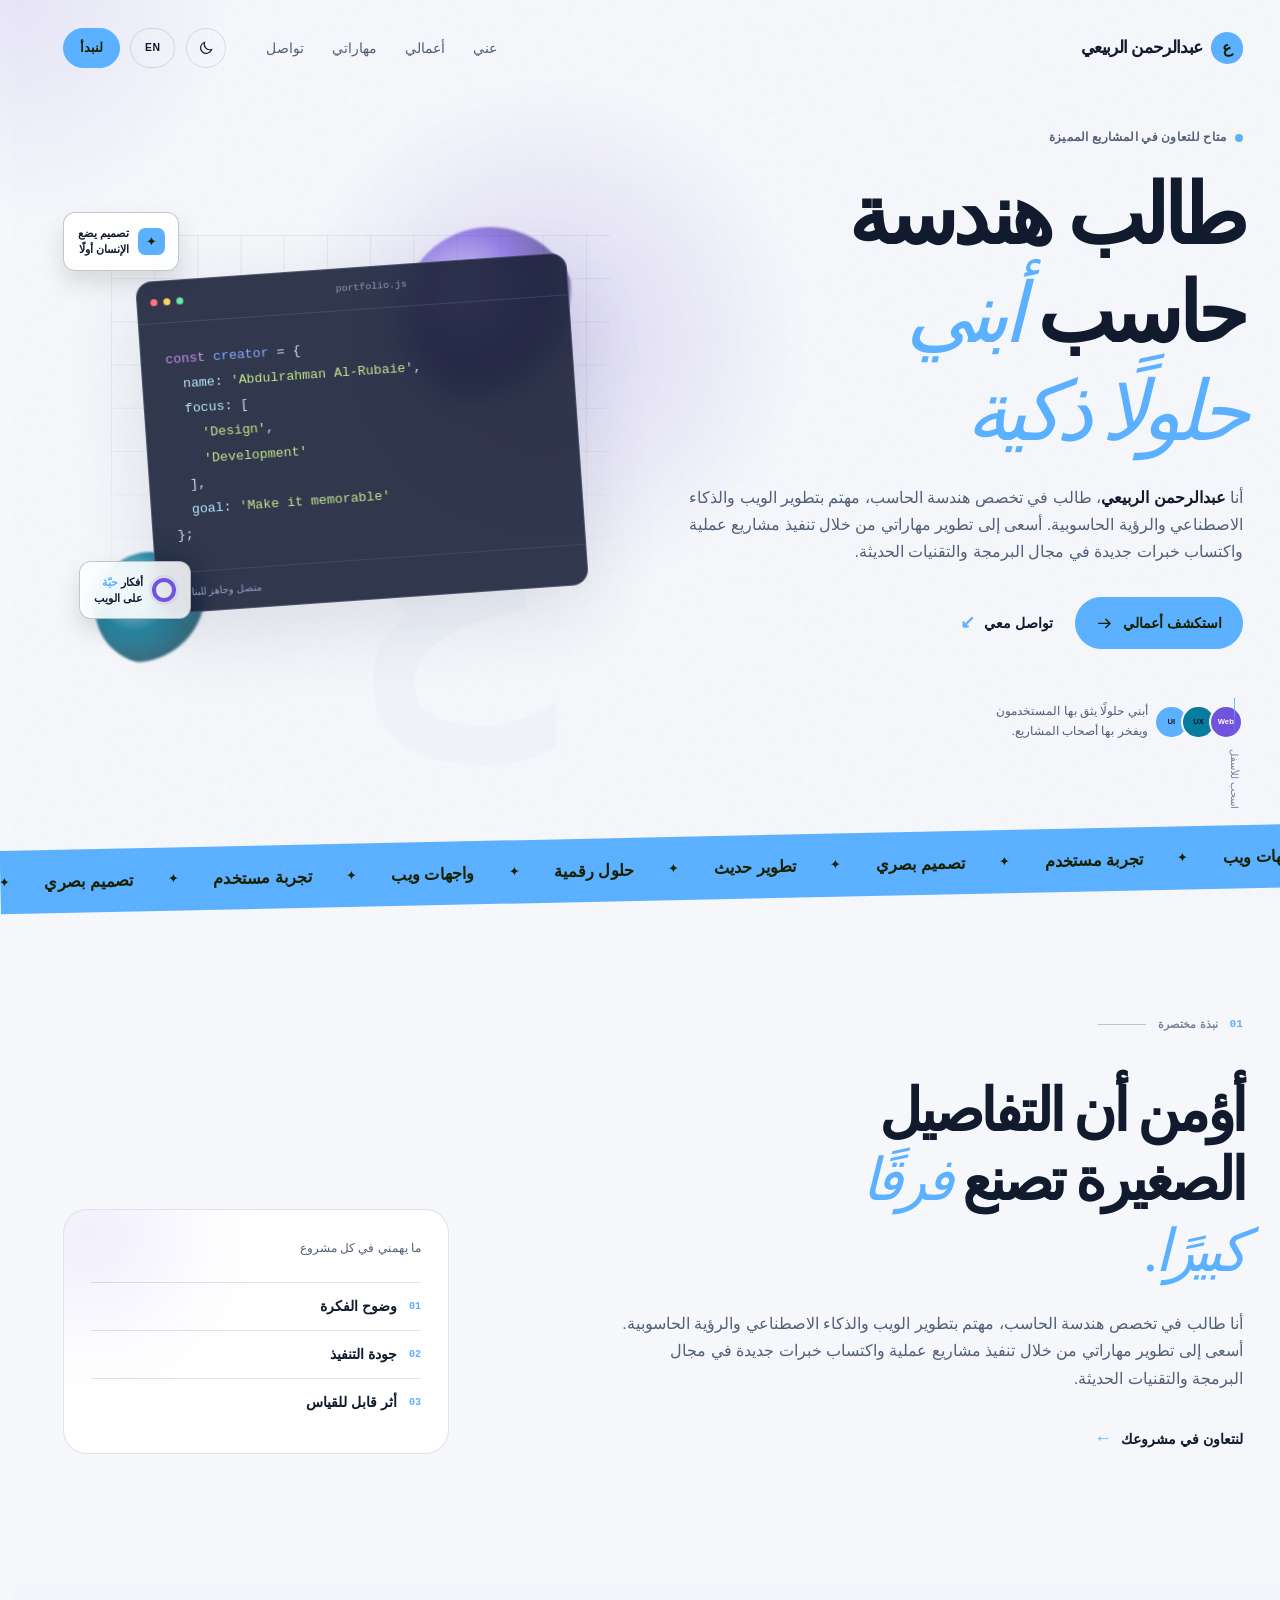
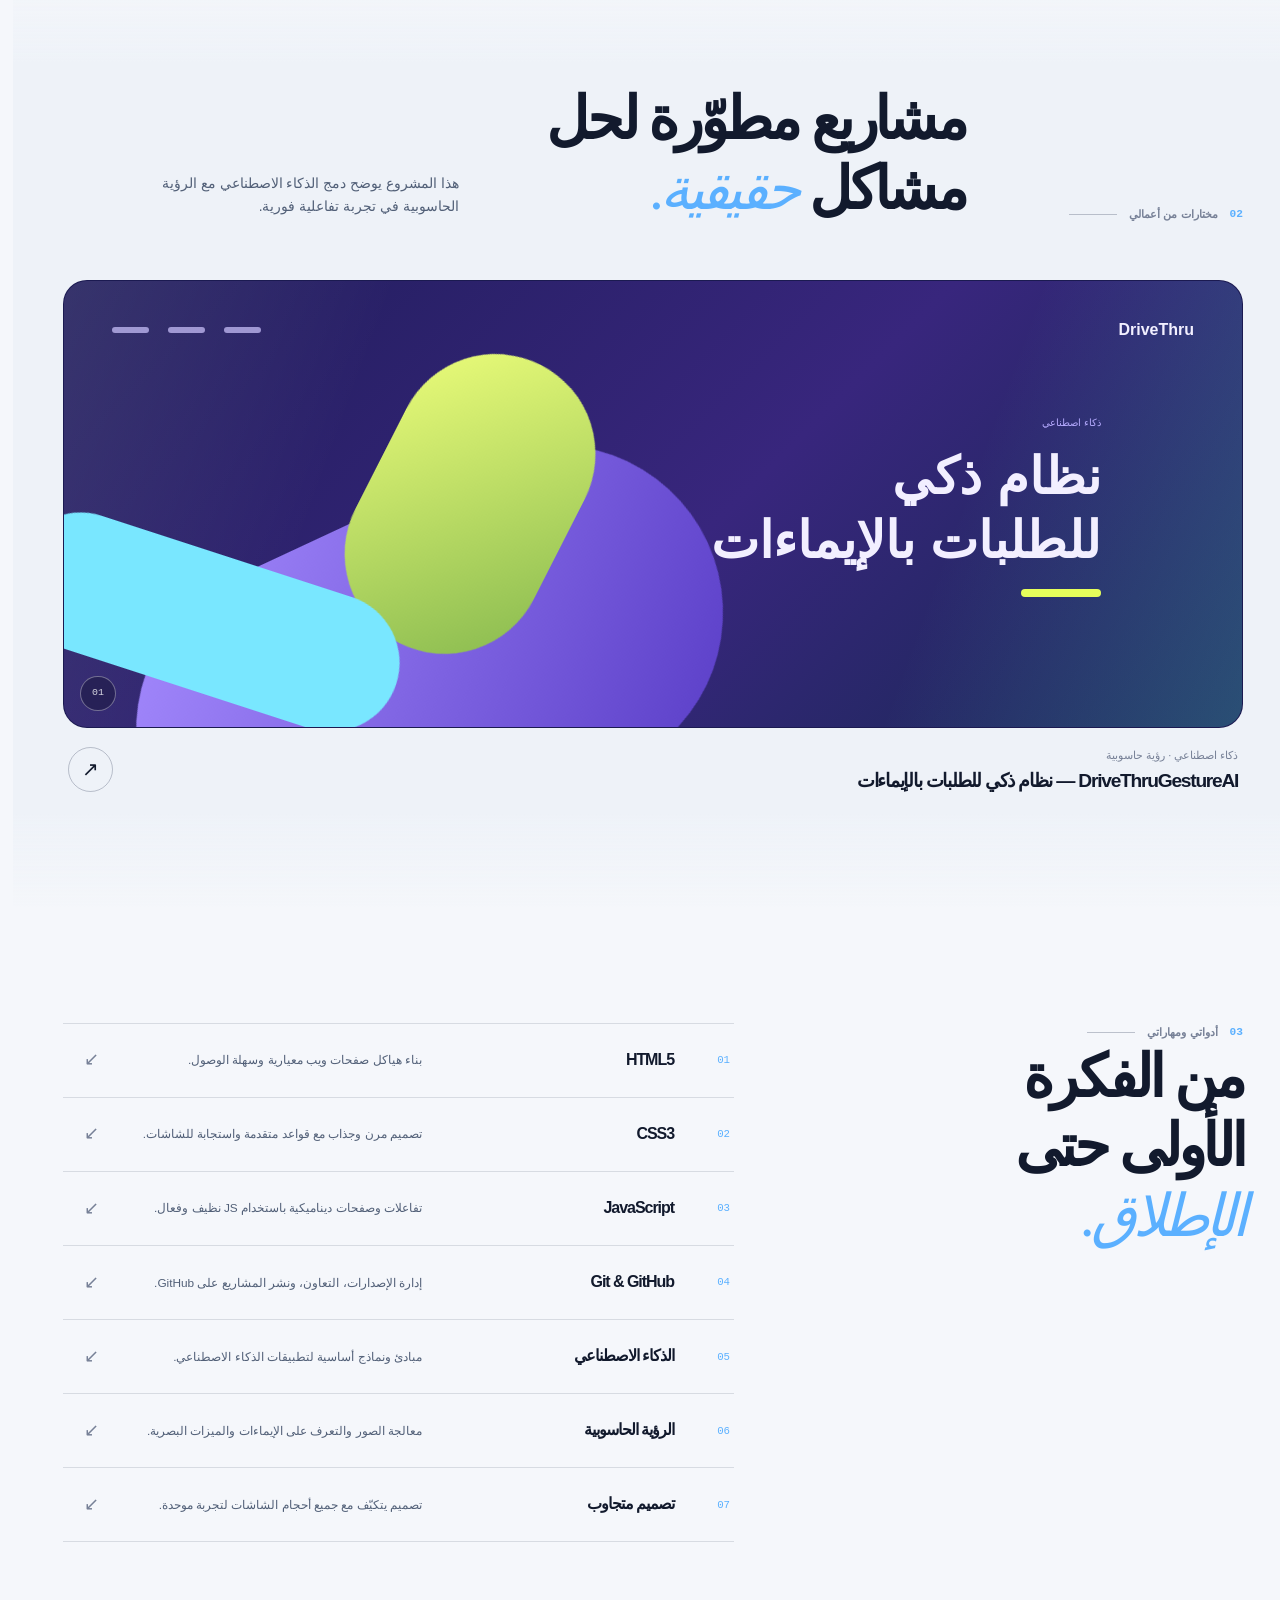
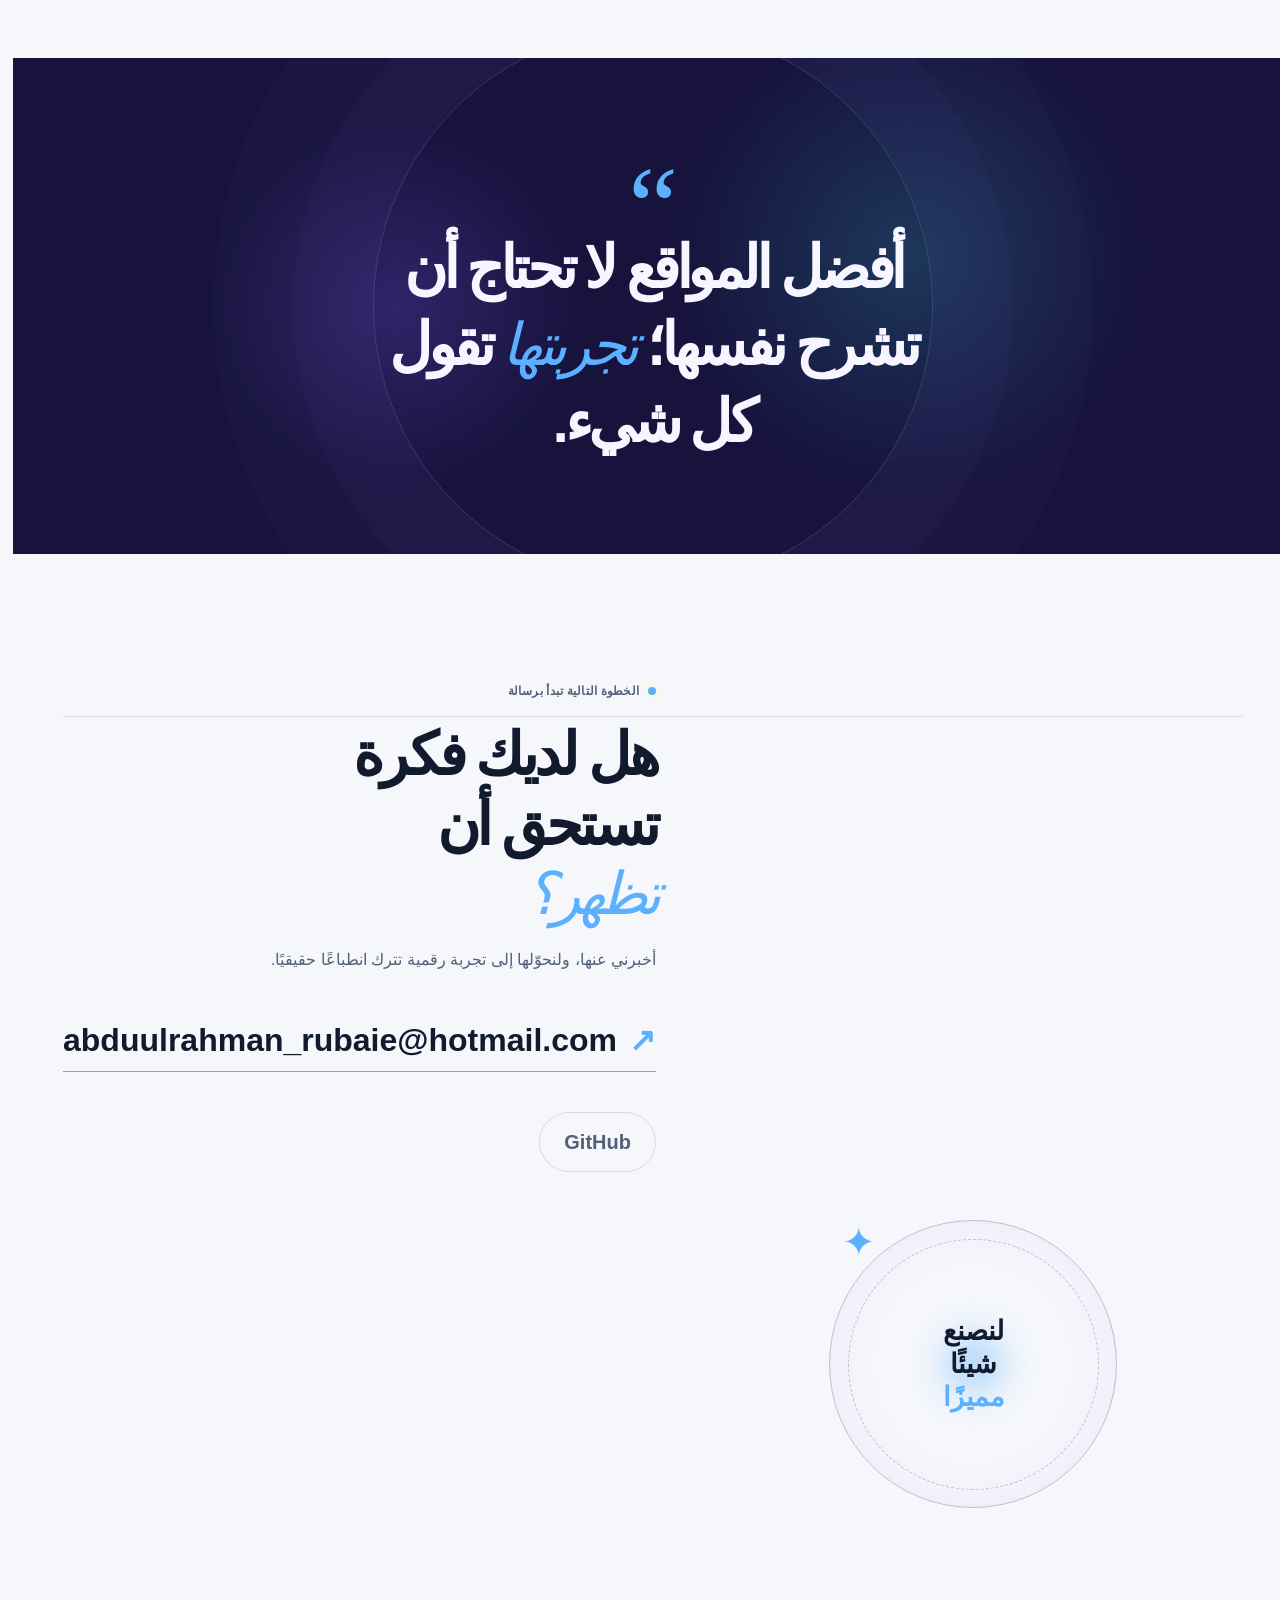
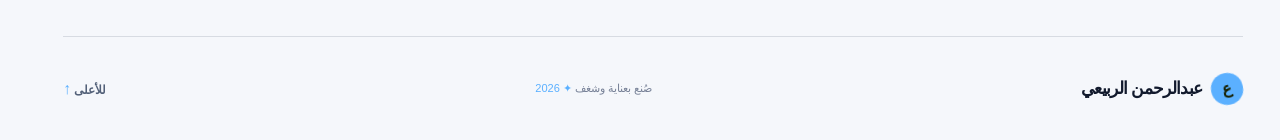
==== projects/portfolio/index.html @ 21cde270 "Reorganize web repository structure" ====
<!doctype html>
<html lang="ar" dir="rtl">
  <head>
    <meta charset="UTF-8" />
    <meta name="viewport" content="width=device-width, initial-scale=1.0" />
    <meta
      name="description"
      content=" عبدالرحمن الربيعي — مطور واجهات ويب يصمم تجارب رقمية واضحة وسريعة."
    />
    <meta name="theme-color" content="#0b1020" />
    <meta property="og:title" content="عبدالرحمن الربيعي  " />
    <meta
      property="og:description"
      content="مطور واجهات ويب يصمم تجارب رقمية واضحة وسريعة."
    />
    <meta property="og:type" content="website" />
    <title>عبدالرحمن الربيعي  </title>
    <link rel="icon" href="assets/favicon.svg" type="image/svg+xml" />
    <link rel="stylesheet" href="css/styles.css" />
    <script src="js/main.js" defer></script>
  </head>

  <body>
    <a class="skip-link" href="#main-content">تخطَّ إلى المحتوى</a>

    <div class="page-noise" aria-hidden="true"></div>
    <div class="cursor-glow" aria-hidden="true"></div>

    <header class="site-header" id="top">
      <nav class="nav shell" aria-label="التنقل الرئيسي">
        <a class="brand" href="#top" aria-label="العودة إلى بداية الصفحة">
          <span class="brand-mark" aria-hidden="true">ع</span>
          <span>عبدالرحمن الربيعي</span> 
        </a>

        <div class="nav-links" id="nav-menu">
          <a href="#about">عني</a>
          <a href="#work">أعمالي</a>
          <a href="#skills">مهاراتي</a>
          <a href="#contact">تواصل</a>
        </div>

        <div class="nav-actions">
          <button class="theme-toggle" type="button" aria-label="تبديل المظهر" title="تبديل المظهر">
            <svg class="sun-icon" viewBox="0 0 24 24" aria-hidden="true">
              <circle cx="12" cy="12" r="3.5"></circle>
              <path d="M12 2v2.1M12 19.9V22M4.93 4.93l1.48 1.48M17.59 17.59l1.48 1.48M2 12h2.1M19.9 12H22M4.93 19.07l1.48-1.48M17.59 6.41l1.48-1.48"></path>
            </svg>
            <svg class="moon-icon" viewBox="0 0 24 24" aria-hidden="true">
              <path d="M20.5 14.2A8.5 8.5 0 0 1 9.8 3.5 8.5 8.5 0 1 0 20.5 14.2Z"></path>
            </svg>
          </button>
          <button class="lang-toggle" type="button" aria-label="تبديل اللغة" title="Switch language">EN</button>
          <a class="button button-small nav-cta" href="#contact">لنبدأ</a>
          <button class="menu-toggle" type="button" aria-expanded="false" aria-controls="nav-menu">
            <span></span><span></span><span></span>
            <span class="sr-only">فتح القائمة</span>
          </button>
        </div>
      </nav>
    </header>

    <main id="main-content">
      <section class="hero shell" aria-labelledby="hero-title">
        <div class="hero-copy" data-reveal>
          <p class="eyebrow"><span class="status-dot"></span> متاح للتعاون في المشاريع المميزة</p>
          <h1 id="hero-title">طالب هندسة حاسب <em>أبني حلولًا ذكية</em></h1>
          <p class="hero-intro">
            أنا <strong>عبدالرحمن الربيعي</strong>، طالب في تخصص هندسة الحاسب، مهتم بتطوير الويب والذكاء الاصطناعي والرؤية الحاسوبية. أسعى لتطوير مهاراتي من خلال مشاريع عملية واكتساب خبرات جديدة.
          </p>
          <div class="hero-actions">
            <a class="button" href="#work">
              استكشف أعمالي
              <svg viewBox="0 0 24 24" aria-hidden="true"><path d="M4 12h15M14 6l6 6-6 6"></path></svg>
            </a>
            <a class="text-link" href="#contact">تواصل معي <span aria-hidden="true">↙</span></a>
          </div>
          <div class="hero-footnote">
            <div class="avatar-stack" aria-hidden="true">
              <span>UI</span><span>UX</span><span>Web</span>
            </div>
            <p>أبني حلولًا يثق بها المستخدمون<br />ويفخر بها أصحاب المشاريع.</p>
          </div>
        </div>

        <div class="hero-art" data-reveal data-delay="150">
          <div class="orb orb-one"></div>
          <div class="orb orb-two"></div>
          <div class="art-grid" aria-hidden="true"></div>
          <div class="code-window">
            <div class="window-bar"><span></span><span></span><span></span><p>portfolio.js</p></div>
            <pre aria-hidden="true"><code><span class="code-key">const</span> <span class="code-variable">creator</span> = {
  <span class="code-property">name</span>: <span class="code-string">'Abdulrahman Al-Rubaie'</span>,
  <span class="code-property">focus</span>: [
    <span class="code-string">'Design'</span>,
    <span class="code-string">'Development'</span>
  ],
  <span class="code-property">goal</span>: <span class="code-string">'Make it memorable'</span>
};</code></pre>
            <div class="code-footer"><span>●</span> متصل وجاهز للبناء</div>
          </div>
          <div class="floating-card card-top"><span class="card-icon">✦</span><p>تصميم يضع<br />الإنسان أولًا</p></div>
          <div class="floating-card card-bottom"><span class="pulse-ring"></span><p>أفكار <strong>حيّة</strong><br />على الويب</p></div>
          <div class="hero-monogram" aria-hidden="true">ع</div>
        </div>

        <a class="scroll-cue" href="#about" aria-label="انتقل إلى قسم عني">
          <span>اسحب للأسفل</span><i></i>
        </a>
      </section>

      <section class="marquee" aria-label="مجالات العمل">
        <div class="marquee-track">
          <span>واجهات ويب</span><i>✦</i><span>تجربة مستخدم</span><i>✦</i><span>تصميم بصري</span><i>✦</i><span>تطوير حديث</span><i>✦</i><span>حلول رقمية</span><i>✦</i>
          <span aria-hidden="true">واجهات ويب</span><i aria-hidden="true">✦</i><span aria-hidden="true">تجربة مستخدم</span><i aria-hidden="true">✦</i><span aria-hidden="true">تصميم بصري</span><i aria-hidden="true">✦</i><span aria-hidden="true">تطوير حديث</span><i aria-hidden="true">✦</i><span aria-hidden="true">حلول رقمية</span><i aria-hidden="true">✦</i>
        </div>
      </section>

      <section class="section about shell" id="about" aria-labelledby="about-title">
        <div class="section-label" data-reveal><span>01</span><p>نبذة مختصرة</p></div>
        <div class="about-layout">
          <div class="about-copy" data-reveal>
            <h2 id="about-title">نبذة عني</h2>
            <p>
              أنا طالب في تخصص هندسة الحاسب، مهتم بتطوير الويب والذكاء الاصطناعي والرؤية الحاسوبية. أسعى إلى تطوير مهاراتي من خلال تنفيذ مشاريع عملية واكتساب خبرات جديدة في مجال البرمجة والتقنيات الحديثة.
            </p>
            <p>
              I am a Computer Engineering student interested in Web Development, Artificial Intelligence, and Computer Vision. I enjoy building practical projects and continuously improving my programming skills.
            </p>
            <a class="inline-link" href="#contact">لنتعاون في مشروعك <span aria-hidden="true">←</span></a>
          </div>
          <aside class="fact-card" data-reveal data-delay="120" aria-label="قيم العمل">
            <p class="fact-card-title">ما يهمني في كل مشروع</p>
            <ul>
              <li><span>01</span> وضوح الفكرة</li>
              <li><span>02</span> جودة التنفيذ</li>
              <li><span>03</span> أثر قابل للقياس</li>
            </ul>
            
          </aside>
        </div>
      </section>

      <section class="section work" id="work" aria-labelledby="work-title">
        <div class="shell">
          <div class="section-heading" data-reveal>
              <div class="section-label"><span>02</span><p>مختارات من أعمالي</p></div>
              <h2 id="work-title">مشاريع مطوّرة لحل مشاكل <em>حقيقية.</em></h2>
              <p>هذا المشروع يوضح دمج الذكاء الاصطناعي مع الرؤية الحاسوبية في تجربة تفاعلية فورية.</p>
          </div>

          <div class="project-grid">
            <article class="project project-featured" data-reveal>
                <div class="project-preview preview-aurora" aria-hidden="true">
                  <div class="aurora-ui">
                    <div class="aurora-nav"><b>DriveThru</b><span></span><span></span><span></span></div>
                    <div class="aurora-copy"><small id="aurora-label">ذكاء اصطناعي</small><b id="aurora-title">نظام ذكي<br />للطلبات بالإيماءات</b><i></i></div>
                    <div class="aurora-shape one"></div><div class="aurora-shape two"></div><div class="aurora-shape three"></div>
                  </div>
                  <span class="project-number">01</span>
                </div>
                <div class="project-info">
                  <div><p class="project-type">ذكاء اصطناعي · رؤية حاسوبية</p><h3>DriveThruGestureAI — نظام ذكي للطلبات بالإيماءات</h3></div>
                  <a class="round-button" href="https://github.com/DevRah0/Ai-and-Robotics/tree/main/DriveThruGestureAI" target="_blank" rel="noopener noreferrer" aria-label="فتح مشروع DriveThruGestureAI على GitHub"><span>↗</span></a>
                </div>
            </article>

            <!-- Only DriveThruGestureAI is shown as the real project -->
          </div>
        </div>
      </section>

      <section class="section skills shell" id="skills" aria-labelledby="skills-title">
        <div class="skills-intro" data-reveal>
          <div class="section-label"><span>03</span><p>أدواتي ومهاراتي</p></div>
          <h2 id="skills-title">من الفكرة الأولى حتى <em>الإطلاق.</em></h2>
          <p>أختار الأدوات التي تجعل النتيجة أوضح، أسرع، وأسهل في التطوير مستقبلًا.</p>
        </div>
        <div class="skill-list" data-reveal data-delay="100">
          <article><span class="skill-index">01</span><h3>HTML5</h3><p>بناء هياكل صفحات ويب معيارية وسهلة الوصول.</p><span class="skill-arrow">↙</span></article>
          <article><span class="skill-index">02</span><h3>CSS3</h3><p>تصميم مرن وجذاب مع قواعد متقدمة واستجابة للشاشات.</p><span class="skill-arrow">↙</span></article>
          <article><span class="skill-index">03</span><h3>JavaScript</h3><p>تفاعلات وصفحات ديناميكية باستخدام JS نظيف وفعال.</p><span class="skill-arrow">↙</span></article>
          <article><span class="skill-index">04</span><h3>Git & GitHub</h3><p>إدارة الإصدارات، التعاون، ونشر المشاريع على GitHub.</p><span class="skill-arrow">↙</span></article>
          <article><span class="skill-index">05</span><h3>الذكاء الاصطناعي</h3><p>مبادئ ونماذج أساسية لتطبيقات الذكاء الاصطناعي.</p><span class="skill-arrow">↙</span></article>
          <article><span class="skill-index">06</span><h3>الرؤية الحاسوبية</h3><p>معالجة الصور والتعرف على الإيماءات والميزات البصرية.</p><span class="skill-arrow">↙</span></article>
          <article><span class="skill-index">07</span><h3>تصميم متجاوب</h3><p>تصميم يتكيّف مع جميع أحجام الشاشات لتجربة موحدة.</p><span class="skill-arrow">↙</span></article>
        </div>
      </section>

      <section class="quote-section">
        <div class="quote-orb" aria-hidden="true"></div>
        <blockquote class="shell" data-reveal>
          <span class="quote-mark">“</span>
          <p>أفضل المواقع لا تحتاج أن تشرح نفسها؛ <em>تجربتها</em> تقول كل شيء.</p>
        </blockquote>
      </section>

      <section class="contact shell" id="contact" aria-labelledby="contact-title">
        <div class="contact-glow" aria-hidden="true"></div>
        <div class="contact-content" data-reveal>
          <p class="eyebrow"><span class="status-dot"></span> الخطوة التالية تبدأ برسالة</p>
          <h2 id="contact-title">هل لديك فكرة تستحق أن <em>تظهر؟</em></h2>
          <p>أخبرني عنها، ولنحوّلها إلى تجربة رقمية تترك انطباعًا حقيقيًا.</p>
          <a class="email-link" href="mailto:abduulrahman_rubaie@hotmail.com">abduulrahman_rubaie@hotmail.com <span>↗</span></a>
          <div class="social-links" aria-label="روابط التواصل الاجتماعي">
            <a href="https://github.com/DevRah0" target="_blank" rel="noopener noreferrer">GitHub</a>
          </div>
        </div>
        <div class="contact-art" data-reveal data-delay="150" aria-hidden="true">
          <div class="contact-circle"><span>لنصنع<br />شيئًا<br /><i>مميزًا</i></span></div>
          <span class="contact-star">✦</span>
        </div>
      </section>
    </main>

    <footer class="site-footer shell">
    <a class="brand" href="#top" aria-label="العودة إلى بداية الصفحة"><span class="brand-mark" aria-hidden="true">ع</span><span>عبدالرحمن الربيعي<span class="brand-dot">.</span></span></a>
      <p>صُنع بعناية وشغف <span aria-hidden="true">✦</span> <span id="year"></span></p>
      <a class="footer-top" href="#top">للأعلى <span aria-hidden="true">↑</span></a>
    </footer>

    <button class="back-to-top" type="button" aria-label="العودة إلى أعلى الصفحة"><span>↑</span></button>

    <dialog class="project-dialog" aria-labelledby="dialog-title">
      <button class="dialog-close" type="button" aria-label="إغلاق نافذة المشروع">×</button>
      <p class="eyebrow">نموذج مشروع</p>
      <h2 id="dialog-title">مشروع</h2>
      <p>
        هذه بطاقة عرض تجريبية. استبدلها لاحقًا برابط المشروع وصوره ووصف مختصر للدور الذي قمت به والنتائج التي حققها المشروع.
      </p>
      <button class="button dialog-close-text" type="button">حسنًا</button>
    </dialog>
  </body>
</html>
---- projects/portfolio/css/styles.css ----
/*
  Portfolio — static, responsive, GitHub Pages friendly.
  Edit colors and spacing through the variables below.
*/
:root {
  --ink: #edf0f8;
  --muted: #9ba5ba;
  --faint: #68728a;
  --bg: #0b1020;
  --surface: #131a2d;
  --surface-soft: #171f34;
  --line: rgba(215, 225, 255, 0.14);
  --line-bright: rgba(215, 225, 255, 0.24);
  --accent: #5bb0ff;
  --accent-dark: #202800;
  --purple: #a68cff;
  --cyan: #78e7ff;
  --shadow: 0 24px 80px rgba(0, 0, 0, 0.28);
  --radius: 1.5rem;
  --shell: min(1180px, calc(100% - 3rem));
}

:root[data-theme="light"] {
  --ink: #121a2d;
  --muted: #526078;
  --faint: #778197;
  --bg: #f5f7fb;
  --surface: #ffffff;
  --surface-soft: #eef2f8;
  --line: rgba(22, 35, 65, 0.13);
  --line-bright: rgba(22, 35, 65, 0.25);
  --accent: #5bb0ff;
  --accent-dark: #172000;
  --purple: #7154dd;
  --cyan: #087c9e;
  --shadow: 0 24px 75px rgba(32, 47, 83, 0.12);
}

* { box-sizing: border-box; }
html { scroll-behavior: smooth; }
body {
  margin: 0;
  overflow-x: hidden;
  color: var(--ink);
  background: var(--bg);
  font-family: Tahoma, "Segoe UI", Arial, sans-serif;
  line-height: 1.7;
  text-rendering: optimizeLegibility;
}
body.menu-open { overflow: hidden; }
button, a { -webkit-tap-highlight-color: transparent; }
a { color: inherit; text-decoration: none; }
button { color: inherit; font: inherit; }
button, a { outline-offset: 4px; }
button:focus-visible, a:focus-visible { outline: 2px solid var(--accent); }
::selection { color: var(--accent-dark); background: var(--accent); }

.shell { width: var(--shell); margin-inline: auto; }
.sr-only { position: absolute; width: 1px; height: 1px; overflow: hidden; clip: rect(0, 0, 0, 0); white-space: nowrap; }
.skip-link { position: fixed; z-index: 100; top: 1rem; right: 1rem; transform: translateY(-200%); padding: .65rem 1rem; color: var(--accent-dark); background: var(--accent); border-radius: .5rem; transition: transform .2s; }
.skip-link:focus { transform: translateY(0); }
.page-noise { position: fixed; inset: 0; z-index: -1; opacity: .035; pointer-events: none; background-image: url("data:image/svg+xml,%3Csvg viewBox='0 0 160 160' xmlns='http://www.w3.org/2000/svg'%3E%3Cfilter id='n'%3E%3CfeTurbulence type='fractalNoise' baseFrequency='.9' numOctaves='4' stitchTiles='stitch'/%3E%3C/filter%3E%3Crect width='100%25' height='100%25' filter='url(%23n)' opacity='.8'/%3E%3C/svg%3E"); }
.cursor-glow { position: fixed; z-index: -1; top: 0; left: 0; width: 28rem; height: 28rem; border-radius: 50%; pointer-events: none; opacity: .11; background: radial-gradient(circle, var(--purple) 0%, transparent 68%); transform: translate(-50%, -50%); transition: opacity .3s; }

.site-header { position: absolute; z-index: 20; top: 0; right: 0; left: 0; }
.nav { height: 6rem; display: flex; align-items: center; justify-content: space-between; gap: 1rem; }
.brand { display: inline-flex; align-items: center; gap: .55rem; font-size: 1.08rem; font-weight: 800; letter-spacing: -.04em; }
.brand-mark { display: grid; width: 2rem; height: 2rem; place-items: center; color: var(--accent-dark); background: var(--accent); border-radius: 50% 50% 48% 52%; font-size: 1rem; font-weight: 900; transform: rotate(-12deg); }
.brand-dot { color: var(--accent); }
.nav-links { display: flex; align-items: center; gap: 1.75rem; margin-right: auto; margin-left: 1.5rem; }
.nav-links a { position: relative; color: var(--muted); font-size: .9rem; transition: color .25s; }
.nav-links a::after { position: absolute; right: 0; bottom: -.45rem; left: 0; height: 1px; background: var(--accent); content: ""; transform: scaleX(0); transform-origin: right; transition: transform .25s; }
.nav-links a:hover, .nav-links a.active { color: var(--ink); }
.nav-links a:hover::after, .nav-links a.active::after { transform: scaleX(1); }
.nav-actions { display: flex; align-items: center; gap: .65rem; }
.theme-toggle, .lang-toggle, .menu-toggle { display: grid; width: 2.5rem; height: 2.5rem; padding: 0; place-items: center; cursor: pointer; color: var(--ink); background: transparent; border: 1px solid var(--line); border-radius: 50%; transition: color .25s, background .25s, border-color .25s; }
.theme-toggle:hover { color: var(--accent-dark); background: var(--accent); border-color: var(--accent); }
.theme-toggle svg { width: 1rem; height: 1rem; fill: none; stroke: currentColor; stroke-width: 1.7; stroke-linecap: round; }
.lang-toggle { min-width: 2.8rem; width: auto; padding: 0 .55rem; border-radius: 999px; font-size: .65rem; font-weight: 900; letter-spacing: .06em; }
.lang-toggle:hover { color: var(--accent-dark); background: var(--accent); border-color: var(--accent); }
.moon-icon { display: none; }
:root[data-theme="light"] .sun-icon { display: none; }
:root[data-theme="light"] .moon-icon { display: block; }
.menu-toggle { display: none; border-radius: .55rem; }
.menu-toggle span:not(.sr-only) { display: block; width: 1.15rem; height: 1.5px; margin: 2px; background: currentColor; transition: transform .25s, opacity .25s; }
.button { display: inline-flex; min-height: 3.25rem; align-items: center; justify-content: center; gap: .65rem; padding: .8rem 1.25rem; cursor: pointer; color: var(--accent-dark); background: var(--accent); border: 1px solid var(--accent); border-radius: 999px; font-size: .9rem; font-weight: 800; transition: transform .25s, box-shadow .25s, background .25s; }
.button:hover { box-shadow: 0 10px 30px rgba(230, 255, 91, .19); transform: translateY(-3px); }
.button svg { width: 1.05rem; fill: none; stroke: currentColor; stroke-width: 2; stroke-linecap: round; stroke-linejoin: round; }
.button-small { min-height: 2.5rem; padding: .5rem 1rem; font-size: .8rem; }

.hero { position: relative; display: grid; min-height: clamp(36rem, 92svh, 53rem); grid-template-columns: 1.02fr .98fr; align-items: center; gap: clamp(1.75rem, 5vw, 4rem); padding-top: clamp(6.5rem, 10vw, 8.5rem); padding-bottom: clamp(3.5rem, 8vw, 6rem); }
.hero::before { position: absolute; top: 4.2rem; left: 18%; z-index: -1; width: 34rem; height: 34rem; border-radius: 50%; background: radial-gradient(circle, rgba(115, 86, 214, .2), transparent 66%); content: ""; filter: blur(10px); }
.eyebrow { display: flex; align-items: center; gap: .55rem; margin: 0 0 1.2rem; color: var(--muted); font-size: .72rem; font-weight: 700; letter-spacing: .02em; }
.status-dot { display: inline-block; width: .5rem; height: .5rem; border-radius: 50%; background: var(--accent); box-shadow: 0 0 0 .22rem rgba(230, 255, 91, .12); }
h1, h2, h3, p { margin-top: 0; }
h1, h2, h3 { line-height: 1.18; letter-spacing: -.065em; }
h1 { max-width: 9ch; margin-bottom: 1.4rem; font-size: clamp(3rem, 6.5vw, 6.1rem); font-weight: 800; }
h1 em, h2 em, blockquote em { color: var(--accent); font-family: Georgia, "Times New Roman", serif; font-weight: 400; letter-spacing: -.08em; }
.hero-intro { max-width: 35rem; margin-bottom: 2rem; color: var(--muted); font-size: 1rem; }
.hero-intro strong { color: var(--ink); }
.hero-actions { display: flex; flex-wrap: wrap; align-items: center; gap: 1.35rem; }
.text-link, .inline-link { display: inline-flex; align-items: center; gap: .55rem; color: var(--ink); font-size: .9rem; font-weight: 700; }
.text-link span, .inline-link span { color: var(--accent); font-size: 1.1rem; transition: transform .25s; }
.text-link:hover span, .inline-link:hover span { transform: translate(-.25rem, .25rem); }
.hero-footnote { display: flex; align-items: center; gap: .85rem; margin-top: 3.3rem; color: var(--muted); font-size: .75rem; line-height: 1.65; }
.hero-footnote p { margin: 0; }
.avatar-stack { display: flex; direction: ltr; }
.avatar-stack span { display: grid; width: 2.15rem; height: 2.15rem; margin-left: -.45rem; place-items: center; border: 2px solid var(--bg); border-radius: 50%; color: #15172a; background: var(--accent); font-size: .48rem; font-weight: 900; }
.avatar-stack span:nth-child(2) { background: var(--cyan); }
.avatar-stack span:nth-child(3) { color: white; background: var(--purple); }

.hero-art { position: relative; min-height: clamp(22rem, 46vw, 31rem); }
.art-grid { position: absolute; inset: 3rem 0 0 3rem; background-image: linear-gradient(var(--line) 1px, transparent 1px), linear-gradient(90deg, var(--line) 1px, transparent 1px); background-size: 2.7rem 2.7rem; -webkit-mask-image: linear-gradient(to bottom, black 30%, transparent 90%); mask-image: linear-gradient(to bottom, black 30%, transparent 90%); opacity: .5; }
.orb { position: absolute; border-radius: 50%; filter: blur(1px); }
.orb-one { top: 2.5rem; right: 2rem; width: 11rem; height: 11rem; opacity: .7; background: radial-gradient(circle at 35% 35%, #d5c7ff, var(--purple) 36%, #433275 65%, transparent 67%); }
.orb-two { bottom: 1.2rem; left: 2rem; width: 7rem; height: 7rem; opacity: .85; background: radial-gradient(circle at 35% 35%, #cefbff, var(--cyan) 38%, #16566a 68%, transparent 70%); }
.code-window { position: absolute; z-index: 2; top: 5rem; right: 2rem; width: min(100%, 27rem); overflow: hidden; direction: ltr; color: #cbd7f5; background: rgba(18, 25, 45, .84); border: 1px solid rgba(205, 216, 255, .2); border-radius: 1rem; box-shadow: var(--shadow); backdrop-filter: blur(15px); transform: rotate(-4deg); }
:root[data-theme="light"] .code-window { color: #d6def7; background: rgba(25, 32, 56, .89); }
.window-bar { display: flex; align-items: center; gap: .35rem; height: 2.6rem; padding: 0 .8rem; border-bottom: 1px solid rgba(205, 216, 255, .13); }
.window-bar span { width: .46rem; height: .46rem; border-radius: 50%; background: #ff757b; }
.window-bar span:nth-child(2) { background: #ffd166; }.window-bar span:nth-child(3) { background: #6ce6a4; }
.window-bar p { margin: 0 auto; color: #8f9abc; font-family: ui-monospace, SFMono-Regular, Consolas, monospace; font-size: .62rem; }
.code-window pre { margin: 0; padding: 1.5rem; overflow: hidden; text-align: left; font-family: ui-monospace, SFMono-Regular, Consolas, monospace; font-size: clamp(.68rem, 1.4vw, .83rem); line-height: 1.9; }
.code-key { color: #c792ea; }.code-variable { color: #82aaff; }.code-property { color: #b6e9ff; }.code-string { color: #c3e88d; }
.code-footer { display: flex; align-items: center; gap: .4rem; padding: .65rem 1rem; color: #91a0c8; border-top: 1px solid rgba(205, 216, 255, .1); font-size: .64rem; }.code-footer span { color: #78e7a7; }
.hero-monogram { position: absolute; z-index: 1; bottom: 0; right: 4rem; color: var(--surface-soft); font-family: Georgia, serif; font-size: 20rem; font-weight: bold; line-height: .65; opacity: .8; }
.floating-card { position: absolute; z-index: 3; display: flex; align-items: center; gap: .6rem; padding: .75rem .85rem; color: var(--ink); background: color-mix(in srgb, var(--surface) 86%, transparent); border: 1px solid var(--line-bright); border-radius: .75rem; box-shadow: 0 12px 25px rgba(0, 0, 0, .12); backdrop-filter: blur(12px); }
.floating-card p { margin: 0; font-size: .67rem; font-weight: 700; line-height: 1.5; }.card-top { top: 1.6rem; left: 0; }.card-bottom { bottom: 4rem; left: 1rem; }.card-icon { display: grid; width: 1.65rem; height: 1.65rem; place-items: center; color: var(--accent-dark); background: var(--accent); border-radius: .45rem; font-size: .8rem; }.pulse-ring { width: 1.5rem; height: 1.5rem; border: 4px solid var(--purple); border-radius: 50%; box-shadow: 0 0 0 3px rgba(166, 140, 255, .18); }.floating-card strong { color: var(--accent); }
.scroll-cue { position: absolute; bottom: 1.8rem; right: 0; display: flex; align-items: center; gap: .6rem; color: var(--faint); font-size: .65rem; writing-mode: vertical-rl; }.scroll-cue i { display: block; width: 1px; height: 2.6rem; background: linear-gradient(var(--accent), transparent); }

body.lang-en .nav-links { margin-right: 1.5rem; margin-left: auto; }
body.lang-en .nav-links a::after { transform-origin: left; }
body.lang-en .marquee-track { direction: ltr; }
body.lang-en .scroll-cue { right: auto; left: 0; writing-mode: vertical-lr; }

.marquee { overflow: hidden; padding: 1.1rem 0; color: var(--accent-dark); background: var(--accent); transform: rotate(-1.2deg) scale(1.02); }
.marquee-track { display: flex; width: max-content; align-items: center; gap: 2.1rem; direction: rtl; white-space: nowrap; animation: marquee 25s linear infinite; }.marquee span { font-size: 1rem; font-weight: 800; }.marquee i { font-style: normal; font-size: .8rem; }

.section { padding: clamp(5rem, 9vw, 8.5rem) 0; }
.section-label { display: flex; align-items: center; gap: .75rem; color: var(--faint); font-size: .7rem; font-weight: 700; }.section-label span { color: var(--accent); font-family: ui-monospace, Consolas, monospace; }.section-label p { margin: 0; }.section-label::after { width: 3rem; height: 1px; background: var(--line-bright); content: ""; }
.about-layout { display: grid; grid-template-columns: 1.12fr .65fr; gap: 8rem; align-items: end; padding-top: 2.6rem; }.about-copy h2, .section-heading h2, .skills-intro h2, .contact h2 { max-width: 13ch; margin-bottom: 1.5rem; font-size: clamp(2.15rem, 4.6vw, 4rem); font-weight: 800; }.about-copy > p { max-width: 39rem; color: var(--muted); font-size: 1rem; }.about-copy .inline-link { margin-top: 1rem; }
.fact-card { position: relative; overflow: hidden; padding: 1.7rem; background: var(--surface); border: 1px solid var(--line); border-radius: var(--radius); }.fact-card::before { position: absolute; top: -3rem; left: -3rem; width: 9rem; height: 9rem; border-radius: 50%; background: var(--purple); content: ""; filter: blur(60px); opacity: .16; }.fact-card-title { position: relative; margin-bottom: 1.5rem; color: var(--muted); font-size: .75rem; }.fact-card ul { position: relative; padding: 0; margin: 0; list-style: none; }.fact-card li { display: flex; gap: .75rem; align-items: center; padding: .7rem 0; border-top: 1px solid var(--line); font-size: .9rem; font-weight: 700; }.fact-card li span { color: var(--accent); font-family: ui-monospace, Consolas, monospace; font-size: .63rem; }.fact-card-signature { margin-top: 1.15rem; color: var(--accent); font-family: Georgia, serif; font-size: 3rem; line-height: 1; text-align: left; }

.work { background: linear-gradient(180deg, transparent, var(--surface-soft) 10%, var(--surface-soft) 90%, transparent); }.section-heading { display: grid; grid-template-columns: .62fr 1.2fr 1fr; gap: 2rem; align-items: end; margin-bottom: 3.5rem; }.section-heading h2 { margin: 0; }.section-heading > p { max-width: 20rem; margin: 0 0 .35rem; color: var(--muted); font-size: .86rem; }
.project-grid { display: grid; grid-template-columns: repeat(2, 1fr); gap: 3.7rem 1.3rem; }.project-featured { grid-column: 1 / -1; }.project-preview { position: relative; overflow: hidden; height: 22rem; border: 1px solid var(--line); border-radius: var(--radius); }.project-featured .project-preview { height: min(40vw, 28rem); min-height: 22rem; }.project-info { display: flex; align-items: center; justify-content: space-between; gap: 1rem; padding: 1.15rem .3rem 0; }.project-type { margin: 0 0 .3rem; color: var(--faint); font-size: .68rem; }.project-info h3 { margin: 0; font-size: 1.2rem; font-weight: 800; }.round-button { display: grid; flex: 0 0 auto; width: 2.85rem; height: 2.85rem; padding: 0; place-items: center; cursor: pointer; color: var(--ink); background: transparent; border: 1px solid var(--line-bright); border-radius: 50%; transition: background .25s, color .25s, transform .25s; }.round-button span { direction: ltr; font-size: 1.25rem; }.round-button:hover { color: var(--accent-dark); background: var(--accent); border-color: var(--accent); transform: rotate(45deg); }.project-number { position: absolute; z-index: 3; bottom: 1rem; left: 1rem; display: grid; width: 2.2rem; height: 2.2rem; place-items: center; color: rgba(255,255,255,.82); background: rgba(8, 12, 26, .3); border: 1px solid rgba(255,255,255,.35); border-radius: 50%; backdrop-filter: blur(7px); font-family: ui-monospace, Consolas, monospace; font-size: .62rem; }

.preview-aurora { background: #1d1954; }.aurora-ui { position: absolute; inset: 0; overflow: hidden; padding: 2.2rem 3rem; color: #f2efff; background: linear-gradient(135deg, #201d5b, #38267d 55%, #162952); }.aurora-ui::before { position: absolute; inset: 0; background: linear-gradient(110deg, rgba(255,255,255,.1), transparent 25%, transparent 73%, rgba(120,231,255,.2)); content: ""; }.aurora-nav { position: relative; z-index: 2; display: flex; align-items: center; gap: 1.2rem; direction: rtl; }.aurora-nav b { margin-left: auto; font-size: 1rem; }.aurora-nav span { width: 2.3rem; height: .35rem; opacity: .7; background: #cfc7ff; border-radius: 10px; }.aurora-copy { position: absolute; z-index: 2; top: 30%; right: 12%; }.aurora-copy small { display: block; margin-bottom: .8rem; color: #b6abff; font-size: .62rem; }.aurora-copy b { font-size: clamp(1.8rem, 4vw, 3.4rem); line-height: 1.25; }.aurora-copy i { display: block; width: 5rem; height: .5rem; margin-top: 1rem; border-radius: 10px; background: #e6ff5b; }.aurora-shape { position: absolute; border-radius: 999px; filter: blur(.2px); }.aurora-shape.one { bottom: -25%; left: 5%; width: 52%; height: 75%; background: linear-gradient(135deg, #a68cff, #573bc5); transform: rotate(-25deg); }.aurora-shape.two { top: 15%; left: 26%; width: 17%; height: 70%; background: linear-gradient(135deg, #efff7b, #85b84e); transform: rotate(27deg); }.aurora-shape.three { bottom: 8%; left: -5%; width: 34%; height: 31%; background: #79e7ff; transform: rotate(18deg); }
.preview-nawa { background: #dae3d8; }.nawa-ui { position: absolute; inset: 1.3rem; display: grid; grid-template-columns: 4.1rem 1fr; overflow: hidden; direction: ltr; background: #f8fbf6; border-radius: .8rem; box-shadow: 0 12px 35px rgba(36, 75, 44, .18); }.nawa-sidebar { display: flex; flex-direction: column; align-items: center; gap: 1rem; padding-top: 1.25rem; color: #234e36; background: #d4e7cf; }.nawa-sidebar b { margin-bottom: .9rem; font-size: .66rem; }.nawa-sidebar span { width: 1.3rem; height: 1.3rem; background: #aacba3; border-radius: .35rem; }.nawa-sidebar .active { background: #39714c; }.nawa-dashboard { padding: 1.5rem; color: #244231; }.nawa-dashboard p { margin: 0 0 1.1rem; font-size: clamp(.7rem, 1.6vw, 1rem); font-weight: 800; }.nawa-dashboard p span { color: #e3aa32; }.chart { position: relative; height: 55%; padding-top: 1.1rem; overflow: hidden; border-bottom: 1px solid #dce8dc; background: repeating-linear-gradient(to bottom, transparent 0 25%, #e5eee4 25.5% 26%); }.chart i { display: inline-block; width: 2.3rem; height: .25rem; margin: 0 .25rem; background: #cbdcca; border-radius: 3px; }.chart i:first-child { width: 3.3rem; background: #39714c; }.chart svg { position: absolute; right: 0; bottom: 0; left: 0; width: 100%; height: 65%; overflow: visible; fill: none; stroke: #447958; stroke-width: 4; }.mini-cards { display: flex; gap: .75rem; padding-top: 1rem; }.mini-cards i { display: block; width: 35%; height: 1.8rem; background: #e0edde; border-radius: .35rem; }.mini-cards i:last-child { width: 22%; background: #fbecbf; }
.preview-wasl { background: #f7d8c3; }.wasl-ui { position: absolute; inset: 1.4rem 2rem 0; overflow: hidden; color: #263047; background: #fff7ee; border-radius: 1rem 1rem 0 0; box-shadow: 0 10px 30px rgba(137, 72, 44, .17); }.wasl-top { display: flex; align-items: center; justify-content: space-between; padding: 1.1rem 1.3rem; border-bottom: 1px solid #f0ded0; font-size: .7rem; }.wasl-top b { color: #ee704e; font-size: .95rem; }.wasl-top span { color: #9b7e70; }.wasl-main { position: relative; padding: 1.5rem 1.4rem; }.delivery-bike { position: absolute; top: 1rem; left: 1rem; color: #ee704e; font-size: 4.4rem; font-weight: bold; transform: rotate(-20deg); }.wasl-main h4 { max-width: 8ch; margin: .5rem 0 1.8rem; font-size: clamp(1rem, 2.2vw, 1.45rem); line-height: 1.45; }.route { position: relative; height: 2.4rem; margin-bottom: .3rem; border-bottom: 2px dashed #e9c2ad; }.route i, .route b { position: absolute; bottom: -.33rem; display: block; width: .65rem; height: .65rem; border-radius: 50%; }.route i { right: 0; background: #ee704e; }.route b { left: 5%; background: #434b67; }.route span { position: absolute; bottom: -.8rem; right: 43%; width: 1.4rem; height: 1.4rem; background: #f6c84f; border: 3px solid #fff7ee; border-radius: 50%; }.wasl-main p { color: #9b7e70; font-size: .63rem; }

.skills { display: grid; grid-template-columns: .78fr 1.22fr; gap: 5rem; }.skills-intro h2 { max-width: 10ch; }.skills-intro > p { max-width: 22rem; color: var(--muted); font-size: .9rem; }.skill-list { border-top: 1px solid var(--line); }.skill-list article { position: relative; display: grid; grid-template-columns: 2.5rem 1fr 1.3fr 2rem; gap: 1rem; align-items: center; padding: 1.35rem .25rem; border-bottom: 1px solid var(--line); transition: padding .25s, background .25s; }.skill-list article:hover { padding-inline: .8rem; background: var(--surface); }.skill-index { color: var(--accent); font-family: ui-monospace, Consolas, monospace; font-size: .67rem; }.skill-list h3 { margin: 0; font-size: 1rem; }.skill-list p { margin: 0; color: var(--muted); font-size: .74rem; }.skill-arrow { color: var(--faint); font-size: 1.1rem; transition: color .25s, transform .25s; }.skill-list article:hover .skill-arrow { color: var(--accent); transform: translate(-.25rem, .25rem); }
.quote-section { position: relative; display: grid; min-height: clamp(18rem, 48vw, 31rem); place-items: center; overflow: hidden; background: #17133d; }.quote-section::after { position: absolute; inset: 0; content: ""; opacity: .35; background: radial-gradient(circle at 30% 50%, #5f45ba, transparent 20%), radial-gradient(circle at 70% 40%, #297b90, transparent 25%); }.quote-orb { position: absolute; width: min(46vw, 35rem); aspect-ratio: 1; border: 1px solid rgba(227, 219, 255, .18); border-radius: 50%; box-shadow: 0 0 0 5rem rgba(166,140,255,.03), 0 0 0 10rem rgba(166,140,255,.02); }.quote-section blockquote { position: relative; z-index: 1; margin: 0; text-align: center; }.quote-mark { display: block; height: 5rem; color: var(--accent); font-family: Georgia, serif; font-size: 7rem; line-height: 1; }.quote-section p { max-width: 18ch; margin: 0 auto; color: #f7f5ff; font-size: clamp(2rem, 4.6vw, 4.1rem); font-weight: 800; line-height: 1.3; letter-spacing: -.075em; }.quote-section em { color: var(--accent); }

.contact { position: relative; display: grid; grid-template-columns: 1.15fr .65fr; gap: clamp(1.5rem, 4vw, 3rem); align-items: center; min-height: clamp(25rem, 56vw, 42rem); overflow: hidden; padding-top: clamp(5.5rem, 10vw, 8rem); padding-bottom: clamp(5rem, 10vw, 8rem); }.contact::before { position: absolute; top: 15%; right: 0; left: 0; height: 1px; background: var(--line); content: ""; }.contact-content { position: relative; z-index: 1; }.contact h2 { max-width: 11ch; margin-bottom: 1rem; }.contact-content > p:not(.eyebrow) { max-width: 31rem; color: var(--muted); }.email-link { display: inline-flex; align-items: center; gap: .75rem; margin-top: 1.5rem; padding-bottom: .25rem; border-bottom: 1px solid var(--accent); font-size: clamp(1.25rem, 2.5vw, 2rem); font-weight: 800; direction: ltr; }.email-link span { color: var(--accent); transition: transform .25s; }.email-link:hover span { transform: translate(-.3rem, -.3rem); }.social-links { display: flex; flex-wrap: wrap; gap: 1.2rem; margin-top: 2.5rem; }.social-links a {
    display: inline-flex;
    align-items: center;
    justify-content: center;
    color: var(--muted);
    font-size: 1.25rem;
    font-weight: 700;
    padding: 12px 24px;
    border: 1px solid var(--line);
    border-radius: 999px;
    transition: color .2s, background .2s, transform .2s;
}

.social-links a:hover { color: var(--accent); }.contact-art { position: relative; justify-self: center; width: min(18rem, 100%); aspect-ratio: 1; }.contact-circle { position: absolute; inset: 0; display: grid; place-items: center; border: 1px solid var(--line-bright); border-radius: 50%; box-shadow: inset 0 0 3rem rgba(166, 140, 255, .12); }.contact-circle::before, .contact-circle::after { position: absolute; border-radius: 50%; content: ""; }.contact-circle::before { inset: 1.1rem; border: 1px dashed var(--line-bright); }.contact-circle::after { width: 3.5rem; height: 3.5rem; background: var(--accent); filter: blur(18px); opacity: .5; }.contact-circle span { position: relative; z-index: 1; color: var(--ink); font-family: Georgia, "Times New Roman", serif; font-size: 1.7rem; font-weight: bold; line-height: 1.2; text-align: center; }.contact-circle i { color: var(--accent); font-style: normal; }.contact-star { position: absolute; top: -.8rem; left: .8rem; color: var(--accent); font-size: 2.5rem; animation: spin 12s linear infinite; }
.site-footer { display: flex; align-items: center; justify-content: space-between; gap: 1rem; min-height: 6.5rem; border-top: 1px solid var(--line); }.site-footer p { margin: 0; color: var(--faint); font-size: .69rem; }.site-footer p span { color: var(--accent); }.footer-top { color: var(--muted); font-size: .74rem; font-weight: 700; }.footer-top span { color: var(--accent); font-size: 1rem; }.back-to-top { position: fixed; z-index: 15; bottom: 1.3rem; left: 1.3rem; display: grid; width: 2.7rem; height: 2.7rem; padding: 0; place-items: center; cursor: pointer; color: var(--accent-dark); visibility: hidden; background: var(--accent); border: 0; border-radius: 50%; box-shadow: 0 8px 24px rgba(0,0,0,.2); opacity: 0; transform: translateY(1rem); transition: opacity .25s, transform .25s, visibility .25s; }.back-to-top.visible { visibility: visible; opacity: 1; transform: translateY(0); }

.project-dialog { width: min(92vw, 34rem); padding: 2.5rem; color: var(--ink); background: var(--surface); border: 1px solid var(--line-bright); border-radius: 1.25rem; box-shadow: var(--shadow); }.project-dialog::backdrop { background: rgba(4, 7, 17, .75); backdrop-filter: blur(4px); }.project-dialog h2 { margin-bottom: 1rem; font-size: 2rem; }.project-dialog > p:not(.eyebrow) { color: var(--muted); font-size: .9rem; }.dialog-close { position: absolute; top: .8rem; left: .8rem; display: grid; width: 2rem; height: 2rem; padding: 0; place-items: center; cursor: pointer; color: var(--muted); background: transparent; border: 0; border-radius: 50%; font-size: 1.6rem; line-height: 1; }.dialog-close:hover { color: var(--accent); }.dialog-close-text { margin-top: .5rem; }

[data-reveal] { opacity: 0; transform: translateY(1.25rem); transition: opacity .7s cubic-bezier(.2,.7,.2,1), transform .7s cubic-bezier(.2,.7,.2,1); transition-delay: var(--reveal-delay, 0ms); } [data-reveal].is-visible { opacity: 1; transform: translateY(0); }

@keyframes marquee { to { transform: translateX(50%); } }
@keyframes spin { to { transform: rotate(360deg); } }

@media (max-width: 900px) {
  .hero { grid-template-columns: 1fr; gap: 1rem; padding-top: 9rem; }.hero-art { width: min(100%, 35rem); min-height: 25rem; margin-inline: auto; }.scroll-cue { display: none; }.about-layout { gap: 3rem; }.section-heading { grid-template-columns: 1fr 1.2fr; }.section-heading > p { grid-column: 2; }.skills { gap: 3rem; }.contact { min-height: 34rem; }
}

@media (max-width: 680px) {
  :root { --shell: min(100% - 2.25rem, 1180px); }.nav { height: 5rem; }.nav-cta { display: none; }.menu-toggle { display: grid; }.nav-links { position: fixed; inset: 5.35rem 1.1rem auto; display: grid; gap: 0; padding: .5rem 1rem; visibility: hidden; background: color-mix(in srgb, var(--surface) 96%, transparent); border: 1px solid var(--line-bright); border-radius: 1rem; box-shadow: var(--shadow); opacity: 0; transform: translateY(-.7rem); transition: opacity .2s, transform .2s, visibility .2s; backdrop-filter: blur(16px); }.nav-links a { padding: .85rem .2rem; border-bottom: 1px solid var(--line); font-size: .9rem; }.nav-links a:last-child { border: 0; }.nav-links a::after { display: none; }.nav-links.is-open { visibility: visible; opacity: 1; transform: translateY(0); }.menu-toggle.is-open span:nth-child(1) { transform: translateY(5.5px) rotate(45deg); }.menu-toggle.is-open span:nth-child(2) { opacity: 0; }.menu-toggle.is-open span:nth-child(3) { transform: translateY(-5.5px) rotate(-45deg); }
  h1 { font-size: clamp(2.85rem, 13vw, 4.3rem); }.hero { min-height: auto; padding-bottom: 4rem; }.hero-art { min-height: 22rem; }.code-window { top: 4rem; right: 1.4rem; width: calc(100% - 3.2rem); }.code-window pre { padding: 1rem; }.art-grid { inset: 2rem 0 0 0; }.orb-one { right: 0; width: 8rem; height: 8rem; }.orb-two { left: 0; }.card-top { left: -.2rem; }.card-bottom { bottom: .8rem; left: 0; }.hero-monogram { right: 1.5rem; font-size: 14rem; }.hero-footnote { margin-top: 2.2rem; }.marquee { margin-top: 0; }
  .section { padding: 5.5rem 0; }.about-layout, .skills, .contact { grid-template-columns: 1fr; }.about-layout { padding-top: 1.8rem; }.fact-card { max-width: 27rem; }.section-heading { display: block; margin-bottom: 2.4rem; }.section-heading h2 { margin: 1.1rem 0; }.project-grid { grid-template-columns: 1fr; gap: 2.5rem; }.project-featured { grid-column: auto; }.project-preview, .project-featured .project-preview { height: min(62vw, 24rem); min-height: 15rem; }.aurora-ui { padding: 1.3rem; }.aurora-copy { right: 10%; }.aurora-nav span { width: 1.5rem; }.nawa-ui { inset: .8rem; }.nawa-dashboard { padding: 1rem; }.wasl-ui { inset: .8rem 1rem 0; }.skill-list article { grid-template-columns: 2rem 1fr 1.3rem; }.skill-list p { display: none; }.quote-section { min-height: 22rem; }.quote-orb { width: 70vw; }.contact { gap: 2rem; min-height: auto; padding-top: 6rem; padding-bottom: 5.5rem; }.contact::before { top: 2.5rem; }.contact-art { width: 14rem; }.site-footer { flex-wrap: wrap; justify-content: space-between; padding-top: 1.3rem; padding-bottom: 1.3rem; }.site-footer p { order: 3; flex-basis: 100%; }.project-dialog { padding: 2.2rem 1.35rem 1.35rem; }.cursor-glow { display: none; }
}

@media (prefers-reduced-motion: reduce) {
  html { scroll-behavior: auto; }.marquee-track, .contact-star { animation: none; } [data-reveal] { opacity: 1; transform: none; transition: none; }.button, .round-button, .text-link span, .inline-link span, .email-link span { transition: none; }
}
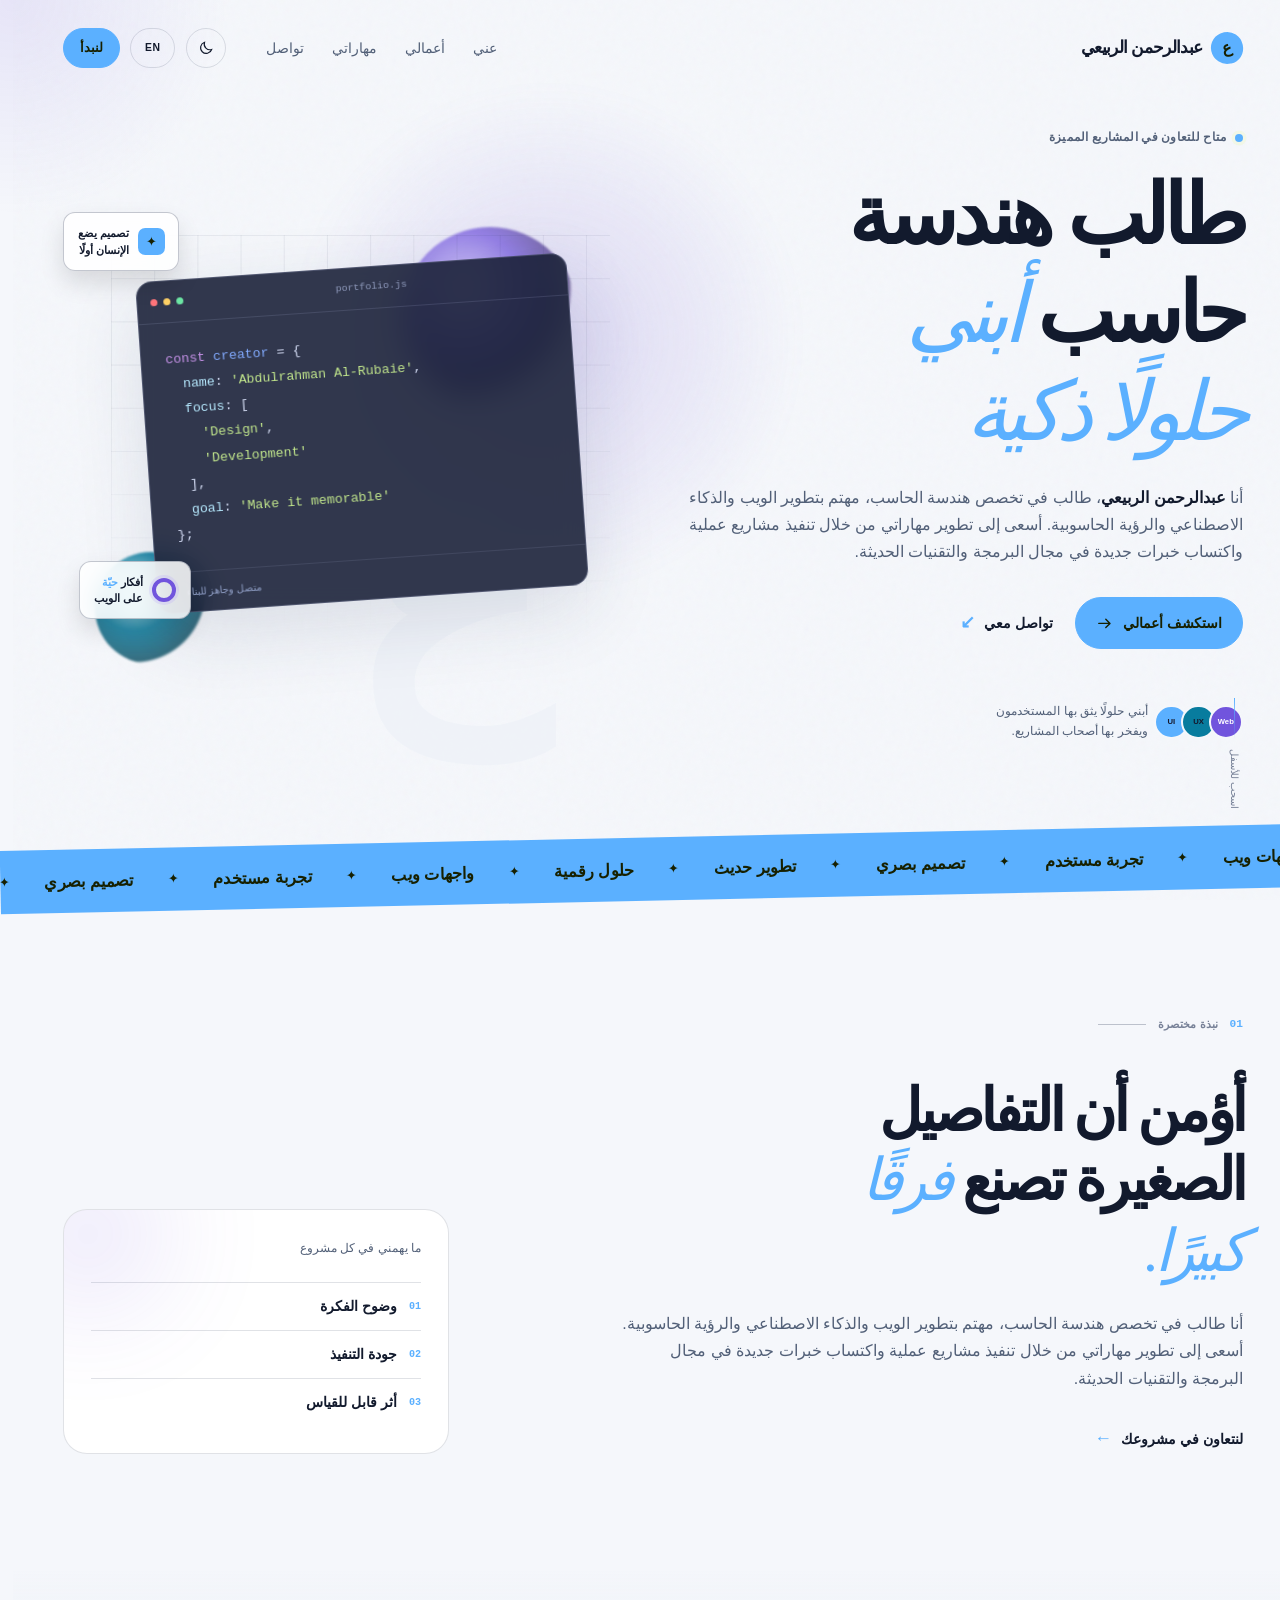
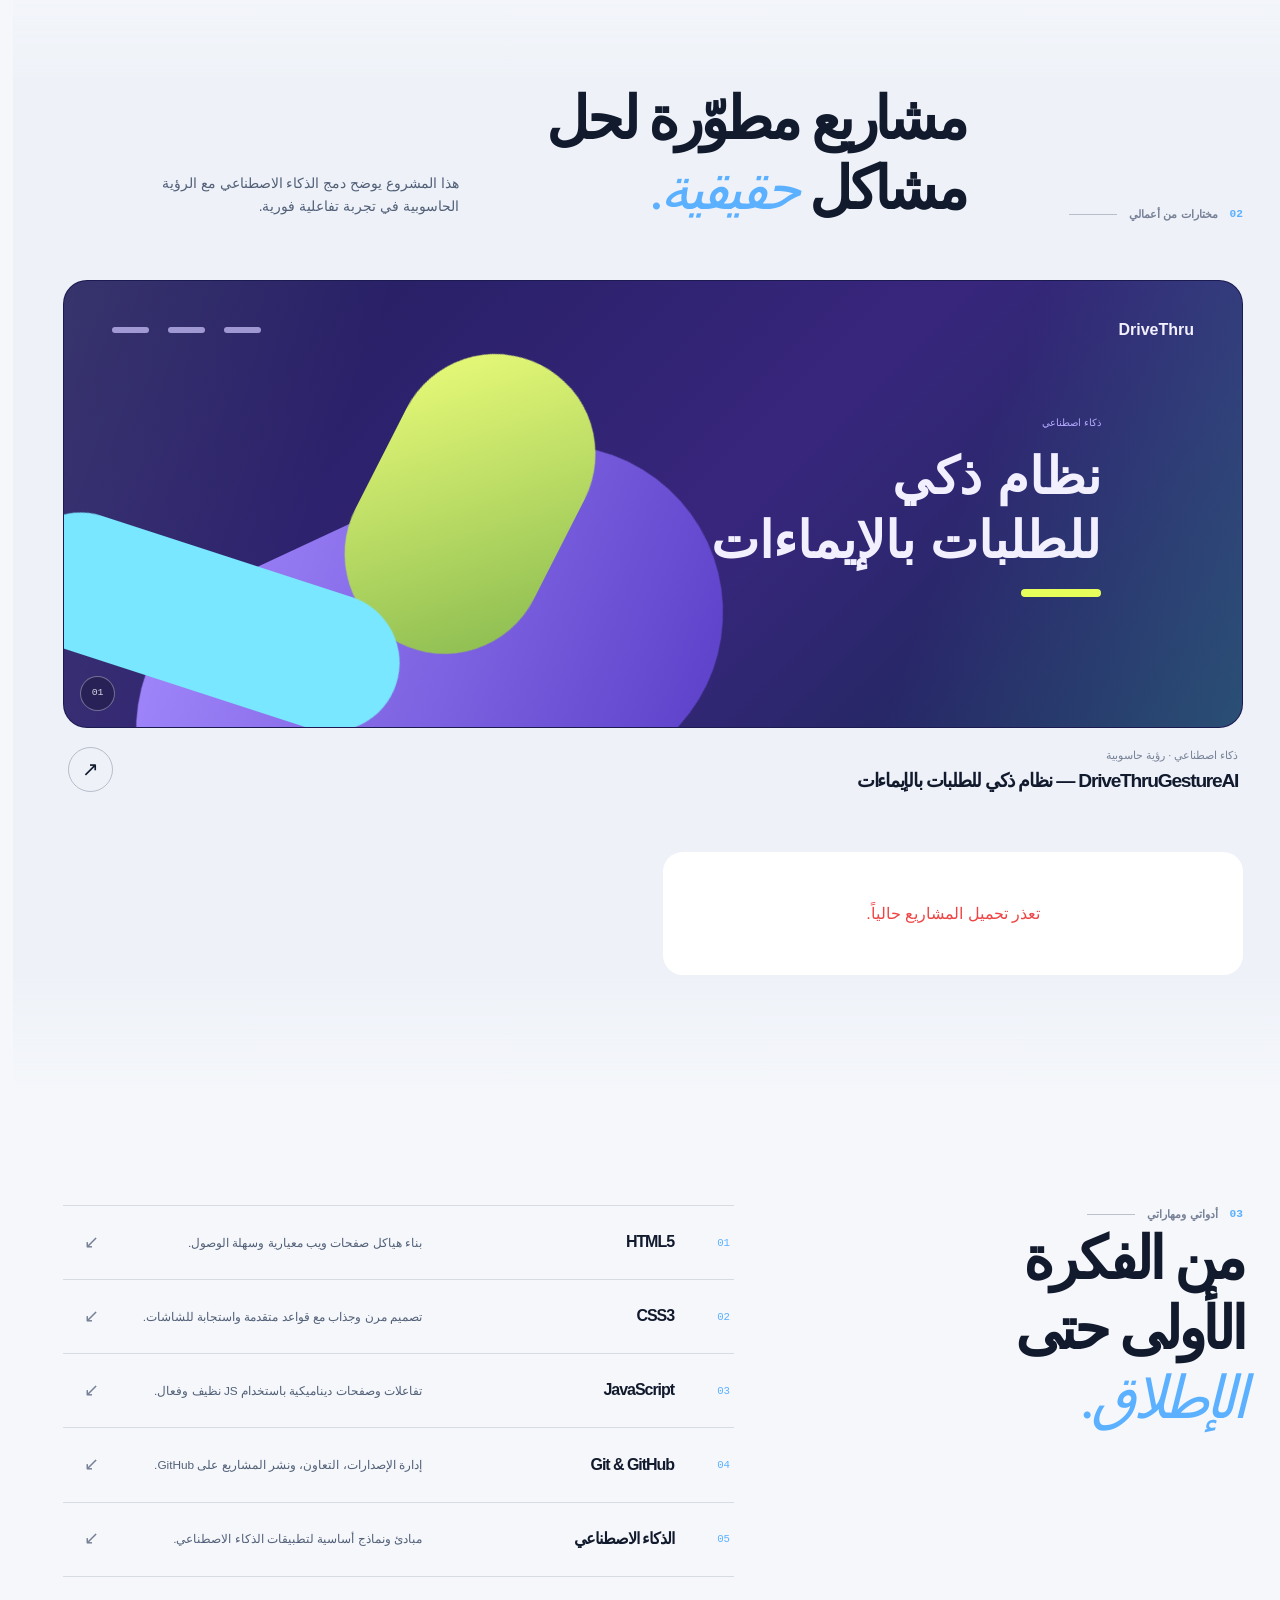
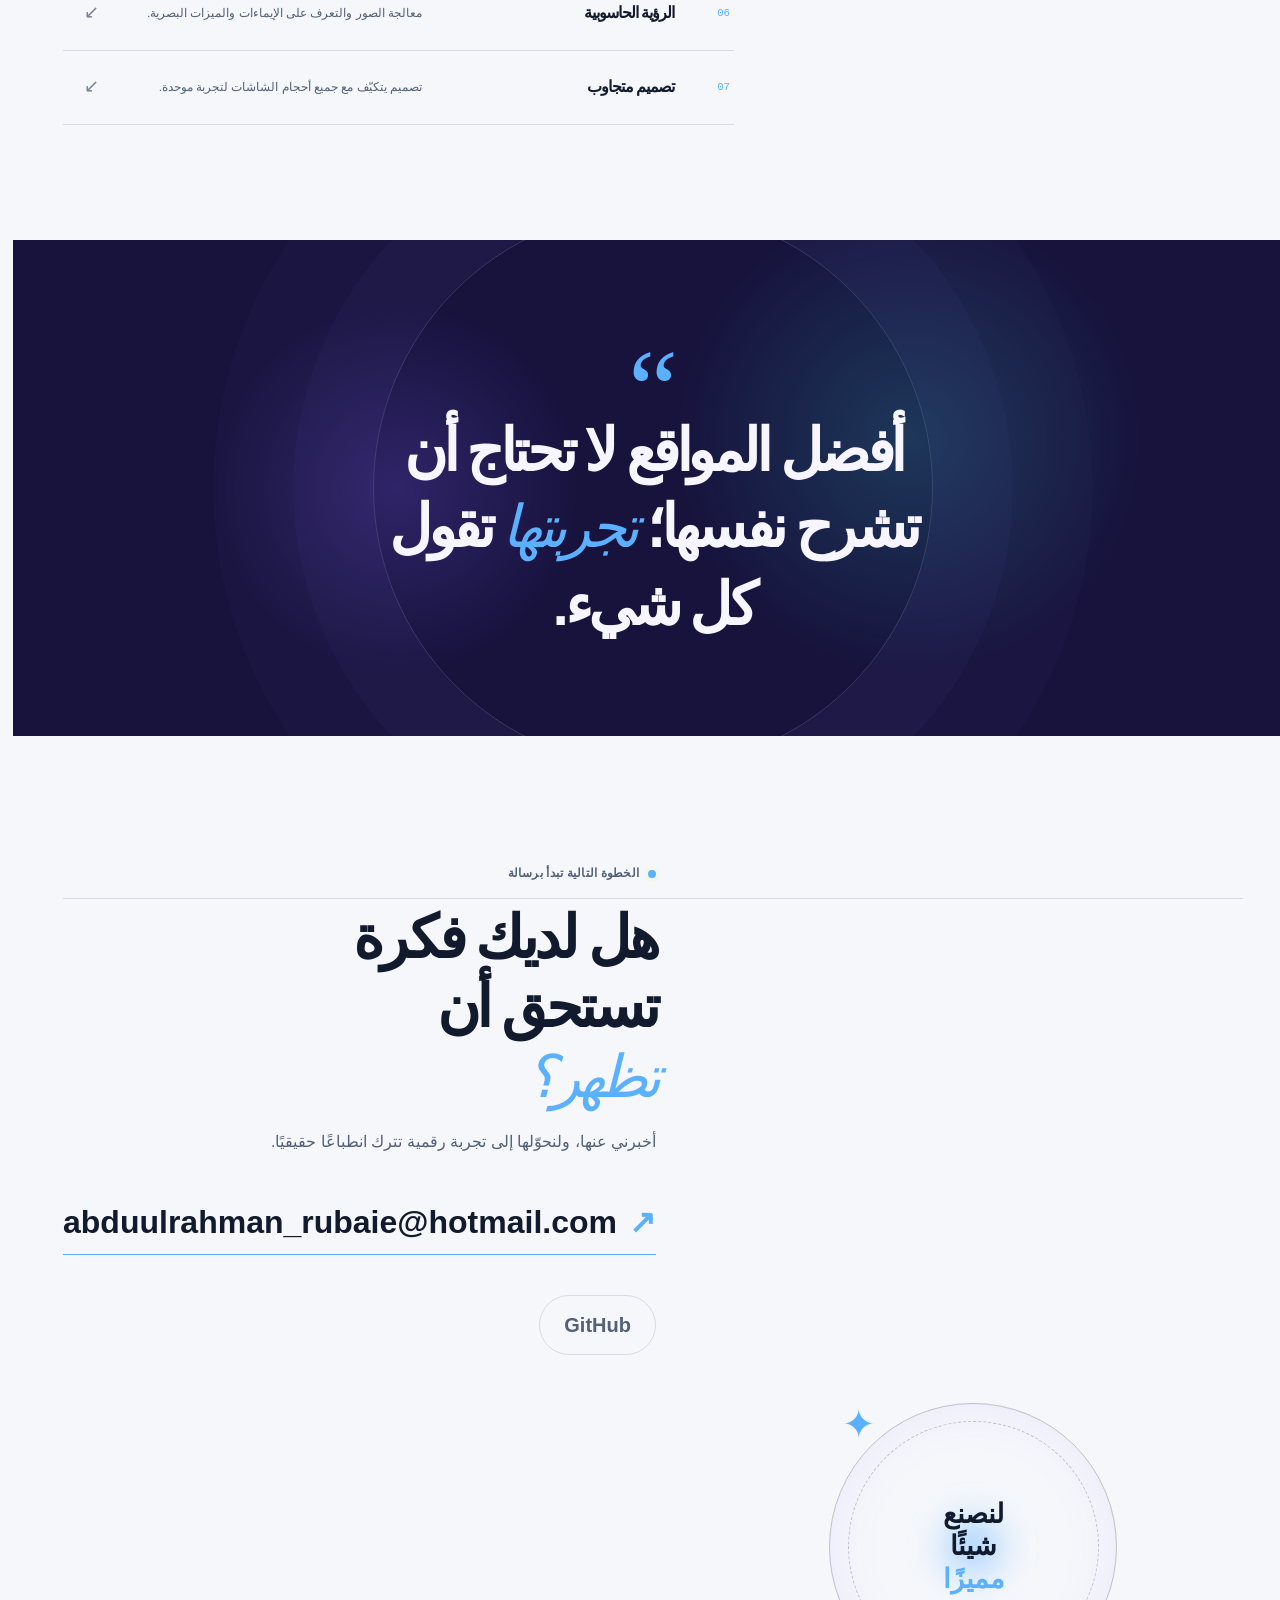
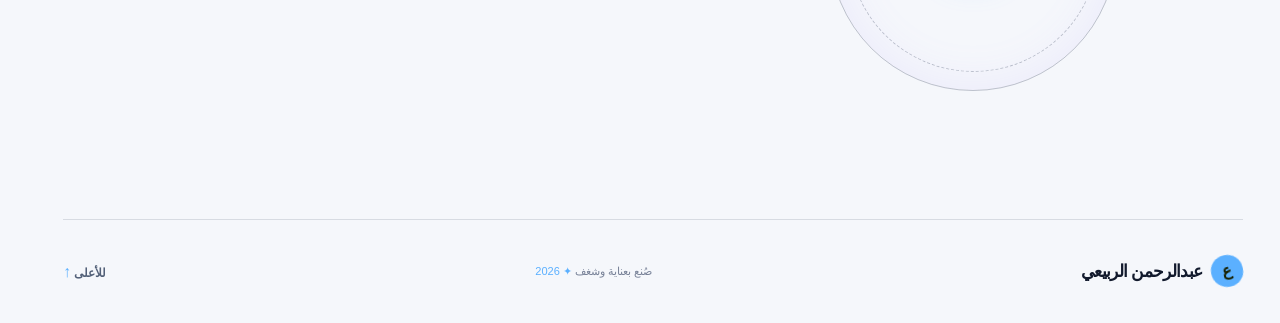
==== commit 0b1a4521: "Improve dynamic GitHub projects section" ====
--- a/projects/portfolio/index.html
+++ b/projects/portfolio/index.html
@@ -149,7 +149,7 @@
               <p>هذا المشروع يوضح دمج الذكاء الاصطناعي مع الرؤية الحاسوبية في تجربة تفاعلية فورية.</p>
           </div>
 
-          <div class="project-grid">
+          <div class="project-grid" id="projects-container">
             <article class="project project-featured" data-reveal>
                 <div class="project-preview preview-aurora" aria-hidden="true">
                   <div class="aurora-ui">
@@ -164,6 +164,7 @@
                   <a class="round-button" href="https://github.com/DevRah0/Ai-and-Robotics/tree/main/DriveThruGestureAI" target="_blank" rel="noopener noreferrer" aria-label="فتح مشروع DriveThruGestureAI على GitHub"><span>↗</span></a>
                 </div>
             </article>
+            <div class="project-grid" id="github-projects"></div>
 
             <!-- Only DriveThruGestureAI is shown as the real project -->
           </div>
--- a/projects/portfolio/css/styles.css
+++ b/projects/portfolio/css/styles.css
@@ -188,3 +188,477 @@
   html { scroll-behavior: auto; }.marquee-track, .contact-star { animation: none; } [data-reveal] { opacity: 1; transform: none; transition: none; }.button, .round-button, .text-link span, .inline-link span, .email-link span { transition: none; }
 }
 
+
+@media (max-width: 768px) {
+
+  /* منع أي عنصر من تجاوز عرض الشاشة */
+  html,
+  body {
+    overflow-x: hidden;
+  }
+
+  body * {
+    max-width: 100%;
+  }
+
+  img,
+  svg,
+  video,
+  canvas {
+    max-width: 100%;
+    height: auto;
+  }
+
+  /* مساحة مريحة للجوال */
+  .shell {
+    width: calc(100% - 32px);
+    margin-inline: auto;
+  }
+
+  /* Hero */
+  .hero {
+    text-align: center;
+    gap: 2rem;
+  }
+
+  .hero-content,
+  .hero-intro {
+    margin-inline: auto;
+  }
+
+  h1 {
+    max-width: none;
+  }
+
+  .hero-actions {
+    justify-content: center;
+  }
+
+  .hero-footnote {
+    justify-content: center;
+    flex-wrap: wrap;
+  }
+
+  /* العناصر الزخرفية */
+  .hero-monogram {
+    opacity: .15;
+    font-size: 9rem;
+    right: 50%;
+    transform: translateX(50%);
+  }
+
+  .floating-card {
+    transform: scale(.9);
+  }
+
+  .orb-one,
+  .orb-two {
+    opacity: .45;
+  }
+
+}
+
+
+@media (max-width: 768px) {
+
+  /* بطاقات المشاريع */
+  .project-grid {
+    display: grid;
+    grid-template-columns: 1fr;
+    gap: 2rem;
+  }
+
+  .project-featured {
+    grid-column: auto;
+  }
+
+  .project-preview,
+  .project-featured .project-preview {
+    width: 100%;
+    height: auto;
+    aspect-ratio: 16 / 10;
+    min-height: 0;
+  }
+
+  .project-info {
+    display: flex;
+    flex-direction: column;
+    align-items: flex-start;
+    gap: .8rem;
+    padding-top: 1rem;
+  }
+
+  .project-info h3 {
+    font-size: 1.2rem;
+  }
+
+  .round-button {
+    align-self: flex-end;
+  }
+
+}
+
+
+@media (max-width: 768px) {
+
+  .contact {
+    text-align: center;
+    gap: 3rem;
+  }
+
+  .contact-content {
+    display: flex;
+    flex-direction: column;
+    align-items: center;
+  }
+
+  .contact h2 {
+    max-width: 100%;
+  }
+
+  .contact-content > p:not(.eyebrow) {
+    max-width: 100%;
+  }
+
+  .email-link {
+    justify-content: center;
+    font-size: 1.15rem;
+    text-align: center;
+    word-break: break-word;
+  }
+
+  .social-links {
+    justify-content: center;
+    gap: .8rem;
+  }
+
+  .social-links a {
+    padding: 12px 18px;
+    min-width: 120px;
+  }
+
+  .contact-art {
+    width: min(220px, 70vw);
+  }
+
+  .contact-circle span {
+    font-size: 1.3rem;
+  }
+
+}
+
+
+@media (max-width: 768px) {
+
+  /* عنوان الأقسام */
+  .section-heading,
+  .about-layout,
+  .skills,
+  .contact {
+    text-align: center;
+  }
+
+  .section-heading h2,
+  .about-copy h2,
+  .skills-intro h2,
+  .contact h2 {
+    max-width: 100%;
+  }
+
+  /* تحسين الأزرار */
+  .button {
+    width: 100%;
+    max-width: 320px;
+  }
+
+  .hero-actions {
+    flex-direction: column;
+    align-items: center;
+    gap: 1rem;
+  }
+
+  /* تحسين القوائم */
+  .skill-list article {
+    padding: 1rem;
+    border-radius: 14px;
+  }
+
+  .skill-list article + article {
+    margin-top: .8rem;
+  }
+
+  /* تحسين بطاقات About */
+  .fact-card {
+    margin-inline: auto;
+  }
+
+  /* تحسين Footer */
+  .site-footer {
+    text-align: center;
+  }
+
+  .site-footer>* {
+    width: 100%;
+  }
+
+  /* إخفاء بعض الزخارف الثقيلة */
+  .cursor-glow,
+  .art-grid {
+    display: none;
+  }
+
+}
+
+
+@media (max-width: 768px) {
+
+  .skip-link {
+    top: .75rem;
+    right: 50%;
+    transform: translate(50%, -200%);
+    width: calc(100% - 32px);
+    max-width: 320px;
+    text-align: center;
+    font-size: .9rem;
+    padding: .8rem 1rem;
+    border-radius: 12px;
+  }
+
+  .skip-link:focus {
+    transform: translate(50%, 0);
+  }
+
+}
+@media (hover: none) and (pointer: coarse) {
+  .skip-link {
+    display: none;
+  }
+}
+/* ===========================
+   GitHub Repository Cards
+=========================== */
+
+.repo-card{
+    display:flex;
+    flex-direction:column;
+    justify-content:space-between;
+
+    height:100%;
+
+    padding:1.4rem;
+
+    background:var(--surface);
+
+    border:1px solid var(--line);
+
+    border-radius:1.25rem;
+
+    transition:
+        transform .25s,
+        border-color .25s,
+        box-shadow .25s;
+}
+
+.repo-card:hover{
+    transform:translateY(-6px);
+
+    border-color:var(--accent);
+
+    box-shadow:0 18px 45px rgba(0,0,0,.18);
+}
+
+.repo-header{
+    display:flex;
+    gap:1rem;
+    align-items:center;
+}
+
+.repo-icon{
+
+    width:52px;
+    height:52px;
+
+    display:flex;
+    align-items:center;
+    justify-content:center;
+
+    border-radius:14px;
+
+    background:rgba(91,176,255,.12);
+
+    font-size:1.35rem;
+}
+
+.repo-header h3{
+
+    margin:0;
+
+    font-size:1.05rem;
+
+    font-weight:700;
+
+    word-break:break-word;
+}
+
+.repo-language{
+
+    display:inline-block;
+
+    margin-top:.35rem;
+
+    color:var(--muted);
+
+    font-size:.82rem;
+}
+
+.repo-footer{
+
+    margin-top:2rem;
+
+    display:flex;
+
+    justify-content:space-between;
+
+    align-items:center;
+
+    gap:1rem;
+
+    flex-wrap:wrap;
+}
+
+.repo-footer small{
+
+    color:var(--muted);
+
+    font-size:.8rem;
+}
+
+.repo-actions{
+
+    display:flex;
+
+    gap:.6rem;
+
+    flex-wrap:wrap;
+}
+
+.repo-actions a{
+
+    padding:.55rem 1rem;
+
+    border-radius:999px;
+
+    border:1px solid var(--line);
+
+    font-size:.82rem;
+
+    transition:.25s;
+}
+
+.repo-actions a:hover{
+
+    background:var(--accent);
+
+    color:var(--accent-dark);
+
+    border-color:var(--accent);
+}
+.repo-meta {
+    display: flex;
+    align-items: center;
+    gap: .6rem;
+    margin-top: .4rem;
+    flex-wrap: wrap;
+}
+
+.repo-category {
+    padding: .25rem .7rem;
+    border-radius: 999px;
+    background: var(--accent);
+    color: #fff;
+    font-size: .72rem;
+    font-weight: 600;
+    letter-spacing: .03em;
+}
+
+.repo-language {
+    font-size: .8rem;
+    color: var(--text-muted);
+}
+.repo-category.web {
+    background: #2563eb;
+}
+
+.repo-category.ai {
+    background: #7c3aed;
+}
+
+.repo-category.mechanical {
+    background: #ea580c;
+}
+
+.repo-category.electronics {
+    background: #ca8a04;
+}
+
+.repo-category.other {
+    background: #6b7280;
+}
+.repo-category {
+    display: inline-flex;
+    align-items: center;
+    padding: 4px 10px;
+    border-radius: 999px;
+    font-size: 0.78rem;
+    font-weight: 600;
+    border: 1px solid transparent;
+}
+
+.repo-category.web {
+    color: #3b82f6;
+    background: rgba(59,130,246,.12);
+    border-color: rgba(59,130,246,.25);
+}
+
+.repo-category.ai {
+    color: #8b5cf6;
+    background: rgba(139,92,246,.12);
+    border-color: rgba(139,92,246,.25);
+}
+
+.repo-category.mechanical {
+    color: #f59e0b;
+    background: rgba(245,158,11,.12);
+    border-color: rgba(245,158,11,.25);
+}
+
+.repo-category.electronics {
+    color: #22c55e;
+    background: rgba(34,197,94,.12);
+    border-color: rgba(34,197,94,.25);
+}
+
+.repo-category.other {
+    color: #94a3b8;
+    background: rgba(148,163,184,.12);
+    border-color: rgba(148,163,184,.25);
+}
+.repo-loading,
+.repo-error {
+    width: 100%;
+    text-align: center;
+    padding: 3rem 1rem;
+    border-radius: 20px;
+    background: var(--surface);
+    border: 1px solid var(--border);
+    color: var(--text-secondary);
+    font-size: 1rem;
+    font-weight: 500;
+}
+
+.repo-error {
+    color: #ef4444;
+}
+#github-projects {
+    grid-column: 1 / -1;
+}
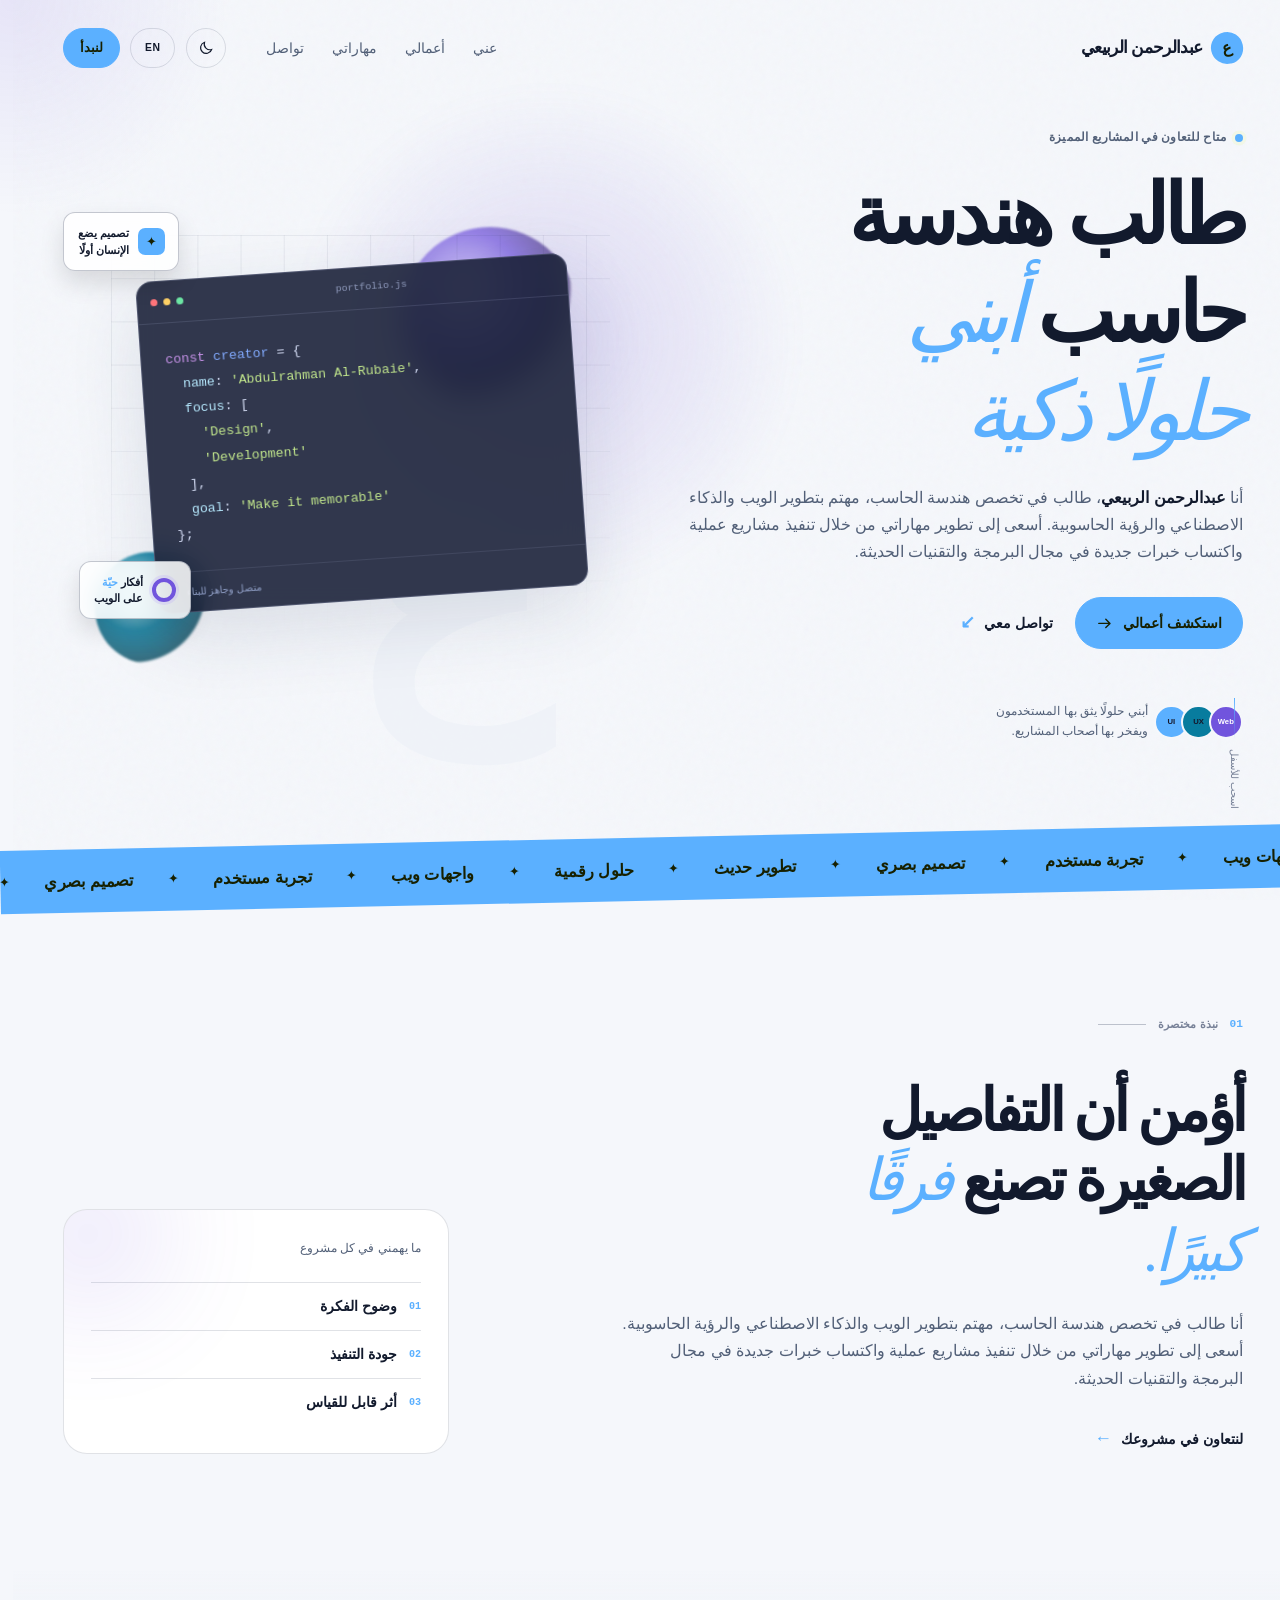
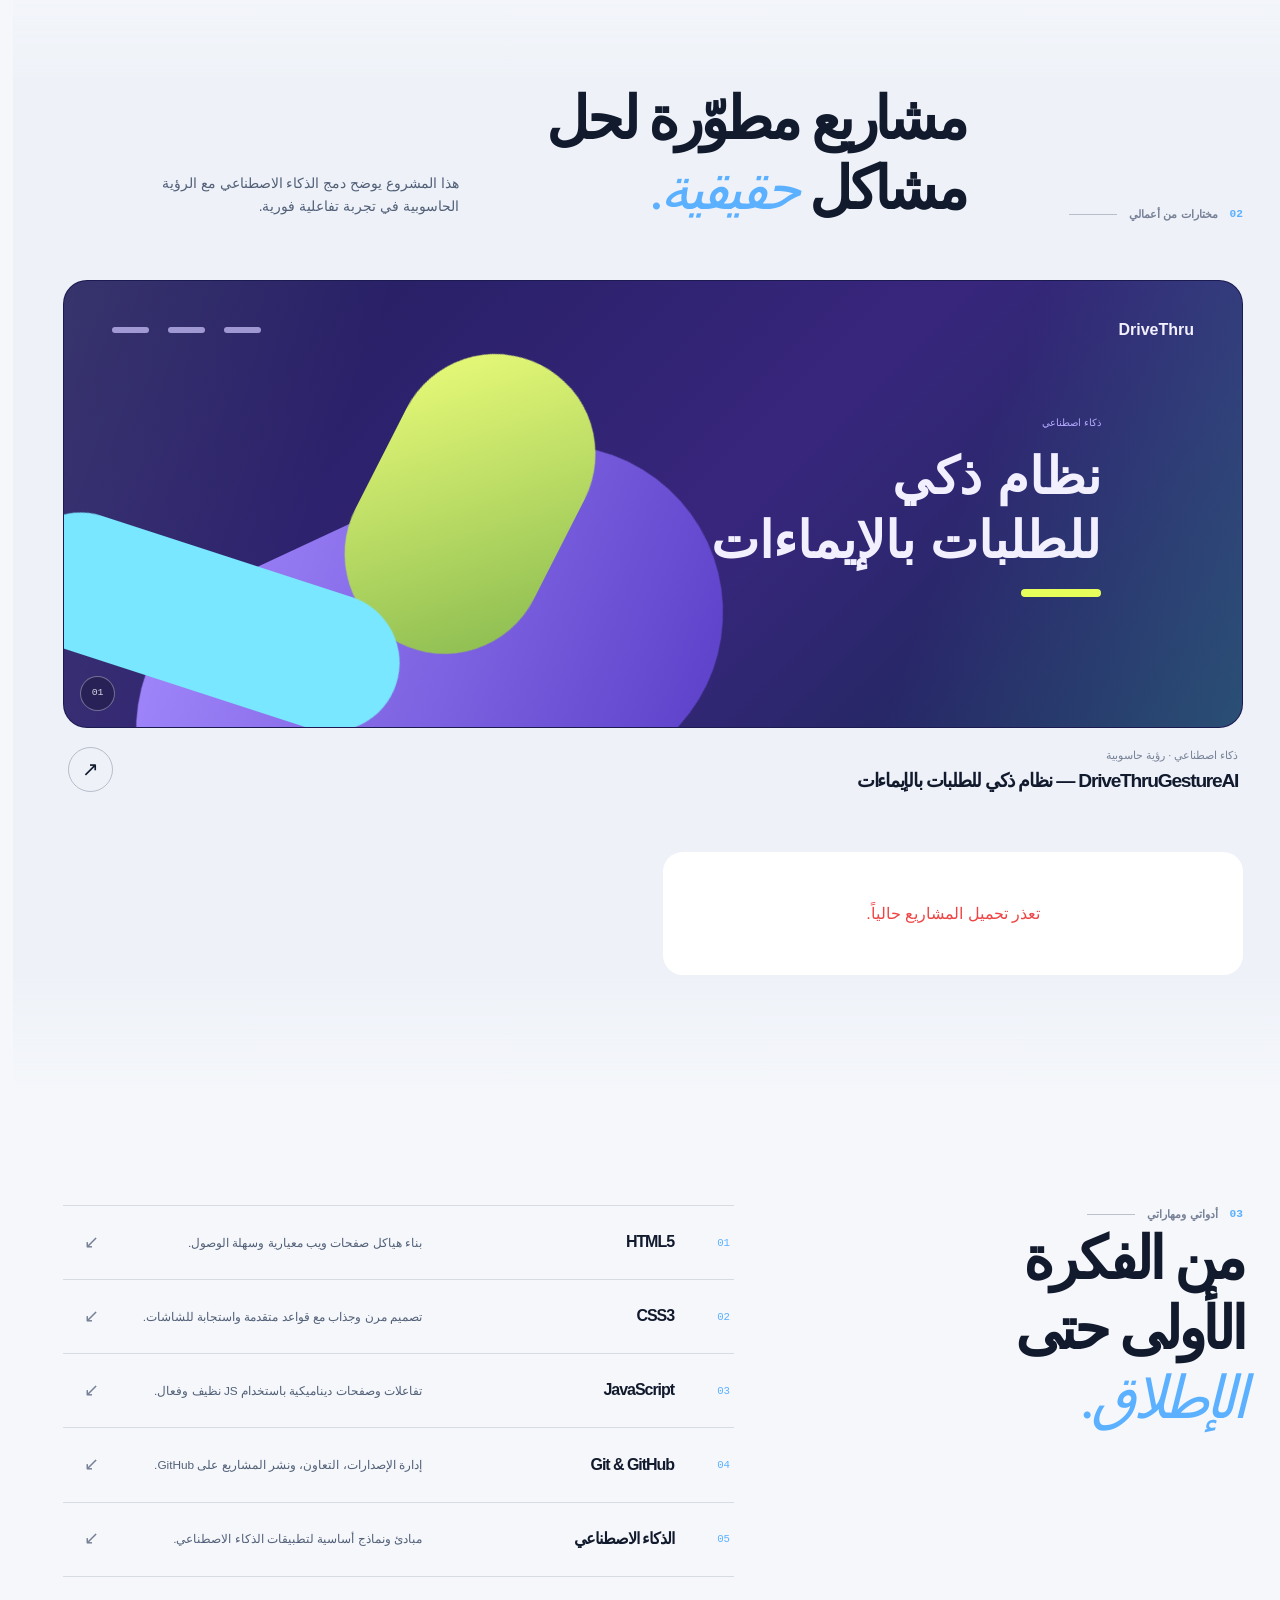
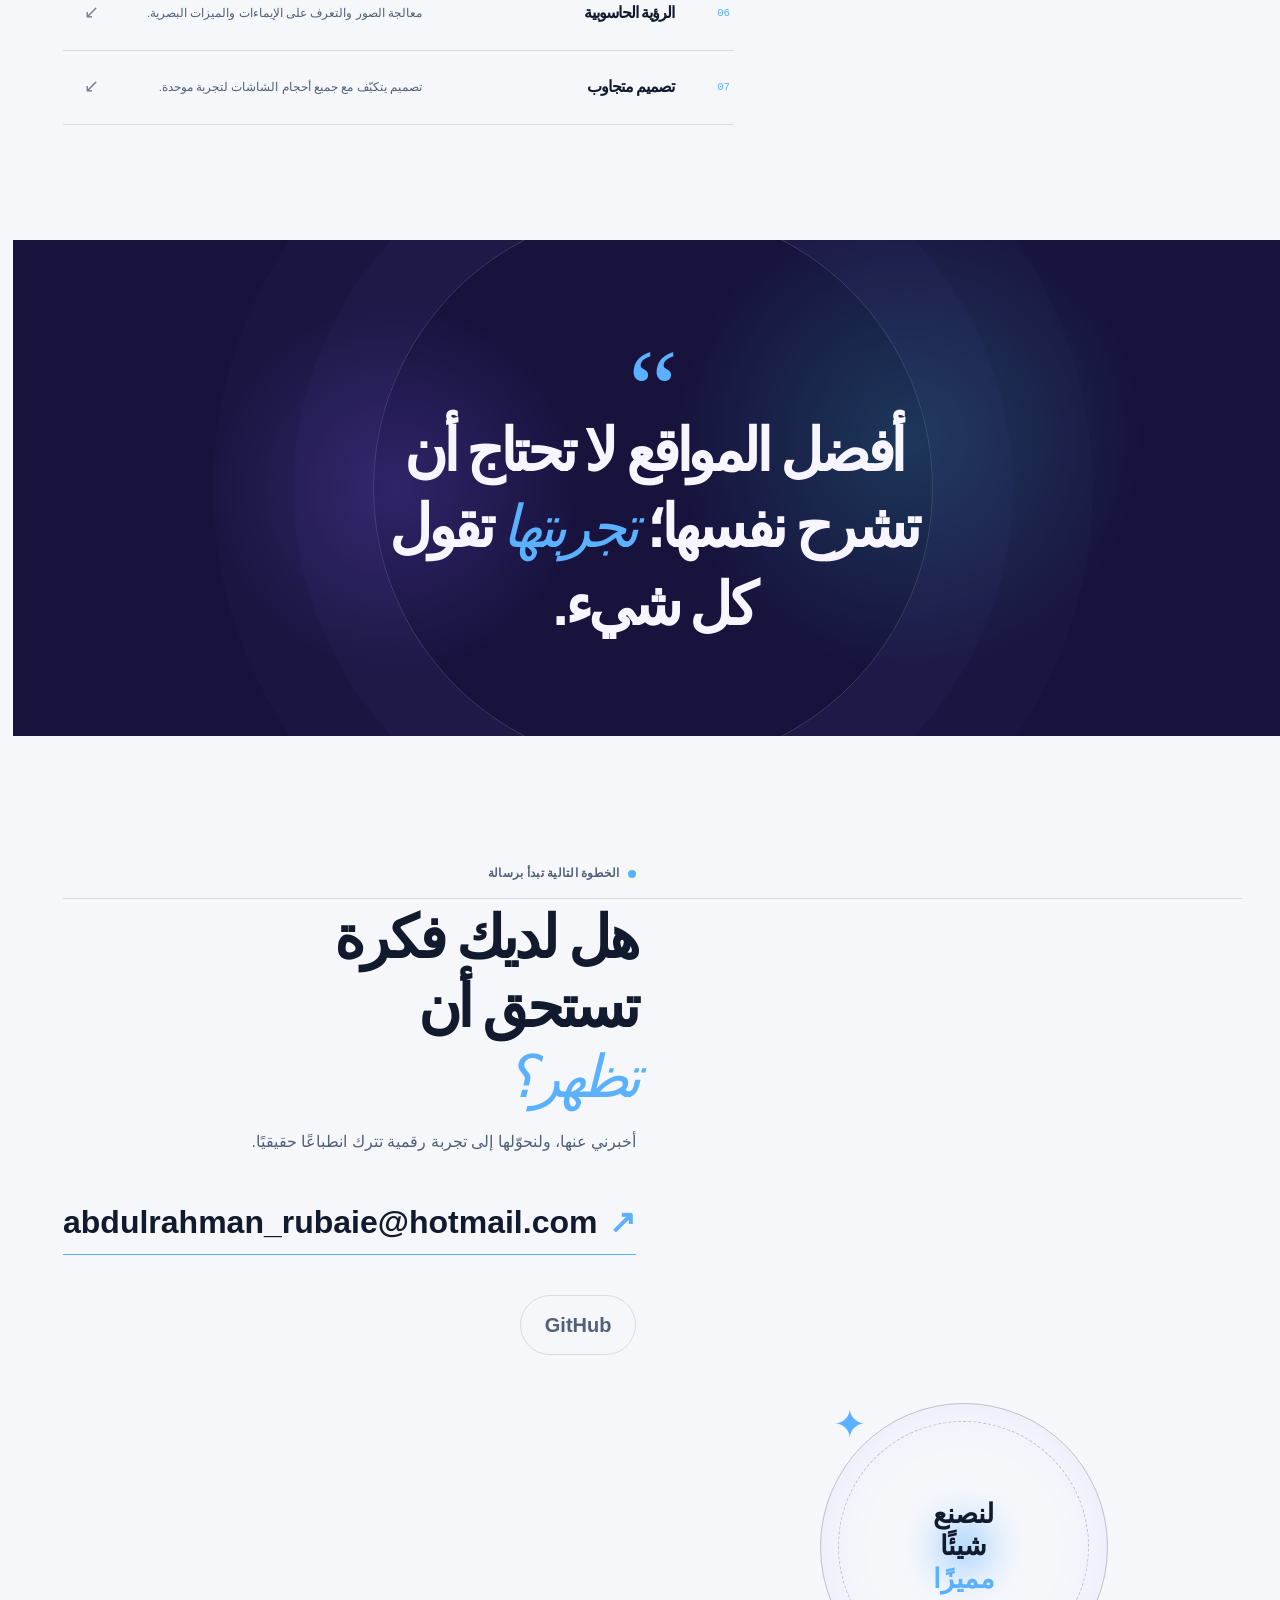
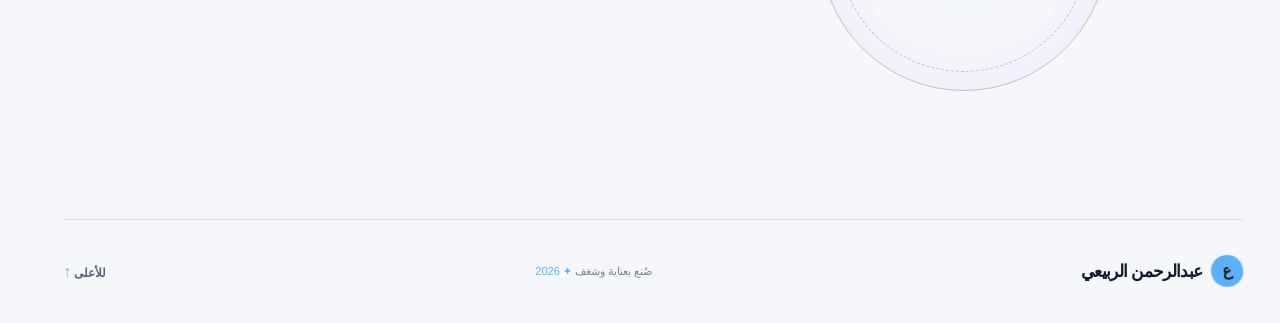
==== commit 0db72237: "Portfolio: update to Computer Engineering graduate (professional wording) + fix email typo" ====
--- a/projects/portfolio/index.html
+++ b/projects/portfolio/index.html
@@ -64,9 +64,9 @@
       <section class="hero shell" aria-labelledby="hero-title">
         <div class="hero-copy" data-reveal>
           <p class="eyebrow"><span class="status-dot"></span> متاح للتعاون في المشاريع المميزة</p>
-          <h1 id="hero-title">طالب هندسة حاسب <em>أبني حلولًا ذكية</em></h1>
+          <h1 id="hero-title">خريج هندسة الحاسب <em>أبني حلولًا ذكية</em></h1>
           <p class="hero-intro">
-            أنا <strong>عبدالرحمن الربيعي</strong>، طالب في تخصص هندسة الحاسب، مهتم بتطوير الويب والذكاء الاصطناعي والرؤية الحاسوبية. أسعى لتطوير مهاراتي من خلال مشاريع عملية واكتساب خبرات جديدة.
+            أنا <strong>عبدالرحمن الربيعي</strong>، خريج هندسة الحاسب، مهتم بتطوير الويب والذكاء الاصطناعي والرؤية الحاسوبية. أطوّر حلولًا عملية وأكتسب خبرات جديدة باستمرار.
           </p>
           <div class="hero-actions">
             <a class="button" href="#work">
@@ -122,10 +122,10 @@
           <div class="about-copy" data-reveal>
             <h2 id="about-title">نبذة عني</h2>
             <p>
-              أنا طالب في تخصص هندسة الحاسب، مهتم بتطوير الويب والذكاء الاصطناعي والرؤية الحاسوبية. أسعى إلى تطوير مهاراتي من خلال تنفيذ مشاريع عملية واكتساب خبرات جديدة في مجال البرمجة والتقنيات الحديثة.
+              أنا خريج هندسة الحاسب، مهتم بتطوير الويب والذكاء الاصطناعي والرؤية الحاسوبية. أسعى إلى تطوير مهاراتي من خلال تنفيذ مشاريع عملية واكتساب خبرات جديدة في مجال البرمجة والتقنيات الحديثة.
             </p>
             <p>
-              I am a Computer Engineering student interested in Web Development, Artificial Intelligence, and Computer Vision. I enjoy building practical projects and continuously improving my programming skills.
+              I am a Computer Engineering graduate interested in Web Development, Artificial Intelligence, and Computer Vision. I enjoy building practical projects and continuously improving my programming skills.
             </p>
             <a class="inline-link" href="#contact">لنتعاون في مشروعك <span aria-hidden="true">←</span></a>
           </div>
@@ -202,7 +202,7 @@
           <p class="eyebrow"><span class="status-dot"></span> الخطوة التالية تبدأ برسالة</p>
           <h2 id="contact-title">هل لديك فكرة تستحق أن <em>تظهر؟</em></h2>
           <p>أخبرني عنها، ولنحوّلها إلى تجربة رقمية تترك انطباعًا حقيقيًا.</p>
-          <a class="email-link" href="mailto:abduulrahman_rubaie@hotmail.com">abduulrahman_rubaie@hotmail.com <span>↗</span></a>
+          <a class="email-link" href="mailto:abdulrahman_rubaie@hotmail.com">abdulrahman_rubaie@hotmail.com <span>↗</span></a>
           <div class="social-links" aria-label="روابط التواصل الاجتماعي">
             <a href="https://github.com/DevRah0" target="_blank" rel="noopener noreferrer">GitHub</a>
           </div>
--- a/projects/portfolio/css/styles.css
+++ b/projects/portfolio/css/styles.css
@@ -601,6 +601,9 @@
     background: #ca8a04;
 }
 
+.repo-category.iot {
+    background: #0891b2;
+}
 .repo-category.other {
     background: #6b7280;
 }
@@ -638,6 +641,11 @@
     border-color: rgba(34,197,94,.25);
 }
 
+.repo-category.iot {
+    color: #06b6d4;
+    background: rgba(6,182,212,.12);
+    border-color: rgba(6,182,212,.25);
+}
 .repo-category.other {
     color: #94a3b8;
     background: rgba(148,163,184,.12);
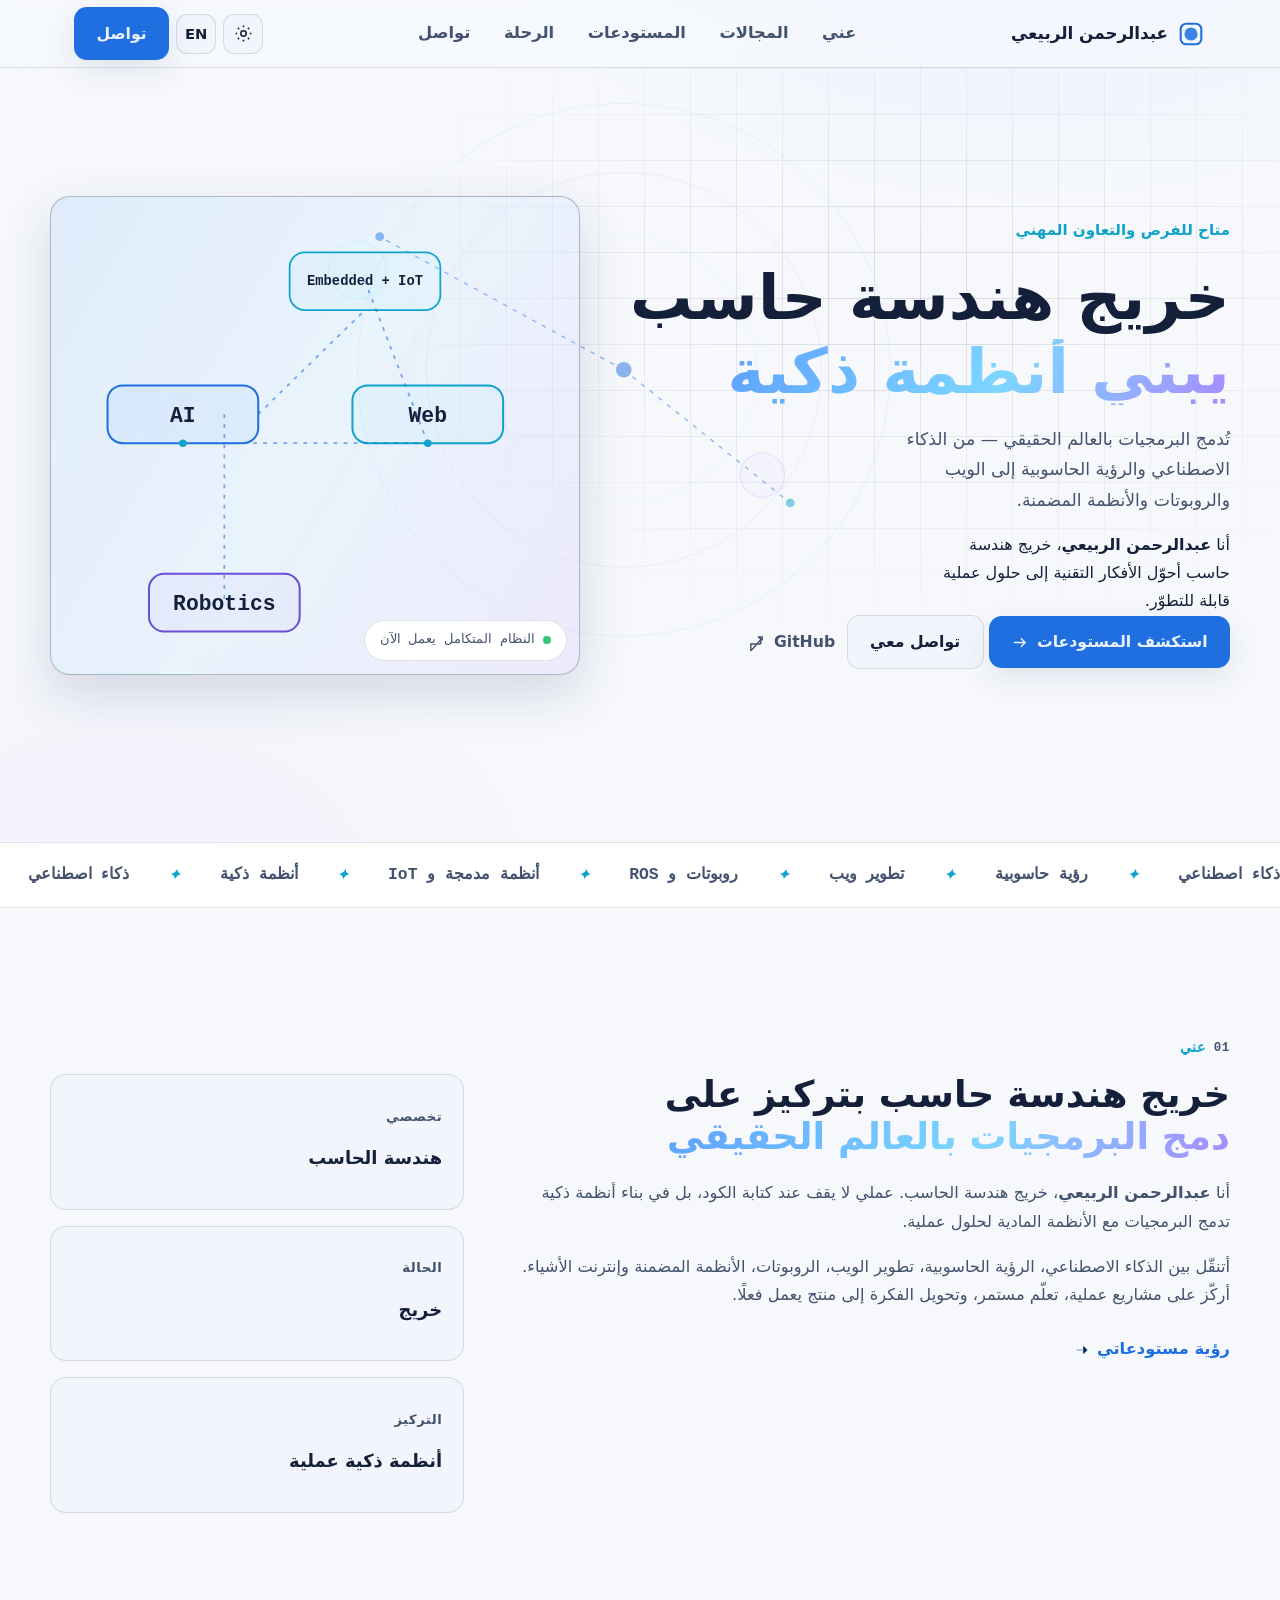
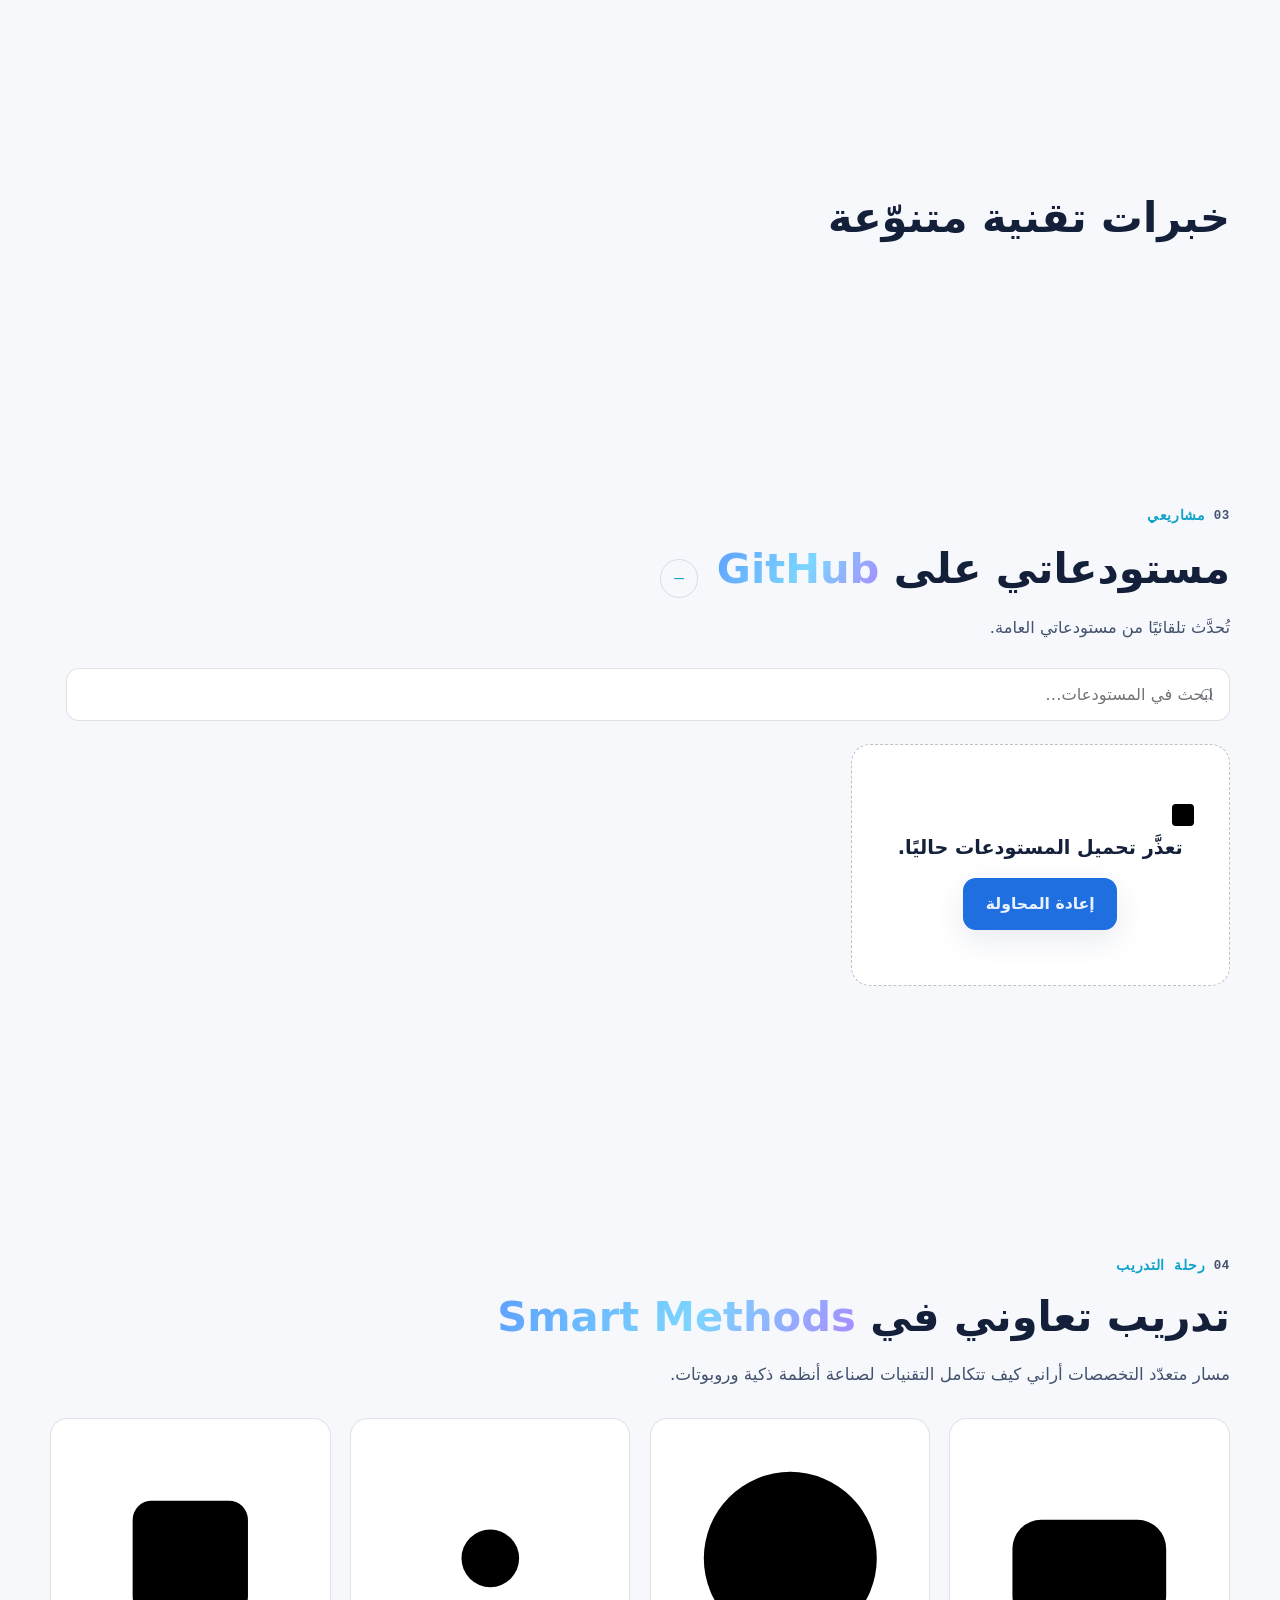
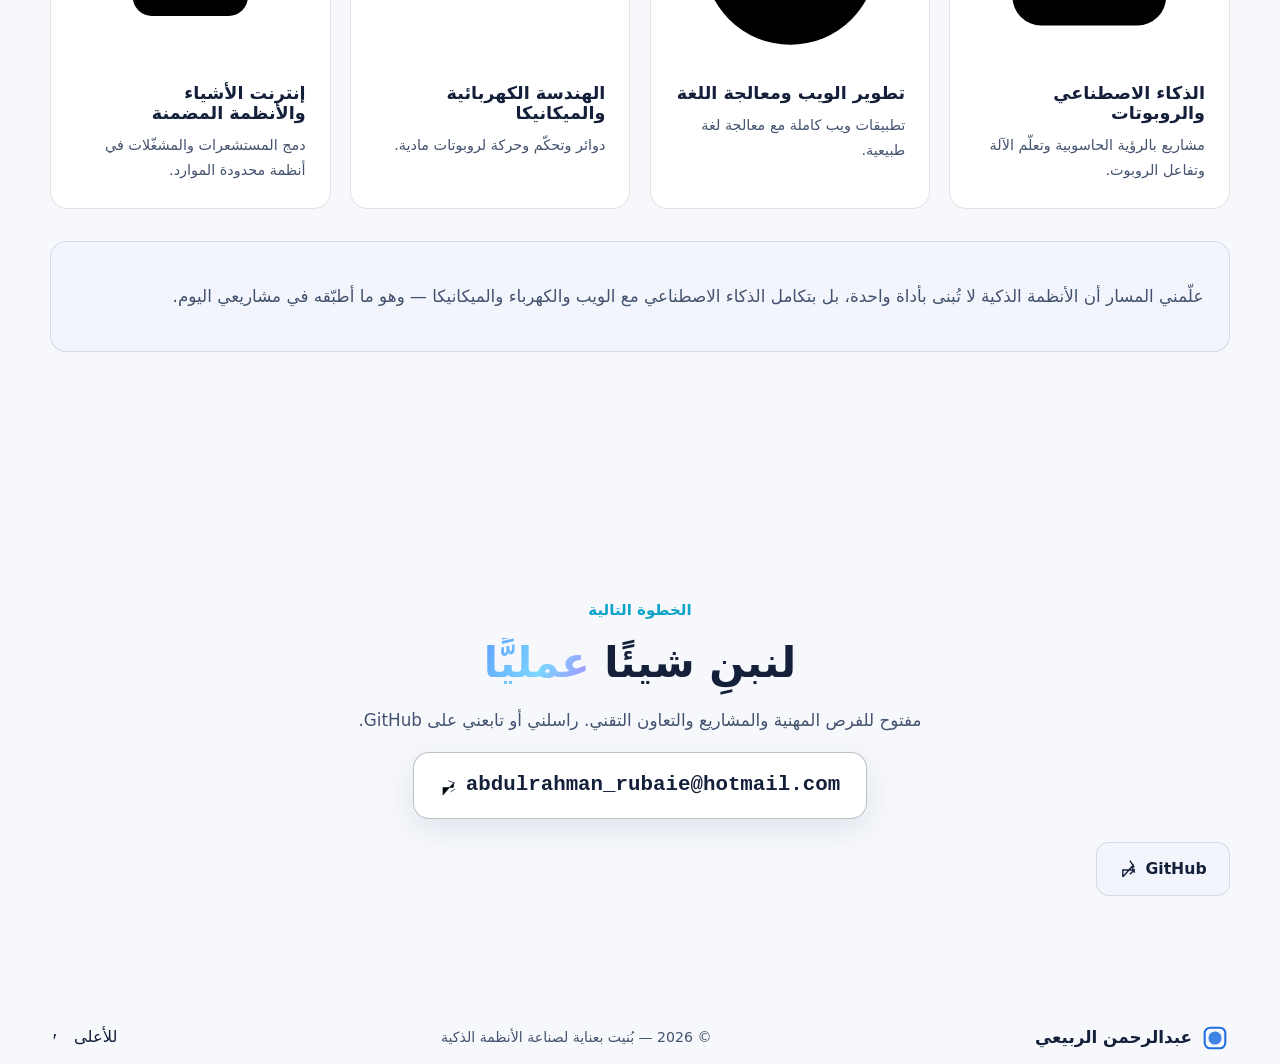
==== commit 9bdd68bc: "Portfolio: complete premium redesign for Computer Engineering graduate - Rebuild index.html: semanti" ====
--- a/projects/portfolio/index.html
+++ b/projects/portfolio/index.html
@@ -1,235 +1,325 @@
 <!doctype html>
-<html lang="ar" dir="rtl">
+<html lang="ar" dir="rtl" data-theme="dark">
   <head>
     <meta charset="UTF-8" />
-    <meta name="viewport" content="width=device-width, initial-scale=1.0" />
+    <meta name="viewport" content="width=device-width, initial-scale=1.0, viewport-fit=cover" />
+    <title>عبدالرحمن الربيعي — خريج هندسة الحاسب</title>
     <meta
       name="description"
-      content=" عبدالرحمن الربيعي — مطور واجهات ويب يصمم تجارب رقمية واضحة وسريعة."
+      content="خريج هندسة الحاسب يبني أنظمة ذكية تربط البرمجيات بالعالم الحقيقي: الذكاء الاصطناعي، الرؤية الحاسوبية، تطوير الويب، الروبوتات والأنظمة المضمنة."
     />
-    <meta name="theme-color" content="#0b1020" />
-    <meta property="og:title" content="عبدالرحمن الربيعي  " />
+    <meta name="author" content="Abdulrahman Al-Rubaie" />
+    <meta name="theme-color" content="#070a16" />
+    <link rel="icon" href="assets/favicon.svg" type="image/svg+xml" />
+
+    <!-- Canonical + Open Graph -->
+    <link rel="canonical" href="https://devrah0.github.io/Web/" />
+    <meta property="og:type" content="website" />
+    <meta property="og:site_name" content="Abdulrahman Al-Rubaie" />
+    <meta property="og:title" content="Abdulrahman Al-Rubaie — Computer Engineering Graduate" />
     <meta
       property="og:description"
-      content="مطور واجهات ويب يصمم تجارب رقمية واضحة وسريعة."
+      content="Computer Engineering graduate building intelligent systems that connect software with the real world — AI, computer vision, web, robotics, and embedded systems."
     />
-    <meta property="og:type" content="website" />
-    <title>عبدالرحمن الربيعي  </title>
-    <link rel="icon" href="assets/favicon.svg" type="image/svg+xml" />
+    <meta property="og:url" content="https://devrah0.github.io/Web/" />
+    <meta property="og:image" content="https://devrah0.github.io/Web/assets/og-image.png" />
+    <meta property="og:image:width" content="1200" />
+    <meta property="og:image:height" content="630" />
+    <meta property="og:image:alt" content="عبدالرحمن الربيعي — خريج هندسة الحاسب" />
+    <meta property="og:locale" content="ar_AR" />
+    <meta property="og:locale:alternate" content="en_US" />
+
+    <!-- Twitter -->
+    <meta name="twitter:card" content="summary_large_image" />
+    <meta name="twitter:title" content="Abdulrahman Al-Rubaie — Computer Engineering Graduate" />
+    <meta
+      name="twitter:description"
+      content="Building intelligent systems that connect software with the real world: AI, web, robotics, and embedded systems."
+    />
+    <meta name="twitter:image" content="https://devrah0.github.io/Web/assets/og-image.png" />
+
     <link rel="stylesheet" href="css/styles.css" />
     <script src="js/main.js" defer></script>
+
+    <script type="application/ld+json">
+      {
+        "@context": "https://schema.org",
+        "@type": "Person",
+        "name": "Abdulrahman Al-Rubaie",
+        "alternateName": "عبدالرحمن الربيعي",
+        "url": "https://devrah0.github.io/Web/",
+        "email": "mailto:abdulrahman_rubaie@hotmail.com",
+        "jobTitle": "Computer Engineering Graduate",
+        "alumniOf": { "@type": "CollegeOrUniversity", "name": "Taif University" },
+        "knowsAbout": [
+          "Artificial Intelligence", "Computer Vision", "Web Development",
+          "Robotics", "Embedded Systems", "Internet of Things", "ROS"
+        ],
+        "sameAs": ["https://github.com/DevRah0"]
+      }
+    </script>
   </head>
 
   <body>
-    <a class="skip-link" href="#main-content">تخطَّ إلى المحتوى</a>
-
-    <div class="page-noise" aria-hidden="true"></div>
-    <div class="cursor-glow" aria-hidden="true"></div>
+    <a class="skip-link" href="#main-content">تخطَّ إلى المحتوى</a>
+
+    <div class="page-backdrop" aria-hidden="true"></div>
 
     <header class="site-header" id="top">
-      <nav class="nav shell" aria-label="التنقل الرئيسي">
+      <nav class="nav-shell" aria-label="التنقل الرئيسي">
         <a class="brand" href="#top" aria-label="العودة إلى بداية الصفحة">
-          <span class="brand-mark" aria-hidden="true">ع</span>
-          <span>عبدالرحمن الربيعي</span> 
+          <svg class="brand-mark" viewBox="0 0 32 32" aria-hidden="true">
+            <rect x="5" y="5" width="22" height="22" rx="6" fill="none" stroke="var(--accent)" stroke-width="2.2" />
+            <circle cx="16" cy="16" r="7" fill="var(--accent)" opacity="0.85" />
+          </svg>
+          <span class="brand-name">عبدالرحمن الربيعي</span>
         </a>
 
         <div class="nav-links" id="nav-menu">
-          <a href="#about">عني</a>
-          <a href="#work">أعمالي</a>
-          <a href="#skills">مهاراتي</a>
-          <a href="#contact">تواصل</a>
+          <a href="#about" data-nav>عني</a>
+          <a href="#expertise" data-nav>المجالات</a>
+          <a href="#projects" data-nav>المستودعات</a>
+          <a href="#journey" data-nav>الرحلة</a>
+          <a href="#contact" data-nav>تواصل</a>
         </div>
 
         <div class="nav-actions">
           <button class="theme-toggle" type="button" aria-label="تبديل المظهر" title="تبديل المظهر">
-            <svg class="sun-icon" viewBox="0 0 24 24" aria-hidden="true">
-              <circle cx="12" cy="12" r="3.5"></circle>
-              <path d="M12 2v2.1M12 19.9V22M4.93 4.93l1.48 1.48M17.59 17.59l1.48 1.48M2 12h2.1M19.9 12H22M4.93 19.07l1.48-1.48M17.59 6.41l1.48-1.48"></path>
-            </svg>
-            <svg class="moon-icon" viewBox="0 0 24 24" aria-hidden="true">
-              <path d="M20.5 14.2A8.5 8.5 0 0 1 9.8 3.5 8.5 8.5 0 1 0 20.5 14.2Z"></path>
-            </svg>
+            <svg class="icon-sun" viewBox="0 0 24 24" aria-hidden="true"><circle cx="12" cy="12" r="3.4" /><path d="M12 2v2.1M12 19.9V22M4.9 4.9l1.5 1.5M17.6 17.6l1.5 1.5M2 12h2.1M19.9 12H22M4.9 19.1l1.5-1.5M17.6 6.4l1.5-1.5" /></svg>
+            <svg class="icon-moon" viewBox="0 0 24 24" aria-hidden="true"><path d="M20.5 14.2A8.5 8.5 0 0 1 9.8 3.5 8.5 8.5 0 1 0 20.5 14.2Z" /></svg>
           </button>
-          <button class="lang-toggle" type="button" aria-label="تبديل اللغة" title="Switch language">EN</button>
-          <a class="button button-small nav-cta" href="#contact">لنبدأ</a>
-          <button class="menu-toggle" type="button" aria-expanded="false" aria-controls="nav-menu">
+          <button class="lang-toggle" type="button" aria-label="التبديل إلى الإنجليزية" title="التبديل إلى الإنجليزية">EN</button>
+          <a class="btn btn-primary nav-cta" href="#contact">تواصل</a>
+          <button class="menu-toggle" type="button" aria-expanded="false" aria-controls="nav-menu" aria-label="فتح القائمة">
             <span></span><span></span><span></span>
-            <span class="sr-only">فتح القائمة</span>
           </button>
         </div>
       </nav>
     </header>
 
     <main id="main-content">
-      <section class="hero shell" aria-labelledby="hero-title">
-        <div class="hero-copy" data-reveal>
-          <p class="eyebrow"><span class="status-dot"></span> متاح للتعاون في المشاريع المميزة</p>
-          <h1 id="hero-title">خريج هندسة الحاسب <em>أبني حلولًا ذكية</em></h1>
-          <p class="hero-intro">
-            أنا <strong>عبدالرحمن الربيعي</strong>، خريج هندسة الحاسب، مهتم بتطوير الويب والذكاء الاصطناعي والرؤية الحاسوبية. أطوّر حلولًا عملية وأكتسب خبرات جديدة باستمرار.
-          </p>
-          <div class="hero-actions">
-            <a class="button" href="#work">
-              استكشف أعمالي
-              <svg viewBox="0 0 24 24" aria-hidden="true"><path d="M4 12h15M14 6l6 6-6 6"></path></svg>
-            </a>
-            <a class="text-link" href="#contact">تواصل معي <span aria-hidden="true">↙</span></a>
-          </div>
-          <div class="hero-footnote">
-            <div class="avatar-stack" aria-hidden="true">
-              <span>UI</span><span>UX</span><span>Web</span>
+      <!-- ============ HERO ============ -->
+      <section class="hero" aria-labelledby="hero-title">
+        <div class="hero-bg" aria-hidden="true">
+          <div class="hero-grid"></div>
+          <div class="hero-rings" aria-hidden="true">
+            <svg viewBox="0 0 900 620" class="hero-rings-svg">
+              <g stroke="rgba(120,180,255,0.2)" fill="none"><circle cx="620" cy="300" r="240" /></g>
+              <g stroke="rgba(168,140,255,0.18)" fill="none"><circle cx="620" cy="300" r="178" /></g>
+              <g stroke="rgba(120,231,255,0.16)" fill="none"><circle cx="620" cy="300" r="120" /></g>
+              <circle class="hero-dot" cx="400" cy="180" r="4" fill="var(--accent)" />
+              <circle class="hero-dot" cx="770" cy="420" r="4" fill="var(--accent-2)" />
+              <circle class="hero-node" cx="620" cy="300" r="7" fill="var(--accent)" />
+              <path class="hero-link" d="M620 300 L400 180" />
+              <path class="hero-link" d="M620 300 L770 420" />
+              <circle cx="380" cy="210" r="26" fill="rgba(120,231,255,0.06)" stroke="rgba(120,231,255,0.4)" />
+              <circle cx="745" cy="395" r="20" fill="rgba(168,140,255,0.06)" stroke="rgba(168,140,255,0.4)" />
+            </svg>
+          </div>
+        </div>
+
+        <div class="hero-content shell">
+          <div class="hero-copy">
+            <p class="kicker"><span class="dot"></span> متاح للفرص والتعاون المهني</p>
+            <h1 id="hero-title">
+              <span id="hero-title-a" class="hero-title-main">خريج هندسة حاسب</span>
+              <span id="hero-title-b" class="grad-text hero-title-grad">يبني أنظمة ذكية</span>
+            </h1>
+            <p class="hero-sub">تُدمج البرمجيات بالعالم الحقيقي — من الذكاء الاصطناعي والرؤية الحاسوبية إلى الويب والروبوتات والأنظمة المضمنة.</p>
+            <p class="hero-identity">أنا <strong>عبدالرحمن الربيعي</strong>، خريج هندسة حاسب أحوّل الأفكار التقنية إلى حلول عملية قابلة للتطوّر.</p>
+            <div class="hero-actions">
+              <a class="btn btn-primary primary" href="#projects">
+                <span class="lbl">استكشف المستودعات</span>
+                <svg viewBox="0 0 24 24" aria-hidden="true"><path d="M4 12h15M14 6l6 6-6 6" /></svg>
+              </a>
+              <a class="btn btn-ghost ghost" href="#contact">
+                <span class="lbl">تواصل معي</span>
+              </a>
+              <a class="btn btn-link link" href="https://github.com/DevRah0" target="_blank" rel="noopener noreferrer">
+                <span class="lbl">GitHub</span>
+                <svg viewBox="0 0 24 24" aria-hidden="true"><path d="M14 4h6v5M20 8l-6-4M18 8v5a1 1 0 0 1-1 1H4v12a1 1 0 0 1-1-1z" /></svg>
+              </a>
             </div>
-            <p>أبني حلولًا يثق بها المستخدمون<br />ويفخر بها أصحاب المشاريع.</p>
-          </div>
-        </div>
-
-        <div class="hero-art" data-reveal data-delay="150">
-          <div class="orb orb-one"></div>
-          <div class="orb orb-two"></div>
-          <div class="art-grid" aria-hidden="true"></div>
-          <div class="code-window">
-            <div class="window-bar"><span></span><span></span><span></span><p>portfolio.js</p></div>
-            <pre aria-hidden="true"><code><span class="code-key">const</span> <span class="code-variable">creator</span> = {
-  <span class="code-property">name</span>: <span class="code-string">'Abdulrahman Al-Rubaie'</span>,
-  <span class="code-property">focus</span>: [
-    <span class="code-string">'Design'</span>,
-    <span class="code-string">'Development'</span>
-  ],
-  <span class="code-property">goal</span>: <span class="code-string">'Make it memorable'</span>
-};</code></pre>
-            <div class="code-footer"><span>●</span> متصل وجاهز للبناء</div>
-          </div>
-          <div class="floating-card card-top"><span class="card-icon">✦</span><p>تصميم يضع<br />الإنسان أولًا</p></div>
-          <div class="floating-card card-bottom"><span class="pulse-ring"></span><p>أفكار <strong>حيّة</strong><br />على الويب</p></div>
-          <div class="hero-monogram" aria-hidden="true">ع</div>
-        </div>
-
-        <a class="scroll-cue" href="#about" aria-label="انتقل إلى قسم عني">
-          <span>اسحب للأسفل</span><i></i>
-        </a>
-      </section>
-
+          </div>
+
+          <div class="hero-visual" aria-hidden="true">
+            <div class="system-visual">
+              <svg viewBox="0 0 420 380" class="system-svg">
+                <defs>
+                  <linearGradient id="lineGrad" x1="0" y1="0" x2="1" y2="1">
+                    <stop offset="0" stop-color="var(--accent)" />
+                    <stop offset="1" stop-color="var(--accent-2)" />
+                  </linearGradient>
+                </defs>
+                <g>
+                  <rect x="45" y="150" width="120" height="46" rx="12" fill="rgba(94,160,255,0.08)" stroke="var(--accent)" stroke-width="1.6" />
+                  <text x="105" y="179" text-anchor="middle" class="node-label">AI</text>
+                </g>
+                <g>
+                  <rect x="240" y="150" width="120" height="46" rx="12" fill="rgba(124,214,255,0.07)" stroke="var(--accent-2)" stroke-width="1.6" />
+                  <text x="300" y="179" text-anchor="middle" class="node-label">Web</text>
+                </g>
+                <g>
+                  <rect x="78" y="300" width="120" height="46" rx="12" fill="rgba(167,139,255,0.07)" stroke="var(--violet)" stroke-width="1.6" />
+                  <text x="138" y="329" text-anchor="middle" class="node-label">Robotics</text>
+                </g>
+                <g>
+                  <rect x="190" y="44" width="120" height="46" rx="12" fill="rgba(124,214,255,0.05)" stroke="var(--accent-2)" stroke-width="1.4" />
+                  <text x="250" y="70" text-anchor="middle" class="node-label xl">Embedded + IoT</text>
+                </g>
+                <g class="l-edge" stroke="url(#lineGrad)" stroke-width="1.4" stroke-dasharray="3 5">
+                  <path d="M105 196 L300 196" />
+                  <path d="M165 173 L250 90" />
+                  <path d="M138 173 L138 323" />
+                  <path d="M300 196 L250 67" />
+                </g>
+                <circle class="pulse" cx="105" cy="196" r="3" />
+                <circle class="pulse" cx="300" cy="196" r="3" />
+              </svg>
+              <div class="visual-caption">
+                <span class="caption-dot"></span>
+                <span class="caption-text">النظام المتكامل يعمل الآن</span>
+              </div>
+            </div>
+          </div>
+        </div>
+      </section>
+
+      <!-- ============ MARQUEE ============ -->
       <section class="marquee" aria-label="مجالات العمل">
         <div class="marquee-track">
-          <span>واجهات ويب</span><i>✦</i><span>تجربة مستخدم</span><i>✦</i><span>تصميم بصري</span><i>✦</i><span>تطوير حديث</span><i>✦</i><span>حلول رقمية</span><i>✦</i>
-          <span aria-hidden="true">واجهات ويب</span><i aria-hidden="true">✦</i><span aria-hidden="true">تجربة مستخدم</span><i aria-hidden="true">✦</i><span aria-hidden="true">تصميم بصري</span><i aria-hidden="true">✦</i><span aria-hidden="true">تطوير حديث</span><i aria-hidden="true">✦</i><span aria-hidden="true">حلول رقمية</span><i aria-hidden="true">✦</i>
-        </div>
-      </section>
-
-      <section class="section about shell" id="about" aria-labelledby="about-title">
-        <div class="section-label" data-reveal><span>01</span><p>نبذة مختصرة</p></div>
-        <div class="about-layout">
-          <div class="about-copy" data-reveal>
-            <h2 id="about-title">نبذة عني</h2>
-            <p>
-              أنا خريج هندسة الحاسب، مهتم بتطوير الويب والذكاء الاصطناعي والرؤية الحاسوبية. أسعى إلى تطوير مهاراتي من خلال تنفيذ مشاريع عملية واكتساب خبرات جديدة في مجال البرمجة والتقنيات الحديثة.
-            </p>
-            <p>
-              I am a Computer Engineering graduate interested in Web Development, Artificial Intelligence, and Computer Vision. I enjoy building practical projects and continuously improving my programming skills.
-            </p>
-            <a class="inline-link" href="#contact">لنتعاون في مشروعك <span aria-hidden="true">←</span></a>
-          </div>
-          <aside class="fact-card" data-reveal data-delay="120" aria-label="قيم العمل">
-            <p class="fact-card-title">ما يهمني في كل مشروع</p>
-            <ul>
-              <li><span>01</span> وضوح الفكرة</li>
-              <li><span>02</span> جودة التنفيذ</li>
-              <li><span>03</span> أثر قابل للقياس</li>
-            </ul>
-            
-          </aside>
-        </div>
-      </section>
-
-      <section class="section work" id="work" aria-labelledby="work-title">
+          <span>ذكاء اصطناعي</span><i>✦</i><span>رؤية حاسوبية</span><i>✦</i><span>تطوير ويب</span><i>✦</i>
+        </div>
+      </section>
+
+      <!-- ============ ABOUT ============ -->
+      <section class="section" id="about" aria-labelledby="about-title">
         <div class="shell">
-          <div class="section-heading" data-reveal>
-              <div class="section-label"><span>02</span><p>مختارات من أعمالي</p></div>
-              <h2 id="work-title">مشاريع مطوّرة لحل مشاكل <em>حقيقية.</em></h2>
-              <p>هذا المشروع يوضح دمج الذكاء الاصطناعي مع الرؤية الحاسوبية في تجربة تفاعلية فورية.</p>
-          </div>
-
-          <div class="project-grid" id="projects-container">
-            <article class="project project-featured" data-reveal>
-                <div class="project-preview preview-aurora" aria-hidden="true">
-                  <div class="aurora-ui">
-                    <div class="aurora-nav"><b>DriveThru</b><span></span><span></span><span></span></div>
-                    <div class="aurora-copy"><small id="aurora-label">ذكاء اصطناعي</small><b id="aurora-title">نظام ذكي<br />للطلبات بالإيماءات</b><i></i></div>
-                    <div class="aurora-shape one"></div><div class="aurora-shape two"></div><div class="aurora-shape three"></div>
-                  </div>
-                  <span class="project-number">01</span>
-                </div>
-                <div class="project-info">
-                  <div><p class="project-type">ذكاء اصطناعي · رؤية حاسوبية</p><h3>DriveThruGestureAI — نظام ذكي للطلبات بالإيماءات</h3></div>
-                  <a class="round-button" href="https://github.com/DevRah0/Ai-and-Robotics/tree/main/DriveThruGestureAI" target="_blank" rel="noopener noreferrer" aria-label="فتح مشروع DriveThruGestureAI على GitHub"><span>↗</span></a>
-                </div>
-            </article>
-            <div class="project-grid" id="github-projects"></div>
-
-            <!-- Only DriveThruGestureAI is shown as the real project -->
-          </div>
-        </div>
-      </section>
-
-      <section class="section skills shell" id="skills" aria-labelledby="skills-title">
-        <div class="skills-intro" data-reveal>
-          <div class="section-label"><span>03</span><p>أدواتي ومهاراتي</p></div>
-          <h2 id="skills-title">من الفكرة الأولى حتى <em>الإطلاق.</em></h2>
-          <p>أختار الأدوات التي تجعل النتيجة أوضح، أسرع، وأسهل في التطوير مستقبلًا.</p>
-        </div>
-        <div class="skill-list" data-reveal data-delay="100">
-          <article><span class="skill-index">01</span><h3>HTML5</h3><p>بناء هياكل صفحات ويب معيارية وسهلة الوصول.</p><span class="skill-arrow">↙</span></article>
-          <article><span class="skill-index">02</span><h3>CSS3</h3><p>تصميم مرن وجذاب مع قواعد متقدمة واستجابة للشاشات.</p><span class="skill-arrow">↙</span></article>
-          <article><span class="skill-index">03</span><h3>JavaScript</h3><p>تفاعلات وصفحات ديناميكية باستخدام JS نظيف وفعال.</p><span class="skill-arrow">↙</span></article>
-          <article><span class="skill-index">04</span><h3>Git & GitHub</h3><p>إدارة الإصدارات، التعاون، ونشر المشاريع على GitHub.</p><span class="skill-arrow">↙</span></article>
-          <article><span class="skill-index">05</span><h3>الذكاء الاصطناعي</h3><p>مبادئ ونماذج أساسية لتطبيقات الذكاء الاصطناعي.</p><span class="skill-arrow">↙</span></article>
-          <article><span class="skill-index">06</span><h3>الرؤية الحاسوبية</h3><p>معالجة الصور والتعرف على الإيماءات والميزات البصرية.</p><span class="skill-arrow">↙</span></article>
-          <article><span class="skill-index">07</span><h3>تصميم متجاوب</h3><p>تصميم يتكيّف مع جميع أحجام الشاشات لتجربة موحدة.</p><span class="skill-arrow">↙</span></article>
-        </div>
-      </section>
-
-      <section class="quote-section">
-        <div class="quote-orb" aria-hidden="true"></div>
-        <blockquote class="shell" data-reveal>
-          <span class="quote-mark">“</span>
-          <p>أفضل المواقع لا تحتاج أن تشرح نفسها؛ <em>تجربتها</em> تقول كل شيء.</p>
-        </blockquote>
-      </section>
-
-      <section class="contact shell" id="contact" aria-labelledby="contact-title">
-        <div class="contact-glow" aria-hidden="true"></div>
-        <div class="contact-content" data-reveal>
-          <p class="eyebrow"><span class="status-dot"></span> الخطوة التالية تبدأ برسالة</p>
-          <h2 id="contact-title">هل لديك فكرة تستحق أن <em>تظهر؟</em></h2>
-          <p>أخبرني عنها، ولنحوّلها إلى تجربة رقمية تترك انطباعًا حقيقيًا.</p>
-          <a class="email-link" href="mailto:abdulrahman_rubaie@hotmail.com">abdulrahman_rubaie@hotmail.com <span>↗</span></a>
-          <div class="social-links" aria-label="روابط التواصل الاجتماعي">
-            <a href="https://github.com/DevRah0" target="_blank" rel="noopener noreferrer">GitHub</a>
-          </div>
-        </div>
-        <div class="contact-art" data-reveal data-delay="150" aria-hidden="true">
-          <div class="contact-circle"><span>لنصنع<br />شيئًا<br /><i>مميزًا</i></span></div>
-          <span class="contact-star">✦</span>
+          <p class="section-tag" data-reveal><span class="tag-num">01</span><span class="tag-text">عني</span></p>
+          <div class="about-layout">
+            <div class="about-copy" data-reveal>
+              <h2 id="about-title">
+                <span id="about-title-a" data-reveal>خريج هندسة حاسب بتركيز على</span>
+                <span id="about-title-b" class="grad-text" data-reveal>دمج البرمجيات بالعالم الحقيقي</span>
+              </h2>
+              <div class="about-paragraphs">
+                <p class="lead">أنا <strong>عبدالرحمن الربيعي</strong>، خريج هندسة الحاسب. عملي لا يقف عند كتابة الكود، بل في بناء أنظمة ذكية تدمج البرمجيات مع الأنظمة المادية لحلول عملية.</p>
+                <p>أتنقّل بين الذكاء الاصطناعي، الرؤية الحاسوبية، تطوير الويب، الروبوتات، الأنظمة المضمنة وإنترنت الأشياء. أركّز على مشاريع عملية، تعلّم مستمر، وتحويل الفكرة إلى منتج يعمل فعلًا.</p>
+              </div>
+              <a class="inline-link" href="#projects">
+                <span class="lbl">رؤية مستودعاتي</span>
+                <svg viewBox="0 0 24 24" aria-hidden="true"><path d="M4 12h15M14 6l6 6-6 6" /></svg>
+              </a>
+            </div>
+            <aside class="about-facts" aria-label="حقائق موجزة">
+              <div class="fact-card"><p class="fact-label">تخصصي</p><p class="fact-value">هندسة الحاسب</p></div>
+              <div class="fact-card"><p class="fact-label">الحالة</p><p class="fact-value">خريج</p></div>
+              <div class="fact-card"><p class="fact-label">التركيز</p><p class="fact-value">أنظمة ذكية عملية</p></div>
+            </aside>
+          </div>
+        </div>
+      </section>
+
+      <!-- ============ EXPERTISE ============ -->
+      <section class="section" id="expertise" aria-labelledby="expertise-title">
+        <div class="shell">
+          <p class="section-tag" data-reveal><span class="tag-num">02</span><span class="tag-text">المجالات</span></p>
+          <h2 class="section-title" id="expertise-title" data-reveal>خبرات تقنية <span class="grad-text">متنوّعة</span></h2>
+          <div class="expertise-grid" id="expertise-grid"><!-- generated by JS --></div>
+        </div>
+      </section>
+
+      <!-- ============ REPOS ============ -->
+      <section class="section" id="projects" aria-labelledby="repos-title">
+        <div class="shell">
+          <p class="section-tag" data-reveal><span class="tag-num">03</span><span class="tag-text">مشاريعي</span></p>
+          <div class="repos-heading">
+            <h2 class="section-title" id="repos-title">
+              <span data-reveal>مستودعاتي على <span class="grad-text" id="repos-title-grad">GitHub</span></span>
+            </h2>
+            <p class="repos-count" id="repos-count">—</p>
+          </div>
+          <p class="repos-sub" data-reveal>تُحدَّث تلقائيًا من مستودعاتي العامة.</p>
+
+          <div class="repos-toolbar" data-reveal>
+            <label class="search-wrap">
+              <svg viewBox="0 0 24 24" class="search-icon" aria-hidden="true"><circle cx="11" cy="11" r="7" /><path d="m20 20-3.5-3.5" /></svg>
+              <input type="search" id="repo-search" placeholder="ابحث في المستودعات…" aria-label="ابحث في المستودعات" />
+            </label>
+            <div class="filters" id="repo-filters" role="group" aria-label="تصفية المستودعات"></div>
+          </div>
+
+          <div class="repo-list" id="repo-list" aria-live="polite"></div>
+          <nav class="pagination" id="repo-pagination" aria-label="تنقّل المستودعات"></nav>
+        </div>
+      </section>
+
+      <!-- ============ JOURNEY ============ -->
+      <section class="section" id="journey" aria-labelledby="journey-title">
+        <div class="shell">
+          <p class="section-tag" data-reveal><span class="tag-num">04</span><span class="tag-text">رحلة التدريب</span></p>
+          <div class="journey-heading" data-reveal>
+            <h2 class="section-title" id="journey-title">
+              <span id="journey-title-a">تدريب تعاوني في</span>
+              <span class="grad-text">Smart Methods</span>
+            </h2>
+            <p class="journey-sub">مسار متعدّد التخصصات أراني كيف تتكامل التقنيات لصناعة أنظمة ذكية وروبوتات.</p>
+          </div>
+          <div class="journey-grid" id="journey-grid"><!-- generated by JS --></div>
+          <div class="journey-note" data-reveal>
+            <p>علّمني المسار أن الأنظمة الذكية لا تُبنى بأداة واحدة، بل بتكامل الذكاء الاصطناعي مع الويب والكهرباء والميكانيكا — وهو ما أطبّقه في مشاريعي اليوم.</p>
+          </div>
+        </div>
+      </section>
+
+      <!-- ============ CONTACT ============ -->
+      <section class="section contact" id="contact" aria-labelledby="contact-title">
+        <div class="shell contact-shell">
+          <div class="contact-copy" data-reveal>
+            <p class="kicker"><span class="dot"></span> الخطوة التالية</p>
+            <h2 class="section-title" id="contact-title">
+              <span id="contact-title-a">لنبنِ شيئًا</span>
+              <span class="grad-text">عمليًّا</span>
+            </h2>
+            <p class="contact-sub">مفتوح للفرص المهنية والمشاريع والتعاون التقني. راسلني أو تابعني على GitHub.</p>
+            <a class="email-link" href="mailto:abdulrahman_rubaie@hotmail.com">
+              <span>abdulrahman_rubaie@hotmail.com</span>
+              <svg viewBox="0 0 24 24" aria-hidden="true"><path d="M14 20l6-4M20 8l-9-3M18 8v5a1 1 0 0 1-1 1H4v12a1 1 0 0 1-1-1z" /></svg>
+            </a>
+            <div class="contact-links">
+              <a class="btn btn-ghost github-btn" href="https://github.com/DevRah0" target="_blank" rel="noopener noreferrer">
+                <span class="lbl">GitHub</span>
+                <svg viewBox="0 0 24 24" aria-hidden="true"><path d="M14 20l6-6v4M20 10l-6-9M18 8v5a1 1 0 0 1-1 1H4v12a1 1 0 0 1-1-1z" /></svg>
+              </a>
+            </div>
+          </div>
         </div>
       </section>
     </main>
 
-    <footer class="site-footer shell">
-    <a class="brand" href="#top" aria-label="العودة إلى بداية الصفحة"><span class="brand-mark" aria-hidden="true">ع</span><span>عبدالرحمن الربيعي<span class="brand-dot">.</span></span></a>
-      <p>صُنع بعناية وشغف <span aria-hidden="true">✦</span> <span id="year"></span></p>
-      <a class="footer-top" href="#top">للأعلى <span aria-hidden="true">↑</span></a>
+    <footer class="site-footer">
+      <div class="shell footer-shell">
+        <a class="brand foot-brand" href="#top" aria-label="العودة إلى بداية الصفحة">
+          <svg class="brand-mark" viewBox="0 0 32 32" aria-hidden="true">
+            <rect x="5" y="5" width="22" height="22" rx="6" fill="none" stroke="var(--accent)" stroke-width="2.2" />
+            <circle cx="16" cy="16" r="7" fill="var(--accent)" opacity="0.85" />
+          </svg>
+          <span class="brand-name">عبدالرحمن الربيعي</span>
+        </a>
+        <p class="footer-note">© <span id="year"></span> — بُنيت بعناية لصناعة الأنظمة الذكية.</p>
+        <a class="footer-top" href="#top" aria-label="العودة إلى الأعلى">
+          <span>للأعلى</span>
+          <svg viewBox="0 0 24 24" aria-hidden="true"><path d="M6 6 8 8 6 12 8 6 6 14" /></svg>
+        </a>
+      </div>
     </footer>
 
-    <button class="back-to-top" type="button" aria-label="العودة إلى أعلى الصفحة"><span>↑</span></button>
-
-    <dialog class="project-dialog" aria-labelledby="dialog-title">
-      <button class="dialog-close" type="button" aria-label="إغلاق نافذة المشروع">×</button>
-      <p class="eyebrow">نموذج مشروع</p>
-      <h2 id="dialog-title">مشروع</h2>
-      <p>
-        هذه بطاقة عرض تجريبية. استبدلها لاحقًا برابط المشروع وصوره ووصف مختصر للدور الذي قمت به والنتائج التي حققها المشروع.
-      </p>
-      <button class="button dialog-close-text" type="button">حسنًا</button>
-    </dialog>
+    <button class="to-top" type="button" aria-label="العودة إلى الأعلى">
+      <svg viewBox="0 0 24 24" aria-hidden="true"><path d="M12 3v2M12 4 8 12 10 21 8 12 12 12" /></svg>
+    </button>
+
+    <noscript>
+      <p class="noscript-note">الموقع يعمل بشكل أفضل مع تفعيل JavaScript لعرض مستودعات GitHub مباشرة.</p>
+    </noscript>
   </body>
-</html>
+</html>
--- a/projects/portfolio/css/styles.css
+++ b/projects/portfolio/css/styles.css
@@ -1,672 +1,638 @@
-/*
-  Portfolio — static, responsive, GitHub Pages friendly.
-  Edit colors and spacing through the variables below.
-*/
+/* ============================================================
+   Portfolio — Premium computer-engineering identity
+   Dark-first, AI/Web/Robotics visual language, WCAG-conscious
+   Single source of variables; responsive 320px → desktop.
+   ============================================================ */
+
+/* ---------- Design tokens ---------- */
 :root {
-  --ink: #edf0f8;
-  --muted: #9ba5ba;
-  --faint: #68728a;
-  --bg: #0b1020;
-  --surface: #131a2d;
-  --surface-soft: #171f34;
-  --line: rgba(215, 225, 255, 0.14);
-  --line-bright: rgba(215, 225, 255, 0.24);
-  --accent: #5bb0ff;
-  --accent-dark: #202800;
-  --purple: #a68cff;
-  --cyan: #78e7ff;
-  --shadow: 0 24px 80px rgba(0, 0, 0, 0.28);
-  --radius: 1.5rem;
+  --bg: #070a16; --green: #35c778; --radius-sm: 0.5rem; --violet-ink: #6a4fd0; --violet-soft: rgba(167,139,255,0.16);
+  --bg-soft: #0b1020;
+  --surface: #0e1427;
+  --surface-2: #131b31;
+  --text: #e9eef8;
+  --text-muted: #a7b1c8;
+  --text-secondary: #8290ab;
+  --border: rgba(140, 160, 220, 0.16);
+  --border-strong: rgba(140, 160, 220, 0.3);
+  --accent: #5ea0ff;
+  --accent-2: #7cd6ff;
+  --violet: #a78bff;
+  --accent-ink: #06121f;
+
+  --grad: linear-gradient(120deg, #5ea0ff 0%, #7cd6ff 55%, #a78bff 100%);
+  --grad-soft: linear-gradient(120deg, rgba(94,160,255,0.14), rgba(123,213,255,0.1), rgba(167,139,255,0.12));
+
+  --font: "Cairo", "Segoe UI", Tahoma, system-ui, -apple-system, "Helvetica Neue", Arial, sans-serif;
+  --font-mono: ui-monospace, "SF Mono", "Cascadia Mono", Consolas, monospace;
+
   --shell: min(1180px, calc(100% - 3rem));
-}
-
+  --shell-pad: 1.5rem;
+  --nav-h: 4.2rem;
+  --ease: cubic-bezier(0.22, 1, 0.36, 1);
+  --shadow: 0 18px 50px rgba(3, 8, 20, 0.45);
+  --shadow-soft: 0 10px 30px rgba(3, 8, 20, 0.28);
+  --focus: 0 0 0 3px rgba(124, 214, 255, 0.55);
+}
+
+/* Light theme — full re-map of every token (no orphan ui-vars) */
 :root[data-theme="light"] {
-  --ink: #121a2d;
-  --muted: #526078;
-  --faint: #778197;
-  --bg: #f5f7fb;
+  --bg: #f6f8fc;
+  --bg-soft: #eef2f9;
   --surface: #ffffff;
-  --surface-soft: #eef2f8;
-  --line: rgba(22, 35, 65, 0.13);
-  --line-bright: rgba(22, 35, 65, 0.25);
-  --accent: #5bb0ff;
-  --accent-dark: #172000;
-  --purple: #7154dd;
-  --cyan: #087c9e;
-  --shadow: 0 24px 75px rgba(32, 47, 83, 0.12);
-}
-
-* { box-sizing: border-box; }
-html { scroll-behavior: smooth; }
+  --surface-2: #f2f5fb;
+  --text: #14203a;
+  --text-muted: #43526e;
+  --text-secondary: #6b7a93;
+  --border: rgba(20, 32, 58, 0.13);
+  --border-strong: rgba(20, 32, 58, 0.28);
+  --accent: #1f6fe0;
+  --accent-2: #0fa3c9;
+  --violet: #6a4fd0;
+  --accent-soft: #eaf2ff;
+
+  --radius: 1.25rem;
+  --shadow: 0 18px 50px rgba(30, 50, 90, 0.16);
+  --shadow-soft: 0 10px 30px rgba(30, 50, 90, 0.1);
+}
+
+/* ---------- Reset / base ---------- */
+*,
+*::before,
+*::after { box-sizing: border-box; }
+
+html {
+  scroll-behavior: smooth;
+  -webkit-text-size-adjust: 100%;
+}
+
+html[dir="rtl"] { direction: rtl; }
+html[dir="ltr"] { direction: ltr; }
+
 body {
   margin: 0;
+  min-height: 100vh;
+  color: var(--text);
+  background: var(--bg);
+  font-family: var(--font);
+  font-size: 1.02rem;
+  line-height: 1.75;
+  text-rendering: optimizeLegibility;
+  -webkit-font-smoothing: antialiased;
   overflow-x: hidden;
-  color: var(--ink);
-  background: var(--bg);
-  font-family: Tahoma, "Segoe UI", Arial, sans-serif;
-  line-height: 1.7;
-  text-rendering: optimizeLegibility;
-}
+}
+
 body.menu-open { overflow: hidden; }
-button, a { -webkit-tap-highlight-color: transparent; }
+
 a { color: inherit; text-decoration: none; }
-button { color: inherit; font: inherit; }
-button, a { outline-offset: 4px; }
-button:focus-visible, a:focus-visible { outline: 2px solid var(--accent); }
-::selection { color: var(--accent-dark); background: var(--accent); }
-
-.shell { width: var(--shell); margin-inline: auto; }
-.sr-only { position: absolute; width: 1px; height: 1px; overflow: hidden; clip: rect(0, 0, 0, 0); white-space: nowrap; }
-.skip-link { position: fixed; z-index: 100; top: 1rem; right: 1rem; transform: translateY(-200%); padding: .65rem 1rem; color: var(--accent-dark); background: var(--accent); border-radius: .5rem; transition: transform .2s; }
-.skip-link:focus { transform: translateY(0); }
-.page-noise { position: fixed; inset: 0; z-index: -1; opacity: .035; pointer-events: none; background-image: url("data:image/svg+xml,%3Csvg viewBox='0 0 160 160' xmlns='http://www.w3.org/2000/svg'%3E%3Cfilter id='n'%3E%3CfeTurbulence type='fractalNoise' baseFrequency='.9' numOctaves='4' stitchTiles='stitch'/%3E%3C/filter%3E%3Crect width='100%25' height='100%25' filter='url(%23n)' opacity='.8'/%3E%3C/svg%3E"); }
-.cursor-glow { position: fixed; z-index: -1; top: 0; left: 0; width: 28rem; height: 28rem; border-radius: 50%; pointer-events: none; opacity: .11; background: radial-gradient(circle, var(--purple) 0%, transparent 68%); transform: translate(-50%, -50%); transition: opacity .3s; }
-
-.site-header { position: absolute; z-index: 20; top: 0; right: 0; left: 0; }
-.nav { height: 6rem; display: flex; align-items: center; justify-content: space-between; gap: 1rem; }
-.brand { display: inline-flex; align-items: center; gap: .55rem; font-size: 1.08rem; font-weight: 800; letter-spacing: -.04em; }
-.brand-mark { display: grid; width: 2rem; height: 2rem; place-items: center; color: var(--accent-dark); background: var(--accent); border-radius: 50% 50% 48% 52%; font-size: 1rem; font-weight: 900; transform: rotate(-12deg); }
-.brand-dot { color: var(--accent); }
-.nav-links { display: flex; align-items: center; gap: 1.75rem; margin-right: auto; margin-left: 1.5rem; }
-.nav-links a { position: relative; color: var(--muted); font-size: .9rem; transition: color .25s; }
-.nav-links a::after { position: absolute; right: 0; bottom: -.45rem; left: 0; height: 1px; background: var(--accent); content: ""; transform: scaleX(0); transform-origin: right; transition: transform .25s; }
-.nav-links a:hover, .nav-links a.active { color: var(--ink); }
-.nav-links a:hover::after, .nav-links a.active::after { transform: scaleX(1); }
-.nav-actions { display: flex; align-items: center; gap: .65rem; }
-.theme-toggle, .lang-toggle, .menu-toggle { display: grid; width: 2.5rem; height: 2.5rem; padding: 0; place-items: center; cursor: pointer; color: var(--ink); background: transparent; border: 1px solid var(--line); border-radius: 50%; transition: color .25s, background .25s, border-color .25s; }
-.theme-toggle:hover { color: var(--accent-dark); background: var(--accent); border-color: var(--accent); }
-.theme-toggle svg { width: 1rem; height: 1rem; fill: none; stroke: currentColor; stroke-width: 1.7; stroke-linecap: round; }
-.lang-toggle { min-width: 2.8rem; width: auto; padding: 0 .55rem; border-radius: 999px; font-size: .65rem; font-weight: 900; letter-spacing: .06em; }
-.lang-toggle:hover { color: var(--accent-dark); background: var(--accent); border-color: var(--accent); }
-.moon-icon { display: none; }
-:root[data-theme="light"] .sun-icon { display: none; }
-:root[data-theme="light"] .moon-icon { display: block; }
-.menu-toggle { display: none; border-radius: .55rem; }
-.menu-toggle span:not(.sr-only) { display: block; width: 1.15rem; height: 1.5px; margin: 2px; background: currentColor; transition: transform .25s, opacity .25s; }
-.button { display: inline-flex; min-height: 3.25rem; align-items: center; justify-content: center; gap: .65rem; padding: .8rem 1.25rem; cursor: pointer; color: var(--accent-dark); background: var(--accent); border: 1px solid var(--accent); border-radius: 999px; font-size: .9rem; font-weight: 800; transition: transform .25s, box-shadow .25s, background .25s; }
-.button:hover { box-shadow: 0 10px 30px rgba(230, 255, 91, .19); transform: translateY(-3px); }
-.button svg { width: 1.05rem; fill: none; stroke: currentColor; stroke-width: 2; stroke-linecap: round; stroke-linejoin: round; }
-.button-small { min-height: 2.5rem; padding: .5rem 1rem; font-size: .8rem; }
-
-.hero { position: relative; display: grid; min-height: clamp(36rem, 92svh, 53rem); grid-template-columns: 1.02fr .98fr; align-items: center; gap: clamp(1.75rem, 5vw, 4rem); padding-top: clamp(6.5rem, 10vw, 8.5rem); padding-bottom: clamp(3.5rem, 8vw, 6rem); }
-.hero::before { position: absolute; top: 4.2rem; left: 18%; z-index: -1; width: 34rem; height: 34rem; border-radius: 50%; background: radial-gradient(circle, rgba(115, 86, 214, .2), transparent 66%); content: ""; filter: blur(10px); }
-.eyebrow { display: flex; align-items: center; gap: .55rem; margin: 0 0 1.2rem; color: var(--muted); font-size: .72rem; font-weight: 700; letter-spacing: .02em; }
-.status-dot { display: inline-block; width: .5rem; height: .5rem; border-radius: 50%; background: var(--accent); box-shadow: 0 0 0 .22rem rgba(230, 255, 91, .12); }
-h1, h2, h3, p { margin-top: 0; }
-h1, h2, h3 { line-height: 1.18; letter-spacing: -.065em; }
-h1 { max-width: 9ch; margin-bottom: 1.4rem; font-size: clamp(3rem, 6.5vw, 6.1rem); font-weight: 800; }
-h1 em, h2 em, blockquote em { color: var(--accent); font-family: Georgia, "Times New Roman", serif; font-weight: 400; letter-spacing: -.08em; }
-.hero-intro { max-width: 35rem; margin-bottom: 2rem; color: var(--muted); font-size: 1rem; }
-.hero-intro strong { color: var(--ink); }
-.hero-actions { display: flex; flex-wrap: wrap; align-items: center; gap: 1.35rem; }
-.text-link, .inline-link { display: inline-flex; align-items: center; gap: .55rem; color: var(--ink); font-size: .9rem; font-weight: 700; }
-.text-link span, .inline-link span { color: var(--accent); font-size: 1.1rem; transition: transform .25s; }
-.text-link:hover span, .inline-link:hover span { transform: translate(-.25rem, .25rem); }
-.hero-footnote { display: flex; align-items: center; gap: .85rem; margin-top: 3.3rem; color: var(--muted); font-size: .75rem; line-height: 1.65; }
-.hero-footnote p { margin: 0; }
-.avatar-stack { display: flex; direction: ltr; }
-.avatar-stack span { display: grid; width: 2.15rem; height: 2.15rem; margin-left: -.45rem; place-items: center; border: 2px solid var(--bg); border-radius: 50%; color: #15172a; background: var(--accent); font-size: .48rem; font-weight: 900; }
-.avatar-stack span:nth-child(2) { background: var(--cyan); }
-.avatar-stack span:nth-child(3) { color: white; background: var(--purple); }
-
-.hero-art { position: relative; min-height: clamp(22rem, 46vw, 31rem); }
-.art-grid { position: absolute; inset: 3rem 0 0 3rem; background-image: linear-gradient(var(--line) 1px, transparent 1px), linear-gradient(90deg, var(--line) 1px, transparent 1px); background-size: 2.7rem 2.7rem; -webkit-mask-image: linear-gradient(to bottom, black 30%, transparent 90%); mask-image: linear-gradient(to bottom, black 30%, transparent 90%); opacity: .5; }
-.orb { position: absolute; border-radius: 50%; filter: blur(1px); }
-.orb-one { top: 2.5rem; right: 2rem; width: 11rem; height: 11rem; opacity: .7; background: radial-gradient(circle at 35% 35%, #d5c7ff, var(--purple) 36%, #433275 65%, transparent 67%); }
-.orb-two { bottom: 1.2rem; left: 2rem; width: 7rem; height: 7rem; opacity: .85; background: radial-gradient(circle at 35% 35%, #cefbff, var(--cyan) 38%, #16566a 68%, transparent 70%); }
-.code-window { position: absolute; z-index: 2; top: 5rem; right: 2rem; width: min(100%, 27rem); overflow: hidden; direction: ltr; color: #cbd7f5; background: rgba(18, 25, 45, .84); border: 1px solid rgba(205, 216, 255, .2); border-radius: 1rem; box-shadow: var(--shadow); backdrop-filter: blur(15px); transform: rotate(-4deg); }
-:root[data-theme="light"] .code-window { color: #d6def7; background: rgba(25, 32, 56, .89); }
-.window-bar { display: flex; align-items: center; gap: .35rem; height: 2.6rem; padding: 0 .8rem; border-bottom: 1px solid rgba(205, 216, 255, .13); }
-.window-bar span { width: .46rem; height: .46rem; border-radius: 50%; background: #ff757b; }
-.window-bar span:nth-child(2) { background: #ffd166; }.window-bar span:nth-child(3) { background: #6ce6a4; }
-.window-bar p { margin: 0 auto; color: #8f9abc; font-family: ui-monospace, SFMono-Regular, Consolas, monospace; font-size: .62rem; }
-.code-window pre { margin: 0; padding: 1.5rem; overflow: hidden; text-align: left; font-family: ui-monospace, SFMono-Regular, Consolas, monospace; font-size: clamp(.68rem, 1.4vw, .83rem); line-height: 1.9; }
-.code-key { color: #c792ea; }.code-variable { color: #82aaff; }.code-property { color: #b6e9ff; }.code-string { color: #c3e88d; }
-.code-footer { display: flex; align-items: center; gap: .4rem; padding: .65rem 1rem; color: #91a0c8; border-top: 1px solid rgba(205, 216, 255, .1); font-size: .64rem; }.code-footer span { color: #78e7a7; }
-.hero-monogram { position: absolute; z-index: 1; bottom: 0; right: 4rem; color: var(--surface-soft); font-family: Georgia, serif; font-size: 20rem; font-weight: bold; line-height: .65; opacity: .8; }
-.floating-card { position: absolute; z-index: 3; display: flex; align-items: center; gap: .6rem; padding: .75rem .85rem; color: var(--ink); background: color-mix(in srgb, var(--surface) 86%, transparent); border: 1px solid var(--line-bright); border-radius: .75rem; box-shadow: 0 12px 25px rgba(0, 0, 0, .12); backdrop-filter: blur(12px); }
-.floating-card p { margin: 0; font-size: .67rem; font-weight: 700; line-height: 1.5; }.card-top { top: 1.6rem; left: 0; }.card-bottom { bottom: 4rem; left: 1rem; }.card-icon { display: grid; width: 1.65rem; height: 1.65rem; place-items: center; color: var(--accent-dark); background: var(--accent); border-radius: .45rem; font-size: .8rem; }.pulse-ring { width: 1.5rem; height: 1.5rem; border: 4px solid var(--purple); border-radius: 50%; box-shadow: 0 0 0 3px rgba(166, 140, 255, .18); }.floating-card strong { color: var(--accent); }
-.scroll-cue { position: absolute; bottom: 1.8rem; right: 0; display: flex; align-items: center; gap: .6rem; color: var(--faint); font-size: .65rem; writing-mode: vertical-rl; }.scroll-cue i { display: block; width: 1px; height: 2.6rem; background: linear-gradient(var(--accent), transparent); }
-
-body.lang-en .nav-links { margin-right: 1.5rem; margin-left: auto; }
-body.lang-en .nav-links a::after { transform-origin: left; }
-body.lang-en .marquee-track { direction: ltr; }
-body.lang-en .scroll-cue { right: auto; left: 0; writing-mode: vertical-lr; }
-
-.marquee { overflow: hidden; padding: 1.1rem 0; color: var(--accent-dark); background: var(--accent); transform: rotate(-1.2deg) scale(1.02); }
-.marquee-track { display: flex; width: max-content; align-items: center; gap: 2.1rem; direction: rtl; white-space: nowrap; animation: marquee 25s linear infinite; }.marquee span { font-size: 1rem; font-weight: 800; }.marquee i { font-style: normal; font-size: .8rem; }
-
-.section { padding: clamp(5rem, 9vw, 8.5rem) 0; }
-.section-label { display: flex; align-items: center; gap: .75rem; color: var(--faint); font-size: .7rem; font-weight: 700; }.section-label span { color: var(--accent); font-family: ui-monospace, Consolas, monospace; }.section-label p { margin: 0; }.section-label::after { width: 3rem; height: 1px; background: var(--line-bright); content: ""; }
-.about-layout { display: grid; grid-template-columns: 1.12fr .65fr; gap: 8rem; align-items: end; padding-top: 2.6rem; }.about-copy h2, .section-heading h2, .skills-intro h2, .contact h2 { max-width: 13ch; margin-bottom: 1.5rem; font-size: clamp(2.15rem, 4.6vw, 4rem); font-weight: 800; }.about-copy > p { max-width: 39rem; color: var(--muted); font-size: 1rem; }.about-copy .inline-link { margin-top: 1rem; }
-.fact-card { position: relative; overflow: hidden; padding: 1.7rem; background: var(--surface); border: 1px solid var(--line); border-radius: var(--radius); }.fact-card::before { position: absolute; top: -3rem; left: -3rem; width: 9rem; height: 9rem; border-radius: 50%; background: var(--purple); content: ""; filter: blur(60px); opacity: .16; }.fact-card-title { position: relative; margin-bottom: 1.5rem; color: var(--muted); font-size: .75rem; }.fact-card ul { position: relative; padding: 0; margin: 0; list-style: none; }.fact-card li { display: flex; gap: .75rem; align-items: center; padding: .7rem 0; border-top: 1px solid var(--line); font-size: .9rem; font-weight: 700; }.fact-card li span { color: var(--accent); font-family: ui-monospace, Consolas, monospace; font-size: .63rem; }.fact-card-signature { margin-top: 1.15rem; color: var(--accent); font-family: Georgia, serif; font-size: 3rem; line-height: 1; text-align: left; }
-
-.work { background: linear-gradient(180deg, transparent, var(--surface-soft) 10%, var(--surface-soft) 90%, transparent); }.section-heading { display: grid; grid-template-columns: .62fr 1.2fr 1fr; gap: 2rem; align-items: end; margin-bottom: 3.5rem; }.section-heading h2 { margin: 0; }.section-heading > p { max-width: 20rem; margin: 0 0 .35rem; color: var(--muted); font-size: .86rem; }
-.project-grid { display: grid; grid-template-columns: repeat(2, 1fr); gap: 3.7rem 1.3rem; }.project-featured { grid-column: 1 / -1; }.project-preview { position: relative; overflow: hidden; height: 22rem; border: 1px solid var(--line); border-radius: var(--radius); }.project-featured .project-preview { height: min(40vw, 28rem); min-height: 22rem; }.project-info { display: flex; align-items: center; justify-content: space-between; gap: 1rem; padding: 1.15rem .3rem 0; }.project-type { margin: 0 0 .3rem; color: var(--faint); font-size: .68rem; }.project-info h3 { margin: 0; font-size: 1.2rem; font-weight: 800; }.round-button { display: grid; flex: 0 0 auto; width: 2.85rem; height: 2.85rem; padding: 0; place-items: center; cursor: pointer; color: var(--ink); background: transparent; border: 1px solid var(--line-bright); border-radius: 50%; transition: background .25s, color .25s, transform .25s; }.round-button span { direction: ltr; font-size: 1.25rem; }.round-button:hover { color: var(--accent-dark); background: var(--accent); border-color: var(--accent); transform: rotate(45deg); }.project-number { position: absolute; z-index: 3; bottom: 1rem; left: 1rem; display: grid; width: 2.2rem; height: 2.2rem; place-items: center; color: rgba(255,255,255,.82); background: rgba(8, 12, 26, .3); border: 1px solid rgba(255,255,255,.35); border-radius: 50%; backdrop-filter: blur(7px); font-family: ui-monospace, Consolas, monospace; font-size: .62rem; }
-
-.preview-aurora { background: #1d1954; }.aurora-ui { position: absolute; inset: 0; overflow: hidden; padding: 2.2rem 3rem; color: #f2efff; background: linear-gradient(135deg, #201d5b, #38267d 55%, #162952); }.aurora-ui::before { position: absolute; inset: 0; background: linear-gradient(110deg, rgba(255,255,255,.1), transparent 25%, transparent 73%, rgba(120,231,255,.2)); content: ""; }.aurora-nav { position: relative; z-index: 2; display: flex; align-items: center; gap: 1.2rem; direction: rtl; }.aurora-nav b { margin-left: auto; font-size: 1rem; }.aurora-nav span { width: 2.3rem; height: .35rem; opacity: .7; background: #cfc7ff; border-radius: 10px; }.aurora-copy { position: absolute; z-index: 2; top: 30%; right: 12%; }.aurora-copy small { display: block; margin-bottom: .8rem; color: #b6abff; font-size: .62rem; }.aurora-copy b { font-size: clamp(1.8rem, 4vw, 3.4rem); line-height: 1.25; }.aurora-copy i { display: block; width: 5rem; height: .5rem; margin-top: 1rem; border-radius: 10px; background: #e6ff5b; }.aurora-shape { position: absolute; border-radius: 999px; filter: blur(.2px); }.aurora-shape.one { bottom: -25%; left: 5%; width: 52%; height: 75%; background: linear-gradient(135deg, #a68cff, #573bc5); transform: rotate(-25deg); }.aurora-shape.two { top: 15%; left: 26%; width: 17%; height: 70%; background: linear-gradient(135deg, #efff7b, #85b84e); transform: rotate(27deg); }.aurora-shape.three { bottom: 8%; left: -5%; width: 34%; height: 31%; background: #79e7ff; transform: rotate(18deg); }
-.preview-nawa { background: #dae3d8; }.nawa-ui { position: absolute; inset: 1.3rem; display: grid; grid-template-columns: 4.1rem 1fr; overflow: hidden; direction: ltr; background: #f8fbf6; border-radius: .8rem; box-shadow: 0 12px 35px rgba(36, 75, 44, .18); }.nawa-sidebar { display: flex; flex-direction: column; align-items: center; gap: 1rem; padding-top: 1.25rem; color: #234e36; background: #d4e7cf; }.nawa-sidebar b { margin-bottom: .9rem; font-size: .66rem; }.nawa-sidebar span { width: 1.3rem; height: 1.3rem; background: #aacba3; border-radius: .35rem; }.nawa-sidebar .active { background: #39714c; }.nawa-dashboard { padding: 1.5rem; color: #244231; }.nawa-dashboard p { margin: 0 0 1.1rem; font-size: clamp(.7rem, 1.6vw, 1rem); font-weight: 800; }.nawa-dashboard p span { color: #e3aa32; }.chart { position: relative; height: 55%; padding-top: 1.1rem; overflow: hidden; border-bottom: 1px solid #dce8dc; background: repeating-linear-gradient(to bottom, transparent 0 25%, #e5eee4 25.5% 26%); }.chart i { display: inline-block; width: 2.3rem; height: .25rem; margin: 0 .25rem; background: #cbdcca; border-radius: 3px; }.chart i:first-child { width: 3.3rem; background: #39714c; }.chart svg { position: absolute; right: 0; bottom: 0; left: 0; width: 100%; height: 65%; overflow: visible; fill: none; stroke: #447958; stroke-width: 4; }.mini-cards { display: flex; gap: .75rem; padding-top: 1rem; }.mini-cards i { display: block; width: 35%; height: 1.8rem; background: #e0edde; border-radius: .35rem; }.mini-cards i:last-child { width: 22%; background: #fbecbf; }
-.preview-wasl { background: #f7d8c3; }.wasl-ui { position: absolute; inset: 1.4rem 2rem 0; overflow: hidden; color: #263047; background: #fff7ee; border-radius: 1rem 1rem 0 0; box-shadow: 0 10px 30px rgba(137, 72, 44, .17); }.wasl-top { display: flex; align-items: center; justify-content: space-between; padding: 1.1rem 1.3rem; border-bottom: 1px solid #f0ded0; font-size: .7rem; }.wasl-top b { color: #ee704e; font-size: .95rem; }.wasl-top span { color: #9b7e70; }.wasl-main { position: relative; padding: 1.5rem 1.4rem; }.delivery-bike { position: absolute; top: 1rem; left: 1rem; color: #ee704e; font-size: 4.4rem; font-weight: bold; transform: rotate(-20deg); }.wasl-main h4 { max-width: 8ch; margin: .5rem 0 1.8rem; font-size: clamp(1rem, 2.2vw, 1.45rem); line-height: 1.45; }.route { position: relative; height: 2.4rem; margin-bottom: .3rem; border-bottom: 2px dashed #e9c2ad; }.route i, .route b { position: absolute; bottom: -.33rem; display: block; width: .65rem; height: .65rem; border-radius: 50%; }.route i { right: 0; background: #ee704e; }.route b { left: 5%; background: #434b67; }.route span { position: absolute; bottom: -.8rem; right: 43%; width: 1.4rem; height: 1.4rem; background: #f6c84f; border: 3px solid #fff7ee; border-radius: 50%; }.wasl-main p { color: #9b7e70; font-size: .63rem; }
-
-.skills { display: grid; grid-template-columns: .78fr 1.22fr; gap: 5rem; }.skills-intro h2 { max-width: 10ch; }.skills-intro > p { max-width: 22rem; color: var(--muted); font-size: .9rem; }.skill-list { border-top: 1px solid var(--line); }.skill-list article { position: relative; display: grid; grid-template-columns: 2.5rem 1fr 1.3fr 2rem; gap: 1rem; align-items: center; padding: 1.35rem .25rem; border-bottom: 1px solid var(--line); transition: padding .25s, background .25s; }.skill-list article:hover { padding-inline: .8rem; background: var(--surface); }.skill-index { color: var(--accent); font-family: ui-monospace, Consolas, monospace; font-size: .67rem; }.skill-list h3 { margin: 0; font-size: 1rem; }.skill-list p { margin: 0; color: var(--muted); font-size: .74rem; }.skill-arrow { color: var(--faint); font-size: 1.1rem; transition: color .25s, transform .25s; }.skill-list article:hover .skill-arrow { color: var(--accent); transform: translate(-.25rem, .25rem); }
-.quote-section { position: relative; display: grid; min-height: clamp(18rem, 48vw, 31rem); place-items: center; overflow: hidden; background: #17133d; }.quote-section::after { position: absolute; inset: 0; content: ""; opacity: .35; background: radial-gradient(circle at 30% 50%, #5f45ba, transparent 20%), radial-gradient(circle at 70% 40%, #297b90, transparent 25%); }.quote-orb { position: absolute; width: min(46vw, 35rem); aspect-ratio: 1; border: 1px solid rgba(227, 219, 255, .18); border-radius: 50%; box-shadow: 0 0 0 5rem rgba(166,140,255,.03), 0 0 0 10rem rgba(166,140,255,.02); }.quote-section blockquote { position: relative; z-index: 1; margin: 0; text-align: center; }.quote-mark { display: block; height: 5rem; color: var(--accent); font-family: Georgia, serif; font-size: 7rem; line-height: 1; }.quote-section p { max-width: 18ch; margin: 0 auto; color: #f7f5ff; font-size: clamp(2rem, 4.6vw, 4.1rem); font-weight: 800; line-height: 1.3; letter-spacing: -.075em; }.quote-section em { color: var(--accent); }
-
-.contact { position: relative; display: grid; grid-template-columns: 1.15fr .65fr; gap: clamp(1.5rem, 4vw, 3rem); align-items: center; min-height: clamp(25rem, 56vw, 42rem); overflow: hidden; padding-top: clamp(5.5rem, 10vw, 8rem); padding-bottom: clamp(5rem, 10vw, 8rem); }.contact::before { position: absolute; top: 15%; right: 0; left: 0; height: 1px; background: var(--line); content: ""; }.contact-content { position: relative; z-index: 1; }.contact h2 { max-width: 11ch; margin-bottom: 1rem; }.contact-content > p:not(.eyebrow) { max-width: 31rem; color: var(--muted); }.email-link { display: inline-flex; align-items: center; gap: .75rem; margin-top: 1.5rem; padding-bottom: .25rem; border-bottom: 1px solid var(--accent); font-size: clamp(1.25rem, 2.5vw, 2rem); font-weight: 800; direction: ltr; }.email-link span { color: var(--accent); transition: transform .25s; }.email-link:hover span { transform: translate(-.3rem, -.3rem); }.social-links { display: flex; flex-wrap: wrap; gap: 1.2rem; margin-top: 2.5rem; }.social-links a {
-    display: inline-flex;
-    align-items: center;
-    justify-content: center;
-    color: var(--muted);
-    font-size: 1.25rem;
-    font-weight: 700;
-    padding: 12px 24px;
-    border: 1px solid var(--line);
-    border-radius: 999px;
-    transition: color .2s, background .2s, transform .2s;
-}
-
-.social-links a:hover { color: var(--accent); }.contact-art { position: relative; justify-self: center; width: min(18rem, 100%); aspect-ratio: 1; }.contact-circle { position: absolute; inset: 0; display: grid; place-items: center; border: 1px solid var(--line-bright); border-radius: 50%; box-shadow: inset 0 0 3rem rgba(166, 140, 255, .12); }.contact-circle::before, .contact-circle::after { position: absolute; border-radius: 50%; content: ""; }.contact-circle::before { inset: 1.1rem; border: 1px dashed var(--line-bright); }.contact-circle::after { width: 3.5rem; height: 3.5rem; background: var(--accent); filter: blur(18px); opacity: .5; }.contact-circle span { position: relative; z-index: 1; color: var(--ink); font-family: Georgia, "Times New Roman", serif; font-size: 1.7rem; font-weight: bold; line-height: 1.2; text-align: center; }.contact-circle i { color: var(--accent); font-style: normal; }.contact-star { position: absolute; top: -.8rem; left: .8rem; color: var(--accent); font-size: 2.5rem; animation: spin 12s linear infinite; }
-.site-footer { display: flex; align-items: center; justify-content: space-between; gap: 1rem; min-height: 6.5rem; border-top: 1px solid var(--line); }.site-footer p { margin: 0; color: var(--faint); font-size: .69rem; }.site-footer p span { color: var(--accent); }.footer-top { color: var(--muted); font-size: .74rem; font-weight: 700; }.footer-top span { color: var(--accent); font-size: 1rem; }.back-to-top { position: fixed; z-index: 15; bottom: 1.3rem; left: 1.3rem; display: grid; width: 2.7rem; height: 2.7rem; padding: 0; place-items: center; cursor: pointer; color: var(--accent-dark); visibility: hidden; background: var(--accent); border: 0; border-radius: 50%; box-shadow: 0 8px 24px rgba(0,0,0,.2); opacity: 0; transform: translateY(1rem); transition: opacity .25s, transform .25s, visibility .25s; }.back-to-top.visible { visibility: visible; opacity: 1; transform: translateY(0); }
-
-.project-dialog { width: min(92vw, 34rem); padding: 2.5rem; color: var(--ink); background: var(--surface); border: 1px solid var(--line-bright); border-radius: 1.25rem; box-shadow: var(--shadow); }.project-dialog::backdrop { background: rgba(4, 7, 17, .75); backdrop-filter: blur(4px); }.project-dialog h2 { margin-bottom: 1rem; font-size: 2rem; }.project-dialog > p:not(.eyebrow) { color: var(--muted); font-size: .9rem; }.dialog-close { position: absolute; top: .8rem; left: .8rem; display: grid; width: 2rem; height: 2rem; padding: 0; place-items: center; cursor: pointer; color: var(--muted); background: transparent; border: 0; border-radius: 50%; font-size: 1.6rem; line-height: 1; }.dialog-close:hover { color: var(--accent); }.dialog-close-text { margin-top: .5rem; }
-
-[data-reveal] { opacity: 0; transform: translateY(1.25rem); transition: opacity .7s cubic-bezier(.2,.7,.2,1), transform .7s cubic-bezier(.2,.7,.2,1); transition-delay: var(--reveal-delay, 0ms); } [data-reveal].is-visible { opacity: 1; transform: translateY(0); }
-
-@keyframes marquee { to { transform: translateX(50%); } }
-@keyframes spin { to { transform: rotate(360deg); } }
-
+button { font: inherit; color: inherit; background: none; border: 0; cursor: pointer; }
+input, button, textarea, select, a { -webkit-tap-highlight-color: transparent; }
+
+
+::selection { background: var(--accent); color: #ffffff; }
+img, svg { max-width: 100%; display: block; }
+
+:focus-visible { outline: none; }
+a:focus-visible,
+button:focus-visible,
+input:focus-visible { outline: 3px solid var(--accent-2); outline-offset: 2px; border-radius: var(--radius-sm); }
+
+h1, h2, h3, h4 { line-height: 1.15; text-wrap: balance; }
+
+/* ---------- Layout helpers ---------- */
+.shell { width: var(--shell); margin-inline: auto; padding-inline: 0; }
+
+.sr-only {
+  position: absolute; width: 1px; height: 1px; overflow: hidden;
+  clip: rect(0 0 0 0); white-space: nowrap;
+}
+
+.skip-link {
+  position: fixed; inset-inline-start: 1rem; top: 0.9rem; z-index: 200;
+  transform: translateY(-300%);
+  padding: 0.7rem 1.2rem; border-radius: 0.6rem;
+  background: var(--accent); color: #fff; font-weight: 700;
+  transition: transform 0.25s var(--ease);
+}
+.skip-link:focus-visible { transform: translateY(0); }
+
+/* ---------- Backdrop / atmosphere ---------- */
+.page-backdrop {
+  position: fixed; inset: 0; z-index: -2; pointer-events: none;
+  background:
+    radial-gradient(900px 500px at 80% -10%, rgba(94, 160, 255, 0.08), transparent 60%),
+    radial-gradient(700px 500px at 10% 100%, rgba(167, 139, 255, 0.06), transparent 60%),
+    var(--bg);
+}
+
+.noscript-note {
+  position: fixed; inset-inline-end: 1rem; bottom: 1rem; z-index: 90;
+  background: var(--surface); border: 1px solid var(--border);
+  border-radius: 0.8rem; padding: 0.7rem 1rem;
+  color: var(--text-muted); font-size: 0.85rem;
+}
+
+/* ---------- Header / nav ---------- */
+.site-header {
+  position: sticky; top: 0; z-index: 100;
+  backdrop-filter: blur(16px) saturate(140%);
+  background: color-mix(in srgb, var(--bg) 72%, transparent);
+  border-bottom: 1px solid var(--border);
+  transition: background 0.3s ease, border-color 0.3s ease;
+}
+.site-header.scrolled { background: color-mix(in srgb, var(--bg) 88%, transparent); }
+
+.nav-shell {
+  display: flex; align-items: center; gap: 0.6rem;
+  width: var(--shell); margin-inline: auto;
+  height: var(--nav-h);
+  padding-inline: var(--shell-pad, 0);
+}
+
+.brand {
+  display: inline-flex; align-items: center; gap: 0.5rem;
+  flex: none;
+}
+.brand-mark { width: 30px; height: 30px; }
+.brand-name { font-weight: 800; font-size: 1.05rem; white-space: nowrap; }
+
+.nav-links {
+  display: flex; gap: 0.4rem; align-items: center;
+  margin-inline: auto;
+}
+.nav-links a {
+  padding: 0.55rem 0.85rem; border-radius: 0.6rem;
+  font-weight: 600; color: var(--text-muted);
+  transition: color 0.2s, background 0.2s;
+}
+.nav-links a:hover { color: var(--text); background: var(--surface-2); }
+.nav-links a.active { color: var(--accent); }
+.nav-links a[data-nav].active::after {
+  content: ""; display: block; height: 2px; width: 70%;
+  background: var(--accent); margin-inline: auto; margin-top: 2px; border-radius: 2px;
+}
+
+.nav-actions { display: flex; align-items: center; gap: 0.45rem; }
+
+.icon-sun, .icon-moon { width: 19px; height: 19px; fill: none; stroke: currentColor; stroke-width: 2; }
+.theme-toggle {
+  width: 40px; height: 40px; border-radius: 0.7rem;
+  display: inline-grid; place-items: center;
+  color: var(--text); background: var(--surface-2);
+  border: 1px solid var(--border);
+}
+.theme-toggle:hover { border-color: var(--border-strong); }
+.theme-toggle .icon-sun { display: none; }
+.theme-toggle .icon-moon { display: none; }
+:root[data-theme="light"] .theme-toggle .icon-sun { display: block; }
+:root[data-theme="light"] .theme-toggle .icon-moon { display: none; }
+:root:not([data-theme="light"]) .theme-toggle .icon-sun { display: none; }
+:root:not([data-theme="light"]) .theme-toggle .icon-moon { display: block; }
+
+.lang-toggle {
+  width: 40px; height: 40px; border-radius: 0.7rem;
+  font-weight: 800; font-size: 0.92rem;
+  color: var(--text); background: var(--surface-2); border: 1px solid var(--border);
+  transition: transform 0.2s;
+}
+.lang-toggle:hover { border-color: var(--border-strong); transform: translateY(-1px); }
+
+.nav-cta {
+  padding: 0.55rem 1.1rem; border-radius: 0.7rem;
+  background: var(--accent); color: var(--accent-soft); font-weight: 700;
+}
+.nav-cta:hover { background: var(--accent-2); }
+
+.menu-toggle {
+  display: none; width: 40px; height: 40px; border-radius: 0.7rem;
+  border: 1px solid var(--border); background: var(--surface-2);
+}
+.menu-toggle span {
+  display: block; width: 18px; height: 2px; border-radius: 2px;
+  background: var(--text); margin: 2px auto;
+  transition: transform 0.25s var(--ease), opacity 0.25s;
+}
+.menu-toggle.is-open span:nth-child(1) { transform: translateY(6px) rotate(45deg); }
+.menu-toggle.is-open span:nth-child(2) { opacity: 0; }
+.menu-toggle.is-open span:nth-child(3) { transform: translateY(-6px) rotate(-45deg); }
+
+/* ---------- Buttons ---------- */
+.btn {
+  display: inline-flex; align-items: center; gap: 0.55rem;
+  padding: 0.78rem 1.4rem; border-radius: 0.8rem;
+  font-weight: 700; font-size: 0.98rem; white-space: nowrap;
+  transition: transform 0.2s var(--ease), background 0.2s, box-shadow 0.25s, color 0.2s;
+}
+.btn svg { width: 17px; height: 17px; fill: none; stroke: currentColor; stroke-width: 2; }
+.btn-primary { background: var(--accent); color: var(--accent-soft); box-shadow: var(--shadow-soft); }
+.btn-primary:hover { background: var(--accent-2); transform: translateY(-2px); }
+.btn-ghost {
+  background: var(--surface-2); color: var(--text);
+  border: 1px solid var(--border); 
+}
+.btn-ghost:hover { border-color: var(--border-strong); transform: translateY(-2px); }
+.btn-link { color: var(--text-muted); padding: 0.78rem 0.4rem; }
+.btn-link:hover { color: var(--text); transform: translateY(-2px); }
+
+/* ---------- Section scaffolding ---------- */
+.section { padding: clamp(4.5rem, 9vw, 7.5rem) 0; }
+.section-tag {
+  display: inline-flex; align-items: center; gap: 0.5rem;
+  color: var(--accent-2); font-weight: 700; font-size: 0.85rem;
+  text-transform: uppercase; letter-spacing: 0.05em;
+  font-family: var(--font-mono);
+}
+.section-tag .tag-num { font-size:0.78rem; color: var(--text-muted); }
+.section-tag .tag-text { color:inherit; }
+.section-title { font-size: clamp(1.7rem, 4.5vw, 2.6rem); margin: 0 0 1.2rem; }
+
+.grad-text {
+  background: var(--grad);
+  -webkit-background-clip: text; background-clip: text;
+  color: transparent;
+}
+.grad-text::selection { background: var(--accent); color: #fff; }
+
+/* ---------- Hero ---------- */
+.hero { position: relative; min-height: 86vh; padding: clamp(5rem, 10vw, 8rem) 0; }
+
+.hero-bg { position: absolute; inset: 0; overflow: hidden; pointer-events: none; }
+.hero { overflow: hidden; }
+.hero-grid {
+  position: absolute; inset: 0;
+  background-image:
+    linear-gradient(var(--border) 1px, transparent 1px),
+    linear-gradient(90deg, var(--border) 1px, transparent 1px);
+  background-size: 46px 46px;
+  mask-image: radial-gradient(60% 60% at 70% 30%, black, transparent 75%);
+}
+.hero-rings { position: absolute; inset: 0; }
+.hero-rings-svg { position: absolute; inset-inline-end: -5%; top: -4%; width: 78%; height: auto; opacity: 0.5; }
+.ring { opacity: 0.7; }
+.hero-node { fill: var(--accent); }
+.hero-sat { opacity: 0.8; }
+@keyframes hero-dot-pulse {
+  0%, 100% { opacity: 0.2; }
+  50% { opacity: 1; }
+}
+.hero-dot { animation: hero-dot-pulse 3.4s ease-in-out infinite; }
+@keyframes hero-link-dash { to { stroke-dashoffset: -24; } }
+.hero-link {
+  stroke: var(--accent); stroke-width: 1.2; stroke-dasharray: 4 6;
+  animation: hero-link-dash 6s linear infinite;
+}
+
+.hero-content { position: relative; display: grid; gap: 2.6rem; grid-template-columns: 1.15fr 1fr; align-items: center; }
+
+.hero-copy { position: relative; }
+.kicker {
+  display: inline-flex; align-items: center; gap: 0.5rem;
+  color: var(--accent-2); font-weight: 600; font-size: 0.94rem;
+}
+.dot { width: 9px; height: 9px; border-radius: 50%; background: var(--accent-2); box-shadow: 0 0 0 0 rgba(124,214,255,0.5); animation: dot-pulse 2.2s ease infinite; }
+@keyframes dot-pulse {
+  0%, 100% { box-shadow: 0 0 0 0 rgba(124,214,255,0.5); }
+  50% { box-shadow: 0 0 0 7px rgba(124,214,255,0); }
+}
+
+#hero-title {
+  font-size: clamp(2.1rem, 6vw, 3.9rem);
+  font-weight: 850; letter-spacing: 0.005em; line-height: 1.06;
+  margin: 0.4rem 0 0;
+}
+.hero-sub { font-size: 1.08rem; color: var(--text-muted); margin: 1.2rem 0 0; max-width: 30ch; }
+.hero-identity { font-size: 1rem; color: var(--text); margin: 1rem 0 0; max-width: 30ch; }
+
+.hero-visual { flex: none; }
+.system-visual {
+  position: relative; border-radius: 1.25rem; overflow: hidden;
+  background: var(--grad-soft); border: 1px solid var(--border-strong);
+  box-shadow: var(--shadow);
+}
+.system-svg { width: 100%; height: auto; }
+
+.node-label { fill: var(--text); font-size: 17px; font-weight: 700; text-anchor: middle; font-family: var(--font-mono); }
+
+.l-edge { stroke: var(--accent); stroke-width: 1.4; stroke-dasharray: 3 5; opacity: 0.6; }
+@keyframes l-dash { to { stroke-dashoffset: -16; } }
+.l-edge.dash-anim { animation: l-dash 5s linear infinite; }
+
+.pulse { fill: var(--accent-2); }
+@keyframes node-pulse { 0%, 100% { opacity: 0.2; } 50% { opacity: 1; } }
+.pulse { animation: node-pulse 2s ease infinite; }
+
+.visual-caption {
+  display: flex; align-items: center; gap: 0.5rem;
+  padding: 0.5rem 0.9rem; border-radius: 999px;
+  background: var(--surface); border: 1px solid var(--border);
+  position: absolute; inset-inline-start: 0.75rem; bottom: 0.85rem;
+}
+.caption-dot { width: 8px; height: 8px; border-radius: 50%; background: var(--green); }
+.caption-text { font-size: 0.82rem; color: var(--text-muted); font-family: var(--font-mono); }
+
+/* caption uses a real green token */
+:root { --green: #35c778; }
+
+@media (prefers-reduced-motion: reduce) {
+  *,
+  *::before,
+  *::after { animation-duration: 0.01ms !important; animation-iteration-count: 1 !important; transition-duration: 0.01ms !important; }
+}
+
+/* ---------- Marquee ---------- */
+.marquee {
+  overflow: hidden; padding: 1.1rem 0;
+  border-block: 1px solid var(--border);
+  background: var(--surface);
+}
+.marquee-track {
+  display: flex; gap: 2.4rem; white-space: nowrap;
+  animation: marquee 26s linear infinite;
+  width: max-content;
+}
+@keyframes marquee { from { transform: translateX(0); } to { transform: translateX(-50%); } }
+.marquee-track i { color: var(--accent-2); }
+.marquee-track span { color: var(--text-muted); font-weight: 600; font-family: var(--font-mono); }
+
+/* ---------- About ---------- */
+.about-layout { display: grid; grid-template-columns: 1.4fr 0.8fr; gap: 2.6rem; align-items: start; }
+.about-copy { display: grid; gap: 0.2rem; }
+.about-copy h2 { font-size: clamp(1.6rem, 4vw, 2.3rem); margin: 0 0 1.1rem; }
+.about-paragraphs p { color: var(--text-muted); margin: 0 0 1rem; }
+.inline-link {
+  display: inline-flex; align-items: center; gap: 0.45rem;
+  color: var(--accent); font-weight: 700; margin-top: 0.4rem;
+  transition: gap 0.25s var(--ease);
+}
+.inline-link:hover { gap: 0.7rem; }
+.inline-link svg { width: 16px; height: 16px; stroke: currentColor; }
+
+.about-facts { display: grid; gap: 1rem; }
+.fact-card {
+  padding: 1.1rem 1.3rem; border-radius: 1rem;
+  background: var(--surface-2); border: 1px solid var(--border);
+}
+.fact-label { color: var(--text-muted); font-size: 0.82rem; font-weight: 600; letter-spacing: 0.04em; }
+.fact-value { font-weight: 800; font-size: 1.12rem; color: var(--text); margin-top: 0.3rem; }
+
+/* ---------- Expertise grid ---------- */
+.expertise-grid { display: grid; grid-template-columns: repeat(auto-fit, minmax(280px, 1fr)); gap: 1.3rem; margin-top: 1rem; }
+.expertise-card {
+  position: relative; padding: 1.6rem 1.5rem; border-radius: 1.1rem;
+  background: var(--surface); border: 1px solid var(--border);
+  transition: transform 0.25s var(--ease), border-color 0.25s, box-shadow 0.25s;
+}
+.expertise-card:hover { transform: translateY(-4px); border-color: var(--border-strong); box-shadow: var(--shadow-soft); }
+.expertise-card .ex-icon { width: 34px; height: 34px; padding: 7px; border-radius: 9px; background: var(--accent-soft); }
+.expertise-card h3 { font-size: 1.18rem; margin: 0 0 0.3rem; }
+.expertise-card .ecat { color: var(--text-muted); font-size: 0.86rem; margin: 0 0 0.7rem; font-family: var(--font-mono); }
+.expertise-card ul { margin: 0; padding-inline: 0; list-style: none; display: flex; flex-wrap: wrap; gap: 0.5rem; }
+.expertise-card li {
+  background: var(--surface-2); border: 1px solid var(--border);
+  border-radius: 999px; padding: 0.3rem 0.7rem; font-size: 0.78rem;
+  color: var(--text-muted);
+}
+
+/* ---------- Repos ---------- */
+.repos-heading { display: flex; align-items: baseline; gap: 1.2rem; flex-wrap: wrap; }
+.repos-count {
+  font-family: var(--font-mono); font-size: 1rem; color: var(--accent-2);
+  border: 1px solid var(--border); border-radius: 999px; padding: 0.3rem 0.8rem;
+}
+.repos-sub { color: var(--text-muted); margin: 0 0 1.6rem; }
+
+.repos-toolbar { display: flex; flex-wrap: wrap; gap: 1rem; align-items: center; margin-bottom: 1.4rem; }
+.search-wrap {
+  position: relative; flex: 1; min-width: 220px;
+}
+.search-wrap svg {
+  position: absolute; inset-inline-start: 0.9rem; top: 50%; transform: translateY(-50%);
+  width: 17px; height: 17px; stroke: var(--text-muted); fill: none;
+}
+.search-wrap input {
+  width: 100%; padding: 0.7rem 1rem 0.7rem 2.7rem;
+  border: 1px solid var(--border); border-radius: 0.8rem;
+  background: var(--surface); color: var(--text); font: inherit;
+}
+.search-wrap input:focus { border-color: var(--accent); box-shadow: var(--focus); }
+.search-wrap.no-result { border-color: var(--accent-2); }
+
+.filters { display: flex; flex-wrap: wrap; gap: 0.55rem; }
+.filter-btn {
+  padding: 0.45rem 1rem; border-radius: 999px; font-weight: 700;
+  background: var(--surface-2); color: var(--text-muted); border: 1px solid var(--border);
+}
+.filter-btn:hover { color: var(--text); border-color: var(--border-strong); }
+.filter-btn.is-active { background: var(--accent); color: #fff; border-color: var(--accent); }
+
+/* repo cards */
+.repo-list { display: grid; grid-template-columns: repeat(auto-fill, minmax(300px, 1fr)); gap: 1.3rem; }
+.repo-card {
+  position: relative; display: flex; flex-direction: column; gap: 0.85rem;
+  padding: 1.5rem 1.5rem 1.4rem; border-radius: 1.15rem;
+  background: var(--surface); border: 1px solid var(--border);
+  border-top: 3px solid var(--border-strong);
+  box-shadow: var(--shadow-soft);
+  transition: transform 0.22s var(--ease), border-color 0.22s, box-shadow 0.25s;
+}
+.repo-card:hover { transform: translateY(-4px); border-color: var(--border-strong); box-shadow: var(--shadow); }
+.repo-card[data-archived="true"] { border-top-color: var(--text-muted); opacity: 0.86; }
+
+.repo-top {
+  display: flex; align-items: center; justify-content: space-between; gap: 0.6rem;
+}
+.repo-idx { font-family: var(--font-mono); color: var(--text-muted); font-size: 0.8rem; }
+.repo-badges { display: flex; gap: 0.4rem; flex-wrap: wrap; }
+.repo-badge {
+  font-size: 0.72rem; font-weight: 700;
+  background: var(--accent-soft); color: var(--accent); border-radius: 999px; padding: 0.2rem 0.6rem;
+}
+.repo-badge-archived { background: var(--surface-2); color: var(--text-muted); }
+.repo-badge-fork { background: var(--violet-soft); color: var(--violet-ink); }
+
+.repo-name { font-size: 1.2rem; font-weight: 800; margin: 0; font-family: var(--font-mono); display: flex; align-items: center; gap: 0.4rem; }
+
+
+.repo-desc {
+  color: var(--text-muted); font-size: 0.92rem; margin: 0;
+  display: -webkit-box; -webkit-line-clamp: 2; -webkit-box-orient: vertical; overflow: hidden;
+}
+.repo-desc.placeholder { color: var(--text-secondary); }  /* --text-secondary */
+
+.repo-stats { display: flex; align-items: center; gap: 0.9rem; flex-wrap: wrap; color: var(--text-secondary); }
+.repo-stats span { font-family: var(--font-mono); font-size: 0.82rem; display: inline-flex; align-items: center; gap: 0.35rem; }
+.repo-stats .stat-icon { width: 14px; height: 14px; stroke: currentColor; fill: none; }
+
+
+.repo-lang-inline {
+  font-family: var(--font-mono); font-size: 0.8rem;
+  border: 1px solid var(--border); border-radius: 999px; padding: 0.18rem 0.6rem;
+}
+
+.repo-actions { display: flex; gap: 0.7rem; align-items: center; margin-top: auto; }
+.btn-repo {
+  display: inline-flex; align-items: center; gap: 0.4rem;
+  padding: 0.5rem 0.9rem; border-radius: 0.65rem; font-weight: 700;
+  font-size: 0.86rem;
+}
+.btn-repo-github { background: var(--surface-2); color: var(--text); border: 1px solid var(--border); }
+.btn-repo-demo { background: var(--accent); color: var(--accent-soft); }
+
+
+.repo-subhead { color: var(--text-secondary); font-size: 0.85rem; }
+
+/* loading skeleton */
+.repo-skeleton {
+  border: 1px solid var(--border); border-radius: 1.15rem;
+  padding: 1.4rem; background: var(--surface);
+  overflow: hidden;
+  position: relative;
+}
+.repo-skeleton::after {
+  content: ""; position: absolute; inset: 0;
+  background: linear-gradient(100deg, transparent, rgba(140,160,220,0.12), transparent);
+  animation: skeleton 1.4s linear infinite;
+}
+@keyframes skeleton { from { transform: translateX(-100%); } to { transform: translateX(100%); } }
+.repo-skeleton .sk-line { height: 0.9rem; border-radius: 4px; background: var(--surface-2); display: block; }
+.repo-skeleton .sk-line.short { width: 45%; }
+.repo-skeleton .sk-line.tall { width: 90%; }
+
+/* empty / error state */
+.repo-state {
+  text-align: center; padding: 3rem 1.5rem;
+  border: 1px dashed var(--border-strong); border-radius: 1.2rem;
+  background: var(--surface);
+}
+.repo-state-icon { width: 44px; height: 44px; color: var(--text-muted); }
+.repo-state h3 { margin: 0 0 0.4rem; font-size: 1.2rem; }
+.repo-state p { color: var(--text-muted); margin: 0 0 1.2rem; }
+.repo-state .retry-btn { margin: 0 0 0.4rem; }
+
+/* ---------- Pagination ---------- */
+.pagination { display: flex; justify-content: center; gap: 0.5rem; margin-top: 1.6rem; flex-wrap: wrap; }
+.page-btn {
+  min-width: 2.5rem; height: 2.5rem; border-radius: 0.7rem;
+  font-family: var(--font-mono); font-weight: 700;
+  background: var(--surface-2); color: var(--text); border: 1px solid var(--border);
+}
+.page-btn.is-active { background: var(--accent); color: #fff; border-color: var(--accent); }
+.page-btn:disabled { opacity: 0.45; }
+
+/* ---------- Journey ---------- */
+.journey-heading { margin-bottom: 1.8rem; }
+.journey-sub { color: var(--text-muted); font-size: 1.05rem; }
+.journey-grid { display: grid; grid-template-columns: repeat(auto-fill, minmax(250px, 1fr)); gap: 1.2rem; }
+.journey-card {
+  padding: 1.5rem; border-radius: 1.1rem;
+  background: var(--surface); border: 1px solid var(--border);
+  display: flex; flex-direction: column; gap: 0.6rem;
+}
+.journey-card .jc-icon { width: 30px; height: 30px; color: var(--accent); }
+.journey-card h3 { font-size: 1.1rem; margin: 0; }
+.journey-card p { color: var(--text-muted); font-size: 0.9rem; margin: 0; }
+.journey-note {
+  margin-top: 2rem; border-radius: 1rem;
+  background: var(--surface-2); border: 1px solid var(--border);
+  padding: 1.4rem 1.6rem; color: var(--text-muted);
+  font-size: 1.05rem; line-height: 1.85;
+}
+
+/* ---------- Contact ---------- */
+.contact-shell { text-align: center; }
+.contact-sub { color: var(--text-muted); font-size: 1.05rem; }
+.email-link {
+  display: inline-flex; align-items: center; gap: 0.5rem;
+  font-family: var(--font-mono); font-weight: 700; font-size: 1.3rem;
+  color: var(--text);
+  border: 1px solid var(--border-strong); border-radius: 1rem;
+  padding: 0.9rem 1.6rem; background: var(--surface);
+  box-shadow: var(--shadow-soft);
+  transition: transform 0.2s var(--ease), border-color 0.2s;
+}
+.email-link:hover { transform: translateY(-2px); border-color: var(--accent); }
+.email-link svg { width: 18px; height: 18px; stroke: currentColor; }
+
+/* ---------- Footer ---------- */
+.footer-shell {
+  display: flex; align-items: center; justify-content: space-between; gap: 1.4rem; flex-wrap: wrap;
+}
+.foot-brand { gap: 0.5rem; }
+.footer-note { color: var(--text-muted); font-size: 0.88rem; }
+.footer-top { display: inline-flex; align-items: center; gap: 0.5rem; }
+.footer-top svg { width: 16px; height: 16px; stroke: currentColor; }
+
+.to-top {
+  position: fixed; bottom: 1.4rem; inset-inline-end: 1.4rem; z-index: 90;
+  width: 46px; height: 46px; border-radius: 50%;
+  background: var(--accent); color: #fff;
+  box-shadow: var(--shadow);
+  opacity: 0; pointer-events: none;
+  transform: translateY(20px);
+  transition: opacity 0.25s, transform 0.25s var(--ease), background 0.2s;
+}
+.to-top.visible { opacity: 1; pointer-events: auto; transform: translateY(0); }
+
+
+/* hero title composed of two spans */
+#hero-title { display: flex; flex-wrap: wrap; gap: 0.12em; align-items: baseline; }
+.hero-title-main { white-space: nowrap; }
+
+/* label spans inside buttons / links keep alignment */
+.btn .lbl, .inline-link .lbl, .footer-top span { display: inline; }
+.email-link > span { white-space: nowrap; }
+.contact-links { display:flex; gap:1rem; flex-wrap:wrap; margin-top:1.4rem; }
+.text-grad { background: var(--grad); -webkit-background-clip:text; background-clip:text; color:transparent; }
+
+.node-label.xl { font-size: 11px; }
+
+/* ---------- Reveal (JS-gated; never hides without JS) ---------- */
+/* Default: all content visible. Only when .has-js is present and [data-reveal] and
+   reduced-motion is off do we gate visibility until is-visible. */
+html.has-js [data-reveal]:not(.is-visible) {
+  opacity: 0; transform: translateY(16px);
+}
+html.has-js [data-reveal].is-visible {
+  opacity: 1; transform: none;
+  transition: opacity 0.6s var(--ease), transform 0.6s var(--ease);
+}
+
+
+[data-reveal] { transition: opacity 0.6s var(--ease), transform 0.6s var(--ease); }
+
+/* stagger helper */
+[data-reveal][data-delay] { transition-delay: var(--reveal-delay, 0ms); }
+
+/* ---------- Responsive ---------- */
 @media (max-width: 900px) {
-  .hero { grid-template-columns: 1fr; gap: 1rem; padding-top: 9rem; }.hero-art { width: min(100%, 35rem); min-height: 25rem; margin-inline: auto; }.scroll-cue { display: none; }.about-layout { gap: 3rem; }.section-heading { grid-template-columns: 1fr 1.2fr; }.section-heading > p { grid-column: 2; }.skills { gap: 3rem; }.contact { min-height: 34rem; }
-}
-
-@media (max-width: 680px) {
-  :root { --shell: min(100% - 2.25rem, 1180px); }.nav { height: 5rem; }.nav-cta { display: none; }.menu-toggle { display: grid; }.nav-links { position: fixed; inset: 5.35rem 1.1rem auto; display: grid; gap: 0; padding: .5rem 1rem; visibility: hidden; background: color-mix(in srgb, var(--surface) 96%, transparent); border: 1px solid var(--line-bright); border-radius: 1rem; box-shadow: var(--shadow); opacity: 0; transform: translateY(-.7rem); transition: opacity .2s, transform .2s, visibility .2s; backdrop-filter: blur(16px); }.nav-links a { padding: .85rem .2rem; border-bottom: 1px solid var(--line); font-size: .9rem; }.nav-links a:last-child { border: 0; }.nav-links a::after { display: none; }.nav-links.is-open { visibility: visible; opacity: 1; transform: translateY(0); }.menu-toggle.is-open span:nth-child(1) { transform: translateY(5.5px) rotate(45deg); }.menu-toggle.is-open span:nth-child(2) { opacity: 0; }.menu-toggle.is-open span:nth-child(3) { transform: translateY(-5.5px) rotate(-45deg); }
-  h1 { font-size: clamp(2.85rem, 13vw, 4.3rem); }.hero { min-height: auto; padding-bottom: 4rem; }.hero-art { min-height: 22rem; }.code-window { top: 4rem; right: 1.4rem; width: calc(100% - 3.2rem); }.code-window pre { padding: 1rem; }.art-grid { inset: 2rem 0 0 0; }.orb-one { right: 0; width: 8rem; height: 8rem; }.orb-two { left: 0; }.card-top { left: -.2rem; }.card-bottom { bottom: .8rem; left: 0; }.hero-monogram { right: 1.5rem; font-size: 14rem; }.hero-footnote { margin-top: 2.2rem; }.marquee { margin-top: 0; }
-  .section { padding: 5.5rem 0; }.about-layout, .skills, .contact { grid-template-columns: 1fr; }.about-layout { padding-top: 1.8rem; }.fact-card { max-width: 27rem; }.section-heading { display: block; margin-bottom: 2.4rem; }.section-heading h2 { margin: 1.1rem 0; }.project-grid { grid-template-columns: 1fr; gap: 2.5rem; }.project-featured { grid-column: auto; }.project-preview, .project-featured .project-preview { height: min(62vw, 24rem); min-height: 15rem; }.aurora-ui { padding: 1.3rem; }.aurora-copy { right: 10%; }.aurora-nav span { width: 1.5rem; }.nawa-ui { inset: .8rem; }.nawa-dashboard { padding: 1rem; }.wasl-ui { inset: .8rem 1rem 0; }.skill-list article { grid-template-columns: 2rem 1fr 1.3rem; }.skill-list p { display: none; }.quote-section { min-height: 22rem; }.quote-orb { width: 70vw; }.contact { gap: 2rem; min-height: auto; padding-top: 6rem; padding-bottom: 5.5rem; }.contact::before { top: 2.5rem; }.contact-art { width: 14rem; }.site-footer { flex-wrap: wrap; justify-content: space-between; padding-top: 1.3rem; padding-bottom: 1.3rem; }.site-footer p { order: 3; flex-basis: 100%; }.project-dialog { padding: 2.2rem 1.35rem 1.35rem; }.cursor-glow { display: none; }
-}
-
-@media (prefers-reduced-motion: reduce) {
-  html { scroll-behavior: auto; }.marquee-track, .contact-star { animation: none; } [data-reveal] { opacity: 1; transform: none; transition: none; }.button, .round-button, .text-link span, .inline-link span, .email-link span { transition: none; }
-}
-
-
-@media (max-width: 768px) {
-
-  /* منع أي عنصر من تجاوز عرض الشاشة */
-  html,
-  body {
-    overflow-x: hidden;
-  }
-
-  body * {
-    max-width: 100%;
-  }
-
-  img,
-  svg,
-  video,
-  canvas {
-    max-width: 100%;
-    height: auto;
-  }
-
-  /* مساحة مريحة للجوال */
-  .shell {
-    width: calc(100% - 32px);
-    margin-inline: auto;
-  }
-
-  /* Hero */
-  .hero {
-    text-align: center;
-    gap: 2rem;
-  }
-
-  .hero-content,
-  .hero-intro {
-    margin-inline: auto;
-  }
-
-  h1 {
-    max-width: none;
-  }
-
-  .hero-actions {
-    justify-content: center;
-  }
-
-  .hero-footnote {
-    justify-content: center;
-    flex-wrap: wrap;
-  }
-
-  /* العناصر الزخرفية */
-  .hero-monogram {
-    opacity: .15;
-    font-size: 9rem;
-    right: 50%;
-    transform: translateX(50%);
-  }
-
-  .floating-card {
-    transform: scale(.9);
-  }
-
-  .orb-one,
-  .orb-two {
-    opacity: .45;
-  }
-
-}
-
-
-@media (max-width: 768px) {
-
-  /* بطاقات المشاريع */
-  .project-grid {
-    display: grid;
-    grid-template-columns: 1fr;
-    gap: 2rem;
-  }
-
-  .project-featured {
-    grid-column: auto;
-  }
-
-  .project-preview,
-  .project-featured .project-preview {
-    width: 100%;
-    height: auto;
-    aspect-ratio: 16 / 10;
-    min-height: 0;
-  }
-
-  .project-info {
-    display: flex;
-    flex-direction: column;
-    align-items: flex-start;
-    gap: .8rem;
-    padding-top: 1rem;
-  }
-
-  .project-info h3 {
-    font-size: 1.2rem;
-  }
-
-  .round-button {
-    align-self: flex-end;
-  }
-
-}
-
-
-@media (max-width: 768px) {
-
-  .contact {
-    text-align: center;
-    gap: 3rem;
-  }
-
-  .contact-content {
-    display: flex;
-    flex-direction: column;
-    align-items: center;
-  }
-
-  .contact h2 {
-    max-width: 100%;
-  }
-
-  .contact-content > p:not(.eyebrow) {
-    max-width: 100%;
-  }
-
-  .email-link {
-    justify-content: center;
-    font-size: 1.15rem;
-    text-align: center;
-    word-break: break-word;
-  }
-
-  .social-links {
-    justify-content: center;
-    gap: .8rem;
-  }
-
-  .social-links a {
-    padding: 12px 18px;
-    min-width: 120px;
-  }
-
-  .contact-art {
-    width: min(220px, 70vw);
-  }
-
-  .contact-circle span {
-    font-size: 1.3rem;
-  }
-
-}
-
-
-@media (max-width: 768px) {
-
-  /* عنوان الأقسام */
-  .section-heading,
-  .about-layout,
-  .skills,
-  .contact {
-    text-align: center;
-  }
-
-  .section-heading h2,
-  .about-copy h2,
-  .skills-intro h2,
-  .contact h2 {
-    max-width: 100%;
-  }
-
-  /* تحسين الأزرار */
-  .button {
-    width: 100%;
-    max-width: 320px;
-  }
-
-  .hero-actions {
-    flex-direction: column;
-    align-items: center;
-    gap: 1rem;
-  }
-
-  /* تحسين القوائم */
-  .skill-list article {
-    padding: 1rem;
-    border-radius: 14px;
-  }
-
-  .skill-list article + article {
-    margin-top: .8rem;
-  }
-
-  /* تحسين بطاقات About */
-  .fact-card {
-    margin-inline: auto;
-  }
-
-  /* تحسين Footer */
-  .site-footer {
-    text-align: center;
-  }
-
-  .site-footer>* {
-    width: 100%;
-  }
-
-  /* إخفاء بعض الزخارف الثقيلة */
-  .cursor-glow,
-  .art-grid {
-    display: none;
-  }
-
-}
-
-
-@media (max-width: 768px) {
-
-  .skip-link {
-    top: .75rem;
-    right: 50%;
-    transform: translate(50%, -200%);
-    width: calc(100% - 32px);
-    max-width: 320px;
-    text-align: center;
-    font-size: .9rem;
-    padding: .8rem 1rem;
-    border-radius: 12px;
-  }
-
-  .skip-link:focus {
-    transform: translate(50%, 0);
-  }
-
-}
-@media (hover: none) and (pointer: coarse) {
-  .skip-link {
-    display: none;
-  }
-}
-/* ===========================
-   GitHub Repository Cards
-=========================== */
-
-.repo-card{
-    display:flex;
-    flex-direction:column;
-    justify-content:space-between;
-
-    height:100%;
-
-    padding:1.4rem;
-
-    background:var(--surface);
-
-    border:1px solid var(--line);
-
-    border-radius:1.25rem;
-
-    transition:
-        transform .25s,
-        border-color .25s,
-        box-shadow .25s;
-}
-
-.repo-card:hover{
-    transform:translateY(-6px);
-
-    border-color:var(--accent);
-
-    box-shadow:0 18px 45px rgba(0,0,0,.18);
-}
-
-.repo-header{
-    display:flex;
-    gap:1rem;
-    align-items:center;
-}
-
-.repo-icon{
-
-    width:52px;
-    height:52px;
-
-    display:flex;
-    align-items:center;
-    justify-content:center;
-
-    border-radius:14px;
-
-    background:rgba(91,176,255,.12);
-
-    font-size:1.35rem;
-}
-
-.repo-header h3{
-
-    margin:0;
-
-    font-size:1.05rem;
-
-    font-weight:700;
-
-    word-break:break-word;
-}
-
-.repo-language{
-
-    display:inline-block;
-
-    margin-top:.35rem;
-
-    color:var(--muted);
-
-    font-size:.82rem;
-}
-
-.repo-footer{
-
-    margin-top:2rem;
-
-    display:flex;
-
-    justify-content:space-between;
-
-    align-items:center;
-
-    gap:1rem;
-
-    flex-wrap:wrap;
-}
-
-.repo-footer small{
-
-    color:var(--muted);
-
-    font-size:.8rem;
-}
-
-.repo-actions{
-
-    display:flex;
-
-    gap:.6rem;
-
-    flex-wrap:wrap;
-}
-
-.repo-actions a{
-
-    padding:.55rem 1rem;
-
-    border-radius:999px;
-
-    border:1px solid var(--line);
-
-    font-size:.82rem;
-
-    transition:.25s;
-}
-
-.repo-actions a:hover{
-
-    background:var(--accent);
-
-    color:var(--accent-dark);
-
-    border-color:var(--accent);
-}
-.repo-meta {
-    display: flex;
-    align-items: center;
-    gap: .6rem;
-    margin-top: .4rem;
-    flex-wrap: wrap;
-}
-
-.repo-category {
-    padding: .25rem .7rem;
-    border-radius: 999px;
-    background: var(--accent);
-    color: #fff;
-    font-size: .72rem;
-    font-weight: 600;
-    letter-spacing: .03em;
-}
-
-.repo-language {
-    font-size: .8rem;
-    color: var(--text-muted);
-}
-.repo-category.web {
-    background: #2563eb;
-}
-
-.repo-category.ai {
-    background: #7c3aed;
-}
-
-.repo-category.mechanical {
-    background: #ea580c;
-}
-
-.repo-category.electronics {
-    background: #ca8a04;
-}
-
-.repo-category.iot {
-    background: #0891b2;
-}
-.repo-category.other {
-    background: #6b7280;
-}
-.repo-category {
-    display: inline-flex;
-    align-items: center;
-    padding: 4px 10px;
-    border-radius: 999px;
-    font-size: 0.78rem;
-    font-weight: 600;
-    border: 1px solid transparent;
-}
-
-.repo-category.web {
-    color: #3b82f6;
-    background: rgba(59,130,246,.12);
-    border-color: rgba(59,130,246,.25);
-}
-
-.repo-category.ai {
-    color: #8b5cf6;
-    background: rgba(139,92,246,.12);
-    border-color: rgba(139,92,246,.25);
-}
-
-.repo-category.mechanical {
-    color: #f59e0b;
-    background: rgba(245,158,11,.12);
-    border-color: rgba(245,158,11,.25);
-}
-
-.repo-category.electronics {
-    color: #22c55e;
-    background: rgba(34,197,94,.12);
-    border-color: rgba(34,197,94,.25);
-}
-
-.repo-category.iot {
-    color: #06b6d4;
-    background: rgba(6,182,212,.12);
-    border-color: rgba(6,182,212,.25);
-}
-.repo-category.other {
-    color: #94a3b8;
-    background: rgba(148,163,184,.12);
-    border-color: rgba(148,163,184,.25);
-}
-.repo-loading,
-.repo-error {
-    width: 100%;
-    text-align: center;
-    padding: 3rem 1rem;
-    border-radius: 20px;
-    background: var(--surface);
-    border: 1px solid var(--border);
-    color: var(--text-secondary);
-    font-size: 1rem;
-    font-weight: 500;
-}
-
-.repo-error {
-    color: #ef4444;
-}
-#github-projects {
-    grid-column: 1 / -1;
-}+  .hero-content { grid-template-columns: 1fr; gap: 2rem; }
+  .system-visual { max-width: 560px; margin-inline: auto; }
+  .about-layout { grid-template-columns: 1fr; gap: 1.8rem; }
+  .hero h1 { font-size: clamp(2rem, 7vw, 3rem); }
+}
+
+@media (max-width: 640px) {
+  .section { padding: 3.6rem 0; }
+  .nav-links { display: none; }
+  .menu-toggle { display: inline-grid; }
+  .repos-toolbar { gap: 0.8rem; }
+  .repo-list { grid-template-columns: 1fr; }
+}
+
+/* mobile nav overlay */
+.nav-links.is-open {
+  position: fixed; inset: 0; z-index: 150;
+  display: flex; flex-direction: column; align-items: center; justify-content: center; gap: 1.1rem;
+  background: color-mix(in srgb, var(--bg) 92%, transparent);
+  backdrop-filter: blur(18px);
+}
+.nav-links.is-open a { font-size: 1.3rem; padding: 0.7rem 1.2rem; }
+
+/* ---------- Global print ---------- */
+@media print {
+  .site-header, .to-top, .marquee, .page-backdrop { display: none; }
+  body { background: #fff; color: #000; }
+  .section { padding: 2rem 0; }
+}
+
+
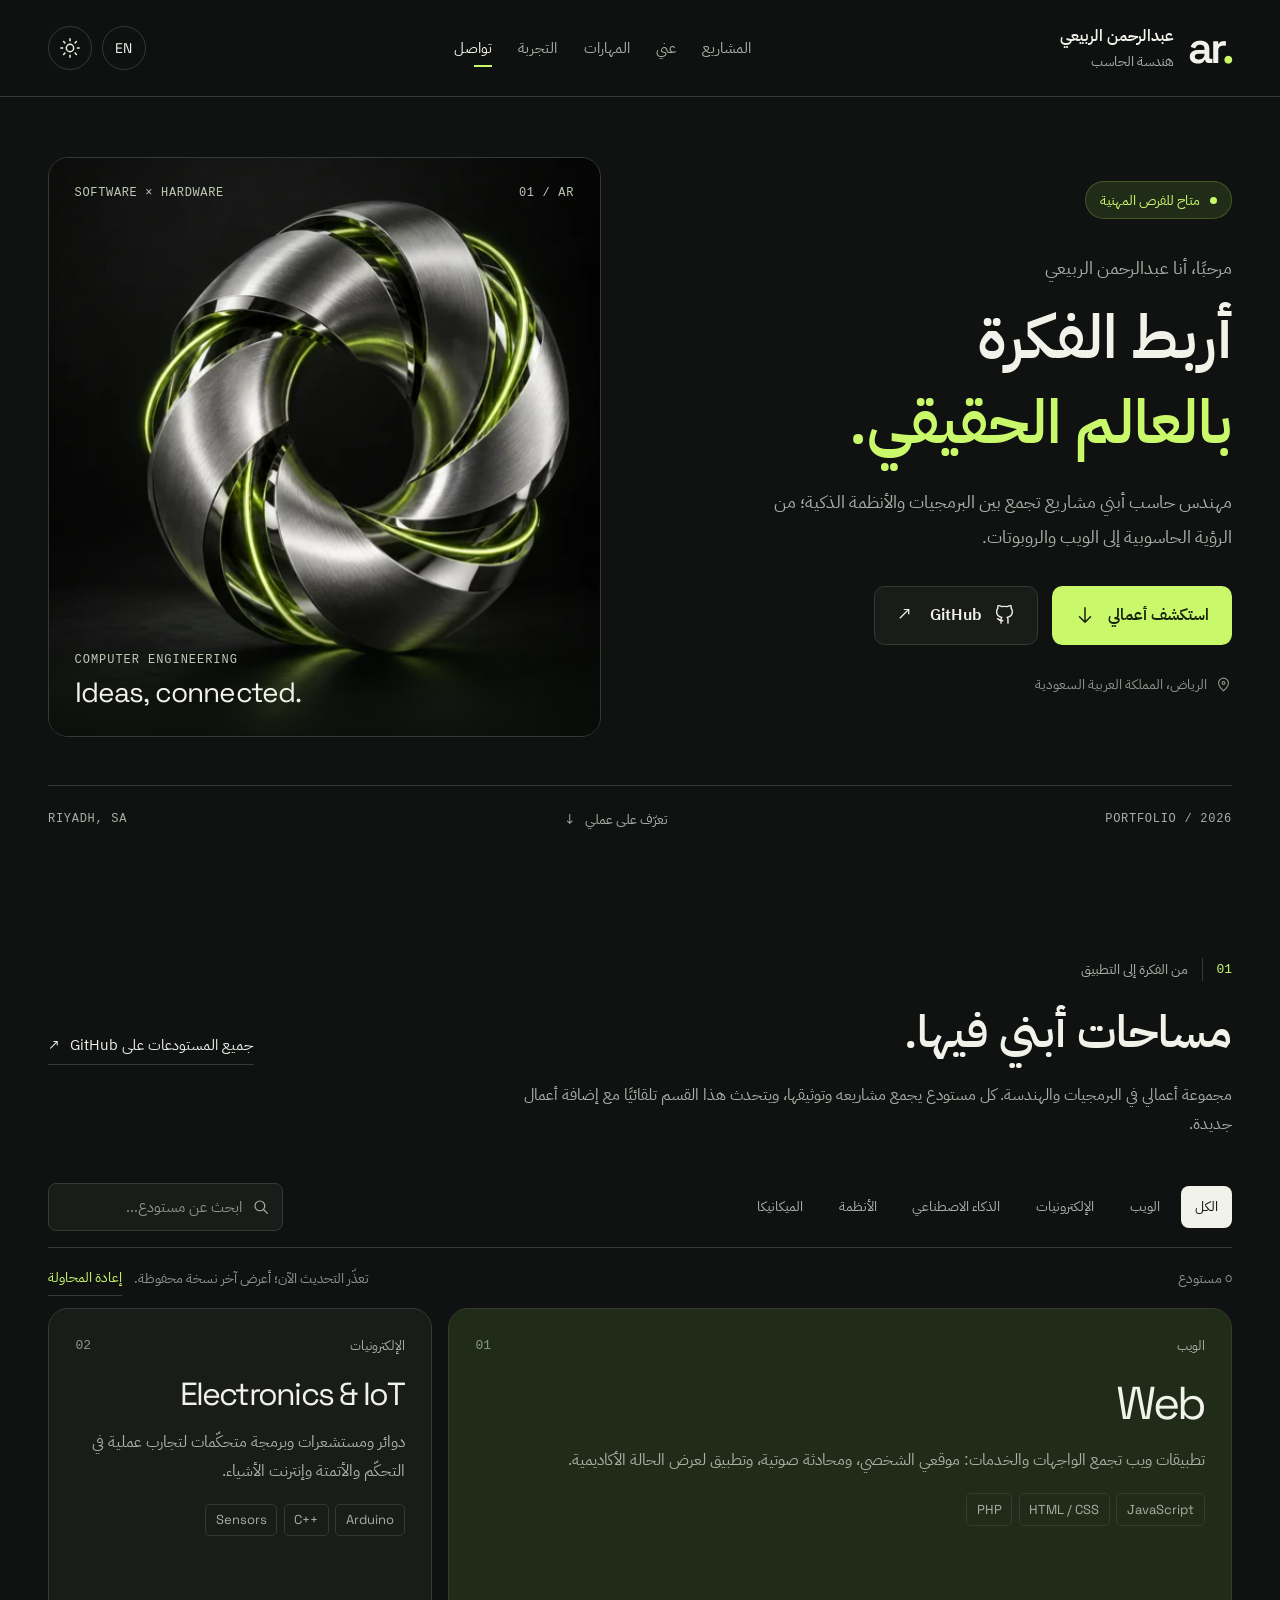
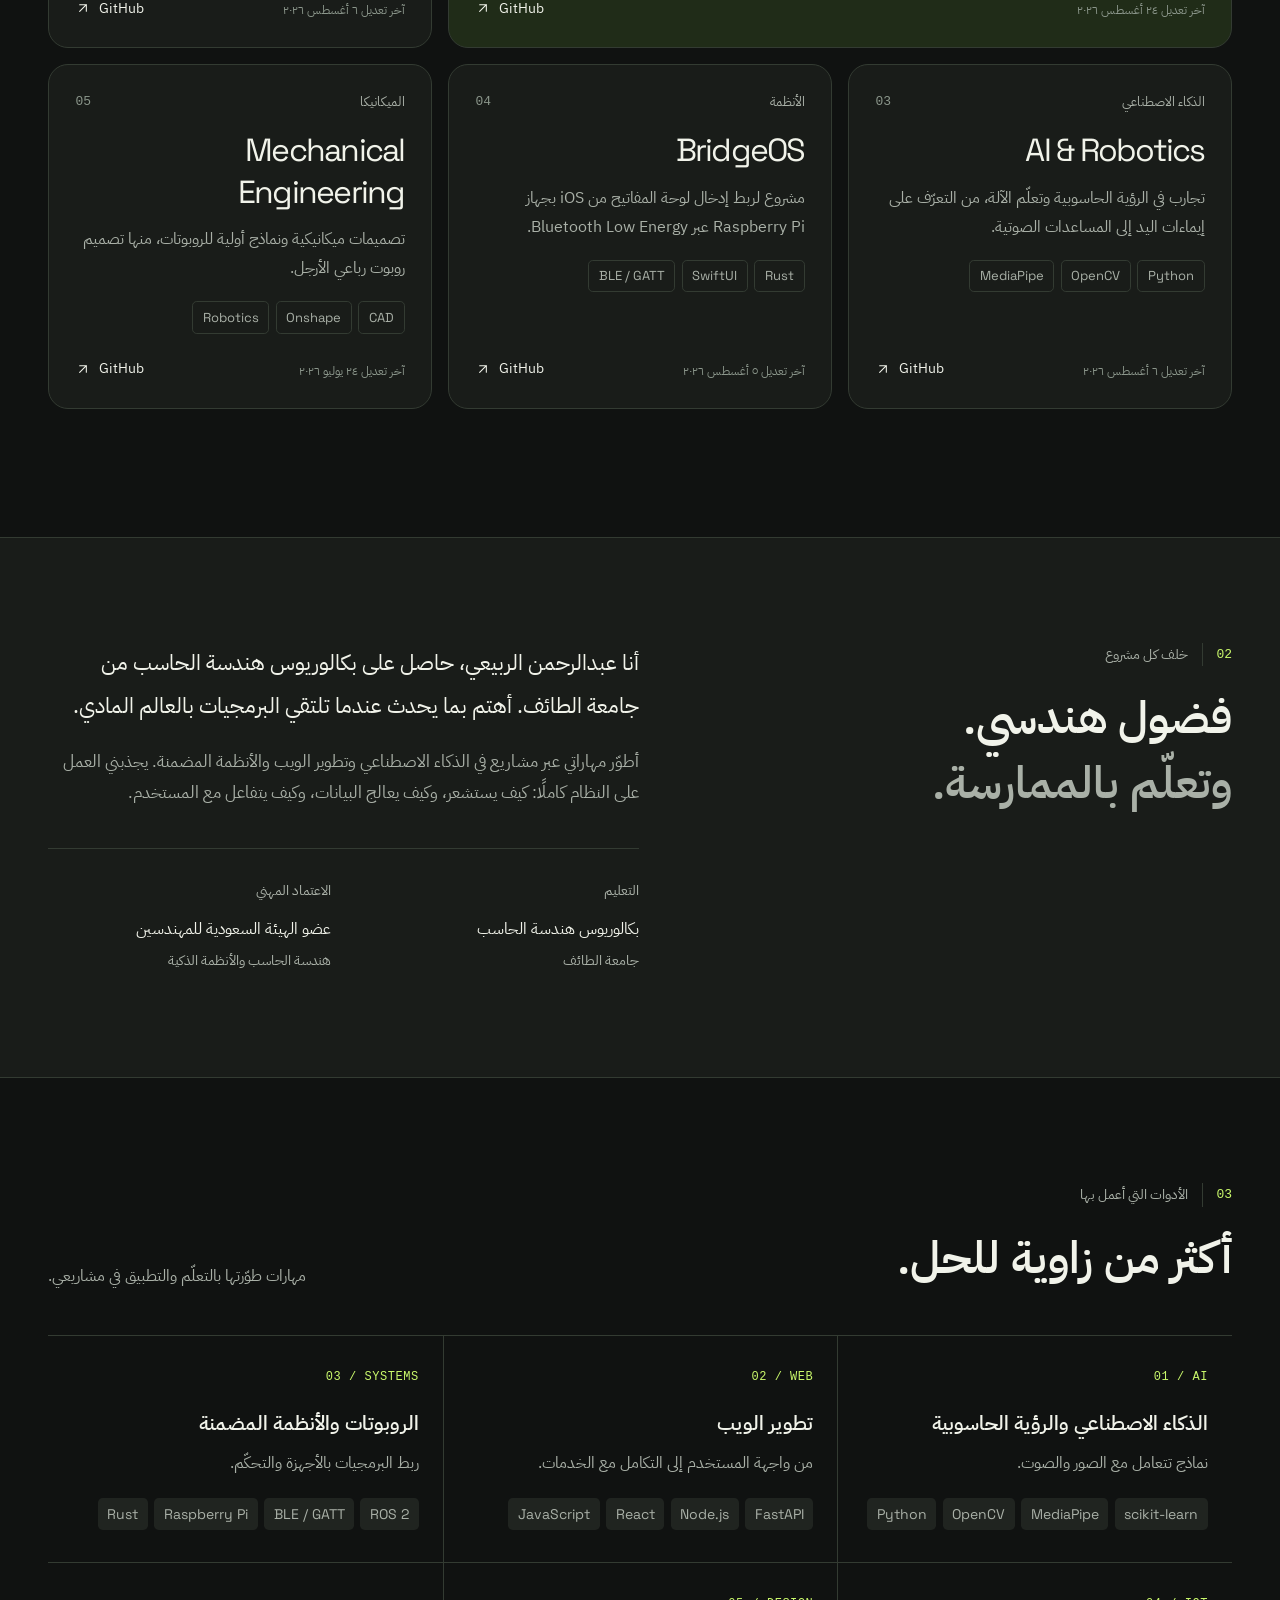
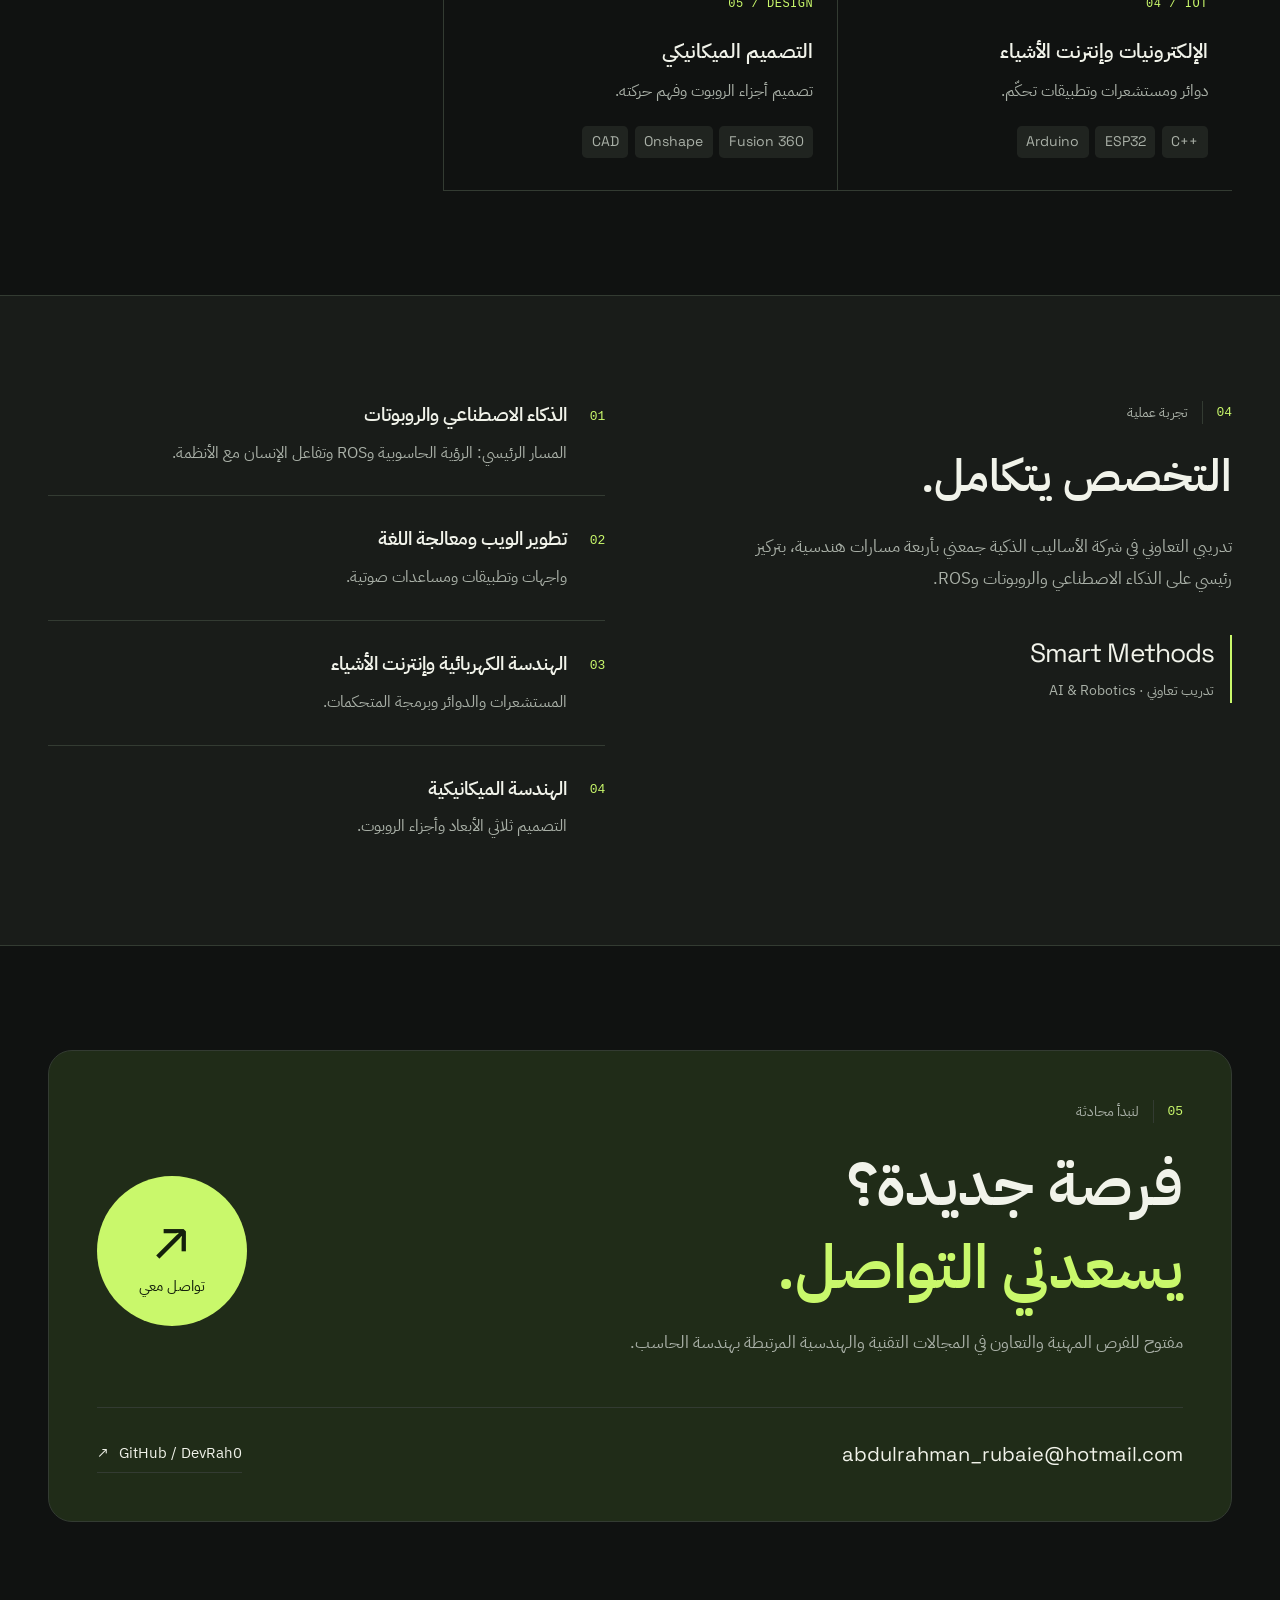
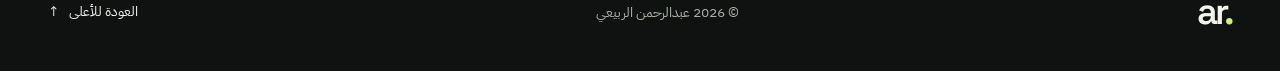
==== commit 5e82737c: "Redesign bilingual engineering portfolio with graphite and lime identity Prepare the complete redesi" ====
--- a/projects/portfolio/index.html
+++ b/projects/portfolio/index.html
@@ -1,325 +1,144 @@
 <!doctype html>
 <html lang="ar" dir="rtl" data-theme="dark">
-  <head>
-    <meta charset="UTF-8" />
-    <meta name="viewport" content="width=device-width, initial-scale=1.0, viewport-fit=cover" />
-    <title>عبدالرحمن الربيعي — خريج هندسة الحاسب</title>
-    <meta
-      name="description"
-      content="خريج هندسة الحاسب يبني أنظمة ذكية تربط البرمجيات بالعالم الحقيقي: الذكاء الاصطناعي، الرؤية الحاسوبية، تطوير الويب، الروبوتات والأنظمة المضمنة."
-    />
-    <meta name="author" content="Abdulrahman Al-Rubaie" />
-    <meta name="theme-color" content="#070a16" />
-    <link rel="icon" href="assets/favicon.svg" type="image/svg+xml" />
+<head>
+  <meta charset="UTF-8" />
+  <meta name="viewport" content="width=device-width, initial-scale=1.0, viewport-fit=cover" />
+  <title>عبدالرحمن الربيعي | هندسة الحاسب</title>
+  <meta name="description" content="عبدالرحمن الربيعي، مهندس حاسب. مشاريع عملية في الذكاء الاصطناعي، تطوير الويب، الروبوتات والأنظمة المضمنة. الرياض، السعودية." />
+  <meta name="author" content="Abdulrahman Al-Rubaie" />
+  <meta name="theme-color" content="#101211" />
+  <link rel="icon" href="assets/favicon.svg" type="image/svg+xml" />
+  <link rel="canonical" href="https://devrah0.github.io/Web/" />
+  <meta property="og:type" content="website" />
+  <meta property="og:site_name" content="Abdulrahman Al-Rubaie" />
+  <meta property="og:title" content="Abdulrahman Al-Rubaie — Computer Engineering" />
+  <meta property="og:description" content="Software meets the physical world. Explore my work in AI, web development, robotics and embedded systems." />
+  <meta property="og:url" content="https://devrah0.github.io/Web/" />
+  <meta property="og:image" content="https://devrah0.github.io/Web/assets/og-image.png" />
+  <meta property="og:image:width" content="1200" />
+  <meta property="og:image:height" content="630" />
+  <meta property="og:image:alt" content="عبدالرحمن الربيعي — خريج هندسة الحاسب" />
+  <meta property="og:locale" content="ar_AR" />
+  <meta property="og:locale:alternate" content="en_US" />
+  <meta name="twitter:card" content="summary_large_image" />
+  <meta name="twitter:title" content="Abdulrahman Al-Rubaie — Computer Engineering" />
+  <meta name="twitter:description" content="Building practical projects across AI, web, robotics and embedded systems." />
+  <meta name="twitter:image" content="https://devrah0.github.io/Web/assets/og-image.png" />
+  <link rel="preload" href="assets/fonts/plex-arabic-semibold.woff" as="font" type="font/woff" crossorigin />
+  <link rel="stylesheet" href="css/styles.css" />
+  <script>
+    try {
+      const theme = localStorage.getItem('theme');
+      document.documentElement.dataset.theme = theme === 'light' ? 'light' : 'dark';
+    } catch (_) {}
+  </script>
+  <script src="js/main.js" type="module"></script>
+  <script type="application/ld+json">
+  {
+    "@context":"https://schema.org","@type":"Person",
+    "name":"Abdulrahman Al-Rubaie","alternateName":"عبدالرحمن الربيعي",
+    "url":"https://devrah0.github.io/Web/","email":"mailto:abdulrahman_rubaie@hotmail.com",
+    "jobTitle":"Computer Engineer","alumniOf":{"@type":"CollegeOrUniversity","name":"Taif University"},
+    "knowsAbout":["Computer Engineering","Artificial Intelligence","Computer Vision","Web Development","Robotics","Embedded Systems","Internet of Things","ROS"],
+    "sameAs":["https://github.com/DevRah0"]
+  }
+  </script>
+</head>
+<body id="top">
+  <a class="skip-link" href="#main-content" data-i18n="skip">تخطَّ إلى المحتوى</a>
+  <header class="site-header">
+    <nav class="nav-shell shell" aria-label="التنقل الرئيسي" data-i18n-aria="navLabel">
+      <a class="brand" href="#top" aria-label="عبدالرحمن الربيعي — الرئيسية" data-i18n-aria="brandLabel">
+        <span class="brand-mark" dir="ltr" aria-hidden="true">ar<span>.</span></span>
+        <span class="brand-copy"><strong data-i18n="name">عبدالرحمن الربيعي</strong><small data-i18n="discipline">هندسة الحاسب</small></span>
+      </a>
+      <div class="nav-links" id="nav-menu">
+        <a href="#projects" data-nav data-i18n="navProjects">المشاريع</a>
+        <a href="#about" data-nav data-i18n="navAbout">عني</a>
+        <a href="#expertise" data-nav data-i18n="navExpertise">المهارات</a>
+        <a href="#journey" data-nav data-i18n="navJourney">التجربة</a>
+        <a href="#contact" data-nav data-i18n="navContact">تواصل</a>
+      </div>
+      <div class="nav-actions">
+        <button class="lang-toggle" type="button" aria-label="Switch to English" lang="en">EN</button>
+        <button class="theme-toggle icon-button" type="button" aria-label="تفعيل المظهر الفاتح">
+          <svg class="sun-icon" viewBox="0 0 24 24" aria-hidden="true"><circle cx="12" cy="12" r="4"/><path d="M12 2v2m0 16v2M2 12h2m16 0h2M5 5l1.4 1.4m11.2 11.2L19 19M5 19l1.4-1.4M17.6 6.4 19 5"/></svg>
+          <svg class="moon-icon" viewBox="0 0 24 24" aria-hidden="true"><path d="M20.6 14A8.8 8.8 0 0 1 10 3.4 9 9 0 1 0 20.6 14Z"/></svg>
+        </button>
+        <button class="menu-toggle icon-button" type="button" aria-expanded="false" aria-controls="nav-menu" aria-label="فتح القائمة"><span></span><span></span></button>
+      </div>
+    </nav>
+  </header>
 
-    <!-- Canonical + Open Graph -->
-    <link rel="canonical" href="https://devrah0.github.io/Web/" />
-    <meta property="og:type" content="website" />
-    <meta property="og:site_name" content="Abdulrahman Al-Rubaie" />
-    <meta property="og:title" content="Abdulrahman Al-Rubaie — Computer Engineering Graduate" />
-    <meta
-      property="og:description"
-      content="Computer Engineering graduate building intelligent systems that connect software with the real world — AI, computer vision, web, robotics, and embedded systems."
-    />
-    <meta property="og:url" content="https://devrah0.github.io/Web/" />
-    <meta property="og:image" content="https://devrah0.github.io/Web/assets/og-image.png" />
-    <meta property="og:image:width" content="1200" />
-    <meta property="og:image:height" content="630" />
-    <meta property="og:image:alt" content="عبدالرحمن الربيعي — خريج هندسة الحاسب" />
-    <meta property="og:locale" content="ar_AR" />
-    <meta property="og:locale:alternate" content="en_US" />
+  <main id="main-content">
+    <section class="hero shell" aria-labelledby="hero-title">
+      <div class="hero-copy">
+        <p class="eyebrow availability"><span class="status-dot" aria-hidden="true"></span><span data-i18n="available">متاح للفرص المهنية</span></p>
+        <p class="hero-intro" data-i18n="intro">مرحبًا، أنا عبدالرحمن الربيعي</p>
+        <h1 id="hero-title"><span data-i18n="heroA">أربط الفكرة</span><span class="accent-text" data-i18n="heroB">بالعالم الحقيقي.</span></h1>
+        <p class="hero-description" data-i18n="heroDescription">مهندس حاسب أبني مشاريع تجمع بين البرمجيات والأنظمة الذكية؛ من الرؤية الحاسوبية إلى الويب والروبوتات.</p>
+        <div class="hero-actions">
+          <a class="button button-primary" href="#projects"><span data-i18n="explore">استكشف أعمالي</span><svg viewBox="0 0 24 24" aria-hidden="true"><path d="M12 4v16m-6-6 6 6 6-6"/></svg></a>
+          <a class="button button-outline" href="https://github.com/DevRah0" target="_blank" rel="noopener noreferrer"><svg viewBox="0 0 24 24" aria-hidden="true"><path d="M9 19c-4 1-4-2-6-2m12 5v-4a3.5 3.5 0 0 0-1-2.7c3-.3 6-1.4 6-6.3A5 5 0 0 0 18.5 5a4.5 4.5 0 0 0-.1-3S17.2 1.6 14 3a14 14 0 0 0-6 0C5 1.6 3.6 2 3.6 2a4.5 4.5 0 0 0-.1 3A5 5 0 0 0 2 9c0 5 3 6 6 6.3A3.5 3.5 0 0 0 7 18v4" transform="translate(1 0) scale(.95)"/></svg><span>GitHub</span><span class="external-symbol" aria-hidden="true">↗</span></a>
+        </div>
+        <div class="hero-location"><svg viewBox="0 0 24 24" aria-hidden="true"><path d="M19 10c0 5-7 11-7 11S5 15 5 10a7 7 0 0 1 14 0Z"/><circle cx="12" cy="10" r="2"/></svg><span data-i18n="location">الرياض، المملكة العربية السعودية</span></div>
+      </div>
+      <figure class="hero-art" aria-hidden="true">
+        <div class="art-meta" dir="ltr"><span>SOFTWARE × HARDWARE</span><span>01 / AR</span></div>
+        <img src="assets/engineering-loop.webp" srcset="assets/engineering-loop-small.webp 720w, assets/engineering-loop.webp 1280w" sizes="(max-width: 760px) 92vw, 50vw" width="1280" height="960" alt="" fetchpriority="high" />
+        <figcaption><span class="art-caption-label">COMPUTER ENGINEERING</span><span class="art-caption-value">Ideas, connected.</span></figcaption>
+      </figure>
+      <div class="hero-baseline"><span dir="ltr">PORTFOLIO / <span class="current-year">2026</span></span><a href="#projects"><span data-i18n="scroll">تعرّف على عملي</span><span aria-hidden="true">↓</span></a><span class="baseline-end" dir="ltr">RIYADH, SA</span></div>
+    </section>
 
-    <!-- Twitter -->
-    <meta name="twitter:card" content="summary_large_image" />
-    <meta name="twitter:title" content="Abdulrahman Al-Rubaie — Computer Engineering Graduate" />
-    <meta
-      name="twitter:description"
-      content="Building intelligent systems that connect software with the real world: AI, web, robotics, and embedded systems."
-    />
-    <meta name="twitter:image" content="https://devrah0.github.io/Web/assets/og-image.png" />
+    <section class="section projects-section" id="projects" aria-labelledby="projects-title">
+      <div class="shell">
+        <div class="section-header"><div><p class="section-index"><span>01</span><span data-i18n="projectsLabel">من الفكرة إلى التطبيق</span></p><h2 id="projects-title" data-i18n="projectsTitle">مساحات أبني فيها.</h2></div><a class="text-link" href="https://github.com/DevRah0?tab=repositories" target="_blank" rel="noopener noreferrer"><span data-i18n="allOnGithub">جميع المستودعات على GitHub</span><span aria-hidden="true">↗</span></a></div>
+        <p class="section-description" data-i18n="projectsDescription">مجموعة أعمالي في البرمجيات والهندسة. كل مستودع يجمع مشاريعه وتوثيقها، ويتحدث هذا القسم تلقائيًا مع إضافة أعمال جديدة.</p>
+        <div class="repo-toolbar">
+          <div id="repo-filters" class="filters" role="group" aria-label="تصفية المستودعات" data-i18n-aria="filtersLabel"></div>
+          <label class="search-wrap"><svg viewBox="0 0 24 24" aria-hidden="true"><circle cx="10.5" cy="10.5" r="6.5"/><path d="m16 16 4.5 4.5"/></svg><input type="search" id="repo-search" placeholder="ابحث عن مستودع…" aria-label="ابحث عن مستودع" autocomplete="off" /></label>
+        </div>
+        <div class="repo-summary"><span id="repos-count"></span><span id="repo-status" role="status"></span><button id="retry-repos" type="button" class="text-link" hidden data-i18n="retry">إعادة المحاولة</button></div>
+        <div id="repo-list" class="repo-grid" aria-busy="true"></div>
+        <p id="repo-announcement" class="sr-only" role="status" aria-live="polite"></p>
+        <nav id="repo-pagination" class="pagination" aria-label="صفحات المستودعات" data-i18n-aria="paginationLabel"></nav>
+        <noscript><div class="no-script-projects"><a href="https://github.com/DevRah0/Ai-and-Robotics">AI &amp; Robotics ↗</a><a href="https://github.com/DevRah0/BridgeOS">BridgeOS ↗</a><a href="https://github.com/DevRah0/Web">Web ↗</a><a href="https://github.com/DevRah0/Electronics_and_IoT">Electronics &amp; IoT ↗</a><a href="https://github.com/DevRah0/mechanical_eng">Mechanical Engineering ↗</a></div></noscript>
+      </div>
+    </section>
 
-    <link rel="stylesheet" href="css/styles.css" />
-    <script src="js/main.js" defer></script>
+    <section class="section about-section" id="about" aria-labelledby="about-title">
+      <div class="shell about-layout">
+        <div><p class="section-index"><span>02</span><span data-i18n="aboutLabel">خلف كل مشروع</span></p><h2 id="about-title"><span data-i18n="aboutA">فضول هندسي.</span><span class="muted-text" data-i18n="aboutB">وتعلّم بالممارسة.</span></h2></div>
+        <div class="about-content"><p class="about-lead" data-i18n="aboutLead">أنا عبدالرحمن الربيعي، حاصل على بكالوريوس هندسة الحاسب من جامعة الطائف. أهتم بما يحدث عندما تلتقي البرمجيات بالعالم المادي.</p><p data-i18n="aboutBody">أطوّر مهاراتي عبر مشاريع في الذكاء الاصطناعي وتطوير الويب والأنظمة المضمنة. يجذبني العمل على النظام كاملًا: كيف يستشعر، وكيف يعالج البيانات، وكيف يتفاعل مع المستخدم.</p><div class="about-details"><div><span data-i18n="educationLabel">التعليم</span><strong data-i18n="education">بكالوريوس هندسة الحاسب</strong><small data-i18n="university">جامعة الطائف</small></div><div><span data-i18n="accreditationLabel">الاعتماد المهني</span><strong data-i18n="accreditation">عضو الهيئة السعودية للمهندسين</strong><small data-i18n="focus">هندسة الحاسب والأنظمة الذكية</small></div></div></div>
+      </div>
+    </section>
 
-    <script type="application/ld+json">
-      {
-        "@context": "https://schema.org",
-        "@type": "Person",
-        "name": "Abdulrahman Al-Rubaie",
-        "alternateName": "عبدالرحمن الربيعي",
-        "url": "https://devrah0.github.io/Web/",
-        "email": "mailto:abdulrahman_rubaie@hotmail.com",
-        "jobTitle": "Computer Engineering Graduate",
-        "alumniOf": { "@type": "CollegeOrUniversity", "name": "Taif University" },
-        "knowsAbout": [
-          "Artificial Intelligence", "Computer Vision", "Web Development",
-          "Robotics", "Embedded Systems", "Internet of Things", "ROS"
-        ],
-        "sameAs": ["https://github.com/DevRah0"]
-      }
-    </script>
-  </head>
+    <section class="section" id="expertise" aria-labelledby="expertise-title">
+      <div class="shell">
+        <div class="section-header"><div><p class="section-index"><span>03</span><span data-i18n="expertiseLabel">الأدوات التي أعمل بها</span></p><h2 id="expertise-title" data-i18n="expertiseTitle">أكثر من زاوية للحل.</h2></div><p class="section-side-note" data-i18n="expertiseNote">مهارات طوّرتها بالتعلّم والتطبيق في مشاريعي.</p></div>
+        <div id="expertise-grid" class="expertise-grid">
+          <article class="expertise-card"><span class="expertise-number">01 / AI</span><h3>الذكاء الاصطناعي والرؤية الحاسوبية</h3><p>نماذج تتعامل مع الصور والصوت.</p><ul class="tech-tags" dir="ltr"><li>Python</li><li>OpenCV</li><li>MediaPipe</li><li>scikit-learn</li></ul></article>
+          <article class="expertise-card"><span class="expertise-number">02 / WEB</span><h3>تطوير الويب</h3><p>من واجهة المستخدم إلى التكامل مع الخدمات.</p><ul class="tech-tags" dir="ltr"><li>JavaScript</li><li>React</li><li>Node.js</li><li>FastAPI</li></ul></article>
+          <article class="expertise-card"><span class="expertise-number">03 / SYSTEMS</span><h3>الروبوتات والأنظمة المضمنة</h3><p>ربط البرمجيات بالأجهزة والتحكّم.</p><ul class="tech-tags" dir="ltr"><li>Rust</li><li>Raspberry Pi</li><li>BLE / GATT</li><li>ROS 2</li></ul></article>
+          <article class="expertise-card"><span class="expertise-number">04 / IOT</span><h3>الإلكترونيات وإنترنت الأشياء</h3><p>دوائر ومستشعرات وتطبيقات تحكّم.</p><ul class="tech-tags" dir="ltr"><li>Arduino</li><li>ESP32</li><li>C++</li></ul></article>
+          <article class="expertise-card"><span class="expertise-number">05 / DESIGN</span><h3>التصميم الميكانيكي</h3><p>تصميم أجزاء الروبوت وفهم حركته.</p><ul class="tech-tags" dir="ltr"><li>CAD</li><li>Onshape</li><li>Fusion 360</li></ul></article>
+        </div>
+      </div>
+    </section>
 
-  <body>
-    <a class="skip-link" href="#main-content">تخطَّ إلى المحتوى</a>
+    <section class="section journey-section" id="journey" aria-labelledby="journey-title">
+      <div class="shell journey-layout">
+        <div class="journey-intro"><p class="section-index"><span>04</span><span data-i18n="journeyLabel">تجربة عملية</span></p><h2 id="journey-title" data-i18n="journeyTitle">التخصص يتكامل.</h2><p data-i18n="journeyDescription">تدريبي التعاوني في شركة الأساليب الذكية جمعني بأربعة مسارات هندسية، بتركيز رئيسي على الذكاء الاصطناعي والروبوتات وROS.</p><div class="company-signature"><span dir="ltr">Smart Methods</span><small data-i18n="trainingLabel">تدريب تعاوني · AI & Robotics</small></div></div>
+        <div class="journey-tracks" id="journey-tracks"><article><span class="track-number">01</span><div><h3>الذكاء الاصطناعي والروبوتات</h3><p>المسار الرئيسي: الرؤية الحاسوبية وROS وتفاعل الإنسان مع الأنظمة.</p></div></article><article><span class="track-number">02</span><div><h3>تطوير الويب ومعالجة اللغة</h3><p>واجهات وتطبيقات ومساعدات صوتية.</p></div></article><article><span class="track-number">03</span><div><h3>الهندسة الكهربائية وإنترنت الأشياء</h3><p>المستشعرات والدوائر وبرمجة المتحكمات.</p></div></article><article><span class="track-number">04</span><div><h3>الهندسة الميكانيكية</h3><p>التصميم ثلاثي الأبعاد وأجزاء الروبوت.</p></div></article></div>
+      </div>
+    </section>
 
-    <div class="page-backdrop" aria-hidden="true"></div>
-
-    <header class="site-header" id="top">
-      <nav class="nav-shell" aria-label="التنقل الرئيسي">
-        <a class="brand" href="#top" aria-label="العودة إلى بداية الصفحة">
-          <svg class="brand-mark" viewBox="0 0 32 32" aria-hidden="true">
-            <rect x="5" y="5" width="22" height="22" rx="6" fill="none" stroke="var(--accent)" stroke-width="2.2" />
-            <circle cx="16" cy="16" r="7" fill="var(--accent)" opacity="0.85" />
-          </svg>
-          <span class="brand-name">عبدالرحمن الربيعي</span>
-        </a>
-
-        <div class="nav-links" id="nav-menu">
-          <a href="#about" data-nav>عني</a>
-          <a href="#expertise" data-nav>المجالات</a>
-          <a href="#projects" data-nav>المستودعات</a>
-          <a href="#journey" data-nav>الرحلة</a>
-          <a href="#contact" data-nav>تواصل</a>
-        </div>
-
-        <div class="nav-actions">
-          <button class="theme-toggle" type="button" aria-label="تبديل المظهر" title="تبديل المظهر">
-            <svg class="icon-sun" viewBox="0 0 24 24" aria-hidden="true"><circle cx="12" cy="12" r="3.4" /><path d="M12 2v2.1M12 19.9V22M4.9 4.9l1.5 1.5M17.6 17.6l1.5 1.5M2 12h2.1M19.9 12H22M4.9 19.1l1.5-1.5M17.6 6.4l1.5-1.5" /></svg>
-            <svg class="icon-moon" viewBox="0 0 24 24" aria-hidden="true"><path d="M20.5 14.2A8.5 8.5 0 0 1 9.8 3.5 8.5 8.5 0 1 0 20.5 14.2Z" /></svg>
-          </button>
-          <button class="lang-toggle" type="button" aria-label="التبديل إلى الإنجليزية" title="التبديل إلى الإنجليزية">EN</button>
-          <a class="btn btn-primary nav-cta" href="#contact">تواصل</a>
-          <button class="menu-toggle" type="button" aria-expanded="false" aria-controls="nav-menu" aria-label="فتح القائمة">
-            <span></span><span></span><span></span>
-          </button>
-        </div>
-      </nav>
-    </header>
-
-    <main id="main-content">
-      <!-- ============ HERO ============ -->
-      <section class="hero" aria-labelledby="hero-title">
-        <div class="hero-bg" aria-hidden="true">
-          <div class="hero-grid"></div>
-          <div class="hero-rings" aria-hidden="true">
-            <svg viewBox="0 0 900 620" class="hero-rings-svg">
-              <g stroke="rgba(120,180,255,0.2)" fill="none"><circle cx="620" cy="300" r="240" /></g>
-              <g stroke="rgba(168,140,255,0.18)" fill="none"><circle cx="620" cy="300" r="178" /></g>
-              <g stroke="rgba(120,231,255,0.16)" fill="none"><circle cx="620" cy="300" r="120" /></g>
-              <circle class="hero-dot" cx="400" cy="180" r="4" fill="var(--accent)" />
-              <circle class="hero-dot" cx="770" cy="420" r="4" fill="var(--accent-2)" />
-              <circle class="hero-node" cx="620" cy="300" r="7" fill="var(--accent)" />
-              <path class="hero-link" d="M620 300 L400 180" />
-              <path class="hero-link" d="M620 300 L770 420" />
-              <circle cx="380" cy="210" r="26" fill="rgba(120,231,255,0.06)" stroke="rgba(120,231,255,0.4)" />
-              <circle cx="745" cy="395" r="20" fill="rgba(168,140,255,0.06)" stroke="rgba(168,140,255,0.4)" />
-            </svg>
-          </div>
-        </div>
-
-        <div class="hero-content shell">
-          <div class="hero-copy">
-            <p class="kicker"><span class="dot"></span> متاح للفرص والتعاون المهني</p>
-            <h1 id="hero-title">
-              <span id="hero-title-a" class="hero-title-main">خريج هندسة حاسب</span>
-              <span id="hero-title-b" class="grad-text hero-title-grad">يبني أنظمة ذكية</span>
-            </h1>
-            <p class="hero-sub">تُدمج البرمجيات بالعالم الحقيقي — من الذكاء الاصطناعي والرؤية الحاسوبية إلى الويب والروبوتات والأنظمة المضمنة.</p>
-            <p class="hero-identity">أنا <strong>عبدالرحمن الربيعي</strong>، خريج هندسة حاسب أحوّل الأفكار التقنية إلى حلول عملية قابلة للتطوّر.</p>
-            <div class="hero-actions">
-              <a class="btn btn-primary primary" href="#projects">
-                <span class="lbl">استكشف المستودعات</span>
-                <svg viewBox="0 0 24 24" aria-hidden="true"><path d="M4 12h15M14 6l6 6-6 6" /></svg>
-              </a>
-              <a class="btn btn-ghost ghost" href="#contact">
-                <span class="lbl">تواصل معي</span>
-              </a>
-              <a class="btn btn-link link" href="https://github.com/DevRah0" target="_blank" rel="noopener noreferrer">
-                <span class="lbl">GitHub</span>
-                <svg viewBox="0 0 24 24" aria-hidden="true"><path d="M14 4h6v5M20 8l-6-4M18 8v5a1 1 0 0 1-1 1H4v12a1 1 0 0 1-1-1z" /></svg>
-              </a>
-            </div>
-          </div>
-
-          <div class="hero-visual" aria-hidden="true">
-            <div class="system-visual">
-              <svg viewBox="0 0 420 380" class="system-svg">
-                <defs>
-                  <linearGradient id="lineGrad" x1="0" y1="0" x2="1" y2="1">
-                    <stop offset="0" stop-color="var(--accent)" />
-                    <stop offset="1" stop-color="var(--accent-2)" />
-                  </linearGradient>
-                </defs>
-                <g>
-                  <rect x="45" y="150" width="120" height="46" rx="12" fill="rgba(94,160,255,0.08)" stroke="var(--accent)" stroke-width="1.6" />
-                  <text x="105" y="179" text-anchor="middle" class="node-label">AI</text>
-                </g>
-                <g>
-                  <rect x="240" y="150" width="120" height="46" rx="12" fill="rgba(124,214,255,0.07)" stroke="var(--accent-2)" stroke-width="1.6" />
-                  <text x="300" y="179" text-anchor="middle" class="node-label">Web</text>
-                </g>
-                <g>
-                  <rect x="78" y="300" width="120" height="46" rx="12" fill="rgba(167,139,255,0.07)" stroke="var(--violet)" stroke-width="1.6" />
-                  <text x="138" y="329" text-anchor="middle" class="node-label">Robotics</text>
-                </g>
-                <g>
-                  <rect x="190" y="44" width="120" height="46" rx="12" fill="rgba(124,214,255,0.05)" stroke="var(--accent-2)" stroke-width="1.4" />
-                  <text x="250" y="70" text-anchor="middle" class="node-label xl">Embedded + IoT</text>
-                </g>
-                <g class="l-edge" stroke="url(#lineGrad)" stroke-width="1.4" stroke-dasharray="3 5">
-                  <path d="M105 196 L300 196" />
-                  <path d="M165 173 L250 90" />
-                  <path d="M138 173 L138 323" />
-                  <path d="M300 196 L250 67" />
-                </g>
-                <circle class="pulse" cx="105" cy="196" r="3" />
-                <circle class="pulse" cx="300" cy="196" r="3" />
-              </svg>
-              <div class="visual-caption">
-                <span class="caption-dot"></span>
-                <span class="caption-text">النظام المتكامل يعمل الآن</span>
-              </div>
-            </div>
-          </div>
-        </div>
-      </section>
-
-      <!-- ============ MARQUEE ============ -->
-      <section class="marquee" aria-label="مجالات العمل">
-        <div class="marquee-track">
-          <span>ذكاء اصطناعي</span><i>✦</i><span>رؤية حاسوبية</span><i>✦</i><span>تطوير ويب</span><i>✦</i>
-        </div>
-      </section>
-
-      <!-- ============ ABOUT ============ -->
-      <section class="section" id="about" aria-labelledby="about-title">
-        <div class="shell">
-          <p class="section-tag" data-reveal><span class="tag-num">01</span><span class="tag-text">عني</span></p>
-          <div class="about-layout">
-            <div class="about-copy" data-reveal>
-              <h2 id="about-title">
-                <span id="about-title-a" data-reveal>خريج هندسة حاسب بتركيز على</span>
-                <span id="about-title-b" class="grad-text" data-reveal>دمج البرمجيات بالعالم الحقيقي</span>
-              </h2>
-              <div class="about-paragraphs">
-                <p class="lead">أنا <strong>عبدالرحمن الربيعي</strong>، خريج هندسة الحاسب. عملي لا يقف عند كتابة الكود، بل في بناء أنظمة ذكية تدمج البرمجيات مع الأنظمة المادية لحلول عملية.</p>
-                <p>أتنقّل بين الذكاء الاصطناعي، الرؤية الحاسوبية، تطوير الويب، الروبوتات، الأنظمة المضمنة وإنترنت الأشياء. أركّز على مشاريع عملية، تعلّم مستمر، وتحويل الفكرة إلى منتج يعمل فعلًا.</p>
-              </div>
-              <a class="inline-link" href="#projects">
-                <span class="lbl">رؤية مستودعاتي</span>
-                <svg viewBox="0 0 24 24" aria-hidden="true"><path d="M4 12h15M14 6l6 6-6 6" /></svg>
-              </a>
-            </div>
-            <aside class="about-facts" aria-label="حقائق موجزة">
-              <div class="fact-card"><p class="fact-label">تخصصي</p><p class="fact-value">هندسة الحاسب</p></div>
-              <div class="fact-card"><p class="fact-label">الحالة</p><p class="fact-value">خريج</p></div>
-              <div class="fact-card"><p class="fact-label">التركيز</p><p class="fact-value">أنظمة ذكية عملية</p></div>
-            </aside>
-          </div>
-        </div>
-      </section>
-
-      <!-- ============ EXPERTISE ============ -->
-      <section class="section" id="expertise" aria-labelledby="expertise-title">
-        <div class="shell">
-          <p class="section-tag" data-reveal><span class="tag-num">02</span><span class="tag-text">المجالات</span></p>
-          <h2 class="section-title" id="expertise-title" data-reveal>خبرات تقنية <span class="grad-text">متنوّعة</span></h2>
-          <div class="expertise-grid" id="expertise-grid"><!-- generated by JS --></div>
-        </div>
-      </section>
-
-      <!-- ============ REPOS ============ -->
-      <section class="section" id="projects" aria-labelledby="repos-title">
-        <div class="shell">
-          <p class="section-tag" data-reveal><span class="tag-num">03</span><span class="tag-text">مشاريعي</span></p>
-          <div class="repos-heading">
-            <h2 class="section-title" id="repos-title">
-              <span data-reveal>مستودعاتي على <span class="grad-text" id="repos-title-grad">GitHub</span></span>
-            </h2>
-            <p class="repos-count" id="repos-count">—</p>
-          </div>
-          <p class="repos-sub" data-reveal>تُحدَّث تلقائيًا من مستودعاتي العامة.</p>
-
-          <div class="repos-toolbar" data-reveal>
-            <label class="search-wrap">
-              <svg viewBox="0 0 24 24" class="search-icon" aria-hidden="true"><circle cx="11" cy="11" r="7" /><path d="m20 20-3.5-3.5" /></svg>
-              <input type="search" id="repo-search" placeholder="ابحث في المستودعات…" aria-label="ابحث في المستودعات" />
-            </label>
-            <div class="filters" id="repo-filters" role="group" aria-label="تصفية المستودعات"></div>
-          </div>
-
-          <div class="repo-list" id="repo-list" aria-live="polite"></div>
-          <nav class="pagination" id="repo-pagination" aria-label="تنقّل المستودعات"></nav>
-        </div>
-      </section>
-
-      <!-- ============ JOURNEY ============ -->
-      <section class="section" id="journey" aria-labelledby="journey-title">
-        <div class="shell">
-          <p class="section-tag" data-reveal><span class="tag-num">04</span><span class="tag-text">رحلة التدريب</span></p>
-          <div class="journey-heading" data-reveal>
-            <h2 class="section-title" id="journey-title">
-              <span id="journey-title-a">تدريب تعاوني في</span>
-              <span class="grad-text">Smart Methods</span>
-            </h2>
-            <p class="journey-sub">مسار متعدّد التخصصات أراني كيف تتكامل التقنيات لصناعة أنظمة ذكية وروبوتات.</p>
-          </div>
-          <div class="journey-grid" id="journey-grid"><!-- generated by JS --></div>
-          <div class="journey-note" data-reveal>
-            <p>علّمني المسار أن الأنظمة الذكية لا تُبنى بأداة واحدة، بل بتكامل الذكاء الاصطناعي مع الويب والكهرباء والميكانيكا — وهو ما أطبّقه في مشاريعي اليوم.</p>
-          </div>
-        </div>
-      </section>
-
-      <!-- ============ CONTACT ============ -->
-      <section class="section contact" id="contact" aria-labelledby="contact-title">
-        <div class="shell contact-shell">
-          <div class="contact-copy" data-reveal>
-            <p class="kicker"><span class="dot"></span> الخطوة التالية</p>
-            <h2 class="section-title" id="contact-title">
-              <span id="contact-title-a">لنبنِ شيئًا</span>
-              <span class="grad-text">عمليًّا</span>
-            </h2>
-            <p class="contact-sub">مفتوح للفرص المهنية والمشاريع والتعاون التقني. راسلني أو تابعني على GitHub.</p>
-            <a class="email-link" href="mailto:abdulrahman_rubaie@hotmail.com">
-              <span>abdulrahman_rubaie@hotmail.com</span>
-              <svg viewBox="0 0 24 24" aria-hidden="true"><path d="M14 20l6-4M20 8l-9-3M18 8v5a1 1 0 0 1-1 1H4v12a1 1 0 0 1-1-1z" /></svg>
-            </a>
-            <div class="contact-links">
-              <a class="btn btn-ghost github-btn" href="https://github.com/DevRah0" target="_blank" rel="noopener noreferrer">
-                <span class="lbl">GitHub</span>
-                <svg viewBox="0 0 24 24" aria-hidden="true"><path d="M14 20l6-6v4M20 10l-6-9M18 8v5a1 1 0 0 1-1 1H4v12a1 1 0 0 1-1-1z" /></svg>
-              </a>
-            </div>
-          </div>
-        </div>
-      </section>
-    </main>
-
-    <footer class="site-footer">
-      <div class="shell footer-shell">
-        <a class="brand foot-brand" href="#top" aria-label="العودة إلى بداية الصفحة">
-          <svg class="brand-mark" viewBox="0 0 32 32" aria-hidden="true">
-            <rect x="5" y="5" width="22" height="22" rx="6" fill="none" stroke="var(--accent)" stroke-width="2.2" />
-            <circle cx="16" cy="16" r="7" fill="var(--accent)" opacity="0.85" />
-          </svg>
-          <span class="brand-name">عبدالرحمن الربيعي</span>
-        </a>
-        <p class="footer-note">© <span id="year"></span> — بُنيت بعناية لصناعة الأنظمة الذكية.</p>
-        <a class="footer-top" href="#top" aria-label="العودة إلى الأعلى">
-          <span>للأعلى</span>
-          <svg viewBox="0 0 24 24" aria-hidden="true"><path d="M6 6 8 8 6 12 8 6 6 14" /></svg>
-        </a>
-      </div>
-    </footer>
-
-    <button class="to-top" type="button" aria-label="العودة إلى الأعلى">
-      <svg viewBox="0 0 24 24" aria-hidden="true"><path d="M12 3v2M12 4 8 12 10 21 8 12 12 12" /></svg>
-    </button>
-
-    <noscript>
-      <p class="noscript-note">الموقع يعمل بشكل أفضل مع تفعيل JavaScript لعرض مستودعات GitHub مباشرة.</p>
-    </noscript>
-  </body>
-</html>+    <section class="section contact-section" id="contact" aria-labelledby="contact-title">
+      <div class="shell contact-panel"><p class="section-index"><span>05</span><span data-i18n="contactLabel">لنبدأ محادثة</span></p><div class="contact-layout"><div><h2 id="contact-title"><span data-i18n="contactA">فرصة جديدة؟</span><span data-i18n="contactB">يسعدني التواصل.</span></h2><p data-i18n="contactDescription">مفتوح للفرص المهنية والتعاون في المجالات التقنية والهندسية المرتبطة بهندسة الحاسب.</p></div><a class="contact-action" href="mailto:abdulrahman_rubaie@hotmail.com" aria-label="راسل عبدالرحمن بالبريد الإلكتروني" data-i18n-aria="emailLabel"><span aria-hidden="true">↗</span><small data-i18n="sayHello">تواصل معي</small></a></div><div class="contact-bottom"><a href="mailto:abdulrahman_rubaie@hotmail.com" class="email-link" dir="ltr">abdulrahman_rubaie@hotmail.com</a><a class="text-link" href="https://github.com/DevRah0" target="_blank" rel="noopener noreferrer"><span>GitHub / DevRah0</span><span aria-hidden="true">↗</span></a></div></div>
+    </section>
+  </main>
+  <footer class="site-footer shell"><a class="brand-mark" href="#top" dir="ltr" aria-label="العودة إلى أعلى الصفحة" data-i18n-aria="backTop">ar<span>.</span></a><p>© <span class="current-year">2026</span> <span data-i18n="name">عبدالرحمن الربيعي</span></p><a class="text-link" href="#top"><span data-i18n="backTop">العودة للأعلى</span><span aria-hidden="true">↑</span></a></footer>
+  <noscript><style>.repo-toolbar,.repo-summary,.repo-grid,.nav-actions{display:none}.nav-links{display:flex;position:static;flex-wrap:wrap}.nav-shell{flex-wrap:wrap;height:auto;padding-block:1rem}</style></noscript>
+</body>
+</html>
--- a/projects/portfolio/css/styles.css
+++ b/projects/portfolio/css/styles.css
@@ -1,638 +1,205 @@
-/* ============================================================
-   Portfolio — Premium computer-engineering identity
-   Dark-first, AI/Web/Robotics visual language, WCAG-conscious
-   Single source of variables; responsive 320px → desktop.
-   ============================================================ */
-
-/* ---------- Design tokens ---------- */
-:root {
-  --bg: #070a16; --green: #35c778; --radius-sm: 0.5rem; --violet-ink: #6a4fd0; --violet-soft: rgba(167,139,255,0.16);
-  --bg-soft: #0b1020;
-  --surface: #0e1427;
-  --surface-2: #131b31;
-  --text: #e9eef8;
-  --text-muted: #a7b1c8;
-  --text-secondary: #8290ab;
-  --border: rgba(140, 160, 220, 0.16);
-  --border-strong: rgba(140, 160, 220, 0.3);
-  --accent: #5ea0ff;
-  --accent-2: #7cd6ff;
-  --violet: #a78bff;
-  --accent-ink: #06121f;
-
-  --grad: linear-gradient(120deg, #5ea0ff 0%, #7cd6ff 55%, #a78bff 100%);
-  --grad-soft: linear-gradient(120deg, rgba(94,160,255,0.14), rgba(123,213,255,0.1), rgba(167,139,255,0.12));
-
-  --font: "Cairo", "Segoe UI", Tahoma, system-ui, -apple-system, "Helvetica Neue", Arial, sans-serif;
-  --font-mono: ui-monospace, "SF Mono", "Cascadia Mono", Consolas, monospace;
-
-  --shell: min(1180px, calc(100% - 3rem));
-  --shell-pad: 1.5rem;
-  --nav-h: 4.2rem;
-  --ease: cubic-bezier(0.22, 1, 0.36, 1);
-  --shadow: 0 18px 50px rgba(3, 8, 20, 0.45);
-  --shadow-soft: 0 10px 30px rgba(3, 8, 20, 0.28);
-  --focus: 0 0 0 3px rgba(124, 214, 255, 0.55);
-}
-
-/* Light theme — full re-map of every token (no orphan ui-vars) */
-:root[data-theme="light"] {
-  --bg: #f6f8fc;
-  --bg-soft: #eef2f9;
-  --surface: #ffffff;
-  --surface-2: #f2f5fb;
-  --text: #14203a;
-  --text-muted: #43526e;
-  --text-secondary: #6b7a93;
-  --border: rgba(20, 32, 58, 0.13);
-  --border-strong: rgba(20, 32, 58, 0.28);
-  --accent: #1f6fe0;
-  --accent-2: #0fa3c9;
-  --violet: #6a4fd0;
-  --accent-soft: #eaf2ff;
-
-  --radius: 1.25rem;
-  --shadow: 0 18px 50px rgba(30, 50, 90, 0.16);
-  --shadow-soft: 0 10px 30px rgba(30, 50, 90, 0.1);
-}
-
-/* ---------- Reset / base ---------- */
-*,
-*::before,
-*::after { box-sizing: border-box; }
-
-html {
-  scroll-behavior: smooth;
-  -webkit-text-size-adjust: 100%;
-}
-
-html[dir="rtl"] { direction: rtl; }
-html[dir="ltr"] { direction: ltr; }
-
-body {
-  margin: 0;
-  min-height: 100vh;
-  color: var(--text);
-  background: var(--bg);
-  font-family: var(--font);
-  font-size: 1.02rem;
-  line-height: 1.75;
-  text-rendering: optimizeLegibility;
-  -webkit-font-smoothing: antialiased;
-  overflow-x: hidden;
-}
-
-body.menu-open { overflow: hidden; }
-
-a { color: inherit; text-decoration: none; }
-button { font: inherit; color: inherit; background: none; border: 0; cursor: pointer; }
-input, button, textarea, select, a { -webkit-tap-highlight-color: transparent; }
-
-
-::selection { background: var(--accent); color: #ffffff; }
-img, svg { max-width: 100%; display: block; }
-
-:focus-visible { outline: none; }
-a:focus-visible,
-button:focus-visible,
-input:focus-visible { outline: 3px solid var(--accent-2); outline-offset: 2px; border-radius: var(--radius-sm); }
-
-h1, h2, h3, h4 { line-height: 1.15; text-wrap: balance; }
-
-/* ---------- Layout helpers ---------- */
-.shell { width: var(--shell); margin-inline: auto; padding-inline: 0; }
-
-.sr-only {
-  position: absolute; width: 1px; height: 1px; overflow: hidden;
-  clip: rect(0 0 0 0); white-space: nowrap;
-}
-
-.skip-link {
-  position: fixed; inset-inline-start: 1rem; top: 0.9rem; z-index: 200;
-  transform: translateY(-300%);
-  padding: 0.7rem 1.2rem; border-radius: 0.6rem;
-  background: var(--accent); color: #fff; font-weight: 700;
-  transition: transform 0.25s var(--ease);
-}
-.skip-link:focus-visible { transform: translateY(0); }
-
-/* ---------- Backdrop / atmosphere ---------- */
-.page-backdrop {
-  position: fixed; inset: 0; z-index: -2; pointer-events: none;
-  background:
-    radial-gradient(900px 500px at 80% -10%, rgba(94, 160, 255, 0.08), transparent 60%),
-    radial-gradient(700px 500px at 10% 100%, rgba(167, 139, 255, 0.06), transparent 60%),
-    var(--bg);
-}
-
-.noscript-note {
-  position: fixed; inset-inline-end: 1rem; bottom: 1rem; z-index: 90;
-  background: var(--surface); border: 1px solid var(--border);
-  border-radius: 0.8rem; padding: 0.7rem 1rem;
-  color: var(--text-muted); font-size: 0.85rem;
-}
-
-/* ---------- Header / nav ---------- */
-.site-header {
-  position: sticky; top: 0; z-index: 100;
-  backdrop-filter: blur(16px) saturate(140%);
-  background: color-mix(in srgb, var(--bg) 72%, transparent);
-  border-bottom: 1px solid var(--border);
-  transition: background 0.3s ease, border-color 0.3s ease;
-}
-.site-header.scrolled { background: color-mix(in srgb, var(--bg) 88%, transparent); }
-
-.nav-shell {
-  display: flex; align-items: center; gap: 0.6rem;
-  width: var(--shell); margin-inline: auto;
-  height: var(--nav-h);
-  padding-inline: var(--shell-pad, 0);
-}
-
-.brand {
-  display: inline-flex; align-items: center; gap: 0.5rem;
-  flex: none;
-}
-.brand-mark { width: 30px; height: 30px; }
-.brand-name { font-weight: 800; font-size: 1.05rem; white-space: nowrap; }
-
-.nav-links {
-  display: flex; gap: 0.4rem; align-items: center;
-  margin-inline: auto;
-}
-.nav-links a {
-  padding: 0.55rem 0.85rem; border-radius: 0.6rem;
-  font-weight: 600; color: var(--text-muted);
-  transition: color 0.2s, background 0.2s;
-}
-.nav-links a:hover { color: var(--text); background: var(--surface-2); }
-.nav-links a.active { color: var(--accent); }
-.nav-links a[data-nav].active::after {
-  content: ""; display: block; height: 2px; width: 70%;
-  background: var(--accent); margin-inline: auto; margin-top: 2px; border-radius: 2px;
-}
-
-.nav-actions { display: flex; align-items: center; gap: 0.45rem; }
-
-.icon-sun, .icon-moon { width: 19px; height: 19px; fill: none; stroke: currentColor; stroke-width: 2; }
-.theme-toggle {
-  width: 40px; height: 40px; border-radius: 0.7rem;
-  display: inline-grid; place-items: center;
-  color: var(--text); background: var(--surface-2);
-  border: 1px solid var(--border);
-}
-.theme-toggle:hover { border-color: var(--border-strong); }
-.theme-toggle .icon-sun { display: none; }
-.theme-toggle .icon-moon { display: none; }
-:root[data-theme="light"] .theme-toggle .icon-sun { display: block; }
-:root[data-theme="light"] .theme-toggle .icon-moon { display: none; }
-:root:not([data-theme="light"]) .theme-toggle .icon-sun { display: none; }
-:root:not([data-theme="light"]) .theme-toggle .icon-moon { display: block; }
-
-.lang-toggle {
-  width: 40px; height: 40px; border-radius: 0.7rem;
-  font-weight: 800; font-size: 0.92rem;
-  color: var(--text); background: var(--surface-2); border: 1px solid var(--border);
-  transition: transform 0.2s;
-}
-.lang-toggle:hover { border-color: var(--border-strong); transform: translateY(-1px); }
-
-.nav-cta {
-  padding: 0.55rem 1.1rem; border-radius: 0.7rem;
-  background: var(--accent); color: var(--accent-soft); font-weight: 700;
-}
-.nav-cta:hover { background: var(--accent-2); }
-
-.menu-toggle {
-  display: none; width: 40px; height: 40px; border-radius: 0.7rem;
-  border: 1px solid var(--border); background: var(--surface-2);
-}
-.menu-toggle span {
-  display: block; width: 18px; height: 2px; border-radius: 2px;
-  background: var(--text); margin: 2px auto;
-  transition: transform 0.25s var(--ease), opacity 0.25s;
-}
-.menu-toggle.is-open span:nth-child(1) { transform: translateY(6px) rotate(45deg); }
-.menu-toggle.is-open span:nth-child(2) { opacity: 0; }
-.menu-toggle.is-open span:nth-child(3) { transform: translateY(-6px) rotate(-45deg); }
-
-/* ---------- Buttons ---------- */
-.btn {
-  display: inline-flex; align-items: center; gap: 0.55rem;
-  padding: 0.78rem 1.4rem; border-radius: 0.8rem;
-  font-weight: 700; font-size: 0.98rem; white-space: nowrap;
-  transition: transform 0.2s var(--ease), background 0.2s, box-shadow 0.25s, color 0.2s;
-}
-.btn svg { width: 17px; height: 17px; fill: none; stroke: currentColor; stroke-width: 2; }
-.btn-primary { background: var(--accent); color: var(--accent-soft); box-shadow: var(--shadow-soft); }
-.btn-primary:hover { background: var(--accent-2); transform: translateY(-2px); }
-.btn-ghost {
-  background: var(--surface-2); color: var(--text);
-  border: 1px solid var(--border); 
-}
-.btn-ghost:hover { border-color: var(--border-strong); transform: translateY(-2px); }
-.btn-link { color: var(--text-muted); padding: 0.78rem 0.4rem; }
-.btn-link:hover { color: var(--text); transform: translateY(-2px); }
-
-/* ---------- Section scaffolding ---------- */
-.section { padding: clamp(4.5rem, 9vw, 7.5rem) 0; }
-.section-tag {
-  display: inline-flex; align-items: center; gap: 0.5rem;
-  color: var(--accent-2); font-weight: 700; font-size: 0.85rem;
-  text-transform: uppercase; letter-spacing: 0.05em;
-  font-family: var(--font-mono);
-}
-.section-tag .tag-num { font-size:0.78rem; color: var(--text-muted); }
-.section-tag .tag-text { color:inherit; }
-.section-title { font-size: clamp(1.7rem, 4.5vw, 2.6rem); margin: 0 0 1.2rem; }
-
-.grad-text {
-  background: var(--grad);
-  -webkit-background-clip: text; background-clip: text;
-  color: transparent;
-}
-.grad-text::selection { background: var(--accent); color: #fff; }
-
-/* ---------- Hero ---------- */
-.hero { position: relative; min-height: 86vh; padding: clamp(5rem, 10vw, 8rem) 0; }
-
-.hero-bg { position: absolute; inset: 0; overflow: hidden; pointer-events: none; }
-.hero { overflow: hidden; }
-.hero-grid {
-  position: absolute; inset: 0;
-  background-image:
-    linear-gradient(var(--border) 1px, transparent 1px),
-    linear-gradient(90deg, var(--border) 1px, transparent 1px);
-  background-size: 46px 46px;
-  mask-image: radial-gradient(60% 60% at 70% 30%, black, transparent 75%);
-}
-.hero-rings { position: absolute; inset: 0; }
-.hero-rings-svg { position: absolute; inset-inline-end: -5%; top: -4%; width: 78%; height: auto; opacity: 0.5; }
-.ring { opacity: 0.7; }
-.hero-node { fill: var(--accent); }
-.hero-sat { opacity: 0.8; }
-@keyframes hero-dot-pulse {
-  0%, 100% { opacity: 0.2; }
-  50% { opacity: 1; }
-}
-.hero-dot { animation: hero-dot-pulse 3.4s ease-in-out infinite; }
-@keyframes hero-link-dash { to { stroke-dashoffset: -24; } }
-.hero-link {
-  stroke: var(--accent); stroke-width: 1.2; stroke-dasharray: 4 6;
-  animation: hero-link-dash 6s linear infinite;
-}
-
-.hero-content { position: relative; display: grid; gap: 2.6rem; grid-template-columns: 1.15fr 1fr; align-items: center; }
-
-.hero-copy { position: relative; }
-.kicker {
-  display: inline-flex; align-items: center; gap: 0.5rem;
-  color: var(--accent-2); font-weight: 600; font-size: 0.94rem;
-}
-.dot { width: 9px; height: 9px; border-radius: 50%; background: var(--accent-2); box-shadow: 0 0 0 0 rgba(124,214,255,0.5); animation: dot-pulse 2.2s ease infinite; }
-@keyframes dot-pulse {
-  0%, 100% { box-shadow: 0 0 0 0 rgba(124,214,255,0.5); }
-  50% { box-shadow: 0 0 0 7px rgba(124,214,255,0); }
-}
-
-#hero-title {
-  font-size: clamp(2.1rem, 6vw, 3.9rem);
-  font-weight: 850; letter-spacing: 0.005em; line-height: 1.06;
-  margin: 0.4rem 0 0;
-}
-.hero-sub { font-size: 1.08rem; color: var(--text-muted); margin: 1.2rem 0 0; max-width: 30ch; }
-.hero-identity { font-size: 1rem; color: var(--text); margin: 1rem 0 0; max-width: 30ch; }
-
-.hero-visual { flex: none; }
-.system-visual {
-  position: relative; border-radius: 1.25rem; overflow: hidden;
-  background: var(--grad-soft); border: 1px solid var(--border-strong);
-  box-shadow: var(--shadow);
-}
-.system-svg { width: 100%; height: auto; }
-
-.node-label { fill: var(--text); font-size: 17px; font-weight: 700; text-anchor: middle; font-family: var(--font-mono); }
-
-.l-edge { stroke: var(--accent); stroke-width: 1.4; stroke-dasharray: 3 5; opacity: 0.6; }
-@keyframes l-dash { to { stroke-dashoffset: -16; } }
-.l-edge.dash-anim { animation: l-dash 5s linear infinite; }
-
-.pulse { fill: var(--accent-2); }
-@keyframes node-pulse { 0%, 100% { opacity: 0.2; } 50% { opacity: 1; } }
-.pulse { animation: node-pulse 2s ease infinite; }
-
-.visual-caption {
-  display: flex; align-items: center; gap: 0.5rem;
-  padding: 0.5rem 0.9rem; border-radius: 999px;
-  background: var(--surface); border: 1px solid var(--border);
-  position: absolute; inset-inline-start: 0.75rem; bottom: 0.85rem;
-}
-.caption-dot { width: 8px; height: 8px; border-radius: 50%; background: var(--green); }
-.caption-text { font-size: 0.82rem; color: var(--text-muted); font-family: var(--font-mono); }
-
-/* caption uses a real green token */
-:root { --green: #35c778; }
-
-@media (prefers-reduced-motion: reduce) {
-  *,
-  *::before,
-  *::after { animation-duration: 0.01ms !important; animation-iteration-count: 1 !important; transition-duration: 0.01ms !important; }
-}
-
-/* ---------- Marquee ---------- */
-.marquee {
-  overflow: hidden; padding: 1.1rem 0;
-  border-block: 1px solid var(--border);
-  background: var(--surface);
-}
-.marquee-track {
-  display: flex; gap: 2.4rem; white-space: nowrap;
-  animation: marquee 26s linear infinite;
-  width: max-content;
-}
-@keyframes marquee { from { transform: translateX(0); } to { transform: translateX(-50%); } }
-.marquee-track i { color: var(--accent-2); }
-.marquee-track span { color: var(--text-muted); font-weight: 600; font-family: var(--font-mono); }
-
-/* ---------- About ---------- */
-.about-layout { display: grid; grid-template-columns: 1.4fr 0.8fr; gap: 2.6rem; align-items: start; }
-.about-copy { display: grid; gap: 0.2rem; }
-.about-copy h2 { font-size: clamp(1.6rem, 4vw, 2.3rem); margin: 0 0 1.1rem; }
-.about-paragraphs p { color: var(--text-muted); margin: 0 0 1rem; }
-.inline-link {
-  display: inline-flex; align-items: center; gap: 0.45rem;
-  color: var(--accent); font-weight: 700; margin-top: 0.4rem;
-  transition: gap 0.25s var(--ease);
-}
-.inline-link:hover { gap: 0.7rem; }
-.inline-link svg { width: 16px; height: 16px; stroke: currentColor; }
-
-.about-facts { display: grid; gap: 1rem; }
-.fact-card {
-  padding: 1.1rem 1.3rem; border-radius: 1rem;
-  background: var(--surface-2); border: 1px solid var(--border);
-}
-.fact-label { color: var(--text-muted); font-size: 0.82rem; font-weight: 600; letter-spacing: 0.04em; }
-.fact-value { font-weight: 800; font-size: 1.12rem; color: var(--text); margin-top: 0.3rem; }
-
-/* ---------- Expertise grid ---------- */
-.expertise-grid { display: grid; grid-template-columns: repeat(auto-fit, minmax(280px, 1fr)); gap: 1.3rem; margin-top: 1rem; }
-.expertise-card {
-  position: relative; padding: 1.6rem 1.5rem; border-radius: 1.1rem;
-  background: var(--surface); border: 1px solid var(--border);
-  transition: transform 0.25s var(--ease), border-color 0.25s, box-shadow 0.25s;
-}
-.expertise-card:hover { transform: translateY(-4px); border-color: var(--border-strong); box-shadow: var(--shadow-soft); }
-.expertise-card .ex-icon { width: 34px; height: 34px; padding: 7px; border-radius: 9px; background: var(--accent-soft); }
-.expertise-card h3 { font-size: 1.18rem; margin: 0 0 0.3rem; }
-.expertise-card .ecat { color: var(--text-muted); font-size: 0.86rem; margin: 0 0 0.7rem; font-family: var(--font-mono); }
-.expertise-card ul { margin: 0; padding-inline: 0; list-style: none; display: flex; flex-wrap: wrap; gap: 0.5rem; }
-.expertise-card li {
-  background: var(--surface-2); border: 1px solid var(--border);
-  border-radius: 999px; padding: 0.3rem 0.7rem; font-size: 0.78rem;
-  color: var(--text-muted);
-}
-
-/* ---------- Repos ---------- */
-.repos-heading { display: flex; align-items: baseline; gap: 1.2rem; flex-wrap: wrap; }
-.repos-count {
-  font-family: var(--font-mono); font-size: 1rem; color: var(--accent-2);
-  border: 1px solid var(--border); border-radius: 999px; padding: 0.3rem 0.8rem;
-}
-.repos-sub { color: var(--text-muted); margin: 0 0 1.6rem; }
-
-.repos-toolbar { display: flex; flex-wrap: wrap; gap: 1rem; align-items: center; margin-bottom: 1.4rem; }
-.search-wrap {
-  position: relative; flex: 1; min-width: 220px;
-}
-.search-wrap svg {
-  position: absolute; inset-inline-start: 0.9rem; top: 50%; transform: translateY(-50%);
-  width: 17px; height: 17px; stroke: var(--text-muted); fill: none;
-}
-.search-wrap input {
-  width: 100%; padding: 0.7rem 1rem 0.7rem 2.7rem;
-  border: 1px solid var(--border); border-radius: 0.8rem;
-  background: var(--surface); color: var(--text); font: inherit;
-}
-.search-wrap input:focus { border-color: var(--accent); box-shadow: var(--focus); }
-.search-wrap.no-result { border-color: var(--accent-2); }
-
-.filters { display: flex; flex-wrap: wrap; gap: 0.55rem; }
-.filter-btn {
-  padding: 0.45rem 1rem; border-radius: 999px; font-weight: 700;
-  background: var(--surface-2); color: var(--text-muted); border: 1px solid var(--border);
-}
-.filter-btn:hover { color: var(--text); border-color: var(--border-strong); }
-.filter-btn.is-active { background: var(--accent); color: #fff; border-color: var(--accent); }
-
-/* repo cards */
-.repo-list { display: grid; grid-template-columns: repeat(auto-fill, minmax(300px, 1fr)); gap: 1.3rem; }
-.repo-card {
-  position: relative; display: flex; flex-direction: column; gap: 0.85rem;
-  padding: 1.5rem 1.5rem 1.4rem; border-radius: 1.15rem;
-  background: var(--surface); border: 1px solid var(--border);
-  border-top: 3px solid var(--border-strong);
-  box-shadow: var(--shadow-soft);
-  transition: transform 0.22s var(--ease), border-color 0.22s, box-shadow 0.25s;
-}
-.repo-card:hover { transform: translateY(-4px); border-color: var(--border-strong); box-shadow: var(--shadow); }
-.repo-card[data-archived="true"] { border-top-color: var(--text-muted); opacity: 0.86; }
-
-.repo-top {
-  display: flex; align-items: center; justify-content: space-between; gap: 0.6rem;
-}
-.repo-idx { font-family: var(--font-mono); color: var(--text-muted); font-size: 0.8rem; }
-.repo-badges { display: flex; gap: 0.4rem; flex-wrap: wrap; }
-.repo-badge {
-  font-size: 0.72rem; font-weight: 700;
-  background: var(--accent-soft); color: var(--accent); border-radius: 999px; padding: 0.2rem 0.6rem;
-}
-.repo-badge-archived { background: var(--surface-2); color: var(--text-muted); }
-.repo-badge-fork { background: var(--violet-soft); color: var(--violet-ink); }
-
-.repo-name { font-size: 1.2rem; font-weight: 800; margin: 0; font-family: var(--font-mono); display: flex; align-items: center; gap: 0.4rem; }
-
-
-.repo-desc {
-  color: var(--text-muted); font-size: 0.92rem; margin: 0;
-  display: -webkit-box; -webkit-line-clamp: 2; -webkit-box-orient: vertical; overflow: hidden;
-}
-.repo-desc.placeholder { color: var(--text-secondary); }  /* --text-secondary */
-
-.repo-stats { display: flex; align-items: center; gap: 0.9rem; flex-wrap: wrap; color: var(--text-secondary); }
-.repo-stats span { font-family: var(--font-mono); font-size: 0.82rem; display: inline-flex; align-items: center; gap: 0.35rem; }
-.repo-stats .stat-icon { width: 14px; height: 14px; stroke: currentColor; fill: none; }
-
-
-.repo-lang-inline {
-  font-family: var(--font-mono); font-size: 0.8rem;
-  border: 1px solid var(--border); border-radius: 999px; padding: 0.18rem 0.6rem;
-}
-
-.repo-actions { display: flex; gap: 0.7rem; align-items: center; margin-top: auto; }
-.btn-repo {
-  display: inline-flex; align-items: center; gap: 0.4rem;
-  padding: 0.5rem 0.9rem; border-radius: 0.65rem; font-weight: 700;
-  font-size: 0.86rem;
-}
-.btn-repo-github { background: var(--surface-2); color: var(--text); border: 1px solid var(--border); }
-.btn-repo-demo { background: var(--accent); color: var(--accent-soft); }
-
-
-.repo-subhead { color: var(--text-secondary); font-size: 0.85rem; }
-
-/* loading skeleton */
-.repo-skeleton {
-  border: 1px solid var(--border); border-radius: 1.15rem;
-  padding: 1.4rem; background: var(--surface);
-  overflow: hidden;
-  position: relative;
-}
-.repo-skeleton::after {
-  content: ""; position: absolute; inset: 0;
-  background: linear-gradient(100deg, transparent, rgba(140,160,220,0.12), transparent);
-  animation: skeleton 1.4s linear infinite;
-}
-@keyframes skeleton { from { transform: translateX(-100%); } to { transform: translateX(100%); } }
-.repo-skeleton .sk-line { height: 0.9rem; border-radius: 4px; background: var(--surface-2); display: block; }
-.repo-skeleton .sk-line.short { width: 45%; }
-.repo-skeleton .sk-line.tall { width: 90%; }
-
-/* empty / error state */
-.repo-state {
-  text-align: center; padding: 3rem 1.5rem;
-  border: 1px dashed var(--border-strong); border-radius: 1.2rem;
-  background: var(--surface);
-}
-.repo-state-icon { width: 44px; height: 44px; color: var(--text-muted); }
-.repo-state h3 { margin: 0 0 0.4rem; font-size: 1.2rem; }
-.repo-state p { color: var(--text-muted); margin: 0 0 1.2rem; }
-.repo-state .retry-btn { margin: 0 0 0.4rem; }
-
-/* ---------- Pagination ---------- */
-.pagination { display: flex; justify-content: center; gap: 0.5rem; margin-top: 1.6rem; flex-wrap: wrap; }
-.page-btn {
-  min-width: 2.5rem; height: 2.5rem; border-radius: 0.7rem;
-  font-family: var(--font-mono); font-weight: 700;
-  background: var(--surface-2); color: var(--text); border: 1px solid var(--border);
-}
-.page-btn.is-active { background: var(--accent); color: #fff; border-color: var(--accent); }
-.page-btn:disabled { opacity: 0.45; }
-
-/* ---------- Journey ---------- */
-.journey-heading { margin-bottom: 1.8rem; }
-.journey-sub { color: var(--text-muted); font-size: 1.05rem; }
-.journey-grid { display: grid; grid-template-columns: repeat(auto-fill, minmax(250px, 1fr)); gap: 1.2rem; }
-.journey-card {
-  padding: 1.5rem; border-radius: 1.1rem;
-  background: var(--surface); border: 1px solid var(--border);
-  display: flex; flex-direction: column; gap: 0.6rem;
-}
-.journey-card .jc-icon { width: 30px; height: 30px; color: var(--accent); }
-.journey-card h3 { font-size: 1.1rem; margin: 0; }
-.journey-card p { color: var(--text-muted); font-size: 0.9rem; margin: 0; }
-.journey-note {
-  margin-top: 2rem; border-radius: 1rem;
-  background: var(--surface-2); border: 1px solid var(--border);
-  padding: 1.4rem 1.6rem; color: var(--text-muted);
-  font-size: 1.05rem; line-height: 1.85;
-}
-
-/* ---------- Contact ---------- */
-.contact-shell { text-align: center; }
-.contact-sub { color: var(--text-muted); font-size: 1.05rem; }
-.email-link {
-  display: inline-flex; align-items: center; gap: 0.5rem;
-  font-family: var(--font-mono); font-weight: 700; font-size: 1.3rem;
-  color: var(--text);
-  border: 1px solid var(--border-strong); border-radius: 1rem;
-  padding: 0.9rem 1.6rem; background: var(--surface);
-  box-shadow: var(--shadow-soft);
-  transition: transform 0.2s var(--ease), border-color 0.2s;
-}
-.email-link:hover { transform: translateY(-2px); border-color: var(--accent); }
-.email-link svg { width: 18px; height: 18px; stroke: currentColor; }
-
-/* ---------- Footer ---------- */
-.footer-shell {
-  display: flex; align-items: center; justify-content: space-between; gap: 1.4rem; flex-wrap: wrap;
-}
-.foot-brand { gap: 0.5rem; }
-.footer-note { color: var(--text-muted); font-size: 0.88rem; }
-.footer-top { display: inline-flex; align-items: center; gap: 0.5rem; }
-.footer-top svg { width: 16px; height: 16px; stroke: currentColor; }
-
-.to-top {
-  position: fixed; bottom: 1.4rem; inset-inline-end: 1.4rem; z-index: 90;
-  width: 46px; height: 46px; border-radius: 50%;
-  background: var(--accent); color: #fff;
-  box-shadow: var(--shadow);
-  opacity: 0; pointer-events: none;
-  transform: translateY(20px);
-  transition: opacity 0.25s, transform 0.25s var(--ease), background 0.2s;
-}
-.to-top.visible { opacity: 1; pointer-events: auto; transform: translateY(0); }
-
-
-/* hero title composed of two spans */
-#hero-title { display: flex; flex-wrap: wrap; gap: 0.12em; align-items: baseline; }
-.hero-title-main { white-space: nowrap; }
-
-/* label spans inside buttons / links keep alignment */
-.btn .lbl, .inline-link .lbl, .footer-top span { display: inline; }
-.email-link > span { white-space: nowrap; }
-.contact-links { display:flex; gap:1rem; flex-wrap:wrap; margin-top:1.4rem; }
-.text-grad { background: var(--grad); -webkit-background-clip:text; background-clip:text; color:transparent; }
-
-.node-label.xl { font-size: 11px; }
-
-/* ---------- Reveal (JS-gated; never hides without JS) ---------- */
-/* Default: all content visible. Only when .has-js is present and [data-reveal] and
-   reduced-motion is off do we gate visibility until is-visible. */
-html.has-js [data-reveal]:not(.is-visible) {
-  opacity: 0; transform: translateY(16px);
-}
-html.has-js [data-reveal].is-visible {
-  opacity: 1; transform: none;
-  transition: opacity 0.6s var(--ease), transform 0.6s var(--ease);
-}
-
-
-[data-reveal] { transition: opacity 0.6s var(--ease), transform 0.6s var(--ease); }
-
-/* stagger helper */
-[data-reveal][data-delay] { transition-delay: var(--reveal-delay, 0ms); }
-
-/* ---------- Responsive ---------- */
-@media (max-width: 900px) {
-  .hero-content { grid-template-columns: 1fr; gap: 2rem; }
-  .system-visual { max-width: 560px; margin-inline: auto; }
-  .about-layout { grid-template-columns: 1fr; gap: 1.8rem; }
-  .hero h1 { font-size: clamp(2rem, 7vw, 3rem); }
-}
-
-@media (max-width: 640px) {
-  .section { padding: 3.6rem 0; }
-  .nav-links { display: none; }
-  .menu-toggle { display: inline-grid; }
-  .repos-toolbar { gap: 0.8rem; }
-  .repo-list { grid-template-columns: 1fr; }
-}
-
-/* mobile nav overlay */
-.nav-links.is-open {
-  position: fixed; inset: 0; z-index: 150;
-  display: flex; flex-direction: column; align-items: center; justify-content: center; gap: 1.1rem;
-  background: color-mix(in srgb, var(--bg) 92%, transparent);
-  backdrop-filter: blur(18px);
-}
-.nav-links.is-open a { font-size: 1.3rem; padding: 0.7rem 1.2rem; }
-
-/* ---------- Global print ---------- */
-@media print {
-  .site-header, .to-top, .marquee, .page-backdrop { display: none; }
-  body { background: #fff; color: #000; }
-  .section { padding: 2rem 0; }
-}
-
-
+/* Abdulrahman Al-Rubaie — Graphite / Signal. Static, bilingual, dependency-free. */
+@font-face{font-family:Plex Arabic;src:url('../assets/fonts/plex-arabic-regular.woff') format('woff');font-weight:400;font-style:normal;font-display:swap}
+@font-face{font-family:Plex Arabic;src:url('../assets/fonts/plex-arabic-semibold.woff') format('woff');font-weight:600 800;font-style:normal;font-display:swap}
+@font-face{font-family:Space Grotesk;src:url('../assets/fonts/space-grotesk-regular.woff') format('woff');font-weight:400 500;font-style:normal;font-display:swap}
+@font-face{font-family:Space Grotesk;src:url('../assets/fonts/space-grotesk-semibold.woff') format('woff');font-weight:600 800;font-style:normal;font-display:swap}
+:root{color-scheme:dark;--bg:#101211;--surface:#191c19;--surface-alt:#202420;--text:#f1f3ea;--muted:#a9b0a7;--faint:#8b968b;--line:#333b32;--accent:#c9f86b;--accent-ink:#14200c;--accent-soft:#202c18;--art-bg:#101211;--font:'Plex Arabic','Segoe UI',Tahoma,sans-serif;--latin:'Space Grotesk','Segoe UI',sans-serif;--mono:ui-monospace,SFMono-Regular,Consolas,monospace;--shell:min(1336px,calc(100% - 6rem));--nav-height:96px;--radius:1.25rem;--ease:cubic-bezier(.2,.7,.2,1)}
+:root[data-theme=light]{color-scheme:light;--bg:#f4f6f0;--surface:#fff;--surface-alt:#edf0e7;--text:#182118;--muted:#515e50;--faint:#5d6b5b;--line:#d3dacb;--accent:#477212;--accent-ink:#fff;--accent-soft:#e3eecf}
+*,:before,:after{box-sizing:border-box}
+html{scroll-behavior:smooth;scroll-padding-top:calc(var(--nav-height) + 1rem);-webkit-text-size-adjust:100%}
+body{margin:0;background:var(--bg);color:var(--text);font-family:var(--font);font-size:1rem;line-height:1.8;-webkit-font-smoothing:antialiased;text-rendering:optimizeLegibility}
+html[lang=en]{--font:'Space Grotesk','Segoe UI',sans-serif}
+body.menu-open{overflow:hidden}
+h1,h2,h3,p,figure{margin:0}
+h1,h2,h3{font-weight:600;text-wrap:balance}
+a{color:inherit;text-decoration:none}
+button,input{font:inherit;color:inherit}
+button{cursor:pointer}
+button,a,input{-webkit-tap-highlight-color:transparent}
+button{border:0;background:none}
+button:disabled{cursor:wait}
+button:focus-visible,a:focus-visible,input:focus-visible{outline:2px solid var(--accent);outline-offset:5px}
+button:focus:not(:focus-visible),a:focus:not(:focus-visible){outline:none}
+img{display:block;max-width:100%;height:auto}
+svg{display:block;width:22px;height:22px;fill:none;stroke:currentColor;stroke-width:1.6;stroke-linecap:round;stroke-linejoin:round;flex-shrink:0}
+::selection{background:var(--accent);color:var(--accent-ink)}
+[hidden]{display:none!important}
+.shell{width:var(--shell);margin-inline:auto}
+.sr-only{position:absolute;width:1px;height:1px;margin:-1px;overflow:hidden;clip-path:inset(50%);white-space:nowrap}
+.skip-link{position:fixed;top:1rem;inset-inline-start:1rem;z-index:300;transform:translateY(-200%);background:var(--accent);color:var(--accent-ink);padding:.7rem 1.1rem;border-radius:.5rem}
+.skip-link:focus{transform:translateY(0)}
+.accent-text{color:var(--accent)}
+.muted-text{color:var(--muted)}
+.site-header{position:sticky;top:0;z-index:50;background:var(--bg);border-bottom:1px solid var(--line)}
+@supports(backdrop-filter:blur(18px)){.site-header{background:color-mix(in srgb,var(--bg) 91%,transparent);backdrop-filter:blur(18px)}}
+.nav-shell{min-height:var(--nav-height);display:flex;align-items:center;justify-content:space-between;gap:2rem}
+.brand{display:flex;align-items:center;gap:.9rem;flex-shrink:0}
+.brand-mark{font-family:var(--latin);font-size:2.75rem;line-height:1;font-weight:600;letter-spacing:-.17rem;display:inline-block}
+.brand-mark span{color:var(--accent)}
+.brand-copy{display:flex;flex-direction:column;line-height:1.65}
+.brand-copy strong{font-size:1rem;font-weight:600}
+.brand-copy small{font-size:.875rem;color:var(--muted)}
+.nav-links{display:flex;align-items:center;justify-content:center;flex-wrap:wrap;gap:.3rem 1.65rem;min-width:0}
+.nav-links a{font-size:.9375rem;color:var(--muted);padding:.6rem 0;position:relative;transition:color .2s}
+.nav-links a:hover,.nav-links a.active{color:var(--text)}
+.nav-links a.active:after{content:'';position:absolute;bottom:.25rem;inset-inline-start:0;width:1.1rem;height:2px;background:var(--accent)}
+.nav-actions{display:flex;align-items:center;gap:.6rem}
+.icon-button,.lang-toggle{width:44px;height:44px;display:grid;place-items:center;border:1px solid var(--line);border-radius:50%;transition:background .2s,border-color .2s}
+.lang-toggle{font-family:var(--latin);font-size:.875rem;line-height:1}
+.lang-toggle[lang=ar]{font-family:'Plex Arabic',sans-serif;font-size:1.1rem}
+.icon-button:hover,.lang-toggle:hover{border-color:var(--faint);background:var(--surface)}
+.moon-icon{display:none}
+[data-theme=light] .moon-icon{display:block}
+[data-theme=light] .sun-icon{display:none}
+.menu-toggle{display:none;position:relative}
+.menu-toggle span{position:absolute;width:18px;height:1.5px;background:var(--text);transition:transform .2s;top:17px}
+.menu-toggle span+span{top:24px}
+.menu-toggle[aria-expanded=true] span{transform:translateY(3.5px) rotate(45deg)}
+.menu-toggle[aria-expanded=true] span+span{transform:translateY(-3.5px) rotate(-45deg)}
+.hero{display:grid;grid-template-columns:1.05fr 1fr;align-items:center;column-gap:clamp(2rem,4vw,4rem);padding-top:3.75rem}
+.hero-copy{padding-block:1.5rem 2.5rem;min-width:0}
+.eyebrow{font-size:.875rem;font-weight:500}
+.availability{display:inline-flex;align-items:center;gap:.6rem;color:var(--accent);background:var(--accent-soft);border:1px solid color-mix(in srgb,var(--accent) 22%,transparent);border-radius:100px;padding:.35rem .9rem}
+.status-dot{width:7px;height:7px;border-radius:50%;background:currentColor;flex-shrink:0}
+.hero-intro{margin-top:2.1rem;color:var(--muted);font-size:1.1rem}
+.hero h1{font-size:clamp(2.7rem,4.8vw,4.65rem);line-height:1.38;margin-block:.65rem 1.3rem;letter-spacing:0}
+.hero h1 span{display:block}
+html[lang=en] .hero h1{font-size:clamp(2.85rem,4.7vw,4.65rem);line-height:1.12;letter-spacing:-.055em;margin-block:1.1rem 1.6rem}
+.hero-description{font-size:1.125rem;max-width:31rem;line-height:1.9;color:var(--muted)}
+html[lang=en] .hero-description{line-height:1.75}
+.hero-actions{display:flex;flex-wrap:wrap;gap:.85rem;margin-top:2rem}
+.button{display:inline-flex;align-items:center;justify-content:center;gap:.75rem;min-height:54px;padding:.7rem 1.35rem;border:1px solid transparent;border-radius:.65rem;font-size:1rem;font-weight:600;transition:background .2s,transform .2s}
+.button:hover{transform:translateY(-2px)}
+.button-primary{background:var(--accent);color:var(--accent-ink)}
+.button-primary:hover{background:color-mix(in srgb,var(--accent) 86%,var(--text))}
+.button-outline{border-color:var(--line);background:var(--surface)}
+.button-outline:hover{border-color:var(--faint)}
+.button .external-symbol{font-size:1.2rem;font-weight:400;margin-inline-start:.3rem}
+.hero-location{display:flex;gap:.5rem;align-items:center;color:var(--faint);font-size:.875rem;margin-top:1.7rem}
+.hero-location svg{width:17px;height:17px}
+.hero-art{min-width:0;position:relative;align-self:stretch;border-radius:1.25rem;overflow:hidden;background:var(--art-bg);border:1px solid #333b32;isolation:isolate;min-height:530px}
+.hero-art img{width:100%;height:100%;object-fit:cover;position:absolute;inset:0;z-index:-2;object-position:62% center;animation:art-enter 1.3s var(--ease) both}
+.hero-art:after{content:'';position:absolute;inset:0;background:linear-gradient(180deg,rgba(10,14,10,.36),transparent 24%,transparent 73%,rgba(10,14,10,.85));z-index:-1;pointer-events:none}
+.art-meta{display:flex;justify-content:space-between;align-items:center;gap:1rem;position:absolute;inset:1.6rem 1.6rem auto;font:400 .75rem/1.6 var(--mono);letter-spacing:.055em;color:#c0cbb6}
+.hero-art figcaption{position:absolute;inset:auto 1.6rem 1.6rem;display:flex;flex-direction:column;gap:.25rem;direction:ltr;color:#f1f3ea}
+.art-caption-label{font:400 .75rem/1.6 var(--mono);letter-spacing:.08em;color:#c0cbb6}
+.art-caption-value{font:500 1.75rem/1.3 var(--latin);letter-spacing:-.03em}
+.hero-baseline{grid-column:1/-1;display:flex;align-items:center;justify-content:space-between;gap:1rem;margin-top:3rem;padding:1.3rem 0;border-top:1px solid var(--line);color:var(--muted);font-family:var(--mono);font-size:.75rem;letter-spacing:.06em}
+.hero-baseline a{display:flex;align-items:center;gap:.6rem;font-family:var(--font);font-size:.875rem;letter-spacing:0}
+.hero-baseline a:hover{color:var(--accent)}
+.section{padding-block:6.5rem;scroll-margin-top:1rem}
+.section-index{display:flex;align-items:center;gap:.85rem;font-size:.875rem;color:var(--muted);margin-bottom:1.15rem}
+.section-index>span:first-child{font-family:var(--mono);font-size:.8125rem;color:var(--accent);padding-inline-end:.85rem;border-inline-end:1px solid var(--line)}
+h2{font-size:clamp(2.1rem,3.5vw,3.2rem);line-height:1.45}
+h2>span{display:block}
+html[lang=en] h2{letter-spacing:-.045em;line-height:1.18}
+.section-header{display:flex;align-items:flex-end;justify-content:space-between;gap:2rem}
+.text-link{display:inline-flex;align-items:center;gap:.65rem;font-size:.9375rem;line-height:1.7;padding:.35rem 0;border-bottom:1px solid var(--line);transition:color .2s,border-color .2s}
+.text-link:hover{color:var(--accent);border-color:currentColor}
+.section-description{color:var(--muted);font-size:1rem;max-width:45rem;margin-top:1rem}
+.section-side-note{max-width:18rem;color:var(--muted);font-size:1rem}
+.repo-toolbar{display:flex;align-items:center;justify-content:space-between;gap:1.2rem;margin-top:2.75rem;padding-bottom:1rem;border-bottom:1px solid var(--line)}
+.filters{display:flex;align-items:center;gap:.5rem;flex-wrap:wrap}
+.filter-btn{font-size:.875rem;color:var(--muted);min-height:40px;padding:.45rem .8rem;border:1px solid transparent;border-radius:.5rem;transition:background .2s,color .2s}
+.filter-btn:hover{color:var(--text);background:var(--surface)}
+.filter-btn[aria-pressed=true]{background:var(--text);color:var(--bg)}
+.search-wrap{display:flex;align-items:center;gap:.6rem;border:1px solid var(--line);padding:.35rem .75rem;border-radius:.5rem;width:235px;flex-shrink:0;background:var(--surface)}
+.search-wrap:focus-within{border-color:var(--accent)}
+.search-wrap svg{width:18px;height:18px;color:var(--muted)}
+.search-wrap input{min-width:0;width:100%;padding:.25rem 0;border:0;background:transparent;font-size:.9375rem;outline-offset:1px}
+.search-wrap input::placeholder{color:var(--faint)}
+.repo-summary{min-height:3.5rem;display:flex;align-items:center;gap:.75rem;flex-wrap:wrap;padding-block:.75rem;font-size:.875rem;color:var(--faint)}
+#repo-status{margin-inline-start:auto}
+.repo-summary .text-link{font-size:.875rem;color:var(--accent)}
+.repo-grid{display:grid;grid-template-columns:repeat(3,minmax(0,1fr));gap:1rem}
+.repo-card{display:flex;flex-direction:column;min-width:0;position:relative;padding:1.65rem;min-height:340px;border:1px solid var(--line);border-radius:var(--radius);background:var(--surface);transition:border-color .25s,background .25s,transform .25s;overflow:hidden}
+.repo-card:hover{border-color:var(--faint);transform:translateY(-4px)}
+.repo-card:first-child{grid-column:span 2;background:var(--accent-soft)}
+.repo-card:first-child .repo-name{font-size:clamp(2rem,3.6vw,3.5rem)}
+.repo-top{display:flex;align-items:center;justify-content:space-between;gap:1rem;margin-bottom:1.2rem}
+.repo-category{font-size:.8125rem;line-height:1.5;color:var(--muted)}
+.repo-index{font:400 .8125rem/1.5 var(--mono);color:var(--faint)}
+.repo-name{font-family:var(--latin);font-size:2rem;font-weight:500;line-height:1.3;letter-spacing:-.055em;overflow-wrap:anywhere;direction:ltr;text-align:start;margin-bottom:.75rem}
+html[dir=rtl] .repo-name{text-align:right}
+.repo-description{font-size:1rem;color:var(--muted);line-height:1.8;max-width:42rem;margin-bottom:1.15rem;overflow-wrap:anywhere}
+.repo-tags,.tech-tags{display:flex;flex-wrap:wrap;gap:.4rem;list-style:none;padding:0;margin:0}
+.repo-tags li,.tech-tags li{font-family:var(--latin);font-size:.8125rem;line-height:1.5;padding:.35rem .6rem;border:1px solid var(--line);border-radius:.3rem;color:var(--muted)}
+.repo-footer{display:flex;align-items:flex-end;justify-content:space-between;gap:.8rem;margin-top:auto;padding-top:1.4rem}
+.repo-meta{display:flex;flex-wrap:wrap;gap:.3rem .8rem;color:var(--faint);font-size:.75rem;line-height:1.7}
+.repo-meta time{display:block;flex-basis:100%}
+.repo-actions{display:flex;align-items:center;flex-shrink:0;gap:.75rem}
+.repo-link{display:inline-flex;align-items:center;gap:.5rem;font-size:.875rem;white-space:nowrap;color:var(--text)}
+.repo-link:hover{color:var(--accent)}
+.repo-link svg{width:16px;height:16px}
+.repo-badge{color:var(--muted);font-size:.75rem;display:inline-flex;align-items:center;border:1px solid var(--line);border-radius:.3rem;padding:.1rem .4rem;margin-inline-start:.5rem}
+.repo-empty{grid-column:1/-1;text-align:center;border:1px dashed var(--line);border-radius:var(--radius);padding:3rem 1rem}
+.repo-empty h3{font-size:1.35rem;margin-bottom:.5rem}
+.repo-empty p{color:var(--muted)}
+.pagination{display:flex;justify-content:center;gap:.5rem;margin-top:1.5rem}
+.page-button{width:44px;height:44px;border:1px solid var(--line);border-radius:.5rem}
+.page-button[aria-current=page]{background:var(--accent);color:var(--accent-ink);border-color:var(--accent)}
+.no-script-projects{display:grid;gap:1rem;grid-template-columns:repeat(auto-fit,minmax(220px,1fr))}
+.no-script-projects a{padding:2rem;border:1px solid var(--line);border-radius:var(--radius)}
+.about-section{border-block:1px solid var(--line);background:var(--surface)}
+.about-layout{display:grid;grid-template-columns:1fr 1.15fr;gap:5rem}
+.about-lead{font-size:1.4rem;line-height:1.9;margin-bottom:1.25rem}
+.about-content>p:not(.about-lead){font-size:1.0625rem;color:var(--muted)}
+.about-details{display:grid;grid-template-columns:1fr 1fr;gap:1.5rem;margin-top:2.5rem;padding-top:1.8rem;border-top:1px solid var(--line)}
+.about-details>div{display:flex;flex-direction:column;align-items:flex-start;gap:.3rem}
+.about-details span,.about-details small{font-size:.875rem;color:var(--muted)}
+.about-details strong{font-size:1rem;font-weight:500;margin-top:.4rem}
+.expertise-grid{display:grid;grid-template-columns:repeat(3,minmax(0,1fr));gap:0;margin-top:2.75rem;border-top:1px solid var(--line)}
+.expertise-card{min-width:0;padding:2rem 1.7rem 2rem 0;border-bottom:1px solid var(--line);padding-inline:1.5rem;border-inline-end:1px solid var(--line)}
+.expertise-card:nth-child(3n){border-inline-end:0}
+.expertise-number{display:block;font:400 .75rem/1.6 var(--mono);letter-spacing:.045em;direction:ltr;text-align:start;color:var(--accent);margin-bottom:1.25rem}
+html[dir=rtl] .expertise-number{text-align:right}
+.expertise-card h3{font-size:1.25rem;line-height:1.6;margin-bottom:.65rem}
+.expertise-card p{color:var(--muted);margin-bottom:1.25rem;font-size:1rem}
+.tech-tags li{font-size:.875rem;border:0;background:var(--surface-alt)}
+html[dir=rtl] .tech-tags{justify-content:flex-end}
+.journey-section{background:var(--surface);border-block:1px solid var(--line)}
+.journey-layout{display:grid;grid-template-columns:1fr 1.05fr;gap:6rem}
+.journey-intro>p:not(.section-index){font-size:1.0625rem;line-height:1.9;color:var(--muted);max-width:31rem;margin-top:1.4rem}
+.company-signature{display:flex;flex-direction:column;align-items:flex-start;gap:.35rem;margin-top:2.5rem;padding-inline-start:1rem;border-inline-start:2px solid var(--accent)}
+.company-signature>span{font:500 1.65rem/1.4 var(--latin);letter-spacing:-.035em}
+.company-signature small{font-size:.875rem;color:var(--muted)}
+.journey-tracks article{display:flex;align-items:flex-start;gap:1.4rem;padding:1.75rem 0;border-bottom:1px solid var(--line)}
+.journey-tracks article:first-child{padding-top:0}
+.journey-tracks article:last-child{border:0;padding-bottom:0}
+.track-number{font:400 .8125rem/1.8 var(--mono);color:var(--accent);padding-top:.3rem}
+.journey-tracks h3{font-size:1.2rem;line-height:1.6;margin-bottom:.5rem}
+.journey-tracks p{font-size:1rem;color:var(--muted)}
+.contact-section{padding-bottom:3rem}
+.contact-panel{border:1px solid var(--line);border-radius:1.5rem;padding:3rem;background:var(--accent-soft)}
+.contact-layout{display:flex;align-items:center;justify-content:space-between;gap:3rem}
+.contact-layout h2{font-size:clamp(2.5rem,4.8vw,4.65rem);line-height:1.35}
+html[lang=en] .contact-layout h2{line-height:1.12}
+.contact-layout h2 span:last-child{color:var(--accent)}
+.contact-layout p{max-width:35rem;color:var(--muted);font-size:1.0625rem;margin-top:1.25rem}
+.contact-action{display:flex;flex-direction:column;align-items:center;justify-content:center;flex-shrink:0;width:150px;height:150px;border-radius:50%;background:var(--accent);color:var(--accent-ink);transition:transform .25s var(--ease)}
+.contact-action:hover{transform:rotate(-8deg)}
+.contact-action>span{font:400 3.7rem/1.2 var(--latin)}
+.contact-action small{font-size:.9375rem}
+.contact-bottom{display:flex;align-items:center;justify-content:space-between;gap:1rem;border-top:1px solid var(--line);margin-top:3rem;padding-top:1.7rem}
+.email-link{font-family:var(--latin);font-size:clamp(.9375rem,1.8vw,1.25rem);overflow-wrap:anywhere}
+.email-link:hover{color:var(--accent)}
+.site-footer{display:flex;align-items:center;justify-content:space-between;gap:1rem;padding-block:1.5rem 2.5rem}
+.site-footer p{font-size:.875rem;color:var(--muted)}
+.site-footer .brand-mark{font-size:2.3rem}
+.site-footer .text-link{font-size:.875rem;border:0}
+@keyframes art-enter{from{opacity:.6;transform:scale(1.055)}to{opacity:1;transform:scale(1)}}
+@media(min-width:1500px){.hero{padding-top:4.5rem}.hero-art{min-height:590px}}
+@media(max-width:1180px){:root{--shell:calc(100% - 4rem);--nav-height:84px}.brand-copy small{display:none}.nav-links{gap:1rem}.nav-shell{gap:1rem}.hero{gap:2rem}.hero-art{min-height:510px}.hero h1{font-size:3.7rem}.repo-toolbar{align-items:flex-start}.filters{gap:.2rem}.filter-btn{padding:.45rem .6rem}.search-wrap{width:210px}.journey-layout,.about-layout{gap:3rem}html[lang=en] .brand-copy{max-width:11rem;line-height:1.4}}
+@media(max-width:980px){:root{--shell:calc(100% - 3rem)}.brand-copy{display:none}.hero{gap:1.75rem;padding-top:2.5rem}.hero-art{min-height:490px}.hero h1{font-size:3.1rem}html[lang=en] .hero h1{font-size:3.15rem}.hero-intro{font-size:1rem}.hero-description{font-size:1rem}.hero-actions{gap:.6rem}.button{padding:.6rem 1rem}.repo-toolbar{flex-wrap:wrap}.search-wrap{width:100%}.repo-grid{grid-template-columns:repeat(2,minmax(0,1fr))}.repo-card:first-child{grid-column:span 1}.repo-card:first-child .repo-name{font-size:2rem}.expertise-grid{grid-template-columns:repeat(2,minmax(0,1fr))}.expertise-card:nth-child(3n){border-inline-end:1px solid var(--line)}.expertise-card:nth-child(2n){border-inline-end:0}.section{padding-block:4.5rem}.contact-section{padding-bottom:2rem}}
+@media(max-width:760px){:root{--shell:calc(100% - 2.5rem);--nav-height:78px}.brand-copy{display:flex}.brand-copy small{display:block}.brand-mark{font-size:2.4rem}.nav-shell{gap:1rem}.nav-actions{gap:.4rem}.menu-toggle{display:grid}.nav-links{display:none;position:absolute;inset:var(--nav-height) 0 auto;padding:1rem 1.25rem 1.5rem;background:var(--bg);border-bottom:1px solid var(--line);max-height:calc(100dvh - var(--nav-height));overflow:auto;gap:.2rem}.nav-links.is-open{display:flex;flex-direction:column;align-items:stretch}.nav-links a{font-size:1.15rem;padding:.7rem}.nav-links a.active:after{display:none}.hero{grid-template-columns:1fr;padding-top:2rem;row-gap:2rem}.hero-copy{padding:0}.hero-intro{margin-top:1.5rem}.hero h1{font-size:clamp(2.8rem,8.6vw,4rem);line-height:1.35;margin-top:.6rem}html[lang=en] .hero h1{font-size:clamp(3rem,9.7vw,4.5rem);line-height:1.12}.hero-description{max-width:35rem;font-size:1.0625rem}.hero-actions{margin-top:1.5rem}.hero-location{margin-top:1.25rem}.hero-art{min-height:0;aspect-ratio:4/3;width:100%;max-height:480px}.hero-art img{object-position:center}.art-meta{inset:1.1rem 1.1rem auto}.hero-art figcaption{inset:auto 1.1rem 1.1rem}.hero-baseline{margin-top:0;padding-block:1.1rem}.baseline-end{display:none}.section-header{align-items:flex-start;flex-direction:column;gap:1rem}.section-header>.text-link{font-size:.875rem}.section-description{margin-top:1rem}.repo-toolbar{margin-top:1.75rem}.repo-card{padding:1.35rem;min-height:335px}.repo-footer{flex-wrap:wrap}.repo-card .repo-name,.repo-card:first-child .repo-name{font-size:1.7rem}.about-layout,.journey-layout{grid-template-columns:1fr;gap:2rem}.about-lead{font-size:1.25rem}.about-details{margin-top:1.6rem}.section-side-note{max-width:none}.expertise-grid{margin-top:2rem}.expertise-card{padding:1.7rem 1rem}.journey-tracks article:first-child{padding-top:1.5rem;border-top:1px solid var(--line)}.company-signature{margin-top:1.5rem}.contact-panel{padding:2rem 1.5rem}.contact-layout{gap:1.5rem}.contact-layout h2{font-size:2.8rem}.contact-action{width:94px;height:94px}.contact-action>span{font-size:2.7rem}.contact-action small{font-size:.875rem}.contact-bottom{flex-direction:column;align-items:flex-start;margin-top:2rem}.site-footer{flex-wrap:wrap;padding-bottom:2rem}.site-footer p{font-size:.8125rem}}
+@media(max-width:460px){:root{--shell:calc(100% - 2rem)}.brand-copy strong{font-size:.9375rem}.brand-copy small{font-size:.8125rem}.brand{gap:.5rem}.brand-mark{font-size:2.2rem}.nav-actions{gap:.25rem}.icon-button,.lang-toggle{width:40px;height:40px}.menu-toggle span{top:15px}.menu-toggle span+span{top:22px}html[lang=en] .brand-copy{max-width:7rem}html[lang=en] .brand-copy small{display:none}.hero-intro{font-size:.9375rem}.hero h1{font-size:2.85rem}html[lang=en] .hero h1{font-size:3.1rem}.hero-description{font-size:1rem}.button{font-size:.9375rem;min-height:52px;padding:.6rem 1.1rem}.hero-art{aspect-ratio:1.12}.art-meta{font-size:.75rem;letter-spacing:0}.art-meta span:last-child{display:none}.art-caption-value{font-size:1.5rem}.hero-location{font-size:.8125rem}.hero-baseline{font-size:.75rem;letter-spacing:0}.section{padding-block:3.75rem}h2{font-size:2rem}.repo-grid{grid-template-columns:1fr}.repo-card{min-height:315px}.repo-card .repo-name,.repo-card:first-child .repo-name{font-size:2.3rem}.repo-footer{flex-wrap:nowrap}.filters{gap:.25rem}.filter-btn{font-size:.875rem;padding:.4rem .55rem}.repo-summary{font-size:.8125rem;gap:.5rem}#repo-status{margin-inline-start:0}.about-details{grid-template-columns:1fr;gap:1.5rem}.expertise-grid{grid-template-columns:1fr}.expertise-card,.expertise-card:nth-child(3n){border-inline-end:0;padding:1.6rem 0}.contact-layout{flex-direction:column;align-items:flex-start}.contact-layout h2{font-size:2.5rem}.contact-action{width:auto;height:48px;flex-direction:row;gap:.7rem;padding:0 1rem;border-radius:.5rem}.contact-action>span{font-size:1.8rem}.contact-panel{padding:1.5rem}.contact-section{padding-bottom:1.5rem}.site-footer .brand-mark{display:none}.site-footer .text-link{font-size:.8125rem}}
+@media(prefers-reduced-motion:reduce){html{scroll-behavior:auto}*,*:before,*:after{animation:none!important;transition:none!important}.button:hover,.repo-card:hover,.contact-action:hover{transform:none}}
+@media(max-width:380px){.brand-copy{display:none}.hero h1{font-size:2.55rem}html[lang=en] .hero h1{font-size:2.75rem}.hero-actions{gap:.5rem}.hero-actions .button{padding-inline:.8rem}}
+@media print{.site-header,.hero-art,.repo-toolbar,.repo-summary,.contact-action,.pagination{display:none}.hero{display:block}.section{padding-block:2rem}.repo-grid{grid-template-columns:1fr 1fr}body{--bg:#fff;--text:#111;--muted:#333;--surface:#fff;--accent:#31550c;--accent-soft:#fff;--line:#bbb}.repo-card,.about-layout,.journey-layout{break-inside:avoid}a[href^='https://github.com']:after{content:' (' attr(href) ')';font-size:.75rem;overflow-wrap:anywhere}}
+.error-page{min-height:100svh;display:grid;place-items:center;padding:2rem}
+.error-panel{width:min(100%,720px);padding:clamp(1.5rem,5vw,4rem);border:1px solid var(--line);border-radius:1.5rem;background:var(--surface);position:relative}
+.error-controls{display:flex;gap:.5rem;position:absolute;top:2rem;inset-inline-end:2rem}
+.error-code{font:600 clamp(5rem,20vw,10rem)/1 var(--latin);letter-spacing:-.07em;margin-block:3rem 1.5rem}
+.error-code span{color:var(--accent)}
+.error-panel h1{font-size:clamp(1.75rem,4vw,2.5rem);line-height:1.4}
+.error-description{color:var(--muted);font-size:1.0625rem;max-width:33rem;margin-block:1rem 2rem}
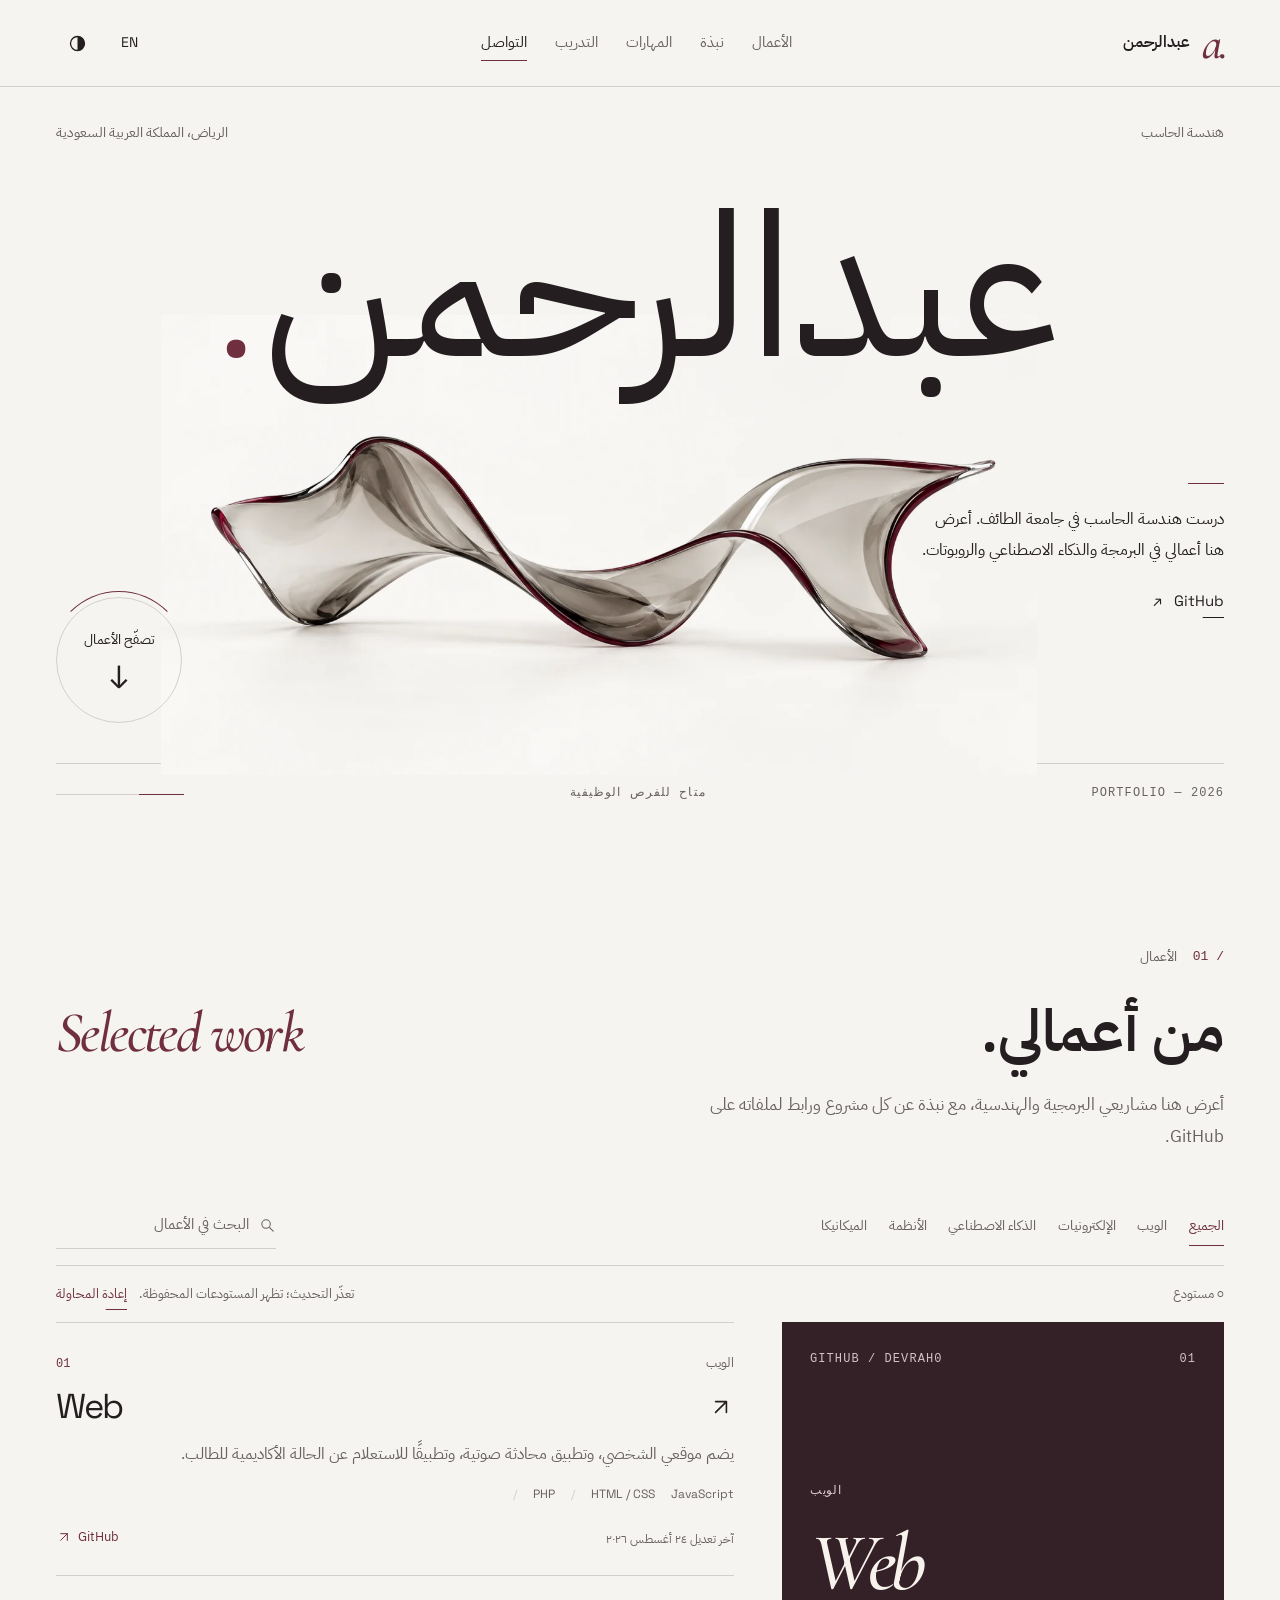
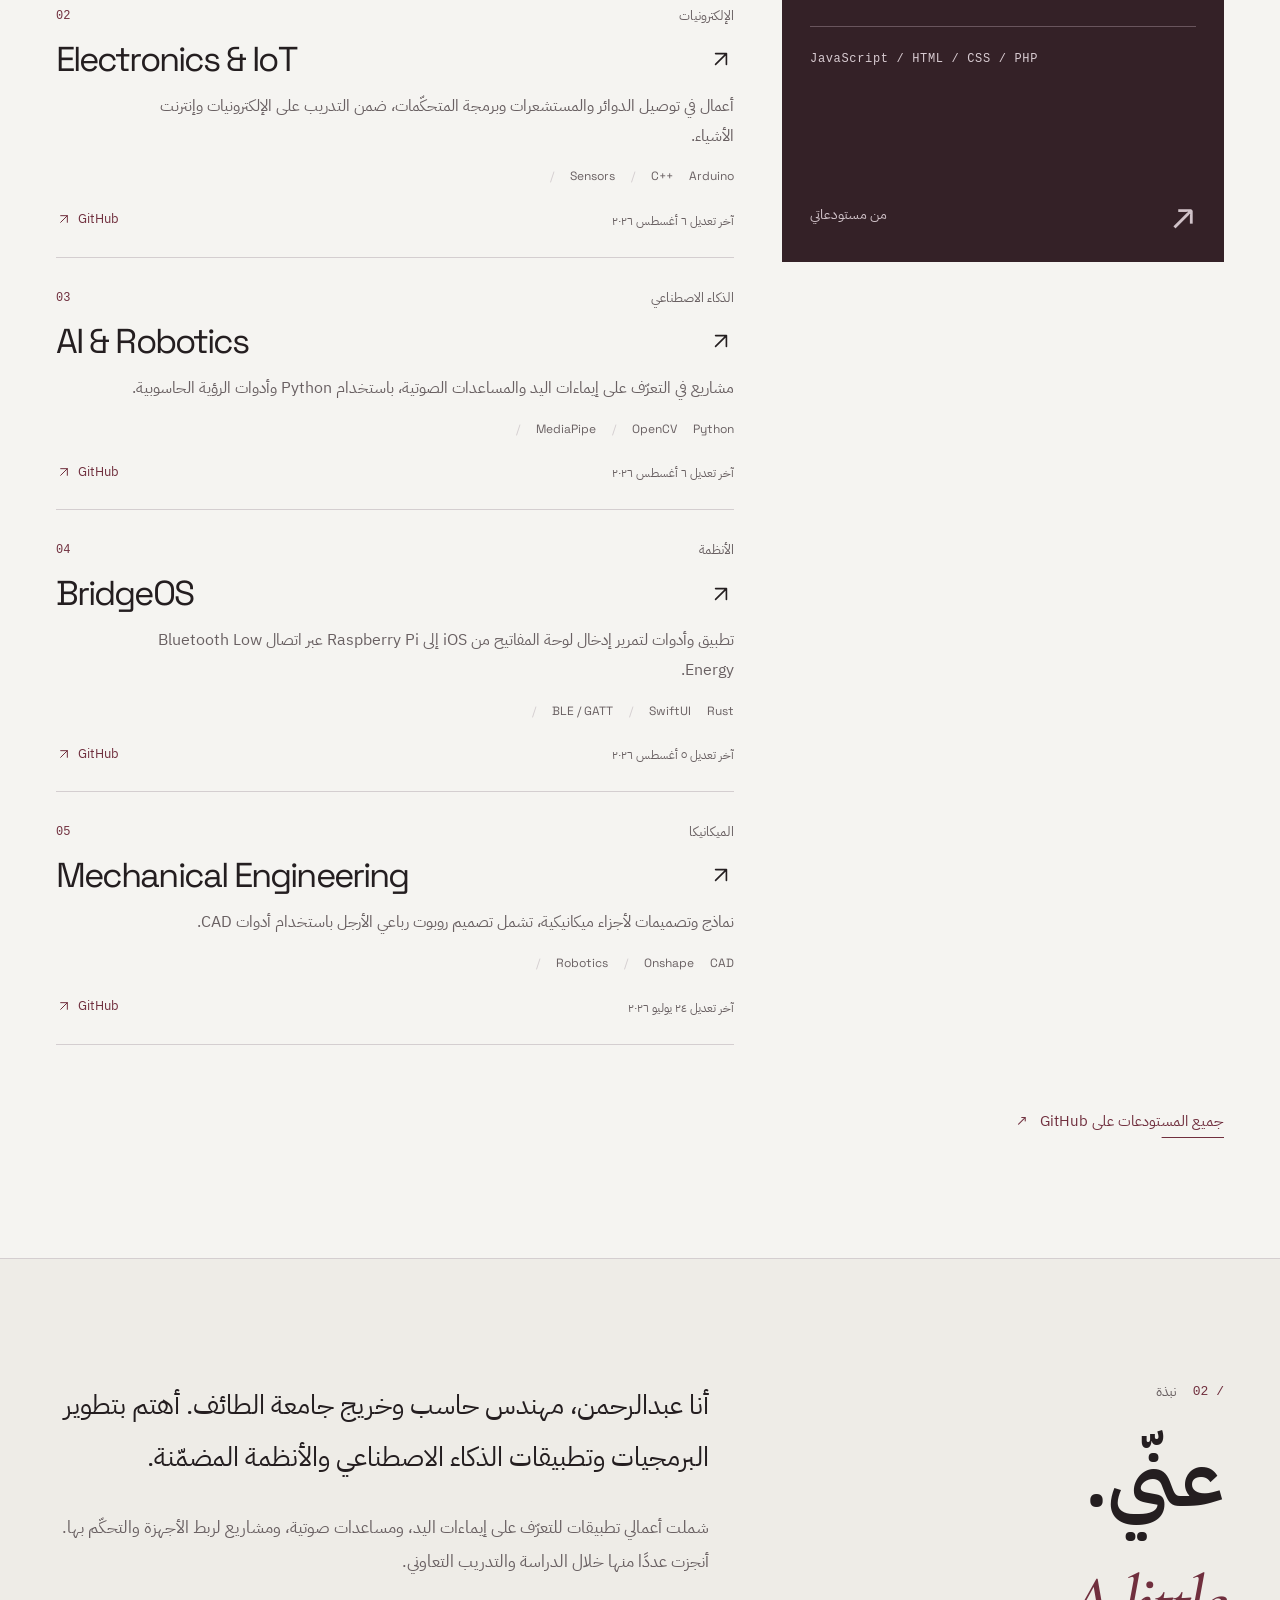
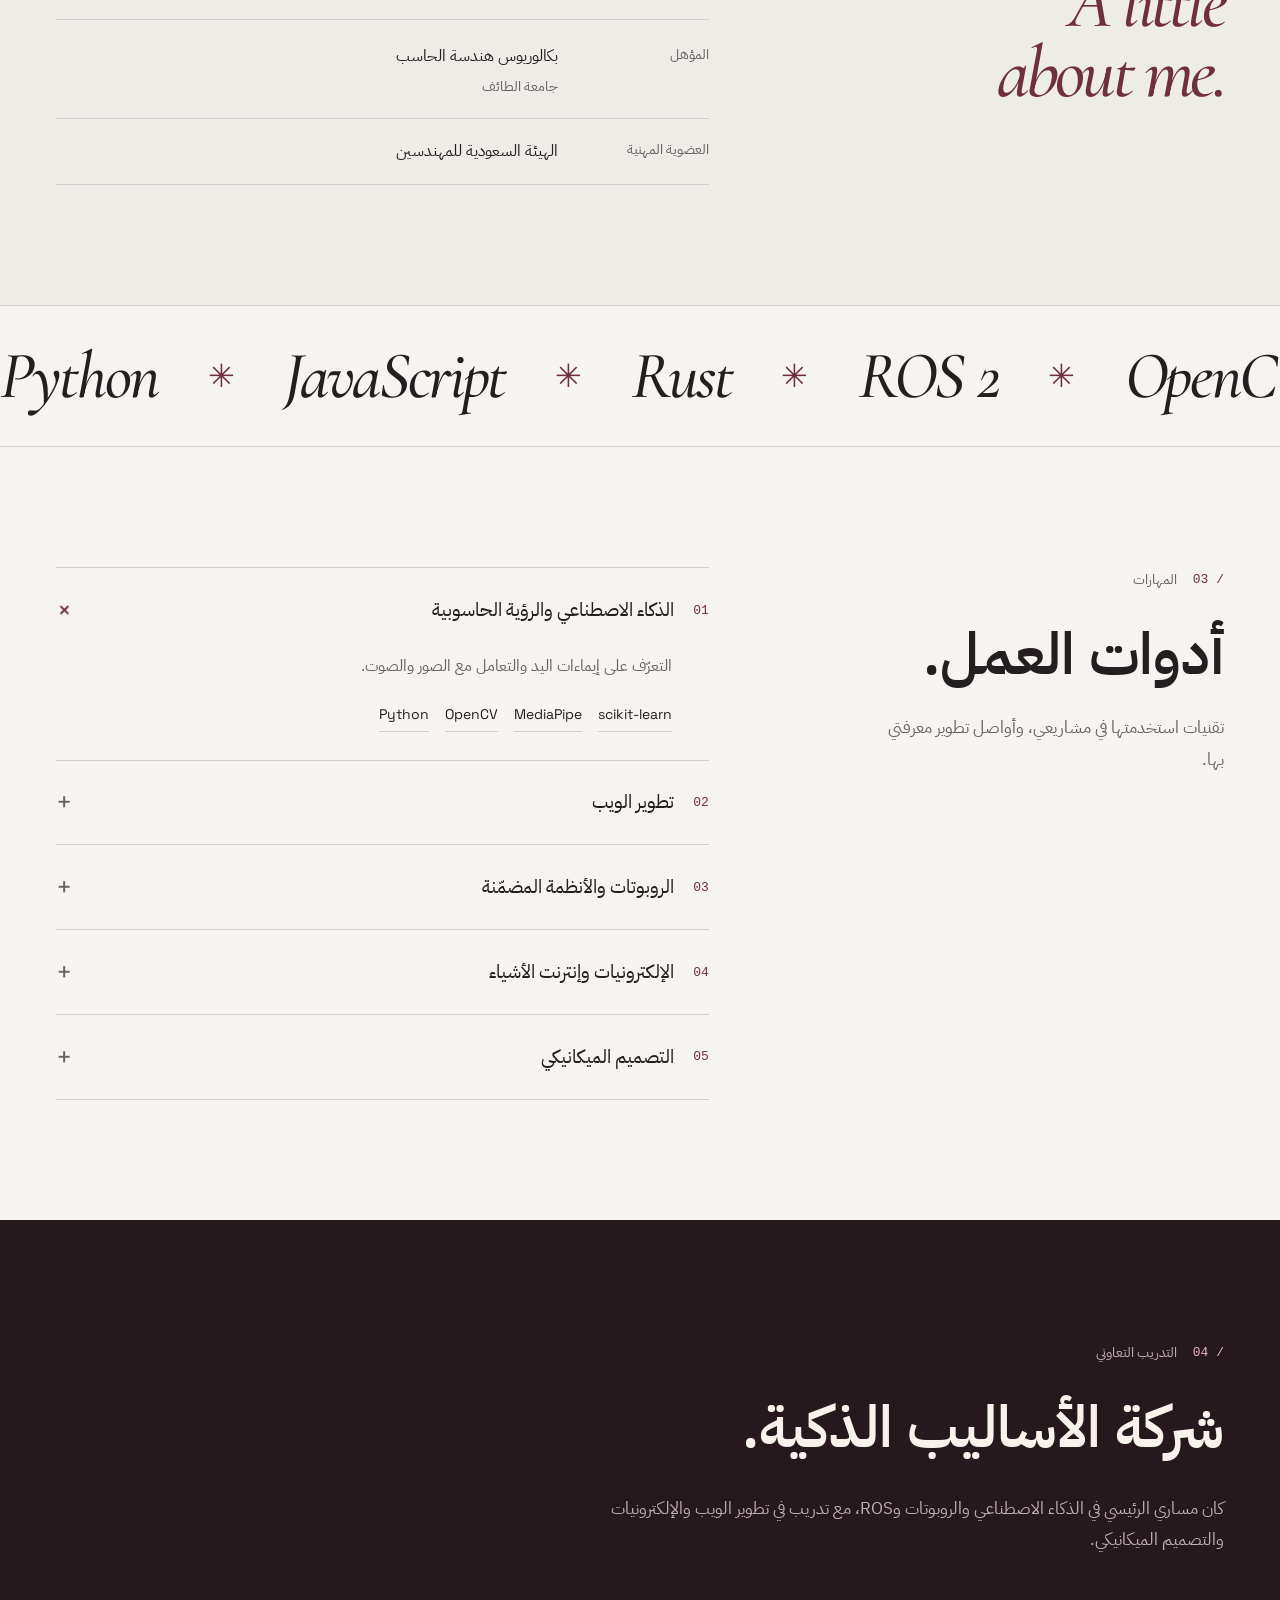
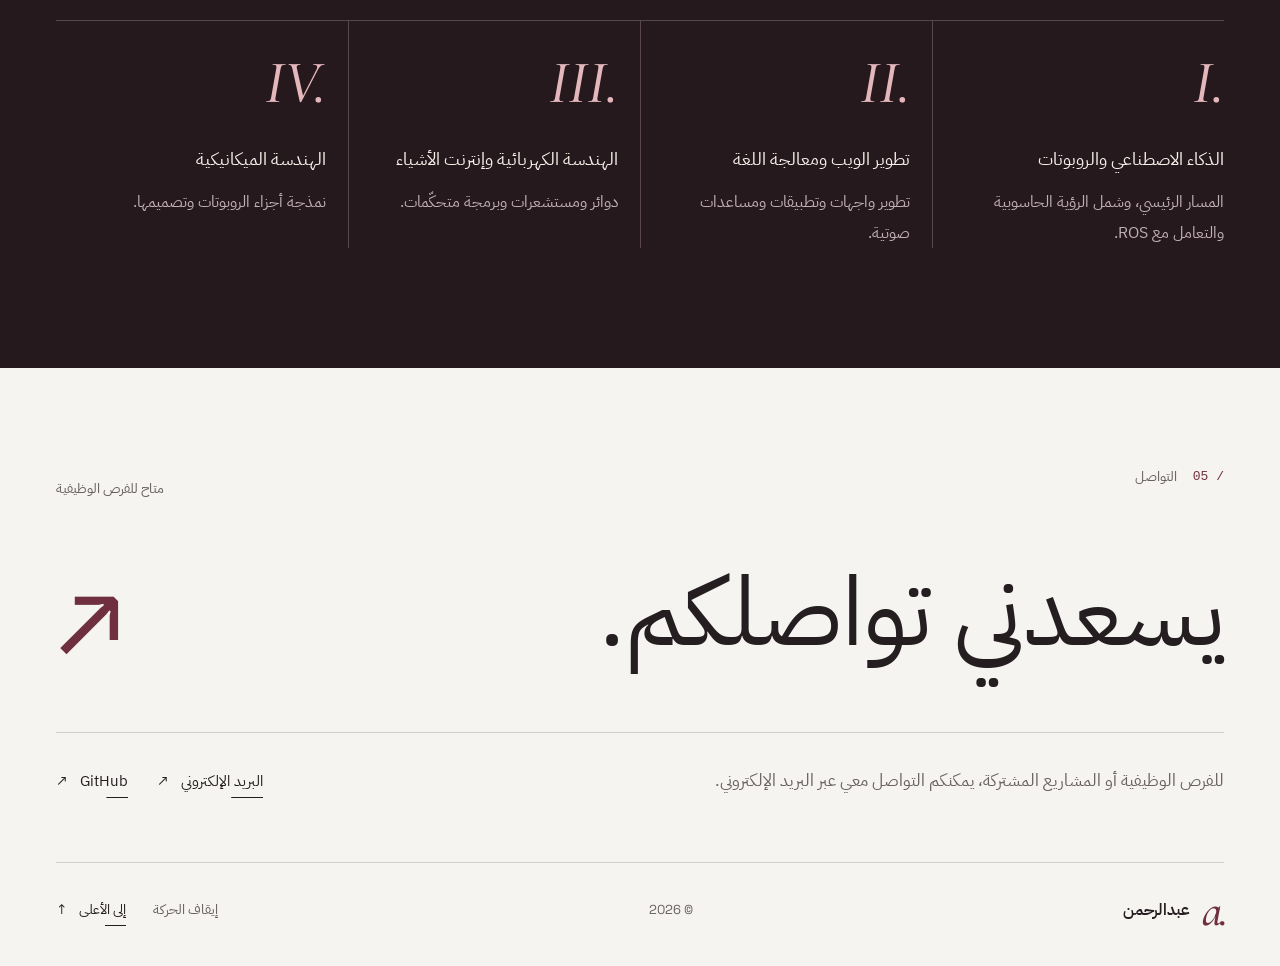
==== commit 72776575: "Rebuild portfolio with editorial motion and first-name identity Replace the previous visual design w" ====
--- a/projects/portfolio/index.html
+++ b/projects/portfolio/index.html
@@ -1,144 +1,90 @@
 <!doctype html>
-<html lang="ar" dir="rtl" data-theme="dark">
+<html lang="ar" dir="rtl" data-theme="light" data-design="editorial-motion">
 <head>
   <meta charset="UTF-8" />
-  <meta name="viewport" content="width=device-width, initial-scale=1.0, viewport-fit=cover" />
-  <title>عبدالرحمن الربيعي | هندسة الحاسب</title>
-  <meta name="description" content="عبدالرحمن الربيعي، مهندس حاسب. مشاريع عملية في الذكاء الاصطناعي، تطوير الويب، الروبوتات والأنظمة المضمنة. الرياض، السعودية." />
-  <meta name="author" content="Abdulrahman Al-Rubaie" />
-  <meta name="theme-color" content="#101211" />
+  <meta name="viewport" content="width=device-width, initial-scale=1, viewport-fit=cover" />
+  <title>عبدالرحمن — هندسة الحاسب</title>
+  <meta name="description" content="الموقع الشخصي لعبدالرحمن، مهندس حاسب من جامعة الطائف. أعمال في البرمجة والذكاء الاصطناعي والروبوتات." />
+  <meta name="author" content="Abdulrahman" />
+  <meta name="theme-color" content="#f5f4f1" />
+  <link rel="canonical" href="https://devrah0.github.io/Web/" />
   <link rel="icon" href="assets/favicon.svg" type="image/svg+xml" />
-  <link rel="canonical" href="https://devrah0.github.io/Web/" />
   <meta property="og:type" content="website" />
-  <meta property="og:site_name" content="Abdulrahman Al-Rubaie" />
-  <meta property="og:title" content="Abdulrahman Al-Rubaie — Computer Engineering" />
-  <meta property="og:description" content="Software meets the physical world. Explore my work in AI, web development, robotics and embedded systems." />
+  <meta property="og:site_name" content="Abdulrahman" />
+  <meta property="og:title" content="عبدالرحمن — هندسة الحاسب" />
+  <meta property="og:description" content="أعمالي في البرمجة والذكاء الاصطناعي والروبوتات." />
   <meta property="og:url" content="https://devrah0.github.io/Web/" />
-  <meta property="og:image" content="https://devrah0.github.io/Web/assets/og-image.png" />
-  <meta property="og:image:width" content="1200" />
-  <meta property="og:image:height" content="630" />
-  <meta property="og:image:alt" content="عبدالرحمن الربيعي — خريج هندسة الحاسب" />
   <meta property="og:locale" content="ar_AR" />
   <meta property="og:locale:alternate" content="en_US" />
-  <meta name="twitter:card" content="summary_large_image" />
-  <meta name="twitter:title" content="Abdulrahman Al-Rubaie — Computer Engineering" />
-  <meta name="twitter:description" content="Building practical projects across AI, web, robotics and embedded systems." />
-  <meta name="twitter:image" content="https://devrah0.github.io/Web/assets/og-image.png" />
-  <link rel="preload" href="assets/fonts/plex-arabic-semibold.woff" as="font" type="font/woff" crossorigin />
+  <meta name="twitter:card" content="summary" />
+  <meta name="twitter:title" content="Abdulrahman — Computer Engineering" />
+  <meta name="twitter:description" content="My work in programming, artificial intelligence, and robotics." />
+  <link rel="preload" href="assets/fonts/plex-arabic-regular.woff" as="font" type="font/woff" crossorigin />
   <link rel="stylesheet" href="css/styles.css" />
-  <script>
-    try {
-      const theme = localStorage.getItem('theme');
-      document.documentElement.dataset.theme = theme === 'light' ? 'light' : 'dark';
-    } catch (_) {}
-  </script>
+  <script>try{const t=localStorage.getItem('theme');document.documentElement.dataset.theme=t==='dark'?'dark':'light'}catch(_){}if(matchMedia('(prefers-reduced-motion: reduce)').matches)document.documentElement.dataset.motion='off';</script>
   <script src="js/main.js" type="module"></script>
-  <script type="application/ld+json">
-  {
-    "@context":"https://schema.org","@type":"Person",
-    "name":"Abdulrahman Al-Rubaie","alternateName":"عبدالرحمن الربيعي",
-    "url":"https://devrah0.github.io/Web/","email":"mailto:abdulrahman_rubaie@hotmail.com",
-    "jobTitle":"Computer Engineer","alumniOf":{"@type":"CollegeOrUniversity","name":"Taif University"},
-    "knowsAbout":["Computer Engineering","Artificial Intelligence","Computer Vision","Web Development","Robotics","Embedded Systems","Internet of Things","ROS"],
-    "sameAs":["https://github.com/DevRah0"]
-  }
-  </script>
+  <script type="application/ld+json">{"@context":"https://schema.org","@type":"Person","name":"Abdulrahman","alternateName":"عبدالرحمن","jobTitle":"Computer Engineer","url":"https://devrah0.github.io/Web/","alumniOf":{"@type":"CollegeOrUniversity","name":"Taif University"},"sameAs":["https://github.com/DevRah0"]}</script>
 </head>
 <body id="top">
-  <a class="skip-link" href="#main-content" data-i18n="skip">تخطَّ إلى المحتوى</a>
+  <a href="#main-content" class="skip-link" data-i18n="skip">تجاوز إلى المحتوى</a>
+  <div class="reading-progress" aria-hidden="true"><span id="reading-progress"></span></div>
   <header class="site-header">
     <nav class="nav-shell shell" aria-label="التنقل الرئيسي" data-i18n-aria="navLabel">
-      <a class="brand" href="#top" aria-label="عبدالرحمن الربيعي — الرئيسية" data-i18n-aria="brandLabel">
-        <span class="brand-mark" dir="ltr" aria-hidden="true">ar<span>.</span></span>
-        <span class="brand-copy"><strong data-i18n="name">عبدالرحمن الربيعي</strong><small data-i18n="discipline">هندسة الحاسب</small></span>
-      </a>
-      <div class="nav-links" id="nav-menu">
-        <a href="#projects" data-nav data-i18n="navProjects">المشاريع</a>
-        <a href="#about" data-nav data-i18n="navAbout">عني</a>
-        <a href="#expertise" data-nav data-i18n="navExpertise">المهارات</a>
-        <a href="#journey" data-nav data-i18n="navJourney">التجربة</a>
-        <a href="#contact" data-nav data-i18n="navContact">تواصل</a>
-      </div>
-      <div class="nav-actions">
-        <button class="lang-toggle" type="button" aria-label="Switch to English" lang="en">EN</button>
-        <button class="theme-toggle icon-button" type="button" aria-label="تفعيل المظهر الفاتح">
-          <svg class="sun-icon" viewBox="0 0 24 24" aria-hidden="true"><circle cx="12" cy="12" r="4"/><path d="M12 2v2m0 16v2M2 12h2m16 0h2M5 5l1.4 1.4m11.2 11.2L19 19M5 19l1.4-1.4M17.6 6.4 19 5"/></svg>
-          <svg class="moon-icon" viewBox="0 0 24 24" aria-hidden="true"><path d="M20.6 14A8.8 8.8 0 0 1 10 3.4 9 9 0 1 0 20.6 14Z"/></svg>
-        </button>
-        <button class="menu-toggle icon-button" type="button" aria-expanded="false" aria-controls="nav-menu" aria-label="فتح القائمة"><span></span><span></span></button>
-      </div>
+      <a class="brand" href="#top" aria-label="عبدالرحمن — الرئيسية" data-i18n-aria="brandLabel"><span class="brand-monogram" aria-hidden="true">a.</span><span data-i18n="name">عبدالرحمن</span></a>
+      <div class="nav-links" id="nav-menu"><a href="#projects" data-nav data-i18n="navProjects">الأعمال</a><a href="#about" data-nav data-i18n="navAbout">نبذة</a><a href="#expertise" data-nav data-i18n="navExpertise">المهارات</a><a href="#journey" data-nav data-i18n="navJourney">التدريب</a><a href="#contact" data-nav data-i18n="navContact">التواصل</a></div>
+      <div class="nav-actions"><button class="lang-toggle" type="button" aria-label="Switch to English" lang="en">EN</button><button class="theme-toggle icon-button" type="button" aria-label="تفعيل المظهر الداكن"><svg viewBox="0 0 24 24" aria-hidden="true"><circle cx="12" cy="12" r="8"/><path d="M12 4a8 8 0 0 1 0 16Z" fill="currentColor" stroke="none"/></svg></button><button class="menu-toggle icon-button" type="button" aria-controls="nav-menu" aria-expanded="false" aria-label="فتح القائمة"><span></span><span></span></button></div>
     </nav>
   </header>
-
-  <main id="main-content">
+  <main id="main-content" tabindex="-1">
     <section class="hero shell" aria-labelledby="hero-title">
-      <div class="hero-copy">
-        <p class="eyebrow availability"><span class="status-dot" aria-hidden="true"></span><span data-i18n="available">متاح للفرص المهنية</span></p>
-        <p class="hero-intro" data-i18n="intro">مرحبًا، أنا عبدالرحمن الربيعي</p>
-        <h1 id="hero-title"><span data-i18n="heroA">أربط الفكرة</span><span class="accent-text" data-i18n="heroB">بالعالم الحقيقي.</span></h1>
-        <p class="hero-description" data-i18n="heroDescription">مهندس حاسب أبني مشاريع تجمع بين البرمجيات والأنظمة الذكية؛ من الرؤية الحاسوبية إلى الويب والروبوتات.</p>
-        <div class="hero-actions">
-          <a class="button button-primary" href="#projects"><span data-i18n="explore">استكشف أعمالي</span><svg viewBox="0 0 24 24" aria-hidden="true"><path d="M12 4v16m-6-6 6 6 6-6"/></svg></a>
-          <a class="button button-outline" href="https://github.com/DevRah0" target="_blank" rel="noopener noreferrer"><svg viewBox="0 0 24 24" aria-hidden="true"><path d="M9 19c-4 1-4-2-6-2m12 5v-4a3.5 3.5 0 0 0-1-2.7c3-.3 6-1.4 6-6.3A5 5 0 0 0 18.5 5a4.5 4.5 0 0 0-.1-3S17.2 1.6 14 3a14 14 0 0 0-6 0C5 1.6 3.6 2 3.6 2a4.5 4.5 0 0 0-.1 3A5 5 0 0 0 2 9c0 5 3 6 6 6.3A3.5 3.5 0 0 0 7 18v4" transform="translate(1 0) scale(.95)"/></svg><span>GitHub</span><span class="external-symbol" aria-hidden="true">↗</span></a>
-        </div>
-        <div class="hero-location"><svg viewBox="0 0 24 24" aria-hidden="true"><path d="M19 10c0 5-7 11-7 11S5 15 5 10a7 7 0 0 1 14 0Z"/><circle cx="12" cy="10" r="2"/></svg><span data-i18n="location">الرياض، المملكة العربية السعودية</span></div>
+      <div class="hero-topline"><p class="micro" data-i18n="discipline">هندسة الحاسب</p><p class="micro" data-i18n="location">الرياض، المملكة العربية السعودية</p></div>
+      <div class="hero-title-wrap"><h1 id="hero-title" data-i18n="name">عبدالرحمن</h1><span class="hero-period" aria-hidden="true">.</span></div>
+      <div class="hero-stage">
+        <div class="hero-note"><span class="tiny-line" aria-hidden="true"></span><p data-i18n="heroDescription">درست هندسة الحاسب في جامعة الطائف. أعرض هنا أعمالي في البرمجة والذكاء الاصطناعي والروبوتات.</p><a class="text-link" href="https://github.com/DevRah0" target="_blank" rel="noopener noreferrer"><span>GitHub</span><span aria-hidden="true">↗</span></a></div>
+        <figure class="hero-art" aria-hidden="true"><div class="art-float"><img src="assets/glass-study.webp" srcset="assets/glass-study-small.webp 768w, assets/glass-study.webp 1440w" sizes="(max-width: 760px) 95vw, 64vw" width="1440" height="960" fetchpriority="high" alt="" /></div></figure>
+        <a class="hero-orbit" href="#projects" data-magnetic><span class="orbit-label" data-i18n="explore">تصفّح الأعمال</span><span class="orbit-arrow" aria-hidden="true">↓</span></a>
       </div>
-      <figure class="hero-art" aria-hidden="true">
-        <div class="art-meta" dir="ltr"><span>SOFTWARE × HARDWARE</span><span>01 / AR</span></div>
-        <img src="assets/engineering-loop.webp" srcset="assets/engineering-loop-small.webp 720w, assets/engineering-loop.webp 1280w" sizes="(max-width: 760px) 92vw, 50vw" width="1280" height="960" alt="" fetchpriority="high" />
-        <figcaption><span class="art-caption-label">COMPUTER ENGINEERING</span><span class="art-caption-value">Ideas, connected.</span></figcaption>
-      </figure>
-      <div class="hero-baseline"><span dir="ltr">PORTFOLIO / <span class="current-year">2026</span></span><a href="#projects"><span data-i18n="scroll">تعرّف على عملي</span><span aria-hidden="true">↓</span></a><span class="baseline-end" dir="ltr">RIYADH, SA</span></div>
+      <div class="hero-bottom"><span dir="ltr" class="micro">PORTFOLIO — <span class="current-year">2026</span></span><p class="micro" data-i18n="available">متاح للفرص الوظيفية</p><span class="hero-scroll-line" aria-hidden="true"></span></div>
     </section>
 
-    <section class="section projects-section" id="projects" aria-labelledby="projects-title">
+    <section class="section works-section" id="projects" aria-labelledby="projects-title">
       <div class="shell">
-        <div class="section-header"><div><p class="section-index"><span>01</span><span data-i18n="projectsLabel">من الفكرة إلى التطبيق</span></p><h2 id="projects-title" data-i18n="projectsTitle">مساحات أبني فيها.</h2></div><a class="text-link" href="https://github.com/DevRah0?tab=repositories" target="_blank" rel="noopener noreferrer"><span data-i18n="allOnGithub">جميع المستودعات على GitHub</span><span aria-hidden="true">↗</span></a></div>
-        <p class="section-description" data-i18n="projectsDescription">مجموعة أعمالي في البرمجيات والهندسة. كل مستودع يجمع مشاريعه وتوثيقها، ويتحدث هذا القسم تلقائيًا مع إضافة أعمال جديدة.</p>
-        <div class="repo-toolbar">
-          <div id="repo-filters" class="filters" role="group" aria-label="تصفية المستودعات" data-i18n-aria="filtersLabel"></div>
-          <label class="search-wrap"><svg viewBox="0 0 24 24" aria-hidden="true"><circle cx="10.5" cy="10.5" r="6.5"/><path d="m16 16 4.5 4.5"/></svg><input type="search" id="repo-search" placeholder="ابحث عن مستودع…" aria-label="ابحث عن مستودع" autocomplete="off" /></label>
+        <header class="section-heading" data-reveal><p class="section-index"><span>01 /</span><span data-i18n="projectsLabel">الأعمال</span></p><h2 id="projects-title"><span data-i18n="projectsTitle">من أعمالي.</span><em aria-hidden="true">Selected work</em></h2><p class="section-description" data-i18n="projectsDescription">أعرض هنا مشاريعي البرمجية والهندسية، مع نبذة عن كل مشروع ورابط لملفاته على GitHub.</p></header>
+        <div class="repo-toolbar"><div class="filters" id="repo-filters" role="group" aria-label="تصفية المستودعات" data-i18n-aria="filtersLabel"></div><label class="search-wrap"><svg viewBox="0 0 24 24" aria-hidden="true"><circle cx="10" cy="10" r="6"/><path d="m15 15 5 5"/></svg><input id="repo-search" type="search" autocomplete="off" placeholder="البحث في الأعمال" aria-label="البحث في الأعمال" /></label></div>
+        <div class="repo-summary"><span id="repos-count"></span><span id="repo-status" role="status"></span><button id="retry-repos" class="text-link" hidden type="button" data-i18n="retry">إعادة المحاولة</button></div>
+        <div class="work-layout">
+          <aside class="work-preview" id="work-preview" aria-hidden="true"><div class="preview-top"><span class="micro">GITHUB / DEVRAH0</span><span id="preview-number" class="micro">01</span></div><div class="preview-content"><span id="preview-category" class="micro">WEB DEVELOPMENT</span><span id="preview-title">Web</span><span class="preview-rule"></span><span id="preview-stack" class="micro">JavaScript / HTML / CSS</span></div><div class="preview-bottom"><span data-i18n="previewLabel">من مستودعاتي</span><span class="preview-arrow">↗</span></div></aside>
+          <div id="repo-list" class="repo-list" aria-busy="true"></div>
         </div>
-        <div class="repo-summary"><span id="repos-count"></span><span id="repo-status" role="status"></span><button id="retry-repos" type="button" class="text-link" hidden data-i18n="retry">إعادة المحاولة</button></div>
-        <div id="repo-list" class="repo-grid" aria-busy="true"></div>
         <p id="repo-announcement" class="sr-only" role="status" aria-live="polite"></p>
         <nav id="repo-pagination" class="pagination" aria-label="صفحات المستودعات" data-i18n-aria="paginationLabel"></nav>
-        <noscript><div class="no-script-projects"><a href="https://github.com/DevRah0/Ai-and-Robotics">AI &amp; Robotics ↗</a><a href="https://github.com/DevRah0/BridgeOS">BridgeOS ↗</a><a href="https://github.com/DevRah0/Web">Web ↗</a><a href="https://github.com/DevRah0/Electronics_and_IoT">Electronics &amp; IoT ↗</a><a href="https://github.com/DevRah0/mechanical_eng">Mechanical Engineering ↗</a></div></noscript>
+        <noscript><div class="no-script-projects"><a href="https://github.com/DevRah0/Web">Web ↗</a><a href="https://github.com/DevRah0/Ai-and-Robotics">AI &amp; Robotics ↗</a><a href="https://github.com/DevRah0/BridgeOS">BridgeOS ↗</a><a href="https://github.com/DevRah0/Electronics_and_IoT">Electronics &amp; IoT ↗</a><a href="https://github.com/DevRah0/mechanical_eng">Mechanical Engineering ↗</a></div></noscript>
+        <a class="all-work-link text-link" href="https://github.com/DevRah0?tab=repositories" target="_blank" rel="noopener noreferrer"><span data-i18n="allOnGithub">جميع المستودعات على GitHub</span><span aria-hidden="true">↗</span></a>
       </div>
     </section>
 
     <section class="section about-section" id="about" aria-labelledby="about-title">
-      <div class="shell about-layout">
-        <div><p class="section-index"><span>02</span><span data-i18n="aboutLabel">خلف كل مشروع</span></p><h2 id="about-title"><span data-i18n="aboutA">فضول هندسي.</span><span class="muted-text" data-i18n="aboutB">وتعلّم بالممارسة.</span></h2></div>
-        <div class="about-content"><p class="about-lead" data-i18n="aboutLead">أنا عبدالرحمن الربيعي، حاصل على بكالوريوس هندسة الحاسب من جامعة الطائف. أهتم بما يحدث عندما تلتقي البرمجيات بالعالم المادي.</p><p data-i18n="aboutBody">أطوّر مهاراتي عبر مشاريع في الذكاء الاصطناعي وتطوير الويب والأنظمة المضمنة. يجذبني العمل على النظام كاملًا: كيف يستشعر، وكيف يعالج البيانات، وكيف يتفاعل مع المستخدم.</p><div class="about-details"><div><span data-i18n="educationLabel">التعليم</span><strong data-i18n="education">بكالوريوس هندسة الحاسب</strong><small data-i18n="university">جامعة الطائف</small></div><div><span data-i18n="accreditationLabel">الاعتماد المهني</span><strong data-i18n="accreditation">عضو الهيئة السعودية للمهندسين</strong><small data-i18n="focus">هندسة الحاسب والأنظمة الذكية</small></div></div></div>
-      </div>
+      <div class="shell about-layout"><div class="about-heading" data-reveal><p class="section-index"><span>02 /</span><span data-i18n="aboutLabel">نبذة</span></p><h2 id="about-title" data-i18n="aboutA">عنّي.</h2><p class="serif-note" aria-hidden="true">A little<br>about me.</p></div><div class="about-content"><p class="about-lead" data-reveal data-i18n="aboutLead">أنا عبدالرحمن، مهندس حاسب وخريج جامعة الطائف. أهتم بتطوير البرمجيات وتطبيقات الذكاء الاصطناعي والأنظمة المضمّنة.</p><p data-reveal data-i18n="aboutBody">شملت أعمالي تطبيقات للتعرّف على إيماءات اليد، ومساعدات صوتية، ومشاريع لربط الأجهزة والتحكّم بها. أنجزت عددًا منها خلال الدراسة والتدريب التعاوني.</p><dl class="about-details" data-reveal><div><dt data-i18n="educationLabel">المؤهل</dt><dd><span data-i18n="education">بكالوريوس هندسة الحاسب</span><small data-i18n="university">جامعة الطائف</small></dd></div><div><dt data-i18n="accreditationLabel">العضوية المهنية</dt><dd data-i18n="accreditation">الهيئة السعودية للمهندسين</dd></div></dl></div></div>
     </section>
 
-    <section class="section" id="expertise" aria-labelledby="expertise-title">
-      <div class="shell">
-        <div class="section-header"><div><p class="section-index"><span>03</span><span data-i18n="expertiseLabel">الأدوات التي أعمل بها</span></p><h2 id="expertise-title" data-i18n="expertiseTitle">أكثر من زاوية للحل.</h2></div><p class="section-side-note" data-i18n="expertiseNote">مهارات طوّرتها بالتعلّم والتطبيق في مشاريعي.</p></div>
-        <div id="expertise-grid" class="expertise-grid">
-          <article class="expertise-card"><span class="expertise-number">01 / AI</span><h3>الذكاء الاصطناعي والرؤية الحاسوبية</h3><p>نماذج تتعامل مع الصور والصوت.</p><ul class="tech-tags" dir="ltr"><li>Python</li><li>OpenCV</li><li>MediaPipe</li><li>scikit-learn</li></ul></article>
-          <article class="expertise-card"><span class="expertise-number">02 / WEB</span><h3>تطوير الويب</h3><p>من واجهة المستخدم إلى التكامل مع الخدمات.</p><ul class="tech-tags" dir="ltr"><li>JavaScript</li><li>React</li><li>Node.js</li><li>FastAPI</li></ul></article>
-          <article class="expertise-card"><span class="expertise-number">03 / SYSTEMS</span><h3>الروبوتات والأنظمة المضمنة</h3><p>ربط البرمجيات بالأجهزة والتحكّم.</p><ul class="tech-tags" dir="ltr"><li>Rust</li><li>Raspberry Pi</li><li>BLE / GATT</li><li>ROS 2</li></ul></article>
-          <article class="expertise-card"><span class="expertise-number">04 / IOT</span><h3>الإلكترونيات وإنترنت الأشياء</h3><p>دوائر ومستشعرات وتطبيقات تحكّم.</p><ul class="tech-tags" dir="ltr"><li>Arduino</li><li>ESP32</li><li>C++</li></ul></article>
-          <article class="expertise-card"><span class="expertise-number">05 / DESIGN</span><h3>التصميم الميكانيكي</h3><p>تصميم أجزاء الروبوت وفهم حركته.</p><ul class="tech-tags" dir="ltr"><li>CAD</li><li>Onshape</li><li>Fusion 360</li></ul></article>
-        </div>
-      </div>
+    <div class="type-ribbon" aria-hidden="true"><div class="ribbon-track"><span>Python</span><i>✳</i><span>JavaScript</span><i>✳</i><span>Rust</span><i>✳</i><span>ROS 2</span><i>✳</i><span>OpenCV</span><i>✳</i><span>Python</span><i>✳</i><span>JavaScript</span><i>✳</i><span>Rust</span><i>✳</i><span>ROS 2</span><i>✳</i><span>OpenCV</span><i>✳</i></div></div>
+
+    <section class="section expertise-section" id="expertise" aria-labelledby="expertise-title">
+      <div class="shell expertise-layout"><div class="expertise-heading" data-reveal><p class="section-index"><span>03 /</span><span data-i18n="expertiseLabel">المهارات</span></p><h2 id="expertise-title" data-i18n="expertiseTitle">أدوات العمل.</h2><p class="section-description" data-i18n="expertiseNote">تقنيات استخدمتها في مشاريعي، وأواصل تطوير معرفتي بها.</p></div><div id="expertise-grid" class="expertise-list">
+        <details class="expertise-card" open><summary><span class="skill-number">01</span><h3>الذكاء الاصطناعي والرؤية الحاسوبية</h3><span class="skill-plus" aria-hidden="true">+</span></summary><div class="skill-content"><p>التعرّف على إيماءات اليد والتعامل مع الصور والصوت.</p><ul class="tech-tags" dir="ltr"><li>Python</li><li>OpenCV</li><li>MediaPipe</li><li>scikit-learn</li></ul></div></details>
+        <details class="expertise-card"><summary><span class="skill-number">02</span><h3>تطوير الويب</h3><span class="skill-plus" aria-hidden="true">+</span></summary><div class="skill-content"><p>بناء الواجهات وربطها بالخدمات وواجهات البرمجة.</p><ul class="tech-tags" dir="ltr"><li>JavaScript</li><li>React</li><li>Node.js</li><li>FastAPI</li></ul></div></details>
+        <details class="expertise-card"><summary><span class="skill-number">03</span><h3>الروبوتات والأنظمة المضمّنة</h3><span class="skill-plus" aria-hidden="true">+</span></summary><div class="skill-content"><p>برمجة الأجهزة والتواصل بينها والعمل مع ROS.</p><ul class="tech-tags" dir="ltr"><li>Rust</li><li>Raspberry Pi</li><li>BLE / GATT</li><li>ROS 2</li></ul></div></details>
+        <details class="expertise-card"><summary><span class="skill-number">04</span><h3>الإلكترونيات وإنترنت الأشياء</h3><span class="skill-plus" aria-hidden="true">+</span></summary><div class="skill-content"><p>توصيل المستشعرات وبرمجة المتحكّمات ودوائر التحكّم.</p><ul class="tech-tags" dir="ltr"><li>Arduino</li><li>ESP32</li><li>C++</li></ul></div></details>
+        <details class="expertise-card"><summary><span class="skill-number">05</span><h3>التصميم الميكانيكي</h3><span class="skill-plus" aria-hidden="true">+</span></summary><div class="skill-content"><p>تصميم أجزاء الروبوتات ونماذجها ثلاثية الأبعاد.</p><ul class="tech-tags" dir="ltr"><li>Onshape</li><li>Fusion 360</li><li>CAD</li></ul></div></details>
+      </div></div>
     </section>
 
-    <section class="section journey-section" id="journey" aria-labelledby="journey-title">
-      <div class="shell journey-layout">
-        <div class="journey-intro"><p class="section-index"><span>04</span><span data-i18n="journeyLabel">تجربة عملية</span></p><h2 id="journey-title" data-i18n="journeyTitle">التخصص يتكامل.</h2><p data-i18n="journeyDescription">تدريبي التعاوني في شركة الأساليب الذكية جمعني بأربعة مسارات هندسية، بتركيز رئيسي على الذكاء الاصطناعي والروبوتات وROS.</p><div class="company-signature"><span dir="ltr">Smart Methods</span><small data-i18n="trainingLabel">تدريب تعاوني · AI & Robotics</small></div></div>
-        <div class="journey-tracks" id="journey-tracks"><article><span class="track-number">01</span><div><h3>الذكاء الاصطناعي والروبوتات</h3><p>المسار الرئيسي: الرؤية الحاسوبية وROS وتفاعل الإنسان مع الأنظمة.</p></div></article><article><span class="track-number">02</span><div><h3>تطوير الويب ومعالجة اللغة</h3><p>واجهات وتطبيقات ومساعدات صوتية.</p></div></article><article><span class="track-number">03</span><div><h3>الهندسة الكهربائية وإنترنت الأشياء</h3><p>المستشعرات والدوائر وبرمجة المتحكمات.</p></div></article><article><span class="track-number">04</span><div><h3>الهندسة الميكانيكية</h3><p>التصميم ثلاثي الأبعاد وأجزاء الروبوت.</p></div></article></div>
-      </div>
-    </section>
+    <section class="section journey-section" id="journey" aria-labelledby="journey-title"><div class="shell"><header class="journey-header" data-reveal><p class="section-index"><span>04 /</span><span data-i18n="journeyLabel">التدريب التعاوني</span></p><h2 id="journey-title" data-i18n="journeyTitle">شركة الأساليب الذكية.</h2><p class="journey-description" data-i18n="journeyDescription">كان مساري الرئيسي في الذكاء الاصطناعي والروبوتات وROS، مع تدريب في تطوير الويب والإلكترونيات والتصميم الميكانيكي.</p></header><div class="journey-tracks" id="journey-tracks"><article data-reveal><span class="track-number">I.</span><div><h3>الذكاء الاصطناعي والروبوتات</h3><p>المسار الرئيسي، وشمل الرؤية الحاسوبية والتعامل مع ROS.</p></div></article><article data-reveal><span class="track-number">II.</span><div><h3>تطوير الويب ومعالجة اللغة</h3><p>تطوير واجهات وتطبيقات ومساعدات صوتية.</p></div></article><article data-reveal><span class="track-number">III.</span><div><h3>الهندسة الكهربائية وإنترنت الأشياء</h3><p>دوائر ومستشعرات وبرمجة متحكّمات.</p></div></article><article data-reveal><span class="track-number">IV.</span><div><h3>الهندسة الميكانيكية</h3><p>نمذجة أجزاء الروبوتات وتصميمها.</p></div></article></div></div></section>
 
-    <section class="section contact-section" id="contact" aria-labelledby="contact-title">
-      <div class="shell contact-panel"><p class="section-index"><span>05</span><span data-i18n="contactLabel">لنبدأ محادثة</span></p><div class="contact-layout"><div><h2 id="contact-title"><span data-i18n="contactA">فرصة جديدة؟</span><span data-i18n="contactB">يسعدني التواصل.</span></h2><p data-i18n="contactDescription">مفتوح للفرص المهنية والتعاون في المجالات التقنية والهندسية المرتبطة بهندسة الحاسب.</p></div><a class="contact-action" href="mailto:abdulrahman_rubaie@hotmail.com" aria-label="راسل عبدالرحمن بالبريد الإلكتروني" data-i18n-aria="emailLabel"><span aria-hidden="true">↗</span><small data-i18n="sayHello">تواصل معي</small></a></div><div class="contact-bottom"><a href="mailto:abdulrahman_rubaie@hotmail.com" class="email-link" dir="ltr">abdulrahman_rubaie@hotmail.com</a><a class="text-link" href="https://github.com/DevRah0" target="_blank" rel="noopener noreferrer"><span>GitHub / DevRah0</span><span aria-hidden="true">↗</span></a></div></div>
-    </section>
+    <section class="contact-section" id="contact" aria-labelledby="contact-title"><div class="shell"><div class="contact-topline"><p class="section-index"><span>05 /</span><span data-i18n="contactLabel">التواصل</span></p><p class="micro" data-i18n="available">متاح للفرص الوظيفية</p></div><a class="contact-title-link" href="mailto:abdulrahman_rubaie@hotmail.com" data-cursor data-i18n-aria="emailLabel" aria-label="التواصل مع عبدالرحمن عبر البريد الإلكتروني"><h2 id="contact-title" data-i18n="contactA">يسعدني تواصلكم.</h2><span class="contact-arrow" aria-hidden="true">↗</span></a><div class="contact-bottom"><p data-i18n="contactDescription">للفرص الوظيفية أو المشاريع المشتركة، يمكنكم التواصل معي عبر البريد الإلكتروني.</p><div class="contact-links"><a class="text-link" href="mailto:abdulrahman_rubaie@hotmail.com"><span data-i18n="emailText">البريد الإلكتروني</span><span aria-hidden="true">↗</span></a><a class="text-link" href="https://github.com/DevRah0" target="_blank" rel="noopener noreferrer"><span>GitHub</span><span aria-hidden="true">↗</span></a></div></div></div></section>
   </main>
-  <footer class="site-footer shell"><a class="brand-mark" href="#top" dir="ltr" aria-label="العودة إلى أعلى الصفحة" data-i18n-aria="backTop">ar<span>.</span></a><p>© <span class="current-year">2026</span> <span data-i18n="name">عبدالرحمن الربيعي</span></p><a class="text-link" href="#top"><span data-i18n="backTop">العودة للأعلى</span><span aria-hidden="true">↑</span></a></footer>
-  <noscript><style>.repo-toolbar,.repo-summary,.repo-grid,.nav-actions{display:none}.nav-links{display:flex;position:static;flex-wrap:wrap}.nav-shell{flex-wrap:wrap;height:auto;padding-block:1rem}</style></noscript>
+  <footer class="site-footer shell"><a href="#top" class="brand"><span class="brand-monogram" aria-hidden="true">a.</span><span data-i18n="name">عبدالرحمن</span></a><span class="footer-year">© <span class="current-year">2026</span></span><div class="footer-actions"><button class="motion-toggle" type="button" aria-pressed="true" data-i18n="pauseMotion">إيقاف الحركة</button><a href="#top" class="text-link"><span data-i18n="backTop">إلى الأعلى</span><span aria-hidden="true">↑</span></a></div></footer>
+  <div class="project-cursor" aria-hidden="true"><span data-i18n="cursorLabel">فتح</span><span>↗</span></div>
+  <noscript><style>.repo-toolbar,.repo-summary,.work-layout,.nav-actions,.motion-toggle{display:none}.nav-links{display:flex;position:static;flex-wrap:wrap}.nav-shell{flex-wrap:wrap;height:auto;padding-block:1rem}</style></noscript>
 </body>
 </html>
--- a/projects/portfolio/css/styles.css
+++ b/projects/portfolio/css/styles.css
@@ -1,205 +1,233 @@
-/* Abdulrahman Al-Rubaie — Graphite / Signal. Static, bilingual, dependency-free. */
-@font-face{font-family:Plex Arabic;src:url('../assets/fonts/plex-arabic-regular.woff') format('woff');font-weight:400;font-style:normal;font-display:swap}
-@font-face{font-family:Plex Arabic;src:url('../assets/fonts/plex-arabic-semibold.woff') format('woff');font-weight:600 800;font-style:normal;font-display:swap}
-@font-face{font-family:Space Grotesk;src:url('../assets/fonts/space-grotesk-regular.woff') format('woff');font-weight:400 500;font-style:normal;font-display:swap}
-@font-face{font-family:Space Grotesk;src:url('../assets/fonts/space-grotesk-semibold.woff') format('woff');font-weight:600 800;font-style:normal;font-display:swap}
-:root{color-scheme:dark;--bg:#101211;--surface:#191c19;--surface-alt:#202420;--text:#f1f3ea;--muted:#a9b0a7;--faint:#8b968b;--line:#333b32;--accent:#c9f86b;--accent-ink:#14200c;--accent-soft:#202c18;--art-bg:#101211;--font:'Plex Arabic','Segoe UI',Tahoma,sans-serif;--latin:'Space Grotesk','Segoe UI',sans-serif;--mono:ui-monospace,SFMono-Regular,Consolas,monospace;--shell:min(1336px,calc(100% - 6rem));--nav-height:96px;--radius:1.25rem;--ease:cubic-bezier(.2,.7,.2,1)}
-:root[data-theme=light]{color-scheme:light;--bg:#f4f6f0;--surface:#fff;--surface-alt:#edf0e7;--text:#182118;--muted:#515e50;--faint:#5d6b5b;--line:#d3dacb;--accent:#477212;--accent-ink:#fff;--accent-soft:#e3eecf}
+/* Abdulrahman — editorial motion portfolio */
+@font-face{font-family:Plex Arabic;src:url('../assets/fonts/plex-arabic-regular.woff') format('woff');font-weight:400;font-display:swap}
+@font-face{font-family:Plex Arabic;src:url('../assets/fonts/plex-arabic-semibold.woff') format('woff');font-weight:600 800;font-display:swap}
+@font-face{font-family:Space Grotesk;src:url('../assets/fonts/space-grotesk-regular.woff') format('woff');font-weight:400 500;font-display:swap}
+@font-face{font-family:Space Grotesk;src:url('../assets/fonts/space-grotesk-semibold.woff') format('woff');font-weight:600 800;font-display:swap}
+@font-face{font-family:Cormorant;src:url('../assets/fonts/cormorant-italic.woff') format('woff');font-weight:500;font-style:italic;font-display:swap}
+:root{color-scheme:light;--paper:#f5f4f1;--panel:#eeece7;--ink:#241e20;--muted:#696062;--line:#d4ced0;--accent:#702f3e;--accent-soft:#eee3e4;--inverse:#f8f2ec;--on-accent:#f8f2ec;--dark:#26191d;--font:'Plex Arabic','Segoe UI',Tahoma,sans-serif;--latin:'Space Grotesk','Segoe UI',sans-serif;--serif:Cormorant,Georgia,serif;--mono:ui-monospace,SFMono-Regular,Consolas,monospace;--shell:min(1360px,calc(100% - 7rem));--nav-height:86px;--ease:cubic-bezier(.22,.68,0,1.01)}
+:root[data-theme=dark]{color-scheme:dark;--paper:#191517;--panel:#211b1e;--ink:#f1e9e4;--muted:#b6a9ae;--line:#443a3f;--accent:#dcacae;--on-accent:#241e20;--accent-soft:#35262e;--dark:#302027}
+html[lang=en]{--font:'Space Grotesk','Segoe UI',sans-serif}
 *,:before,:after{box-sizing:border-box}
-html{scroll-behavior:smooth;scroll-padding-top:calc(var(--nav-height) + 1rem);-webkit-text-size-adjust:100%}
-body{margin:0;background:var(--bg);color:var(--text);font-family:var(--font);font-size:1rem;line-height:1.8;-webkit-font-smoothing:antialiased;text-rendering:optimizeLegibility}
-html[lang=en]{--font:'Space Grotesk','Segoe UI',sans-serif}
+html{scroll-behavior:smooth;scroll-padding-top:calc(var(--nav-height) + 1.5rem);-webkit-text-size-adjust:100%}
+body{margin:0;font-family:var(--font);font-size:1rem;line-height:1.85;background:var(--paper);color:var(--ink);-webkit-font-smoothing:antialiased;text-rendering:optimizeLegibility;transition:background-color .4s,color .4s}
 body.menu-open{overflow:hidden}
-h1,h2,h3,p,figure{margin:0}
+h1,h2,h3,p,figure,dl,dd{margin:0}
 h1,h2,h3{font-weight:600;text-wrap:balance}
 a{color:inherit;text-decoration:none}
-button,input{font:inherit;color:inherit}
-button{cursor:pointer}
-button,a,input{-webkit-tap-highlight-color:transparent}
-button{border:0;background:none}
-button:disabled{cursor:wait}
-button:focus-visible,a:focus-visible,input:focus-visible{outline:2px solid var(--accent);outline-offset:5px}
-button:focus:not(:focus-visible),a:focus:not(:focus-visible){outline:none}
+button,input,summary{font:inherit;color:inherit}
+button{border:0;background:none;cursor:pointer}
+button,a,input,summary{-webkit-tap-highlight-color:transparent}
+button:disabled{cursor:wait;opacity:.6}
+button:focus-visible,a:focus-visible,input:focus-visible,summary:focus-visible{outline:2px solid var(--accent);outline-offset:5px}
+main:focus{outline:none}
 img{display:block;max-width:100%;height:auto}
-svg{display:block;width:22px;height:22px;fill:none;stroke:currentColor;stroke-width:1.6;stroke-linecap:round;stroke-linejoin:round;flex-shrink:0}
-::selection{background:var(--accent);color:var(--accent-ink)}
+svg{display:block;width:21px;height:21px;fill:none;stroke:currentColor;stroke-width:1.5;stroke-linecap:round;stroke-linejoin:round;flex-shrink:0}
+::selection{background:var(--accent);color:var(--paper)}
 [hidden]{display:none!important}
 .shell{width:var(--shell);margin-inline:auto}
-.sr-only{position:absolute;width:1px;height:1px;margin:-1px;overflow:hidden;clip-path:inset(50%);white-space:nowrap}
-.skip-link{position:fixed;top:1rem;inset-inline-start:1rem;z-index:300;transform:translateY(-200%);background:var(--accent);color:var(--accent-ink);padding:.7rem 1.1rem;border-radius:.5rem}
+.sr-only{position:absolute;width:1px;height:1px;overflow:hidden;clip-path:inset(50%);white-space:nowrap}
+.skip-link{position:fixed;top:1rem;inset-inline-start:1rem;z-index:500;transform:translateY(-200%);padding:.7rem 1.2rem;background:var(--accent);color:var(--paper)}
 .skip-link:focus{transform:translateY(0)}
-.accent-text{color:var(--accent)}
-.muted-text{color:var(--muted)}
-.site-header{position:sticky;top:0;z-index:50;background:var(--bg);border-bottom:1px solid var(--line)}
-@supports(backdrop-filter:blur(18px)){.site-header{background:color-mix(in srgb,var(--bg) 91%,transparent);backdrop-filter:blur(18px)}}
-.nav-shell{min-height:var(--nav-height);display:flex;align-items:center;justify-content:space-between;gap:2rem}
-.brand{display:flex;align-items:center;gap:.9rem;flex-shrink:0}
-.brand-mark{font-family:var(--latin);font-size:2.75rem;line-height:1;font-weight:600;letter-spacing:-.17rem;display:inline-block}
-.brand-mark span{color:var(--accent)}
-.brand-copy{display:flex;flex-direction:column;line-height:1.65}
-.brand-copy strong{font-size:1rem;font-weight:600}
-.brand-copy small{font-size:.875rem;color:var(--muted)}
-.nav-links{display:flex;align-items:center;justify-content:center;flex-wrap:wrap;gap:.3rem 1.65rem;min-width:0}
-.nav-links a{font-size:.9375rem;color:var(--muted);padding:.6rem 0;position:relative;transition:color .2s}
-.nav-links a:hover,.nav-links a.active{color:var(--text)}
-.nav-links a.active:after{content:'';position:absolute;bottom:.25rem;inset-inline-start:0;width:1.1rem;height:2px;background:var(--accent)}
-.nav-actions{display:flex;align-items:center;gap:.6rem}
-.icon-button,.lang-toggle{width:44px;height:44px;display:grid;place-items:center;border:1px solid var(--line);border-radius:50%;transition:background .2s,border-color .2s}
-.lang-toggle{font-family:var(--latin);font-size:.875rem;line-height:1}
-.lang-toggle[lang=ar]{font-family:'Plex Arabic',sans-serif;font-size:1.1rem}
-.icon-button:hover,.lang-toggle:hover{border-color:var(--faint);background:var(--surface)}
-.moon-icon{display:none}
-[data-theme=light] .moon-icon{display:block}
-[data-theme=light] .sun-icon{display:none}
+.micro{font-size:.875rem;line-height:1.65;font-weight:400}
+.micro[dir=ltr],.preview-top .micro,.preview-content .micro,.hero-bottom>.micro{font-family:var(--mono);font-size:.75rem;letter-spacing:.09em}
+.reading-progress{position:fixed;inset:0 0 auto;height:2px;z-index:200;pointer-events:none}
+.reading-progress span{display:block;width:100%;height:100%;background:var(--accent);transform:scaleX(0);transform-origin:right center}
+html[dir=ltr] .reading-progress span{transform-origin:left center}
+.site-header{position:sticky;top:0;z-index:100;background:var(--paper);border-bottom:1px solid var(--line)}
+@supports(backdrop-filter:blur(20px)){.site-header{background:color-mix(in srgb,var(--paper) 88%,transparent);backdrop-filter:blur(20px)}}
+.nav-shell{display:flex;align-items:center;justify-content:space-between;gap:2rem;min-height:var(--nav-height);transition:min-height .4s var(--ease)}
+.site-header.is-scrolled .nav-shell{min-height:72px}
+.brand{display:flex;align-items:center;gap:.75rem;flex-shrink:0;font-size:1rem;font-weight:600}
+.brand-monogram{font-family:var(--serif);font-style:italic;font-weight:500;font-size:2.9rem;line-height:1;letter-spacing:-.08em;color:var(--accent);direction:ltr}
+.nav-links{display:flex;align-items:center;justify-content:center;gap:.2rem 1.75rem;flex-wrap:wrap;min-width:0}
+.nav-links a{font-size:.9375rem;position:relative;padding:.6rem 0;color:var(--muted);transition:color .2s}
+.nav-links a:hover,.nav-links a.active{color:var(--ink)}
+.nav-links a:after{content:'';position:absolute;inset:auto 0 .35rem;height:1px;background:var(--accent);transform:scaleX(0);transform-origin:100% 50%;transition:transform .4s var(--ease)}
+.nav-links a:hover:after,.nav-links a.active:after{transform:scaleX(1)}
+.nav-actions{display:flex;align-items:center;gap:.65rem;flex-shrink:0}
+.lang-toggle,.icon-button{width:42px;height:42px;display:grid;place-items:center;font-size:.875rem;transition:color .2s,background .2s;border-radius:50%}
+.lang-toggle{font-family:var(--latin)}
+.lang-toggle[lang=ar]{font-family:'Plex Arabic',sans-serif;font-size:1.15rem}
+.lang-toggle:hover,.icon-button:hover{background:var(--accent-soft);color:var(--accent)}
 .menu-toggle{display:none;position:relative}
-.menu-toggle span{position:absolute;width:18px;height:1.5px;background:var(--text);transition:transform .2s;top:17px}
-.menu-toggle span+span{top:24px}
-.menu-toggle[aria-expanded=true] span{transform:translateY(3.5px) rotate(45deg)}
-.menu-toggle[aria-expanded=true] span+span{transform:translateY(-3.5px) rotate(-45deg)}
-.hero{display:grid;grid-template-columns:1.05fr 1fr;align-items:center;column-gap:clamp(2rem,4vw,4rem);padding-top:3.75rem}
-.hero-copy{padding-block:1.5rem 2.5rem;min-width:0}
-.eyebrow{font-size:.875rem;font-weight:500}
-.availability{display:inline-flex;align-items:center;gap:.6rem;color:var(--accent);background:var(--accent-soft);border:1px solid color-mix(in srgb,var(--accent) 22%,transparent);border-radius:100px;padding:.35rem .9rem}
-.status-dot{width:7px;height:7px;border-radius:50%;background:currentColor;flex-shrink:0}
-.hero-intro{margin-top:2.1rem;color:var(--muted);font-size:1.1rem}
-.hero h1{font-size:clamp(2.7rem,4.8vw,4.65rem);line-height:1.38;margin-block:.65rem 1.3rem;letter-spacing:0}
-.hero h1 span{display:block}
-html[lang=en] .hero h1{font-size:clamp(2.85rem,4.7vw,4.65rem);line-height:1.12;letter-spacing:-.055em;margin-block:1.1rem 1.6rem}
-.hero-description{font-size:1.125rem;max-width:31rem;line-height:1.9;color:var(--muted)}
-html[lang=en] .hero-description{line-height:1.75}
-.hero-actions{display:flex;flex-wrap:wrap;gap:.85rem;margin-top:2rem}
-.button{display:inline-flex;align-items:center;justify-content:center;gap:.75rem;min-height:54px;padding:.7rem 1.35rem;border:1px solid transparent;border-radius:.65rem;font-size:1rem;font-weight:600;transition:background .2s,transform .2s}
-.button:hover{transform:translateY(-2px)}
-.button-primary{background:var(--accent);color:var(--accent-ink)}
-.button-primary:hover{background:color-mix(in srgb,var(--accent) 86%,var(--text))}
-.button-outline{border-color:var(--line);background:var(--surface)}
-.button-outline:hover{border-color:var(--faint)}
-.button .external-symbol{font-size:1.2rem;font-weight:400;margin-inline-start:.3rem}
-.hero-location{display:flex;gap:.5rem;align-items:center;color:var(--faint);font-size:.875rem;margin-top:1.7rem}
-.hero-location svg{width:17px;height:17px}
-.hero-art{min-width:0;position:relative;align-self:stretch;border-radius:1.25rem;overflow:hidden;background:var(--art-bg);border:1px solid #333b32;isolation:isolate;min-height:530px}
-.hero-art img{width:100%;height:100%;object-fit:cover;position:absolute;inset:0;z-index:-2;object-position:62% center;animation:art-enter 1.3s var(--ease) both}
-.hero-art:after{content:'';position:absolute;inset:0;background:linear-gradient(180deg,rgba(10,14,10,.36),transparent 24%,transparent 73%,rgba(10,14,10,.85));z-index:-1;pointer-events:none}
-.art-meta{display:flex;justify-content:space-between;align-items:center;gap:1rem;position:absolute;inset:1.6rem 1.6rem auto;font:400 .75rem/1.6 var(--mono);letter-spacing:.055em;color:#c0cbb6}
-.hero-art figcaption{position:absolute;inset:auto 1.6rem 1.6rem;display:flex;flex-direction:column;gap:.25rem;direction:ltr;color:#f1f3ea}
-.art-caption-label{font:400 .75rem/1.6 var(--mono);letter-spacing:.08em;color:#c0cbb6}
-.art-caption-value{font:500 1.75rem/1.3 var(--latin);letter-spacing:-.03em}
-.hero-baseline{grid-column:1/-1;display:flex;align-items:center;justify-content:space-between;gap:1rem;margin-top:3rem;padding:1.3rem 0;border-top:1px solid var(--line);color:var(--muted);font-family:var(--mono);font-size:.75rem;letter-spacing:.06em}
-.hero-baseline a{display:flex;align-items:center;gap:.6rem;font-family:var(--font);font-size:.875rem;letter-spacing:0}
-.hero-baseline a:hover{color:var(--accent)}
-.section{padding-block:6.5rem;scroll-margin-top:1rem}
-.section-index{display:flex;align-items:center;gap:.85rem;font-size:.875rem;color:var(--muted);margin-bottom:1.15rem}
-.section-index>span:first-child{font-family:var(--mono);font-size:.8125rem;color:var(--accent);padding-inline-end:.85rem;border-inline-end:1px solid var(--line)}
-h2{font-size:clamp(2.1rem,3.5vw,3.2rem);line-height:1.45}
-h2>span{display:block}
-html[lang=en] h2{letter-spacing:-.045em;line-height:1.18}
-.section-header{display:flex;align-items:flex-end;justify-content:space-between;gap:2rem}
-.text-link{display:inline-flex;align-items:center;gap:.65rem;font-size:.9375rem;line-height:1.7;padding:.35rem 0;border-bottom:1px solid var(--line);transition:color .2s,border-color .2s}
-.text-link:hover{color:var(--accent);border-color:currentColor}
-.section-description{color:var(--muted);font-size:1rem;max-width:45rem;margin-top:1rem}
-.section-side-note{max-width:18rem;color:var(--muted);font-size:1rem}
-.repo-toolbar{display:flex;align-items:center;justify-content:space-between;gap:1.2rem;margin-top:2.75rem;padding-bottom:1rem;border-bottom:1px solid var(--line)}
-.filters{display:flex;align-items:center;gap:.5rem;flex-wrap:wrap}
-.filter-btn{font-size:.875rem;color:var(--muted);min-height:40px;padding:.45rem .8rem;border:1px solid transparent;border-radius:.5rem;transition:background .2s,color .2s}
-.filter-btn:hover{color:var(--text);background:var(--surface)}
-.filter-btn[aria-pressed=true]{background:var(--text);color:var(--bg)}
-.search-wrap{display:flex;align-items:center;gap:.6rem;border:1px solid var(--line);padding:.35rem .75rem;border-radius:.5rem;width:235px;flex-shrink:0;background:var(--surface)}
+.menu-toggle span{position:absolute;width:21px;height:1px;top:17px;background:currentColor;transition:transform .35s var(--ease)}
+.menu-toggle span+span{top:25px}
+.menu-toggle[aria-expanded=true] span{transform:translateY(4px) rotate(45deg)}
+.menu-toggle[aria-expanded=true] span+span{transform:translateY(-4px) rotate(-45deg)}
+.hero{padding-top:2.1rem;position:relative}
+.hero-topline{display:flex;align-items:center;justify-content:space-between;gap:1rem;color:var(--muted)}
+.hero-title-wrap{display:flex;justify-content:center;align-items:baseline;position:relative;isolation:isolate;padding-block:1rem 0;z-index:2;pointer-events:none}
+.hero h1{font-size:clamp(5rem,15.6vw,14rem);font-weight:400;line-height:1.3;white-space:nowrap;letter-spacing:0}
+.hero-period{font-family:var(--serif);font-size:clamp(5rem,15.6vw,14rem);line-height:1;color:var(--accent);margin-inline-start:.01em}
+html[lang=en] .hero h1{font-family:var(--serif);font-style:italic;font-size:clamp(4rem,13.3vw,12.5rem);line-height:1.05;letter-spacing:-.06em}
+html[lang=en] .hero-title-wrap{padding-top:2rem;padding-bottom:1.5rem}
+.hero-stage{position:relative;min-height:360px;margin-top:-1rem;isolation:isolate}
+.hero-art{position:absolute;inset-block-start:-5.5rem;inset-inline-start:16%;width:75%;height:460px;z-index:-1;mix-blend-mode:multiply;pointer-events:none;transform:translate3d(var(--art-x,0px),var(--art-y,0px),0) rotate(var(--art-r,0deg));will-change:transform}
+.hero-art img{width:100%;height:100%;object-fit:cover;object-position:50% 52%}
+.art-float{height:100%;animation:glass-float 9s ease-in-out infinite alternate}
+[data-theme=dark] .hero-art{mix-blend-mode:screen;filter:invert(1) grayscale(1)}
+.hero-note{position:relative;padding-top:5rem;width:26%;max-width:330px;z-index:2}
+.hero-note p{font-size:1rem;line-height:1.95;background:var(--paper)}
+.tiny-line{display:block;width:36px;height:1px;background:var(--accent);margin-bottom:1.25rem}
+.hero-note .text-link{margin-top:1.1rem;font-family:var(--latin)}
+.text-link{display:inline-flex;align-items:center;gap:.75rem;padding:.25rem 0;font-size:.9375rem;line-height:1.7;position:relative}
+.text-link:after{content:'';position:absolute;inset:auto 0 0;height:1px;background:currentColor;transform:scaleX(.3);transform-origin:100% 50%;transition:transform .4s var(--ease)}
+html[dir=ltr] .text-link:after{transform-origin:0 50%}
+.text-link:hover:after{transform:scaleX(1)}
+.text-link>span:last-child{transition:transform .4s var(--ease)}
+.text-link:hover>span:last-child{transform:translate(3px,-3px)}
+.hero-orbit{position:absolute;inset-inline-end:0;bottom:2.5rem;display:flex;flex-direction:column;align-items:center;justify-content:center;gap:.5rem;width:126px;height:126px;border:1px solid var(--line);border-radius:50%;transition:background .35s,border-color .35s;color:var(--ink)}
+.hero-orbit:before{content:'';position:absolute;inset:-7px;border:1px solid transparent;border-top-color:var(--accent);border-radius:50%;animation:orbit-spin 10s linear infinite}
+.hero-orbit:hover{background:var(--accent);color:var(--on-accent);border-color:var(--accent)}
+.orbit-label{font-size:.875rem}
+.orbit-arrow{font:400 2rem/1 var(--latin)}
+.hero-bottom{display:flex;align-items:center;justify-content:space-between;gap:1rem;padding:1.25rem 0;border-top:1px solid var(--line);color:var(--muted)}
+.hero-scroll-line{width:8rem;height:1px;background:var(--line);position:relative;overflow:hidden}
+.hero-scroll-line:after{content:'';position:absolute;inset:0;width:35%;background:var(--accent);animation:scroll-line 3s var(--ease) infinite}
+.section{padding-block:7.5rem}
+.section-index{display:flex;align-items:center;gap:1rem;font-size:.875rem;color:var(--muted);margin-bottom:1.4rem}
+.section-index>span:first-child{font:400 .8125rem/1.5 var(--mono);color:var(--accent);direction:ltr}
+h2{font-size:clamp(2.5rem,4.5vw,4.25rem);line-height:1.4;letter-spacing:0}
+html[lang=en] h2{font-weight:400;line-height:1.15;letter-spacing:-.06em}
+.section-heading h2{display:flex;align-items:baseline;justify-content:space-between;gap:2rem}
+.section-heading h2 em{font:italic 500 clamp(2.5rem,4.5vw,4.5rem)/1.2 var(--serif);color:var(--accent);letter-spacing:-.045em;white-space:nowrap}
+html[lang=en] .section-heading h2 em{display:none}
+.section-description{max-width:35rem;margin-top:1rem;font-size:1.0625rem;color:var(--muted);line-height:1.9}
+.repo-toolbar{display:flex;align-items:center;justify-content:space-between;gap:1.5rem;margin-top:3rem;padding-bottom:1rem;border-bottom:1px solid var(--line)}
+.filters{display:flex;flex-wrap:wrap;gap:.4rem 1.35rem}
+.filter-btn{padding:.35rem 0;min-height:40px;font-size:.875rem;line-height:1.7;color:var(--muted);position:relative}
+.filter-btn[aria-pressed=true]{color:var(--accent)}
+.filter-btn:after{content:'';position:absolute;inset:auto 0 0;height:1px;background:var(--accent);transform:scaleX(0);transition:transform .3s var(--ease)}
+.filter-btn[aria-pressed=true]:after,.filter-btn:hover:after{transform:scaleX(1)}
+.search-wrap{display:flex;align-items:center;gap:.6rem;width:220px;flex-shrink:0;padding:.45rem 0;border-bottom:1px solid var(--line)}
 .search-wrap:focus-within{border-color:var(--accent)}
-.search-wrap svg{width:18px;height:18px;color:var(--muted)}
-.search-wrap input{min-width:0;width:100%;padding:.25rem 0;border:0;background:transparent;font-size:.9375rem;outline-offset:1px}
-.search-wrap input::placeholder{color:var(--faint)}
-.repo-summary{min-height:3.5rem;display:flex;align-items:center;gap:.75rem;flex-wrap:wrap;padding-block:.75rem;font-size:.875rem;color:var(--faint)}
+.search-wrap svg{width:17px;height:17px;color:var(--muted)}
+.search-wrap input{width:100%;min-width:0;border:0;background:transparent;font-size:.9375rem;padding:.15rem 0;outline-offset:2px}
+.search-wrap input::placeholder{color:var(--muted)}
+.repo-summary{display:flex;align-items:center;gap:.75rem;flex-wrap:wrap;min-height:3.5rem;font-size:.8125rem;color:var(--muted);padding-block:.5rem}
 #repo-status{margin-inline-start:auto}
-.repo-summary .text-link{font-size:.875rem;color:var(--accent)}
-.repo-grid{display:grid;grid-template-columns:repeat(3,minmax(0,1fr));gap:1rem}
-.repo-card{display:flex;flex-direction:column;min-width:0;position:relative;padding:1.65rem;min-height:340px;border:1px solid var(--line);border-radius:var(--radius);background:var(--surface);transition:border-color .25s,background .25s,transform .25s;overflow:hidden}
-.repo-card:hover{border-color:var(--faint);transform:translateY(-4px)}
-.repo-card:first-child{grid-column:span 2;background:var(--accent-soft)}
-.repo-card:first-child .repo-name{font-size:clamp(2rem,3.6vw,3.5rem)}
-.repo-top{display:flex;align-items:center;justify-content:space-between;gap:1rem;margin-bottom:1.2rem}
-.repo-category{font-size:.8125rem;line-height:1.5;color:var(--muted)}
-.repo-index{font:400 .8125rem/1.5 var(--mono);color:var(--faint)}
-.repo-name{font-family:var(--latin);font-size:2rem;font-weight:500;line-height:1.3;letter-spacing:-.055em;overflow-wrap:anywhere;direction:ltr;text-align:start;margin-bottom:.75rem}
-html[dir=rtl] .repo-name{text-align:right}
-.repo-description{font-size:1rem;color:var(--muted);line-height:1.8;max-width:42rem;margin-bottom:1.15rem;overflow-wrap:anywhere}
-.repo-tags,.tech-tags{display:flex;flex-wrap:wrap;gap:.4rem;list-style:none;padding:0;margin:0}
-.repo-tags li,.tech-tags li{font-family:var(--latin);font-size:.8125rem;line-height:1.5;padding:.35rem .6rem;border:1px solid var(--line);border-radius:.3rem;color:var(--muted)}
-.repo-footer{display:flex;align-items:flex-end;justify-content:space-between;gap:.8rem;margin-top:auto;padding-top:1.4rem}
-.repo-meta{display:flex;flex-wrap:wrap;gap:.3rem .8rem;color:var(--faint);font-size:.75rem;line-height:1.7}
-.repo-meta time{display:block;flex-basis:100%}
-.repo-actions{display:flex;align-items:center;flex-shrink:0;gap:.75rem}
-.repo-link{display:inline-flex;align-items:center;gap:.5rem;font-size:.875rem;white-space:nowrap;color:var(--text)}
-.repo-link:hover{color:var(--accent)}
+.repo-summary .text-link{font-size:.8125rem;color:var(--accent)}
+.work-layout{display:grid;grid-template-columns:.88fr 1.35fr;gap:3rem;align-items:start}
+.work-preview{position:sticky;top:calc(var(--nav-height) + 2rem);height:540px;background:var(--dark);color:var(--inverse);padding:1.75rem;overflow:hidden;display:flex;flex-direction:column;direction:ltr;transition:background-color .6s var(--ease)}
+.work-preview[data-category=web]{background:#342127}.work-preview[data-category=ai]{background:#23322f}.work-preview[data-category=systems]{background:#2b263a}.work-preview[data-category=iot]{background:#393225}.work-preview[data-category=mechanical]{background:#353331}.work-preview[data-category=other]{background:#29252a}
+.preview-top,.preview-bottom{display:flex;align-items:center;justify-content:space-between;gap:1rem;color:#d0c2c8}
+.preview-top .micro{font-size:.75rem}
+.preview-content{display:flex;flex-direction:column;justify-content:center;align-items:flex-start;gap:1.4rem;flex:1;min-width:0;position:relative;transform:translate3d(var(--preview-x,0px),var(--preview-y,0px),0);transition:transform .6s var(--ease)}
+#preview-title{font:italic 500 clamp(3.5rem,6.4vw,6.4rem)/.98 var(--serif);letter-spacing:-.065em;overflow-wrap:anywhere;max-width:100%}
+#preview-category,#preview-stack{font-size:.75rem;line-height:1.7;color:#d8cbd1;letter-spacing:.055em}
+.preview-rule{width:100%;height:1px;background:#69555d}
+.preview-bottom{font-size:.875rem;padding-top:1rem}
+.preview-arrow{font:400 2.4rem/1 var(--latin);transform:rotate(var(--preview-angle,0deg));transition:transform .7s var(--ease)}
+.repo-list{min-width:0;border-top:1px solid var(--line)}
+.repo-row{padding:1.75rem 0 1.6rem;position:relative;border-bottom:1px solid var(--line);transition:padding .5s var(--ease);isolation:isolate}
+.repo-row:before{content:'';position:absolute;inset:0 -1.1rem;background:var(--accent-soft);z-index:-1;transform:scaleY(0);transform-origin:50% 100%;transition:transform .45s var(--ease)}
+.repo-row:hover:before,.repo-row:focus-within:before{transform:scaleY(1)}
+.repo-top{display:flex;align-items:center;justify-content:space-between;gap:1rem;margin-bottom:.55rem}
+.repo-index{font:400 .75rem/1.5 var(--mono);color:var(--accent)}
+.repo-category{font-size:.8125rem;color:var(--muted)}
+.repo-name{font:400 clamp(1.6rem,2.7vw,2.6rem)/1.3 var(--latin);letter-spacing:-.055em;overflow-wrap:anywhere;margin-bottom:.65rem}
+.repo-name a{display:flex;align-items:center;justify-content:space-between;gap:1.5rem;min-width:0;transition:color .25s}
+.repo-name svg{width:26px;height:26px;transition:transform .5s var(--ease)}
+.repo-row:hover .repo-name svg,.repo-row:focus-within .repo-name svg{transform:rotate(45deg)}
+.repo-name span{min-width:0}
+.repo-description{font-size:1rem;line-height:1.85;max-width:38rem;color:var(--muted);margin-bottom:1rem;overflow-wrap:anywhere}
+.repo-tags,.tech-tags{display:flex;list-style:none;flex-wrap:wrap;gap:.35rem 1rem;padding:0;margin:0}
+.repo-tags li{font-family:var(--latin);font-size:.75rem;line-height:1.6;color:var(--muted)}
+.repo-tags li+li:before{content:'/';padding-inline-end:1rem;color:var(--line)}
+.repo-footer{display:flex;justify-content:space-between;align-items:flex-end;gap:.8rem;margin-top:1.3rem}
+.repo-meta{display:flex;gap:.5rem .8rem;flex-wrap:wrap;font-size:.75rem;color:var(--muted);line-height:1.6}
+.repo-meta time{flex-basis:100%}
+.repo-actions{display:flex;gap:.8rem;align-items:center;flex-shrink:0}
+.repo-link{display:flex;gap:.4rem;align-items:center;font-size:.8125rem;color:var(--accent)}
 .repo-link svg{width:16px;height:16px}
-.repo-badge{color:var(--muted);font-size:.75rem;display:inline-flex;align-items:center;border:1px solid var(--line);border-radius:.3rem;padding:.1rem .4rem;margin-inline-start:.5rem}
-.repo-empty{grid-column:1/-1;text-align:center;border:1px dashed var(--line);border-radius:var(--radius);padding:3rem 1rem}
-.repo-empty h3{font-size:1.35rem;margin-bottom:.5rem}
-.repo-empty p{color:var(--muted)}
-.pagination{display:flex;justify-content:center;gap:.5rem;margin-top:1.5rem}
-.page-button{width:44px;height:44px;border:1px solid var(--line);border-radius:.5rem}
-.page-button[aria-current=page]{background:var(--accent);color:var(--accent-ink);border-color:var(--accent)}
-.no-script-projects{display:grid;gap:1rem;grid-template-columns:repeat(auto-fit,minmax(220px,1fr))}
-.no-script-projects a{padding:2rem;border:1px solid var(--line);border-radius:var(--radius)}
-.about-section{border-block:1px solid var(--line);background:var(--surface)}
-.about-layout{display:grid;grid-template-columns:1fr 1.15fr;gap:5rem}
-.about-lead{font-size:1.4rem;line-height:1.9;margin-bottom:1.25rem}
-.about-content>p:not(.about-lead){font-size:1.0625rem;color:var(--muted)}
-.about-details{display:grid;grid-template-columns:1fr 1fr;gap:1.5rem;margin-top:2.5rem;padding-top:1.8rem;border-top:1px solid var(--line)}
-.about-details>div{display:flex;flex-direction:column;align-items:flex-start;gap:.3rem}
-.about-details span,.about-details small{font-size:.875rem;color:var(--muted)}
-.about-details strong{font-size:1rem;font-weight:500;margin-top:.4rem}
-.expertise-grid{display:grid;grid-template-columns:repeat(3,minmax(0,1fr));gap:0;margin-top:2.75rem;border-top:1px solid var(--line)}
-.expertise-card{min-width:0;padding:2rem 1.7rem 2rem 0;border-bottom:1px solid var(--line);padding-inline:1.5rem;border-inline-end:1px solid var(--line)}
-.expertise-card:nth-child(3n){border-inline-end:0}
-.expertise-number{display:block;font:400 .75rem/1.6 var(--mono);letter-spacing:.045em;direction:ltr;text-align:start;color:var(--accent);margin-bottom:1.25rem}
-html[dir=rtl] .expertise-number{text-align:right}
-.expertise-card h3{font-size:1.25rem;line-height:1.6;margin-bottom:.65rem}
-.expertise-card p{color:var(--muted);margin-bottom:1.25rem;font-size:1rem}
-.tech-tags li{font-size:.875rem;border:0;background:var(--surface-alt)}
+.repo-badge{font-size:.75rem;margin-inline-start:.5rem;border-bottom:1px solid var(--line)}
+.repo-empty{padding:3rem 1rem;text-align:center}
+.repo-empty h3{font-size:1.3rem;line-height:1.7;margin-bottom:.75rem}
+.repo-empty p{color:var(--muted);margin-bottom:.7rem}
+.pagination{display:flex;justify-content:flex-end;gap:.6rem;margin-top:1.5rem}
+.page-button{height:42px;width:42px;border:1px solid var(--line);border-radius:50%;font-size:.9375rem}
+.page-button[aria-current=page]{background:var(--accent);color:var(--on-accent);border-color:var(--accent)}
+.all-work-link{margin-top:2.25rem;color:var(--accent)}
+.no-script-projects{display:grid;gap:1.5rem;margin-top:2rem}.no-script-projects a{padding:1rem 0;border-bottom:1px solid var(--line);font-family:var(--latin)}
+.about-section{background:var(--panel);border-top:1px solid var(--line);border-bottom:1px solid var(--line)}
+.about-layout{display:grid;grid-template-columns:.8fr 1.2fr;gap:5rem;align-items:start}
+.about-heading h2{font-size:clamp(3.5rem,6vw,6rem)}
+.serif-note{font:italic 500 clamp(3.25rem,5.8vw,5.75rem)/.95 var(--serif);color:var(--accent);letter-spacing:-.05em;margin-top:2rem;direction:ltr}
+html[dir=rtl] .serif-note{text-align:right}
+html[lang=en] .serif-note{display:none}
+.about-lead{font-size:clamp(1.3rem,2.1vw,1.85rem);line-height:1.95;margin-bottom:1.7rem}
+.about-content>p:not(.about-lead){font-size:1.0625rem;line-height:2;color:var(--muted)}
+.about-details{margin-top:2.5rem;padding-top:.25rem;border-top:1px solid var(--line)}
+.about-details>div{display:grid;grid-template-columns:135px 1fr;gap:1rem;padding:1.1rem 0;border-bottom:1px solid var(--line)}
+.about-details dt{font-size:.875rem;color:var(--muted)}
+.about-details dd{font-size:1rem}
+.about-details small{font-size:.875rem;display:block;color:var(--muted);margin-top:.2rem}
+.type-ribbon{padding-block:2.1rem;overflow:hidden;border-bottom:1px solid var(--line);direction:ltr;user-select:none}
+.ribbon-track{width:max-content;display:flex;align-items:center;gap:3.1rem;animation:ribbon-travel 34s linear infinite;will-change:transform}
+.ribbon-track span{font:italic 500 clamp(2.75rem,5.2vw,5rem)/1.1 var(--serif);letter-spacing:-.035em}
+.ribbon-track i{font:400 2rem/1 var(--latin);color:var(--accent)}
+.expertise-layout{display:grid;grid-template-columns:.8fr 1.2fr;gap:5rem;align-items:start}
+.expertise-heading{position:sticky;top:calc(var(--nav-height) + 2rem)}
+.expertise-heading .section-description{max-width:22rem}
+.expertise-list{border-top:1px solid var(--line)}
+.expertise-card{border-bottom:1px solid var(--line)}
+.expertise-card summary{display:flex;align-items:center;gap:1.2rem;list-style:none;cursor:pointer;padding:1.6rem 0}
+.expertise-card summary::-webkit-details-marker{display:none}
+.skill-number{font:400 .8125rem/1 var(--mono);color:var(--accent)}
+.expertise-card h3{font-size:1.2rem;line-height:1.7;font-weight:400;flex:1}
+.skill-plus{font:400 1.65rem/1 var(--latin);transition:transform .45s var(--ease);color:var(--muted)}
+.expertise-card[open] .skill-plus{transform:rotate(45deg);color:var(--accent)}
+.skill-content{padding:0 2.3rem 1.7rem}
+.skill-content p{font-size:1rem;color:var(--muted);margin-bottom:1.1rem}
+.tech-tags li{font-family:var(--latin);font-size:.875rem;border-bottom:1px solid var(--line);padding:.2rem 0}
 html[dir=rtl] .tech-tags{justify-content:flex-end}
-.journey-section{background:var(--surface);border-block:1px solid var(--line)}
-.journey-layout{display:grid;grid-template-columns:1fr 1.05fr;gap:6rem}
-.journey-intro>p:not(.section-index){font-size:1.0625rem;line-height:1.9;color:var(--muted);max-width:31rem;margin-top:1.4rem}
-.company-signature{display:flex;flex-direction:column;align-items:flex-start;gap:.35rem;margin-top:2.5rem;padding-inline-start:1rem;border-inline-start:2px solid var(--accent)}
-.company-signature>span{font:500 1.65rem/1.4 var(--latin);letter-spacing:-.035em}
-.company-signature small{font-size:.875rem;color:var(--muted)}
-.journey-tracks article{display:flex;align-items:flex-start;gap:1.4rem;padding:1.75rem 0;border-bottom:1px solid var(--line)}
-.journey-tracks article:first-child{padding-top:0}
-.journey-tracks article:last-child{border:0;padding-bottom:0}
-.track-number{font:400 .8125rem/1.8 var(--mono);color:var(--accent);padding-top:.3rem}
-.journey-tracks h3{font-size:1.2rem;line-height:1.6;margin-bottom:.5rem}
-.journey-tracks p{font-size:1rem;color:var(--muted)}
-.contact-section{padding-bottom:3rem}
-.contact-panel{border:1px solid var(--line);border-radius:1.5rem;padding:3rem;background:var(--accent-soft)}
-.contact-layout{display:flex;align-items:center;justify-content:space-between;gap:3rem}
-.contact-layout h2{font-size:clamp(2.5rem,4.8vw,4.65rem);line-height:1.35}
-html[lang=en] .contact-layout h2{line-height:1.12}
-.contact-layout h2 span:last-child{color:var(--accent)}
-.contact-layout p{max-width:35rem;color:var(--muted);font-size:1.0625rem;margin-top:1.25rem}
-.contact-action{display:flex;flex-direction:column;align-items:center;justify-content:center;flex-shrink:0;width:150px;height:150px;border-radius:50%;background:var(--accent);color:var(--accent-ink);transition:transform .25s var(--ease)}
-.contact-action:hover{transform:rotate(-8deg)}
-.contact-action>span{font:400 3.7rem/1.2 var(--latin)}
-.contact-action small{font-size:.9375rem}
-.contact-bottom{display:flex;align-items:center;justify-content:space-between;gap:1rem;border-top:1px solid var(--line);margin-top:3rem;padding-top:1.7rem}
-.email-link{font-family:var(--latin);font-size:clamp(.9375rem,1.8vw,1.25rem);overflow-wrap:anywhere}
-.email-link:hover{color:var(--accent)}
-.site-footer{display:flex;align-items:center;justify-content:space-between;gap:1rem;padding-block:1.5rem 2.5rem}
-.site-footer p{font-size:.875rem;color:var(--muted)}
-.site-footer .brand-mark{font-size:2.3rem}
-.site-footer .text-link{font-size:.875rem;border:0}
-@keyframes art-enter{from{opacity:.6;transform:scale(1.055)}to{opacity:1;transform:scale(1)}}
-@media(min-width:1500px){.hero{padding-top:4.5rem}.hero-art{min-height:590px}}
-@media(max-width:1180px){:root{--shell:calc(100% - 4rem);--nav-height:84px}.brand-copy small{display:none}.nav-links{gap:1rem}.nav-shell{gap:1rem}.hero{gap:2rem}.hero-art{min-height:510px}.hero h1{font-size:3.7rem}.repo-toolbar{align-items:flex-start}.filters{gap:.2rem}.filter-btn{padding:.45rem .6rem}.search-wrap{width:210px}.journey-layout,.about-layout{gap:3rem}html[lang=en] .brand-copy{max-width:11rem;line-height:1.4}}
-@media(max-width:980px){:root{--shell:calc(100% - 3rem)}.brand-copy{display:none}.hero{gap:1.75rem;padding-top:2.5rem}.hero-art{min-height:490px}.hero h1{font-size:3.1rem}html[lang=en] .hero h1{font-size:3.15rem}.hero-intro{font-size:1rem}.hero-description{font-size:1rem}.hero-actions{gap:.6rem}.button{padding:.6rem 1rem}.repo-toolbar{flex-wrap:wrap}.search-wrap{width:100%}.repo-grid{grid-template-columns:repeat(2,minmax(0,1fr))}.repo-card:first-child{grid-column:span 1}.repo-card:first-child .repo-name{font-size:2rem}.expertise-grid{grid-template-columns:repeat(2,minmax(0,1fr))}.expertise-card:nth-child(3n){border-inline-end:1px solid var(--line)}.expertise-card:nth-child(2n){border-inline-end:0}.section{padding-block:4.5rem}.contact-section{padding-bottom:2rem}}
-@media(max-width:760px){:root{--shell:calc(100% - 2.5rem);--nav-height:78px}.brand-copy{display:flex}.brand-copy small{display:block}.brand-mark{font-size:2.4rem}.nav-shell{gap:1rem}.nav-actions{gap:.4rem}.menu-toggle{display:grid}.nav-links{display:none;position:absolute;inset:var(--nav-height) 0 auto;padding:1rem 1.25rem 1.5rem;background:var(--bg);border-bottom:1px solid var(--line);max-height:calc(100dvh - var(--nav-height));overflow:auto;gap:.2rem}.nav-links.is-open{display:flex;flex-direction:column;align-items:stretch}.nav-links a{font-size:1.15rem;padding:.7rem}.nav-links a.active:after{display:none}.hero{grid-template-columns:1fr;padding-top:2rem;row-gap:2rem}.hero-copy{padding:0}.hero-intro{margin-top:1.5rem}.hero h1{font-size:clamp(2.8rem,8.6vw,4rem);line-height:1.35;margin-top:.6rem}html[lang=en] .hero h1{font-size:clamp(3rem,9.7vw,4.5rem);line-height:1.12}.hero-description{max-width:35rem;font-size:1.0625rem}.hero-actions{margin-top:1.5rem}.hero-location{margin-top:1.25rem}.hero-art{min-height:0;aspect-ratio:4/3;width:100%;max-height:480px}.hero-art img{object-position:center}.art-meta{inset:1.1rem 1.1rem auto}.hero-art figcaption{inset:auto 1.1rem 1.1rem}.hero-baseline{margin-top:0;padding-block:1.1rem}.baseline-end{display:none}.section-header{align-items:flex-start;flex-direction:column;gap:1rem}.section-header>.text-link{font-size:.875rem}.section-description{margin-top:1rem}.repo-toolbar{margin-top:1.75rem}.repo-card{padding:1.35rem;min-height:335px}.repo-footer{flex-wrap:wrap}.repo-card .repo-name,.repo-card:first-child .repo-name{font-size:1.7rem}.about-layout,.journey-layout{grid-template-columns:1fr;gap:2rem}.about-lead{font-size:1.25rem}.about-details{margin-top:1.6rem}.section-side-note{max-width:none}.expertise-grid{margin-top:2rem}.expertise-card{padding:1.7rem 1rem}.journey-tracks article:first-child{padding-top:1.5rem;border-top:1px solid var(--line)}.company-signature{margin-top:1.5rem}.contact-panel{padding:2rem 1.5rem}.contact-layout{gap:1.5rem}.contact-layout h2{font-size:2.8rem}.contact-action{width:94px;height:94px}.contact-action>span{font-size:2.7rem}.contact-action small{font-size:.875rem}.contact-bottom{flex-direction:column;align-items:flex-start;margin-top:2rem}.site-footer{flex-wrap:wrap;padding-bottom:2rem}.site-footer p{font-size:.8125rem}}
-@media(max-width:460px){:root{--shell:calc(100% - 2rem)}.brand-copy strong{font-size:.9375rem}.brand-copy small{font-size:.8125rem}.brand{gap:.5rem}.brand-mark{font-size:2.2rem}.nav-actions{gap:.25rem}.icon-button,.lang-toggle{width:40px;height:40px}.menu-toggle span{top:15px}.menu-toggle span+span{top:22px}html[lang=en] .brand-copy{max-width:7rem}html[lang=en] .brand-copy small{display:none}.hero-intro{font-size:.9375rem}.hero h1{font-size:2.85rem}html[lang=en] .hero h1{font-size:3.1rem}.hero-description{font-size:1rem}.button{font-size:.9375rem;min-height:52px;padding:.6rem 1.1rem}.hero-art{aspect-ratio:1.12}.art-meta{font-size:.75rem;letter-spacing:0}.art-meta span:last-child{display:none}.art-caption-value{font-size:1.5rem}.hero-location{font-size:.8125rem}.hero-baseline{font-size:.75rem;letter-spacing:0}.section{padding-block:3.75rem}h2{font-size:2rem}.repo-grid{grid-template-columns:1fr}.repo-card{min-height:315px}.repo-card .repo-name,.repo-card:first-child .repo-name{font-size:2.3rem}.repo-footer{flex-wrap:nowrap}.filters{gap:.25rem}.filter-btn{font-size:.875rem;padding:.4rem .55rem}.repo-summary{font-size:.8125rem;gap:.5rem}#repo-status{margin-inline-start:0}.about-details{grid-template-columns:1fr;gap:1.5rem}.expertise-grid{grid-template-columns:1fr}.expertise-card,.expertise-card:nth-child(3n){border-inline-end:0;padding:1.6rem 0}.contact-layout{flex-direction:column;align-items:flex-start}.contact-layout h2{font-size:2.5rem}.contact-action{width:auto;height:48px;flex-direction:row;gap:.7rem;padding:0 1rem;border-radius:.5rem}.contact-action>span{font-size:1.8rem}.contact-panel{padding:1.5rem}.contact-section{padding-bottom:1.5rem}.site-footer .brand-mark{display:none}.site-footer .text-link{font-size:.8125rem}}
-@media(prefers-reduced-motion:reduce){html{scroll-behavior:auto}*,*:before,*:after{animation:none!important;transition:none!important}.button:hover,.repo-card:hover,.contact-action:hover{transform:none}}
-@media(max-width:380px){.brand-copy{display:none}.hero h1{font-size:2.55rem}html[lang=en] .hero h1{font-size:2.75rem}.hero-actions{gap:.5rem}.hero-actions .button{padding-inline:.8rem}}
-@media print{.site-header,.hero-art,.repo-toolbar,.repo-summary,.contact-action,.pagination{display:none}.hero{display:block}.section{padding-block:2rem}.repo-grid{grid-template-columns:1fr 1fr}body{--bg:#fff;--text:#111;--muted:#333;--surface:#fff;--accent:#31550c;--accent-soft:#fff;--line:#bbb}.repo-card,.about-layout,.journey-layout{break-inside:avoid}a[href^='https://github.com']:after{content:' (' attr(href) ')';font-size:.75rem;overflow-wrap:anywhere}}
-.error-page{min-height:100svh;display:grid;place-items:center;padding:2rem}
-.error-panel{width:min(100%,720px);padding:clamp(1.5rem,5vw,4rem);border:1px solid var(--line);border-radius:1.5rem;background:var(--surface);position:relative}
-.error-controls{display:flex;gap:.5rem;position:absolute;top:2rem;inset-inline-end:2rem}
-.error-code{font:600 clamp(5rem,20vw,10rem)/1 var(--latin);letter-spacing:-.07em;margin-block:3rem 1.5rem}
-.error-code span{color:var(--accent)}
-.error-panel h1{font-size:clamp(1.75rem,4vw,2.5rem);line-height:1.4}
-.error-description{color:var(--muted);font-size:1.0625rem;max-width:33rem;margin-block:1rem 2rem}
+.journey-section{background:var(--dark);color:var(--inverse);--muted:#c1afb7;--accent:#e3b7bb;--line:#59464f}
+.journey-header{max-width:52rem}
+.journey-description{max-width:42rem;color:var(--muted);font-size:1.0625rem;margin-top:1.5rem}
+.journey-tracks{display:grid;grid-template-columns:repeat(4,minmax(0,1fr));margin-top:4rem;border-top:1px solid var(--line)}
+.journey-tracks article{padding:2rem 1.75rem 0 0;padding-inline:1.4rem;border-inline-end:1px solid var(--line);min-width:0}
+.journey-tracks article:first-child{padding-inline-start:0}
+.journey-tracks article:last-child{border:0}
+.track-number{font:italic 500 3.8rem/1 var(--serif);display:block;color:var(--accent);margin-bottom:2rem;direction:ltr}
+html[dir=rtl] .track-number{text-align:right}
+.journey-tracks h3{font-size:1.1rem;line-height:1.7;margin-bottom:.75rem;font-weight:400}
+.journey-tracks p{font-size:1rem;color:var(--muted);line-height:1.9}
+.contact-section{padding-block:6rem 4rem;overflow:hidden}
+.contact-topline{display:flex;align-items:center;justify-content:space-between;gap:2rem}
+.contact-topline>.micro{color:var(--muted)}
+.contact-title-link{display:flex;align-items:center;justify-content:space-between;gap:2rem;padding-block:2rem 3rem;border-bottom:1px solid var(--line)}
+.contact-title-link h2{font-size:clamp(3rem,7.5vw,7rem);font-weight:400;line-height:1.45;transition:color .35s,transform .7s var(--ease)}
+html[lang=en] .contact-title-link h2{font-family:var(--serif);font-style:italic;font-size:clamp(3.8rem,9vw,8rem);line-height:1.1;letter-spacing:-.05em}
+.contact-arrow{font:400 clamp(4rem,9vw,8rem)/1 var(--latin);color:var(--accent);transition:transform .6s var(--ease);flex-shrink:0}
+.contact-title-link:hover h2{color:var(--accent);transform:translateX(-.35rem)}
+.contact-title-link:hover .contact-arrow{transform:rotate(45deg)}
+.contact-bottom{display:flex;align-items:flex-start;justify-content:space-between;gap:3rem;padding-top:2rem}
+.contact-bottom>p{max-width:32rem;font-size:1.0625rem;color:var(--muted)}
+.contact-links{display:flex;align-items:center;gap:1.8rem;flex-shrink:0}
+.site-footer{border-top:1px solid var(--line);display:flex;align-items:center;justify-content:space-between;gap:2rem;padding-block:1.5rem 2rem}
+.footer-year{font-family:var(--latin);font-size:.8125rem;color:var(--muted)}
+.footer-actions{display:flex;align-items:center;gap:1.7rem;font-size:.875rem}
+.footer-actions .text-link{font-size:.875rem}
+.motion-toggle{color:var(--muted);font-size:.875rem;padding:.5rem 0}
+.project-cursor{display:none;position:fixed;top:0;left:0;z-index:250;width:74px;height:74px;align-items:center;justify-content:center;gap:.5rem;border-radius:50%;background:var(--accent);color:var(--on-accent);font-size:.875rem;pointer-events:none;opacity:0;transform:translate3d(-200px,-200px,0);transition:opacity .2s,scale .3s var(--ease);scale:.5;will-change:transform}
+.project-cursor.is-active{opacity:1;scale:1}
+@media(hover:hover) and (pointer:fine){[data-motion=on] .project-cursor{display:flex}[data-motion=on] [data-cursor]{cursor:none}}
+@keyframes glass-float{from{transform:translate3d(0,-9px,0) rotate(-.7deg)}to{transform:translate3d(0,9px,0) rotate(.7deg)}}
+@keyframes orbit-spin{to{transform:rotate(360deg)}}
+@keyframes scroll-line{0%{transform:translateX(-120%)}100%{transform:translateX(400%)}}
+@keyframes ribbon-travel{to{transform:translateX(-50%)}}
+@media(max-width:1180px){:root{--shell:calc(100% - 4rem);--nav-height:78px}.nav-shell{gap:1.25rem}.nav-links{gap:.2rem 1.3rem}.hero-note{width:29%}.hero-stage{min-height:340px}.hero-art{width:78%;inset-inline-start:12%;height:410px;top:-3.5rem}.hero-note{padding-top:3.5rem}.hero-orbit{width:104px;height:104px;bottom:2rem}.work-layout{gap:2rem;grid-template-columns:.85fr 1.15fr}.work-preview{height:500px;padding:1.4rem}.preview-top .micro{letter-spacing:.02em}.repo-toolbar{gap:1rem;flex-wrap:wrap}.filters{gap:.4rem 1.1rem}.search-wrap{width:215px}.expertise-layout,.about-layout{gap:3rem}.journey-tracks article{padding-inline:1.1rem}.journey-tracks h3{font-size:1.0625rem}}
+@media(max-width:960px){:root{--shell:calc(100% - 3rem)}.nav-links{gap:.1rem 1rem}.brand>span:last-child{display:none}.hero h1,.hero-period{font-size:15.4vw}.hero-art{width:85%;inset-inline-start:9%;top:-1.5rem;height:380px}.hero-note{width:33%;padding-top:2rem}.hero-stage{min-height:330px}.hero-orbit{width:88px;height:88px}.orbit-label{font-size:.8125rem}.section{padding-block:5.5rem}.work-preview{height:450px}.work-layout{gap:2rem;grid-template-columns:.8fr 1.2fr}.repo-name{font-size:1.75rem}.repo-footer{flex-wrap:wrap}.preview-top>.micro:first-child{display:none}#preview-title{font-size:4rem}.about-layout,.expertise-layout{gap:2rem;grid-template-columns:.75fr 1.25fr}.about-lead{font-size:1.4rem}.about-details>div{grid-template-columns:100px 1fr}.journey-tracks{grid-template-columns:1fr 1fr;row-gap:2rem}.journey-tracks article:nth-child(2){border:0}.journey-tracks article:nth-child(3){padding-inline-start:0}.contact-bottom{gap:2rem}.contact-links{gap:1rem}}
+@media(max-width:760px){:root{--shell:calc(100% - 2.5rem);--nav-height:72px}.nav-shell,.site-header.is-scrolled .nav-shell{min-height:72px}.brand>span:last-child{display:block}.brand{font-size:.9375rem}.brand-monogram{font-size:2.6rem}.nav-actions{gap:.3rem}.menu-toggle{display:grid}.nav-links{display:none;position:absolute;inset:var(--nav-height) 0 auto;background:var(--paper);border-bottom:1px solid var(--line);padding:1rem 1.25rem 1.5rem;max-height:calc(100dvh - var(--nav-height));overflow:auto;gap:.1rem}.nav-links.is-open{display:flex;flex-direction:column;align-items:stretch}.nav-links a{font-size:1.15rem;padding:.6rem 0}.nav-links a:after{display:none}.hero{padding-top:1.5rem}.hero-topline .micro{font-size:.8125rem}.hero-title-wrap{padding-top:1.35rem}.hero h1,.hero-period{font-size:15.4vw;line-height:1.4}html[lang=en] .hero h1{font-size:13.2vw}.hero-stage{display:flex;flex-direction:column;min-height:0;margin-top:0}.hero-art{position:relative;inset:auto;width:100%;height:270px;order:-1;margin-top:-1.5rem;margin-bottom:.5rem;z-index:0}.hero-note{padding:0;width:calc(100% - 110px);max-width:none}.hero-note p{font-size:1rem;line-height:1.85}.tiny-line{display:none}.hero-note .text-link{margin-top:.75rem}.hero-orbit{bottom:2rem;width:84px;height:84px}.hero-bottom{margin-top:2rem;padding-block:1rem}.hero-bottom .micro{font-size:.75rem}.hero-scroll-line{width:3rem}.section{padding-block:4.5rem}.section-index{margin-bottom:.9rem}.section-heading h2{align-items:flex-start;flex-direction:column;gap:0}.section-heading h2 em{font-size:2.8rem;margin-top:-.1rem}.section-description{font-size:1rem}.repo-toolbar{margin-top:2rem;gap:1rem}.search-wrap{width:100%}.filters{gap:.2rem 1rem}.repo-summary{font-size:.8125rem;padding-block:.8rem;gap:.5rem}.work-layout{display:block}.work-preview{display:none}.repo-name{font-size:clamp(1.8rem,5.3vw,2.4rem)}.repo-row{padding-block:1.5rem}.repo-row:before{inset-inline:-.6rem}.repo-description{font-size:1rem}.repo-footer{flex-wrap:nowrap}.pagination{justify-content:center}.about-layout,.expertise-layout{grid-template-columns:1fr;gap:2rem}.about-heading{display:flex;align-items:baseline;flex-wrap:wrap;justify-content:space-between;gap:0 2rem}.about-heading .section-index{flex-basis:100%}.about-heading h2{font-size:3.4rem}.serif-note{font-size:3.3rem;margin-top:0}.serif-note br{display:none}.about-lead{font-size:1.4rem;margin-bottom:1.2rem}.about-content>p:not(.about-lead){font-size:1rem}.about-details{margin-top:1.7rem}.about-details>div{grid-template-columns:115px 1fr}.type-ribbon{padding-block:1.4rem}.ribbon-track{gap:2rem}.ribbon-track span{font-size:3rem}.ribbon-track i{font-size:1.3rem}.expertise-heading{position:static}.expertise-heading .section-description{max-width:none}.expertise-card summary{padding-block:1.35rem;gap:.9rem}.expertise-card h3{font-size:1.1rem}.skill-content{padding-inline:1.7rem 0}.journey-tracks{margin-top:2.5rem}.journey-tracks article{padding-top:1.5rem;padding-inline:1rem}.track-number{font-size:3rem;margin-bottom:1.2rem}.journey-description{font-size:1rem}.contact-section{padding-block:4rem 2.5rem}.contact-topline{gap:1rem;align-items:flex-start}.contact-topline>.micro{font-size:.8125rem}.contact-title-link{gap:1rem;padding-block:1.5rem 2rem}.contact-title-link h2{font-size:clamp(2.2rem,6.5vw,3.2rem)}.contact-arrow{font-size:3.4rem}.contact-bottom{flex-direction:column;gap:1.4rem;padding-top:1.5rem}.contact-bottom>p{font-size:1rem;max-width:30rem}.contact-links{gap:1.5rem}.site-footer{gap:1rem;flex-wrap:wrap;padding-bottom:1.5rem}.site-footer .brand>span:last-child{display:none}.footer-actions{gap:1rem}.footer-actions .text-link,.motion-toggle{font-size:.8125rem}}
+@media(max-width:420px){:root{--shell:calc(100% - 2rem)}.brand{gap:.5rem}.icon-button,.lang-toggle{width:39px;height:39px}.nav-actions{gap:.2rem}.hero-topline{gap:.8rem}.hero-topline .micro{font-size:.75rem}.hero-art{height:220px;margin-top:-.5rem}.hero-note{width:calc(100% - 93px)}.hero-note p{font-size:1rem}.hero-orbit{width:74px;height:74px;bottom:2.5rem}.orbit-label{font-size:.75rem}.orbit-arrow{font-size:1.6rem}.hero-bottom{gap:.7rem}.hero-scroll-line{display:none}.section{padding-block:3.75rem}h2{font-size:2.35rem}.repo-top{margin-bottom:.75rem}.repo-name{font-size:1.85rem}.repo-name svg{width:22px;height:22px}.repo-footer{flex-wrap:wrap}.repo-tags{gap:.2rem .7rem}.repo-tags li+li:before{padding-inline-end:.7rem}.about-lead{font-size:1.23rem}.about-details>div{grid-template-columns:92px 1fr}.about-details dd{font-size:.9375rem}.about-heading h2{font-size:3rem}.serif-note{font-size:2.7rem}.expertise-card h3{font-size:1rem}.journey-tracks{grid-template-columns:1fr;gap:0}.journey-tracks article,.journey-tracks article:nth-child(3){display:flex;gap:1.5rem;padding:1.6rem 0;border:0;border-bottom:1px solid var(--line)}.journey-tracks article:last-child{border-bottom:0}.track-number{font-size:2.5rem;min-width:3rem;margin:0}.journey-tracks h3{font-size:1.0625rem}.contact-topline{flex-direction:column;gap:0}.contact-title-link h2{font-size:2.25rem}.contact-arrow{font-size:2.75rem}.contact-title-link{gap:.6rem}html[lang=en] .contact-title-link h2{font-size:3.4rem}.footer-actions{gap:.8rem}}
+@media(prefers-reduced-motion:reduce){html{scroll-behavior:auto}*,*:before,*:after{animation:none!important;transition:none!important}.hero-art,.preview-content,.contact-title-link h2,.contact-arrow{transform:none!important}.project-cursor{display:none!important}}
+html[data-motion=off]{scroll-behavior:auto}
+[data-motion=off] *,[data-motion=off] *:before,[data-motion=off] *:after{animation:none!important;transition:none!important}
+[data-motion=off] .hero-art,[data-motion=off] .preview-content,[data-motion=off] [data-magnetic]{transform:none!important}
+[data-motion=off] .project-cursor{display:none!important}
+.error-page{min-height:100svh;display:grid;place-items:center;padding:2rem}.error-panel{width:min(100%,850px);padding:clamp(1.5rem,5vw,4rem);border-top:1px solid var(--line);border-bottom:1px solid var(--line);position:relative}.error-controls{display:flex;gap:.5rem;position:absolute;top:2rem;inset-inline-end:2rem}.error-code{font:italic 500 clamp(6rem,22vw,13rem)/1 var(--serif);letter-spacing:-.08em;margin-block:2rem 1.5rem;direction:ltr}.error-code span{color:var(--accent)}.error-panel h1{font-size:clamp(1.8rem,4vw,2.8rem);line-height:1.5}.error-description{font-size:1.0625rem;line-height:1.9;color:var(--muted);margin-block:1rem 2rem;max-width:35rem}
+@media print{.site-header,.hero-art,.hero-orbit,.hero-scroll-line,.repo-toolbar,.repo-summary,.work-preview,.type-ribbon,.project-cursor,.footer-actions,.pagination{display:none}.hero-note{width:100%;padding:0}.hero-stage{min-height:0}.hero h1{font-size:4rem}.hero-period{font-size:4rem}.section{padding-block:2rem}.work-layout,.about-layout,.expertise-layout{display:block}.expertise-card:not([open]) .skill-content{display:block}.repo-row,.journey-tracks article{break-inside:avoid}.contact-section{padding-top:2rem}body{--paper:#fff;--ink:#111;--muted:#333;--panel:#fff;--line:#bbb;--accent:#702f3e}.journey-section{background:white;color:black;--muted:#444}}
+
+.skill-content{overflow:hidden}
+[data-paused=true] *,[data-paused=true] *:before,[data-paused=true] *:after{animation-play-state:paused!important}
+.motion-toggle:disabled{cursor:default}
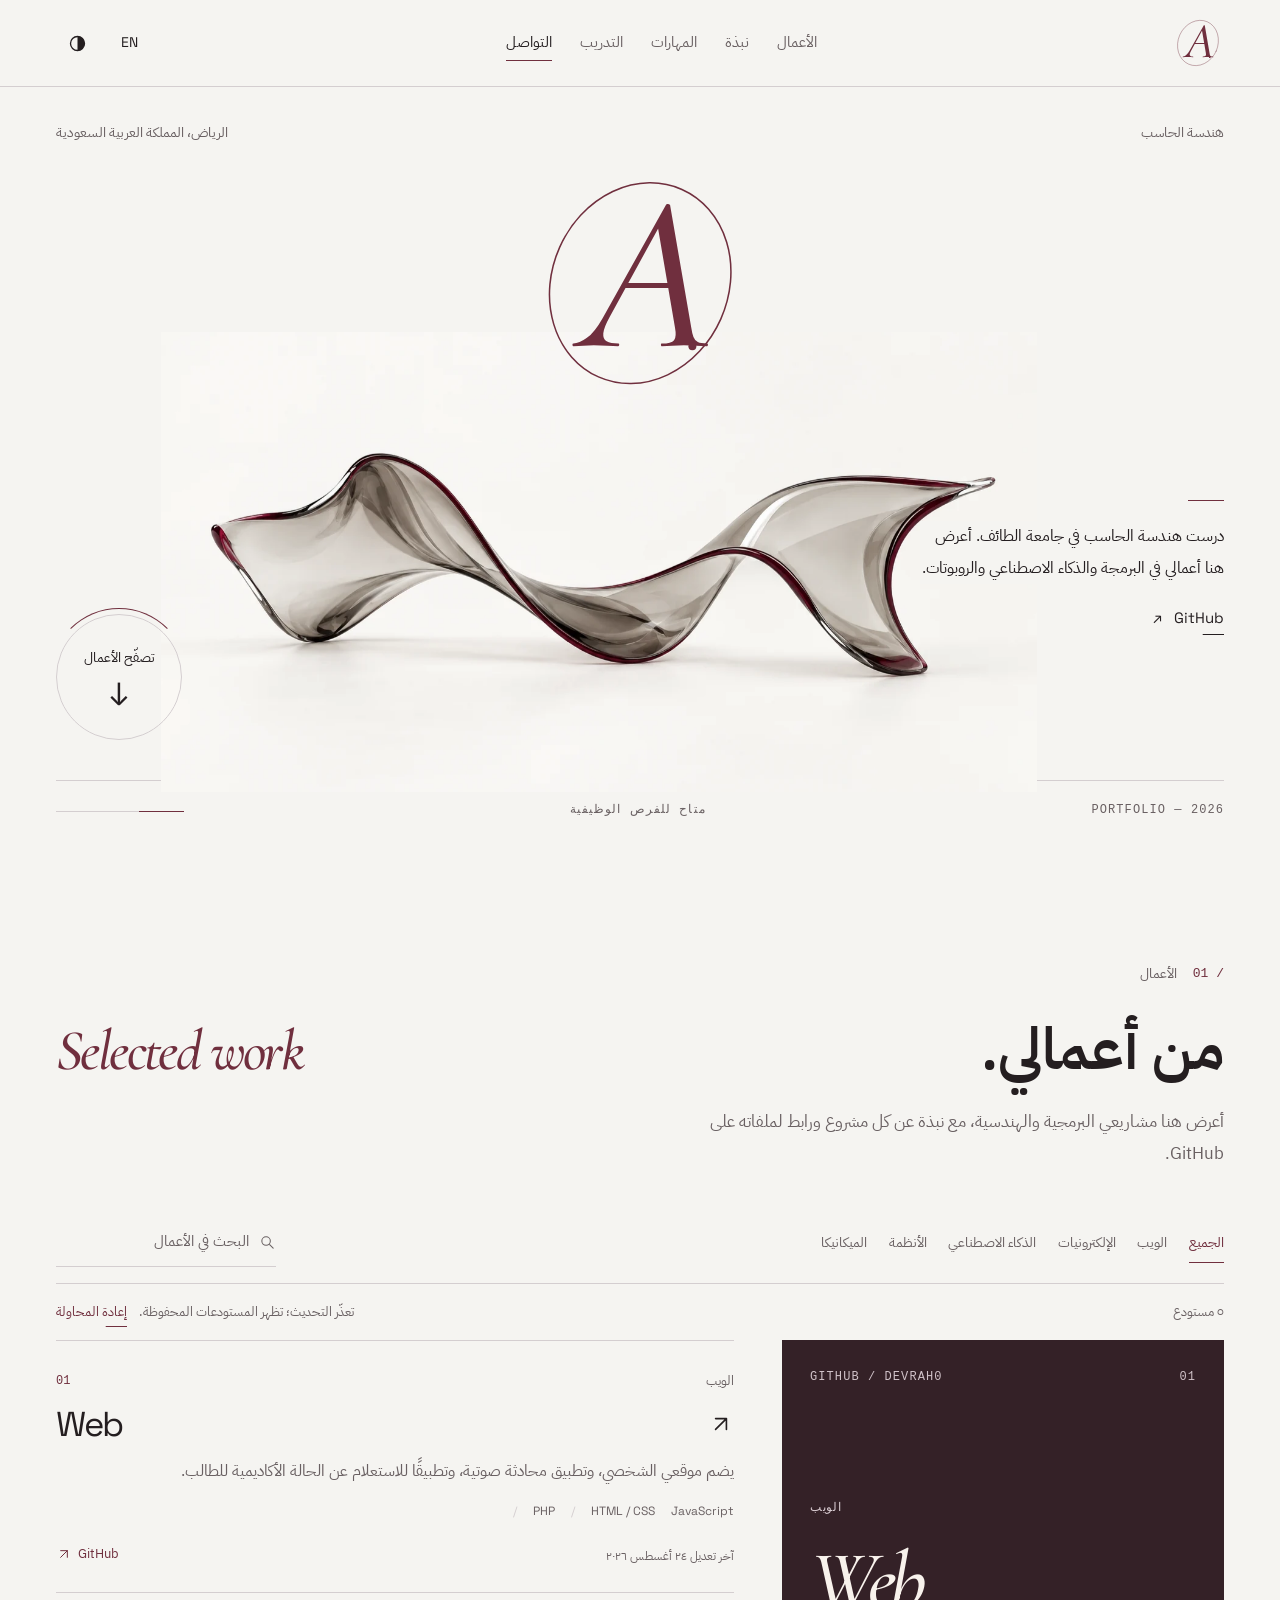
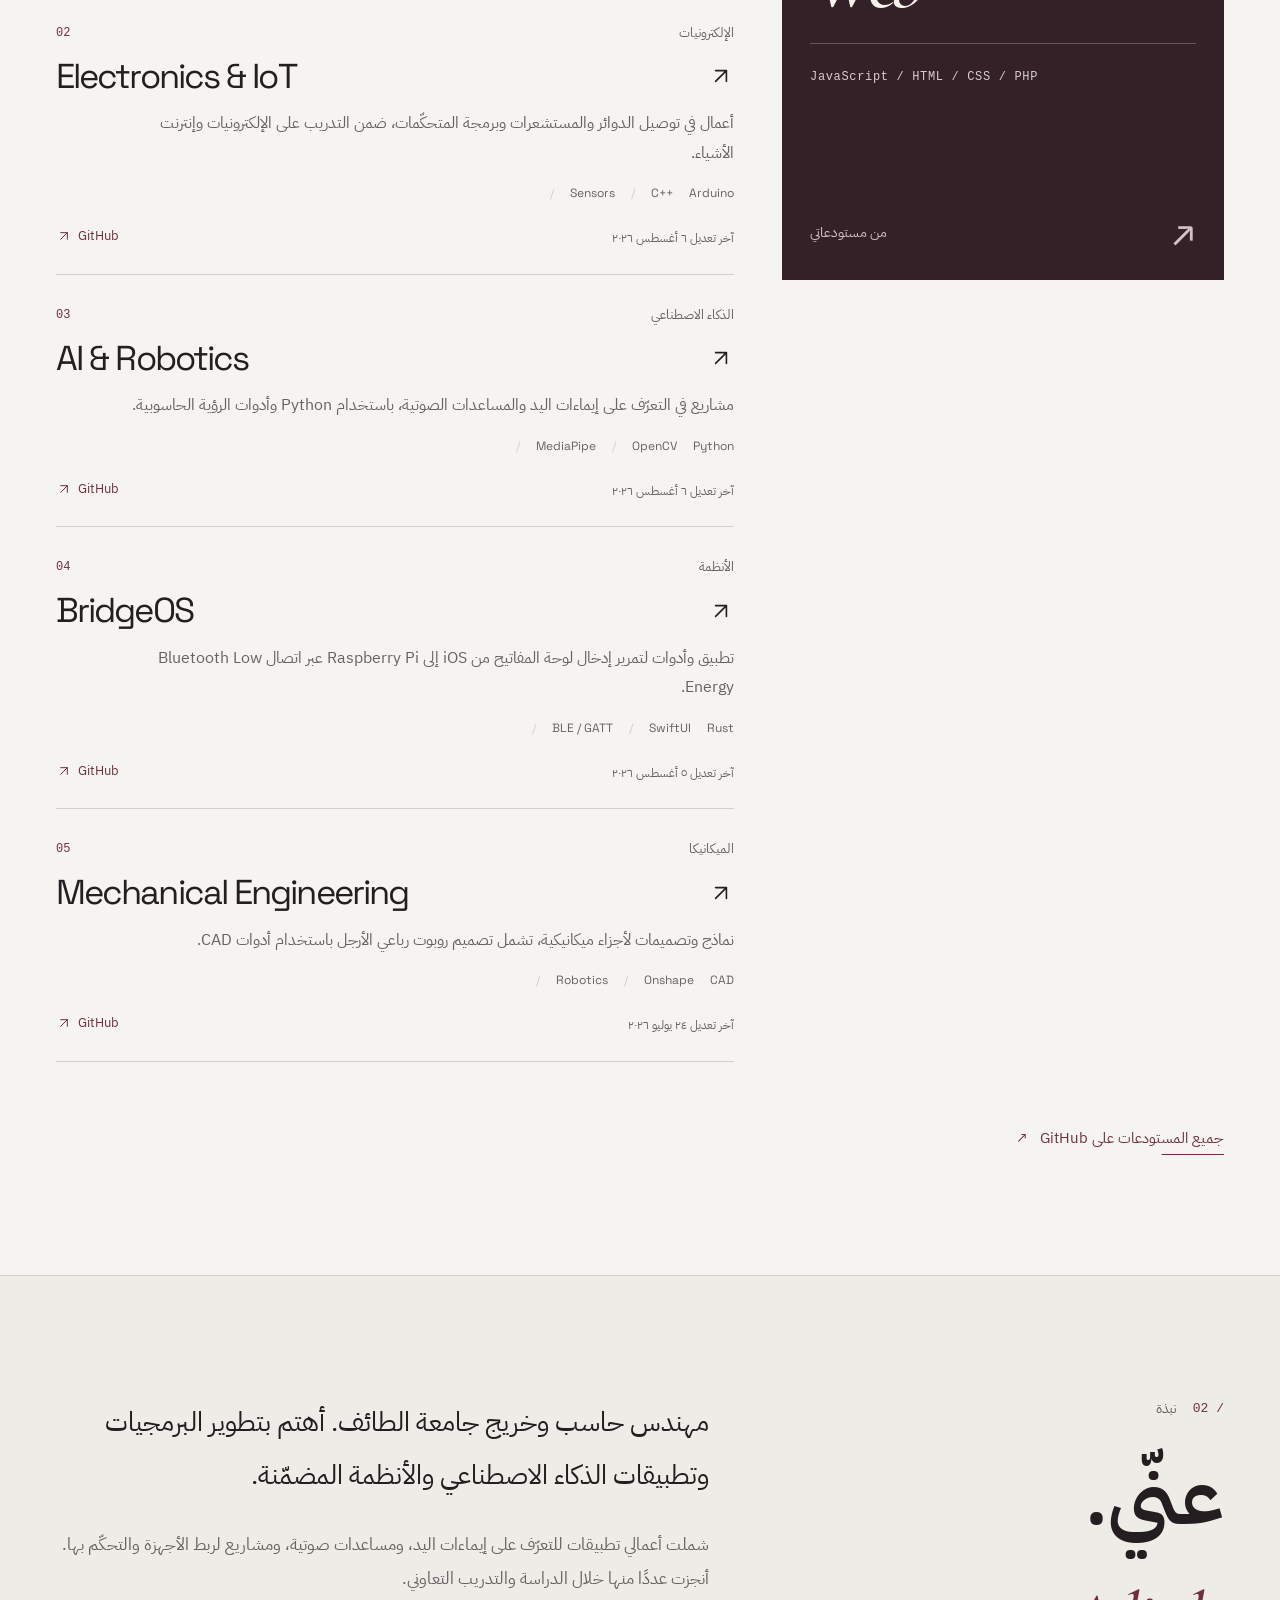
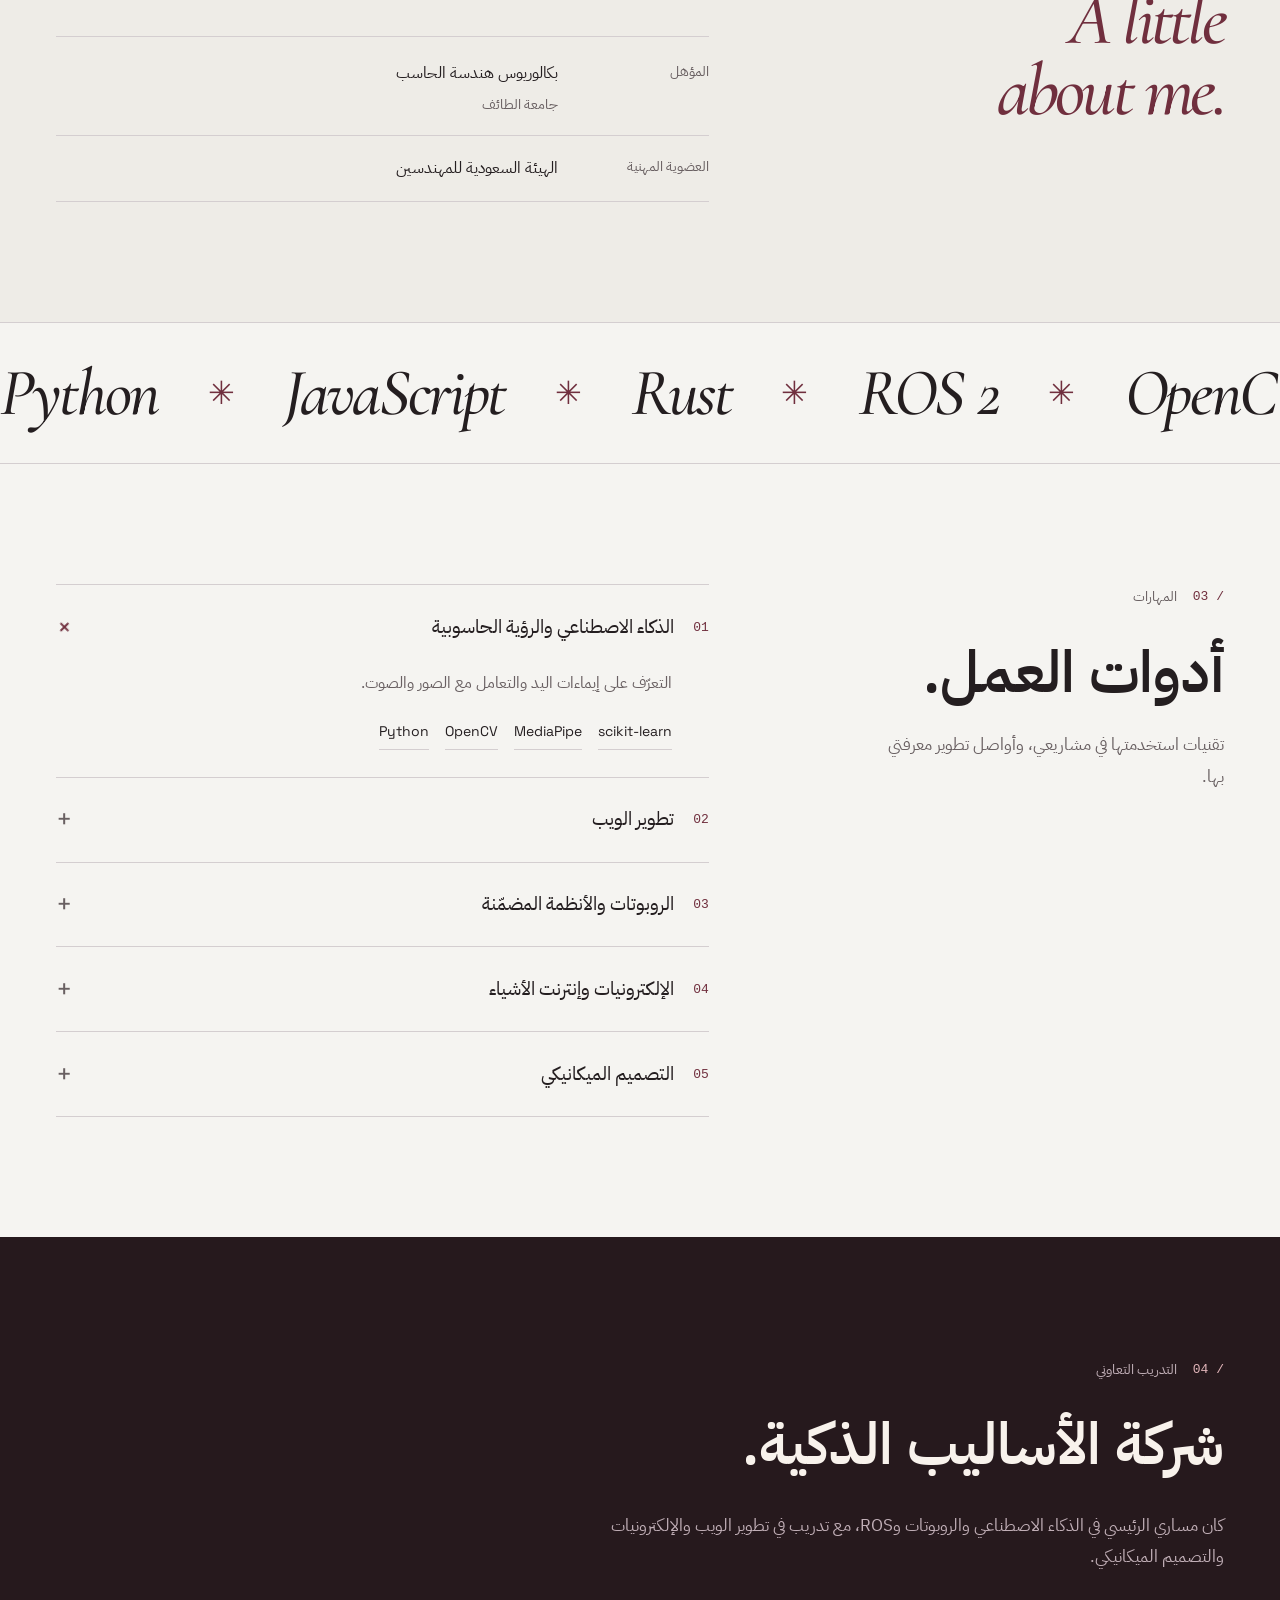
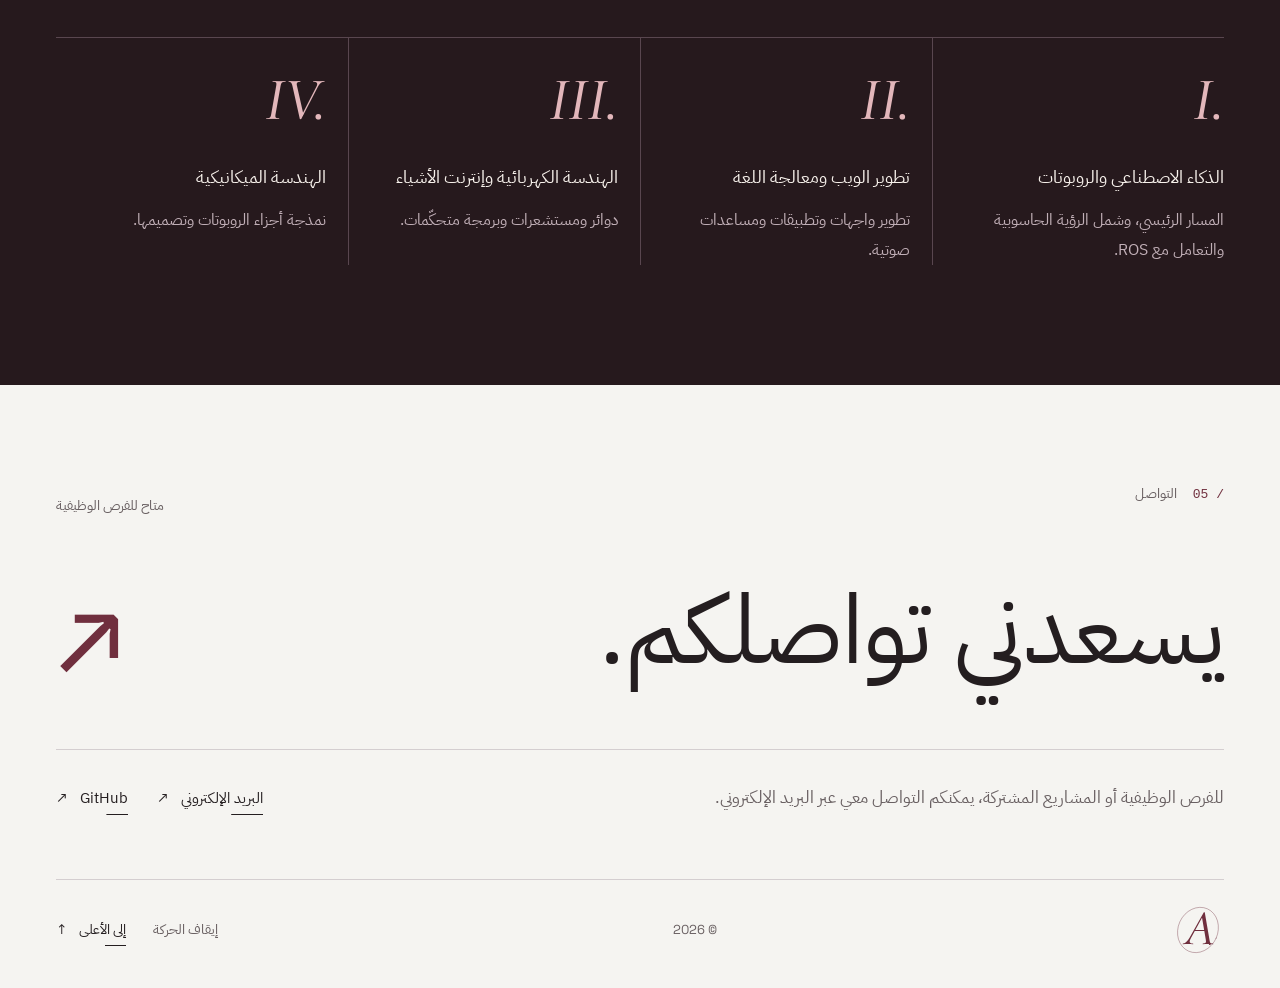
==== commit d936653a: "Replace visible name with a shared A monogram Use the same outlined initial in the hero, header, foo" ====
--- a/projects/portfolio/index.html
+++ b/projects/portfolio/index.html
@@ -8,7 +8,7 @@
   <meta name="author" content="Abdulrahman" />
   <meta name="theme-color" content="#f5f4f1" />
   <link rel="canonical" href="https://devrah0.github.io/Web/" />
-  <link rel="icon" href="assets/favicon.svg" type="image/svg+xml" />
+  <link rel="icon" href="assets/favicon.svg?v=monogram-1" type="image/svg+xml" />
   <meta property="og:type" content="website" />
   <meta property="og:site_name" content="Abdulrahman" />
   <meta property="og:title" content="عبدالرحمن — هندسة الحاسب" />
@@ -20,9 +20,9 @@
   <meta name="twitter:title" content="Abdulrahman — Computer Engineering" />
   <meta name="twitter:description" content="My work in programming, artificial intelligence, and robotics." />
   <link rel="preload" href="assets/fonts/plex-arabic-regular.woff" as="font" type="font/woff" crossorigin />
-  <link rel="stylesheet" href="css/styles.css" />
+  <link rel="stylesheet" href="css/styles.css?v=monogram-1" />
   <script>try{const t=localStorage.getItem('theme');document.documentElement.dataset.theme=t==='dark'?'dark':'light'}catch(_){}if(matchMedia('(prefers-reduced-motion: reduce)').matches)document.documentElement.dataset.motion='off';</script>
-  <script src="js/main.js" type="module"></script>
+  <script src="js/main.js?v=monogram-1" type="module"></script>
   <script type="application/ld+json">{"@context":"https://schema.org","@type":"Person","name":"Abdulrahman","alternateName":"عبدالرحمن","jobTitle":"Computer Engineer","url":"https://devrah0.github.io/Web/","alumniOf":{"@type":"CollegeOrUniversity","name":"Taif University"},"sameAs":["https://github.com/DevRah0"]}</script>
 </head>
 <body id="top">
@@ -30,7 +30,7 @@
   <div class="reading-progress" aria-hidden="true"><span id="reading-progress"></span></div>
   <header class="site-header">
     <nav class="nav-shell shell" aria-label="التنقل الرئيسي" data-i18n-aria="navLabel">
-      <a class="brand" href="#top" aria-label="عبدالرحمن — الرئيسية" data-i18n-aria="brandLabel"><span class="brand-monogram" aria-hidden="true">a.</span><span data-i18n="name">عبدالرحمن</span></a>
+      <a class="brand" href="#top" aria-label="عبدالرحمن — الرئيسية" data-i18n-aria="brandLabel"><svg class="identity-mark" viewBox="0 0 128 128" aria-hidden="true" focusable="false"><use href="assets/monogram.svg#mark"/></svg></a>
       <div class="nav-links" id="nav-menu"><a href="#projects" data-nav data-i18n="navProjects">الأعمال</a><a href="#about" data-nav data-i18n="navAbout">نبذة</a><a href="#expertise" data-nav data-i18n="navExpertise">المهارات</a><a href="#journey" data-nav data-i18n="navJourney">التدريب</a><a href="#contact" data-nav data-i18n="navContact">التواصل</a></div>
       <div class="nav-actions"><button class="lang-toggle" type="button" aria-label="Switch to English" lang="en">EN</button><button class="theme-toggle icon-button" type="button" aria-label="تفعيل المظهر الداكن"><svg viewBox="0 0 24 24" aria-hidden="true"><circle cx="12" cy="12" r="8"/><path d="M12 4a8 8 0 0 1 0 16Z" fill="currentColor" stroke="none"/></svg></button><button class="menu-toggle icon-button" type="button" aria-controls="nav-menu" aria-expanded="false" aria-label="فتح القائمة"><span></span><span></span></button></div>
     </nav>
@@ -38,7 +38,7 @@
   <main id="main-content" tabindex="-1">
     <section class="hero shell" aria-labelledby="hero-title">
       <div class="hero-topline"><p class="micro" data-i18n="discipline">هندسة الحاسب</p><p class="micro" data-i18n="location">الرياض، المملكة العربية السعودية</p></div>
-      <div class="hero-title-wrap"><h1 id="hero-title" data-i18n="name">عبدالرحمن</h1><span class="hero-period" aria-hidden="true">.</span></div>
+      <div class="hero-title-wrap"><h1 id="hero-title" class="hero-logo"><span class="sr-only" data-i18n="name">عبدالرحمن</span><svg class="identity-mark" viewBox="0 0 128 128" aria-hidden="true" focusable="false"><use href="assets/monogram.svg#mark"/></svg></h1></div>
       <div class="hero-stage">
         <div class="hero-note"><span class="tiny-line" aria-hidden="true"></span><p data-i18n="heroDescription">درست هندسة الحاسب في جامعة الطائف. أعرض هنا أعمالي في البرمجة والذكاء الاصطناعي والروبوتات.</p><a class="text-link" href="https://github.com/DevRah0" target="_blank" rel="noopener noreferrer"><span>GitHub</span><span aria-hidden="true">↗</span></a></div>
         <figure class="hero-art" aria-hidden="true"><div class="art-float"><img src="assets/glass-study.webp" srcset="assets/glass-study-small.webp 768w, assets/glass-study.webp 1440w" sizes="(max-width: 760px) 95vw, 64vw" width="1440" height="960" fetchpriority="high" alt="" /></div></figure>
@@ -64,7 +64,7 @@
     </section>
 
     <section class="section about-section" id="about" aria-labelledby="about-title">
-      <div class="shell about-layout"><div class="about-heading" data-reveal><p class="section-index"><span>02 /</span><span data-i18n="aboutLabel">نبذة</span></p><h2 id="about-title" data-i18n="aboutA">عنّي.</h2><p class="serif-note" aria-hidden="true">A little<br>about me.</p></div><div class="about-content"><p class="about-lead" data-reveal data-i18n="aboutLead">أنا عبدالرحمن، مهندس حاسب وخريج جامعة الطائف. أهتم بتطوير البرمجيات وتطبيقات الذكاء الاصطناعي والأنظمة المضمّنة.</p><p data-reveal data-i18n="aboutBody">شملت أعمالي تطبيقات للتعرّف على إيماءات اليد، ومساعدات صوتية، ومشاريع لربط الأجهزة والتحكّم بها. أنجزت عددًا منها خلال الدراسة والتدريب التعاوني.</p><dl class="about-details" data-reveal><div><dt data-i18n="educationLabel">المؤهل</dt><dd><span data-i18n="education">بكالوريوس هندسة الحاسب</span><small data-i18n="university">جامعة الطائف</small></dd></div><div><dt data-i18n="accreditationLabel">العضوية المهنية</dt><dd data-i18n="accreditation">الهيئة السعودية للمهندسين</dd></div></dl></div></div>
+      <div class="shell about-layout"><div class="about-heading" data-reveal><p class="section-index"><span>02 /</span><span data-i18n="aboutLabel">نبذة</span></p><h2 id="about-title" data-i18n="aboutA">عنّي.</h2><p class="serif-note" aria-hidden="true">A little<br>about me.</p></div><div class="about-content"><p class="about-lead" data-reveal data-i18n="aboutLead">مهندس حاسب وخريج جامعة الطائف. أهتم بتطوير البرمجيات وتطبيقات الذكاء الاصطناعي والأنظمة المضمّنة.</p><p data-reveal data-i18n="aboutBody">شملت أعمالي تطبيقات للتعرّف على إيماءات اليد، ومساعدات صوتية، ومشاريع لربط الأجهزة والتحكّم بها. أنجزت عددًا منها خلال الدراسة والتدريب التعاوني.</p><dl class="about-details" data-reveal><div><dt data-i18n="educationLabel">المؤهل</dt><dd><span data-i18n="education">بكالوريوس هندسة الحاسب</span><small data-i18n="university">جامعة الطائف</small></dd></div><div><dt data-i18n="accreditationLabel">العضوية المهنية</dt><dd data-i18n="accreditation">الهيئة السعودية للمهندسين</dd></div></dl></div></div>
     </section>
 
     <div class="type-ribbon" aria-hidden="true"><div class="ribbon-track"><span>Python</span><i>✳</i><span>JavaScript</span><i>✳</i><span>Rust</span><i>✳</i><span>ROS 2</span><i>✳</i><span>OpenCV</span><i>✳</i><span>Python</span><i>✳</i><span>JavaScript</span><i>✳</i><span>Rust</span><i>✳</i><span>ROS 2</span><i>✳</i><span>OpenCV</span><i>✳</i></div></div>
@@ -83,7 +83,7 @@
 
     <section class="contact-section" id="contact" aria-labelledby="contact-title"><div class="shell"><div class="contact-topline"><p class="section-index"><span>05 /</span><span data-i18n="contactLabel">التواصل</span></p><p class="micro" data-i18n="available">متاح للفرص الوظيفية</p></div><a class="contact-title-link" href="mailto:abdulrahman_rubaie@hotmail.com" data-cursor data-i18n-aria="emailLabel" aria-label="التواصل مع عبدالرحمن عبر البريد الإلكتروني"><h2 id="contact-title" data-i18n="contactA">يسعدني تواصلكم.</h2><span class="contact-arrow" aria-hidden="true">↗</span></a><div class="contact-bottom"><p data-i18n="contactDescription">للفرص الوظيفية أو المشاريع المشتركة، يمكنكم التواصل معي عبر البريد الإلكتروني.</p><div class="contact-links"><a class="text-link" href="mailto:abdulrahman_rubaie@hotmail.com"><span data-i18n="emailText">البريد الإلكتروني</span><span aria-hidden="true">↗</span></a><a class="text-link" href="https://github.com/DevRah0" target="_blank" rel="noopener noreferrer"><span>GitHub</span><span aria-hidden="true">↗</span></a></div></div></div></section>
   </main>
-  <footer class="site-footer shell"><a href="#top" class="brand"><span class="brand-monogram" aria-hidden="true">a.</span><span data-i18n="name">عبدالرحمن</span></a><span class="footer-year">© <span class="current-year">2026</span></span><div class="footer-actions"><button class="motion-toggle" type="button" aria-pressed="true" data-i18n="pauseMotion">إيقاف الحركة</button><a href="#top" class="text-link"><span data-i18n="backTop">إلى الأعلى</span><span aria-hidden="true">↑</span></a></div></footer>
+  <footer class="site-footer shell"><a href="#top" class="brand" aria-label="عبدالرحمن — الرئيسية" data-i18n-aria="brandLabel"><svg class="identity-mark" viewBox="0 0 128 128" aria-hidden="true" focusable="false"><use href="assets/monogram.svg#mark"/></svg></a><span class="footer-year">© <span class="current-year">2026</span></span><div class="footer-actions"><button class="motion-toggle" type="button" aria-pressed="true" data-i18n="pauseMotion">إيقاف الحركة</button><a href="#top" class="text-link"><span data-i18n="backTop">إلى الأعلى</span><span aria-hidden="true">↑</span></a></div></footer>
   <div class="project-cursor" aria-hidden="true"><span data-i18n="cursorLabel">فتح</span><span>↗</span></div>
   <noscript><style>.repo-toolbar,.repo-summary,.work-layout,.nav-actions,.motion-toggle{display:none}.nav-links{display:flex;position:static;flex-wrap:wrap}.nav-shell{flex-wrap:wrap;height:auto;padding-block:1rem}</style></noscript>
 </body>
--- a/projects/portfolio/css/styles.css
+++ b/projects/portfolio/css/styles.css
@@ -38,7 +38,7 @@
 .nav-shell{display:flex;align-items:center;justify-content:space-between;gap:2rem;min-height:var(--nav-height);transition:min-height .4s var(--ease)}
 .site-header.is-scrolled .nav-shell{min-height:72px}
 .brand{display:flex;align-items:center;gap:.75rem;flex-shrink:0;font-size:1rem;font-weight:600}
-.brand-monogram{font-family:var(--serif);font-style:italic;font-weight:500;font-size:2.9rem;line-height:1;letter-spacing:-.08em;color:var(--accent);direction:ltr}
+.identity-mark{display:block;width:52px;height:52px;flex-shrink:0;fill:currentColor;stroke:none;color:var(--accent);overflow:visible}.brand .identity-mark{transition:transform .6s var(--ease)}.brand:hover .identity-mark{transform:rotate(-7deg)}
 .nav-links{display:flex;align-items:center;justify-content:center;gap:.2rem 1.75rem;flex-wrap:wrap;min-width:0}
 .nav-links a{font-size:.9375rem;position:relative;padding:.6rem 0;color:var(--muted);transition:color .2s}
 .nav-links a:hover,.nav-links a.active{color:var(--ink)}
@@ -56,11 +56,11 @@
 .menu-toggle[aria-expanded=true] span+span{transform:translateY(-4px) rotate(-45deg)}
 .hero{padding-top:2.1rem;position:relative}
 .hero-topline{display:flex;align-items:center;justify-content:space-between;gap:1rem;color:var(--muted)}
-.hero-title-wrap{display:flex;justify-content:center;align-items:baseline;position:relative;isolation:isolate;padding-block:1rem 0;z-index:2;pointer-events:none}
-.hero h1{font-size:clamp(5rem,15.6vw,14rem);font-weight:400;line-height:1.3;white-space:nowrap;letter-spacing:0}
-.hero-period{font-family:var(--serif);font-size:clamp(5rem,15.6vw,14rem);line-height:1;color:var(--accent);margin-inline-start:.01em}
-html[lang=en] .hero h1{font-family:var(--serif);font-style:italic;font-size:clamp(4rem,13.3vw,12.5rem);line-height:1.05;letter-spacing:-.06em}
-html[lang=en] .hero-title-wrap{padding-top:2rem;padding-bottom:1.5rem}
+.hero-title-wrap{display:flex;justify-content:center;align-items:center;position:relative;isolation:isolate;padding-block:1.5rem 2.4rem;z-index:2;pointer-events:none}.hero-logo{line-height:1}.hero-logo .identity-mark{width:clamp(170px,18vw,250px);height:auto;aspect-ratio:1}
+
+
+
+
 .hero-stage{position:relative;min-height:360px;margin-top:-1rem;isolation:isolate}
 .hero-art{position:absolute;inset-block-start:-5.5rem;inset-inline-start:16%;width:75%;height:460px;z-index:-1;mix-blend-mode:multiply;pointer-events:none;transform:translate3d(var(--art-x,0px),var(--art-y,0px),0) rotate(var(--art-r,0deg));will-change:transform}
 .hero-art img{width:100%;height:100%;object-fit:cover;object-position:50% 52%}
@@ -217,8 +217,8 @@
 @keyframes scroll-line{0%{transform:translateX(-120%)}100%{transform:translateX(400%)}}
 @keyframes ribbon-travel{to{transform:translateX(-50%)}}
 @media(max-width:1180px){:root{--shell:calc(100% - 4rem);--nav-height:78px}.nav-shell{gap:1.25rem}.nav-links{gap:.2rem 1.3rem}.hero-note{width:29%}.hero-stage{min-height:340px}.hero-art{width:78%;inset-inline-start:12%;height:410px;top:-3.5rem}.hero-note{padding-top:3.5rem}.hero-orbit{width:104px;height:104px;bottom:2rem}.work-layout{gap:2rem;grid-template-columns:.85fr 1.15fr}.work-preview{height:500px;padding:1.4rem}.preview-top .micro{letter-spacing:.02em}.repo-toolbar{gap:1rem;flex-wrap:wrap}.filters{gap:.4rem 1.1rem}.search-wrap{width:215px}.expertise-layout,.about-layout{gap:3rem}.journey-tracks article{padding-inline:1.1rem}.journey-tracks h3{font-size:1.0625rem}}
-@media(max-width:960px){:root{--shell:calc(100% - 3rem)}.nav-links{gap:.1rem 1rem}.brand>span:last-child{display:none}.hero h1,.hero-period{font-size:15.4vw}.hero-art{width:85%;inset-inline-start:9%;top:-1.5rem;height:380px}.hero-note{width:33%;padding-top:2rem}.hero-stage{min-height:330px}.hero-orbit{width:88px;height:88px}.orbit-label{font-size:.8125rem}.section{padding-block:5.5rem}.work-preview{height:450px}.work-layout{gap:2rem;grid-template-columns:.8fr 1.2fr}.repo-name{font-size:1.75rem}.repo-footer{flex-wrap:wrap}.preview-top>.micro:first-child{display:none}#preview-title{font-size:4rem}.about-layout,.expertise-layout{gap:2rem;grid-template-columns:.75fr 1.25fr}.about-lead{font-size:1.4rem}.about-details>div{grid-template-columns:100px 1fr}.journey-tracks{grid-template-columns:1fr 1fr;row-gap:2rem}.journey-tracks article:nth-child(2){border:0}.journey-tracks article:nth-child(3){padding-inline-start:0}.contact-bottom{gap:2rem}.contact-links{gap:1rem}}
-@media(max-width:760px){:root{--shell:calc(100% - 2.5rem);--nav-height:72px}.nav-shell,.site-header.is-scrolled .nav-shell{min-height:72px}.brand>span:last-child{display:block}.brand{font-size:.9375rem}.brand-monogram{font-size:2.6rem}.nav-actions{gap:.3rem}.menu-toggle{display:grid}.nav-links{display:none;position:absolute;inset:var(--nav-height) 0 auto;background:var(--paper);border-bottom:1px solid var(--line);padding:1rem 1.25rem 1.5rem;max-height:calc(100dvh - var(--nav-height));overflow:auto;gap:.1rem}.nav-links.is-open{display:flex;flex-direction:column;align-items:stretch}.nav-links a{font-size:1.15rem;padding:.6rem 0}.nav-links a:after{display:none}.hero{padding-top:1.5rem}.hero-topline .micro{font-size:.8125rem}.hero-title-wrap{padding-top:1.35rem}.hero h1,.hero-period{font-size:15.4vw;line-height:1.4}html[lang=en] .hero h1{font-size:13.2vw}.hero-stage{display:flex;flex-direction:column;min-height:0;margin-top:0}.hero-art{position:relative;inset:auto;width:100%;height:270px;order:-1;margin-top:-1.5rem;margin-bottom:.5rem;z-index:0}.hero-note{padding:0;width:calc(100% - 110px);max-width:none}.hero-note p{font-size:1rem;line-height:1.85}.tiny-line{display:none}.hero-note .text-link{margin-top:.75rem}.hero-orbit{bottom:2rem;width:84px;height:84px}.hero-bottom{margin-top:2rem;padding-block:1rem}.hero-bottom .micro{font-size:.75rem}.hero-scroll-line{width:3rem}.section{padding-block:4.5rem}.section-index{margin-bottom:.9rem}.section-heading h2{align-items:flex-start;flex-direction:column;gap:0}.section-heading h2 em{font-size:2.8rem;margin-top:-.1rem}.section-description{font-size:1rem}.repo-toolbar{margin-top:2rem;gap:1rem}.search-wrap{width:100%}.filters{gap:.2rem 1rem}.repo-summary{font-size:.8125rem;padding-block:.8rem;gap:.5rem}.work-layout{display:block}.work-preview{display:none}.repo-name{font-size:clamp(1.8rem,5.3vw,2.4rem)}.repo-row{padding-block:1.5rem}.repo-row:before{inset-inline:-.6rem}.repo-description{font-size:1rem}.repo-footer{flex-wrap:nowrap}.pagination{justify-content:center}.about-layout,.expertise-layout{grid-template-columns:1fr;gap:2rem}.about-heading{display:flex;align-items:baseline;flex-wrap:wrap;justify-content:space-between;gap:0 2rem}.about-heading .section-index{flex-basis:100%}.about-heading h2{font-size:3.4rem}.serif-note{font-size:3.3rem;margin-top:0}.serif-note br{display:none}.about-lead{font-size:1.4rem;margin-bottom:1.2rem}.about-content>p:not(.about-lead){font-size:1rem}.about-details{margin-top:1.7rem}.about-details>div{grid-template-columns:115px 1fr}.type-ribbon{padding-block:1.4rem}.ribbon-track{gap:2rem}.ribbon-track span{font-size:3rem}.ribbon-track i{font-size:1.3rem}.expertise-heading{position:static}.expertise-heading .section-description{max-width:none}.expertise-card summary{padding-block:1.35rem;gap:.9rem}.expertise-card h3{font-size:1.1rem}.skill-content{padding-inline:1.7rem 0}.journey-tracks{margin-top:2.5rem}.journey-tracks article{padding-top:1.5rem;padding-inline:1rem}.track-number{font-size:3rem;margin-bottom:1.2rem}.journey-description{font-size:1rem}.contact-section{padding-block:4rem 2.5rem}.contact-topline{gap:1rem;align-items:flex-start}.contact-topline>.micro{font-size:.8125rem}.contact-title-link{gap:1rem;padding-block:1.5rem 2rem}.contact-title-link h2{font-size:clamp(2.2rem,6.5vw,3.2rem)}.contact-arrow{font-size:3.4rem}.contact-bottom{flex-direction:column;gap:1.4rem;padding-top:1.5rem}.contact-bottom>p{font-size:1rem;max-width:30rem}.contact-links{gap:1.5rem}.site-footer{gap:1rem;flex-wrap:wrap;padding-bottom:1.5rem}.site-footer .brand>span:last-child{display:none}.footer-actions{gap:1rem}.footer-actions .text-link,.motion-toggle{font-size:.8125rem}}
+@media(max-width:960px){:root{--shell:calc(100% - 3rem)}.nav-links{gap:.1rem 1rem}.hero-art{width:85%;inset-inline-start:9%;top:-1.5rem;height:380px}.hero-note{width:33%;padding-top:2rem}.hero-stage{min-height:330px}.hero-orbit{width:88px;height:88px}.orbit-label{font-size:.8125rem}.section{padding-block:5.5rem}.work-preview{height:450px}.work-layout{gap:2rem;grid-template-columns:.8fr 1.2fr}.repo-name{font-size:1.75rem}.repo-footer{flex-wrap:wrap}.preview-top>.micro:first-child{display:none}#preview-title{font-size:4rem}.about-layout,.expertise-layout{gap:2rem;grid-template-columns:.75fr 1.25fr}.about-lead{font-size:1.4rem}.about-details>div{grid-template-columns:100px 1fr}.journey-tracks{grid-template-columns:1fr 1fr;row-gap:2rem}.journey-tracks article:nth-child(2){border:0}.journey-tracks article:nth-child(3){padding-inline-start:0}.contact-bottom{gap:2rem}.contact-links{gap:1rem}}
+@media(max-width:760px){:root{--shell:calc(100% - 2.5rem);--nav-height:72px}.nav-shell,.site-header.is-scrolled .nav-shell{min-height:72px}.brand{font-size:.9375rem}.nav-actions{gap:.3rem}.menu-toggle{display:grid}.nav-links{display:none;position:absolute;inset:var(--nav-height) 0 auto;background:var(--paper);border-bottom:1px solid var(--line);padding:1rem 1.25rem 1.5rem;max-height:calc(100dvh - var(--nav-height));overflow:auto;gap:.1rem}.nav-links.is-open{display:flex;flex-direction:column;align-items:stretch}.nav-links a{font-size:1.15rem;padding:.6rem 0}.nav-links a:after{display:none}.hero{padding-top:1.5rem}.hero-topline .micro{font-size:.8125rem}.hero-title-wrap{padding-block:1.3rem 2rem}.hero-logo .identity-mark{width:150px}.brand .identity-mark{width:46px;height:46px}.hero-stage{display:flex;flex-direction:column;min-height:0;margin-top:0}.hero-art{position:relative;inset:auto;width:100%;height:270px;order:-1;margin-top:-1.5rem;margin-bottom:.5rem;z-index:0}.hero-note{padding:0;width:calc(100% - 110px);max-width:none}.hero-note p{font-size:1rem;line-height:1.85}.tiny-line{display:none}.hero-note .text-link{margin-top:.75rem}.hero-orbit{bottom:2rem;width:84px;height:84px}.hero-bottom{margin-top:2rem;padding-block:1rem}.hero-bottom .micro{font-size:.75rem}.hero-scroll-line{width:3rem}.section{padding-block:4.5rem}.section-index{margin-bottom:.9rem}.section-heading h2{align-items:flex-start;flex-direction:column;gap:0}.section-heading h2 em{font-size:2.8rem;margin-top:-.1rem}.section-description{font-size:1rem}.repo-toolbar{margin-top:2rem;gap:1rem}.search-wrap{width:100%}.filters{gap:.2rem 1rem}.repo-summary{font-size:.8125rem;padding-block:.8rem;gap:.5rem}.work-layout{display:block}.work-preview{display:none}.repo-name{font-size:clamp(1.8rem,5.3vw,2.4rem)}.repo-row{padding-block:1.5rem}.repo-row:before{inset-inline:-.6rem}.repo-description{font-size:1rem}.repo-footer{flex-wrap:nowrap}.pagination{justify-content:center}.about-layout,.expertise-layout{grid-template-columns:1fr;gap:2rem}.about-heading{display:flex;align-items:baseline;flex-wrap:wrap;justify-content:space-between;gap:0 2rem}.about-heading .section-index{flex-basis:100%}.about-heading h2{font-size:3.4rem}.serif-note{font-size:3.3rem;margin-top:0}.serif-note br{display:none}.about-lead{font-size:1.4rem;margin-bottom:1.2rem}.about-content>p:not(.about-lead){font-size:1rem}.about-details{margin-top:1.7rem}.about-details>div{grid-template-columns:115px 1fr}.type-ribbon{padding-block:1.4rem}.ribbon-track{gap:2rem}.ribbon-track span{font-size:3rem}.ribbon-track i{font-size:1.3rem}.expertise-heading{position:static}.expertise-heading .section-description{max-width:none}.expertise-card summary{padding-block:1.35rem;gap:.9rem}.expertise-card h3{font-size:1.1rem}.skill-content{padding-inline:1.7rem 0}.journey-tracks{margin-top:2.5rem}.journey-tracks article{padding-top:1.5rem;padding-inline:1rem}.track-number{font-size:3rem;margin-bottom:1.2rem}.journey-description{font-size:1rem}.contact-section{padding-block:4rem 2.5rem}.contact-topline{gap:1rem;align-items:flex-start}.contact-topline>.micro{font-size:.8125rem}.contact-title-link{gap:1rem;padding-block:1.5rem 2rem}.contact-title-link h2{font-size:clamp(2.2rem,6.5vw,3.2rem)}.contact-arrow{font-size:3.4rem}.contact-bottom{flex-direction:column;gap:1.4rem;padding-top:1.5rem}.contact-bottom>p{font-size:1rem;max-width:30rem}.contact-links{gap:1.5rem}.site-footer{gap:1rem;flex-wrap:wrap;padding-bottom:1.5rem}.site-footer .footer-actions{gap:1rem}.footer-actions .text-link,.motion-toggle{font-size:.8125rem}}
 @media(max-width:420px){:root{--shell:calc(100% - 2rem)}.brand{gap:.5rem}.icon-button,.lang-toggle{width:39px;height:39px}.nav-actions{gap:.2rem}.hero-topline{gap:.8rem}.hero-topline .micro{font-size:.75rem}.hero-art{height:220px;margin-top:-.5rem}.hero-note{width:calc(100% - 93px)}.hero-note p{font-size:1rem}.hero-orbit{width:74px;height:74px;bottom:2.5rem}.orbit-label{font-size:.75rem}.orbit-arrow{font-size:1.6rem}.hero-bottom{gap:.7rem}.hero-scroll-line{display:none}.section{padding-block:3.75rem}h2{font-size:2.35rem}.repo-top{margin-bottom:.75rem}.repo-name{font-size:1.85rem}.repo-name svg{width:22px;height:22px}.repo-footer{flex-wrap:wrap}.repo-tags{gap:.2rem .7rem}.repo-tags li+li:before{padding-inline-end:.7rem}.about-lead{font-size:1.23rem}.about-details>div{grid-template-columns:92px 1fr}.about-details dd{font-size:.9375rem}.about-heading h2{font-size:3rem}.serif-note{font-size:2.7rem}.expertise-card h3{font-size:1rem}.journey-tracks{grid-template-columns:1fr;gap:0}.journey-tracks article,.journey-tracks article:nth-child(3){display:flex;gap:1.5rem;padding:1.6rem 0;border:0;border-bottom:1px solid var(--line)}.journey-tracks article:last-child{border-bottom:0}.track-number{font-size:2.5rem;min-width:3rem;margin:0}.journey-tracks h3{font-size:1.0625rem}.contact-topline{flex-direction:column;gap:0}.contact-title-link h2{font-size:2.25rem}.contact-arrow{font-size:2.75rem}.contact-title-link{gap:.6rem}html[lang=en] .contact-title-link h2{font-size:3.4rem}.footer-actions{gap:.8rem}}
 @media(prefers-reduced-motion:reduce){html{scroll-behavior:auto}*,*:before,*:after{animation:none!important;transition:none!important}.hero-art,.preview-content,.contact-title-link h2,.contact-arrow{transform:none!important}.project-cursor{display:none!important}}
 html[data-motion=off]{scroll-behavior:auto}
@@ -226,7 +226,7 @@
 [data-motion=off] .hero-art,[data-motion=off] .preview-content,[data-motion=off] [data-magnetic]{transform:none!important}
 [data-motion=off] .project-cursor{display:none!important}
 .error-page{min-height:100svh;display:grid;place-items:center;padding:2rem}.error-panel{width:min(100%,850px);padding:clamp(1.5rem,5vw,4rem);border-top:1px solid var(--line);border-bottom:1px solid var(--line);position:relative}.error-controls{display:flex;gap:.5rem;position:absolute;top:2rem;inset-inline-end:2rem}.error-code{font:italic 500 clamp(6rem,22vw,13rem)/1 var(--serif);letter-spacing:-.08em;margin-block:2rem 1.5rem;direction:ltr}.error-code span{color:var(--accent)}.error-panel h1{font-size:clamp(1.8rem,4vw,2.8rem);line-height:1.5}.error-description{font-size:1.0625rem;line-height:1.9;color:var(--muted);margin-block:1rem 2rem;max-width:35rem}
-@media print{.site-header,.hero-art,.hero-orbit,.hero-scroll-line,.repo-toolbar,.repo-summary,.work-preview,.type-ribbon,.project-cursor,.footer-actions,.pagination{display:none}.hero-note{width:100%;padding:0}.hero-stage{min-height:0}.hero h1{font-size:4rem}.hero-period{font-size:4rem}.section{padding-block:2rem}.work-layout,.about-layout,.expertise-layout{display:block}.expertise-card:not([open]) .skill-content{display:block}.repo-row,.journey-tracks article{break-inside:avoid}.contact-section{padding-top:2rem}body{--paper:#fff;--ink:#111;--muted:#333;--panel:#fff;--line:#bbb;--accent:#702f3e}.journey-section{background:white;color:black;--muted:#444}}
+@media print{.hero-logo .identity-mark{width:100px}.site-header,.hero-art,.hero-orbit,.hero-scroll-line,.repo-toolbar,.repo-summary,.work-preview,.type-ribbon,.project-cursor,.footer-actions,.pagination{display:none}.hero-note{width:100%;padding:0}.hero-stage{min-height:0}.section{padding-block:2rem}.work-layout,.about-layout,.expertise-layout{display:block}.expertise-card:not([open]) .skill-content{display:block}.repo-row,.journey-tracks article{break-inside:avoid}.contact-section{padding-top:2rem}body{--paper:#fff;--ink:#111;--muted:#333;--panel:#fff;--line:#bbb;--accent:#702f3e}.journey-section{background:white;color:black;--muted:#444}}
 
 .skill-content{overflow:hidden}
 [data-paused=true] *,[data-paused=true] *:before,[data-paused=true] *:after{animation-play-state:paused!important}
